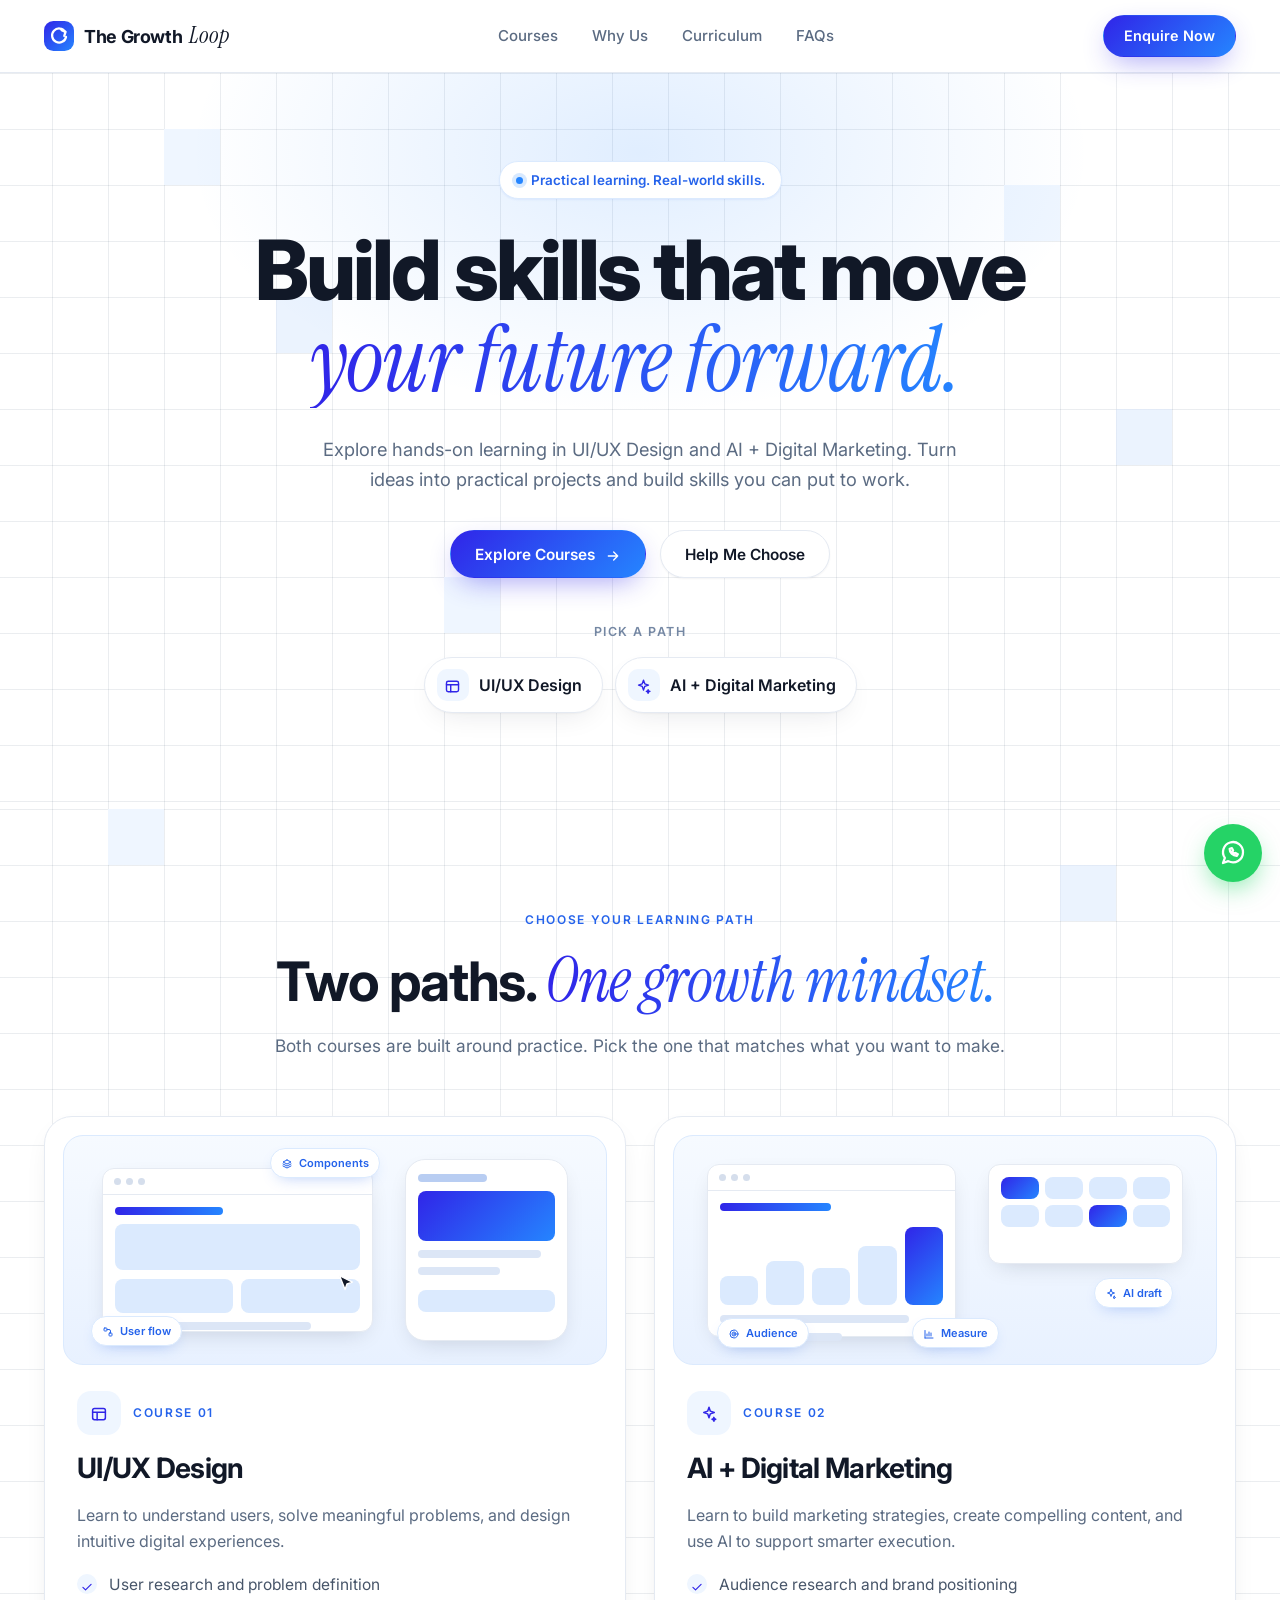
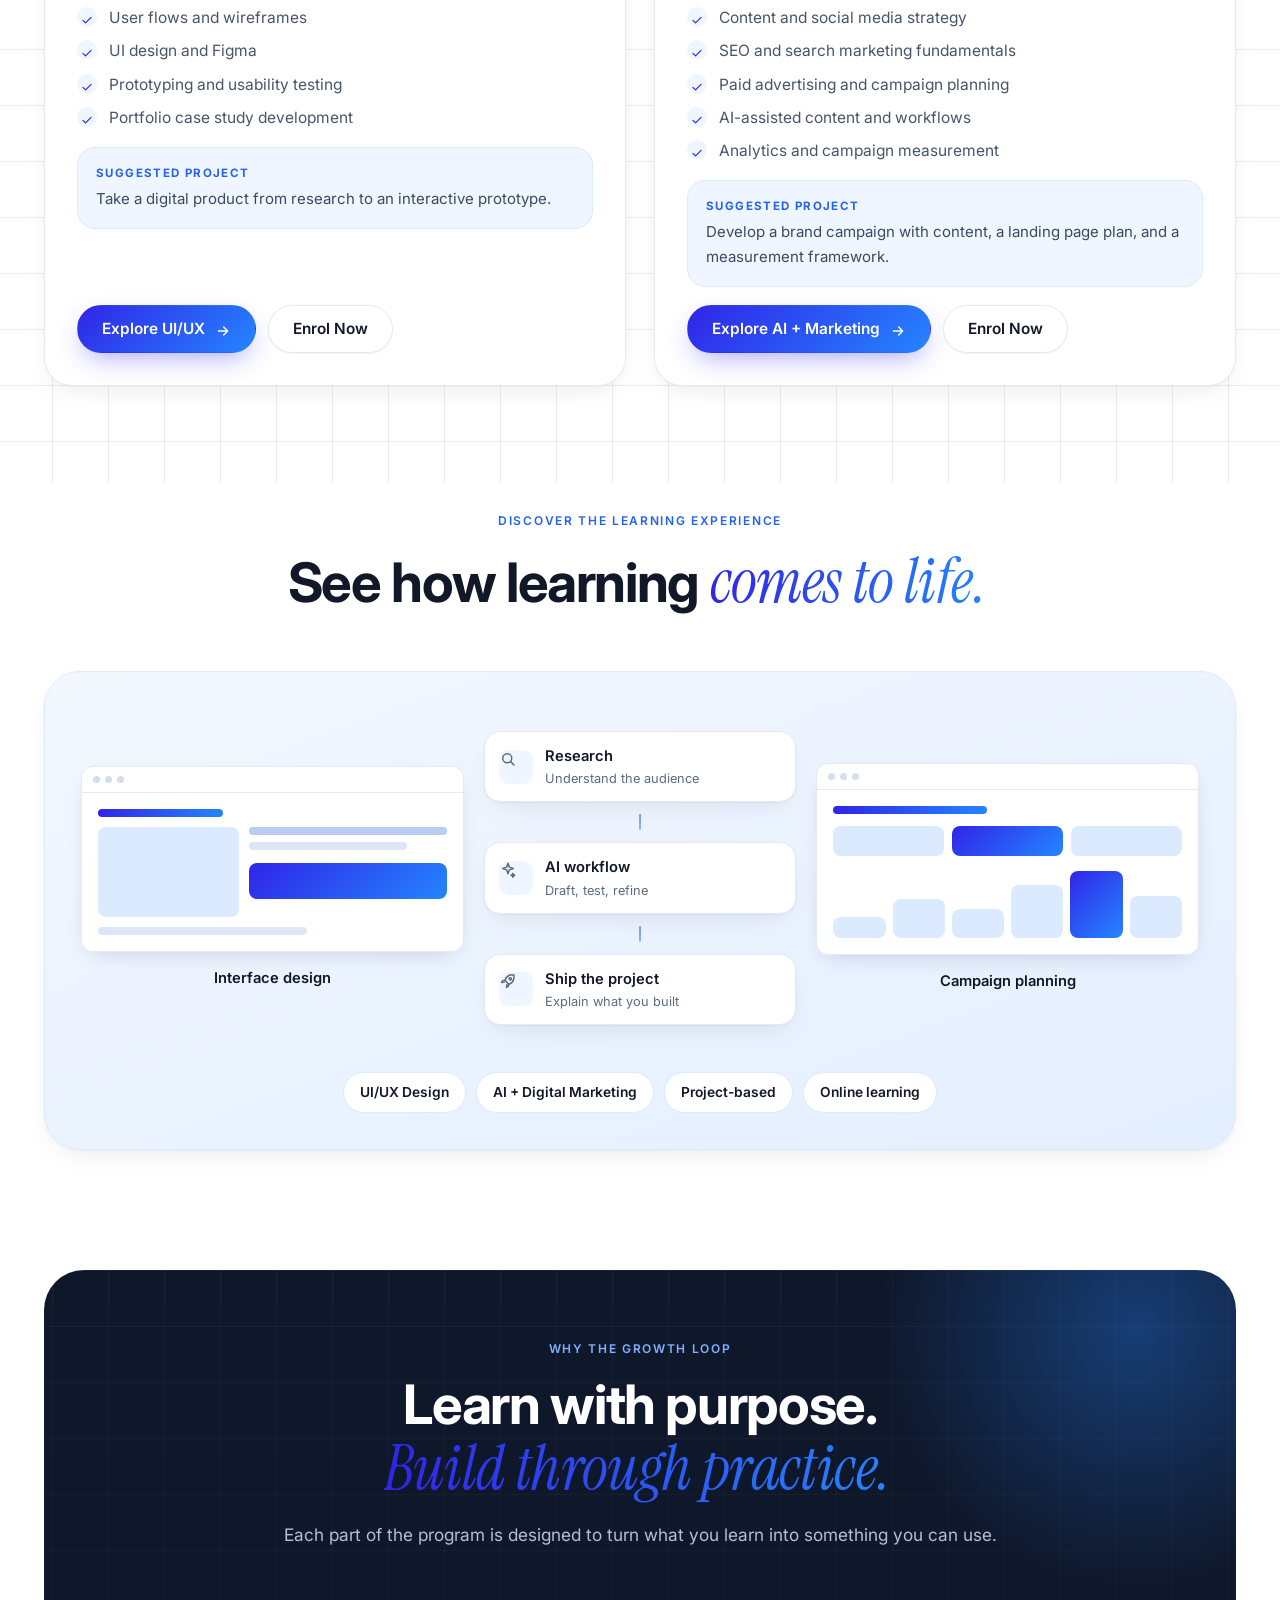
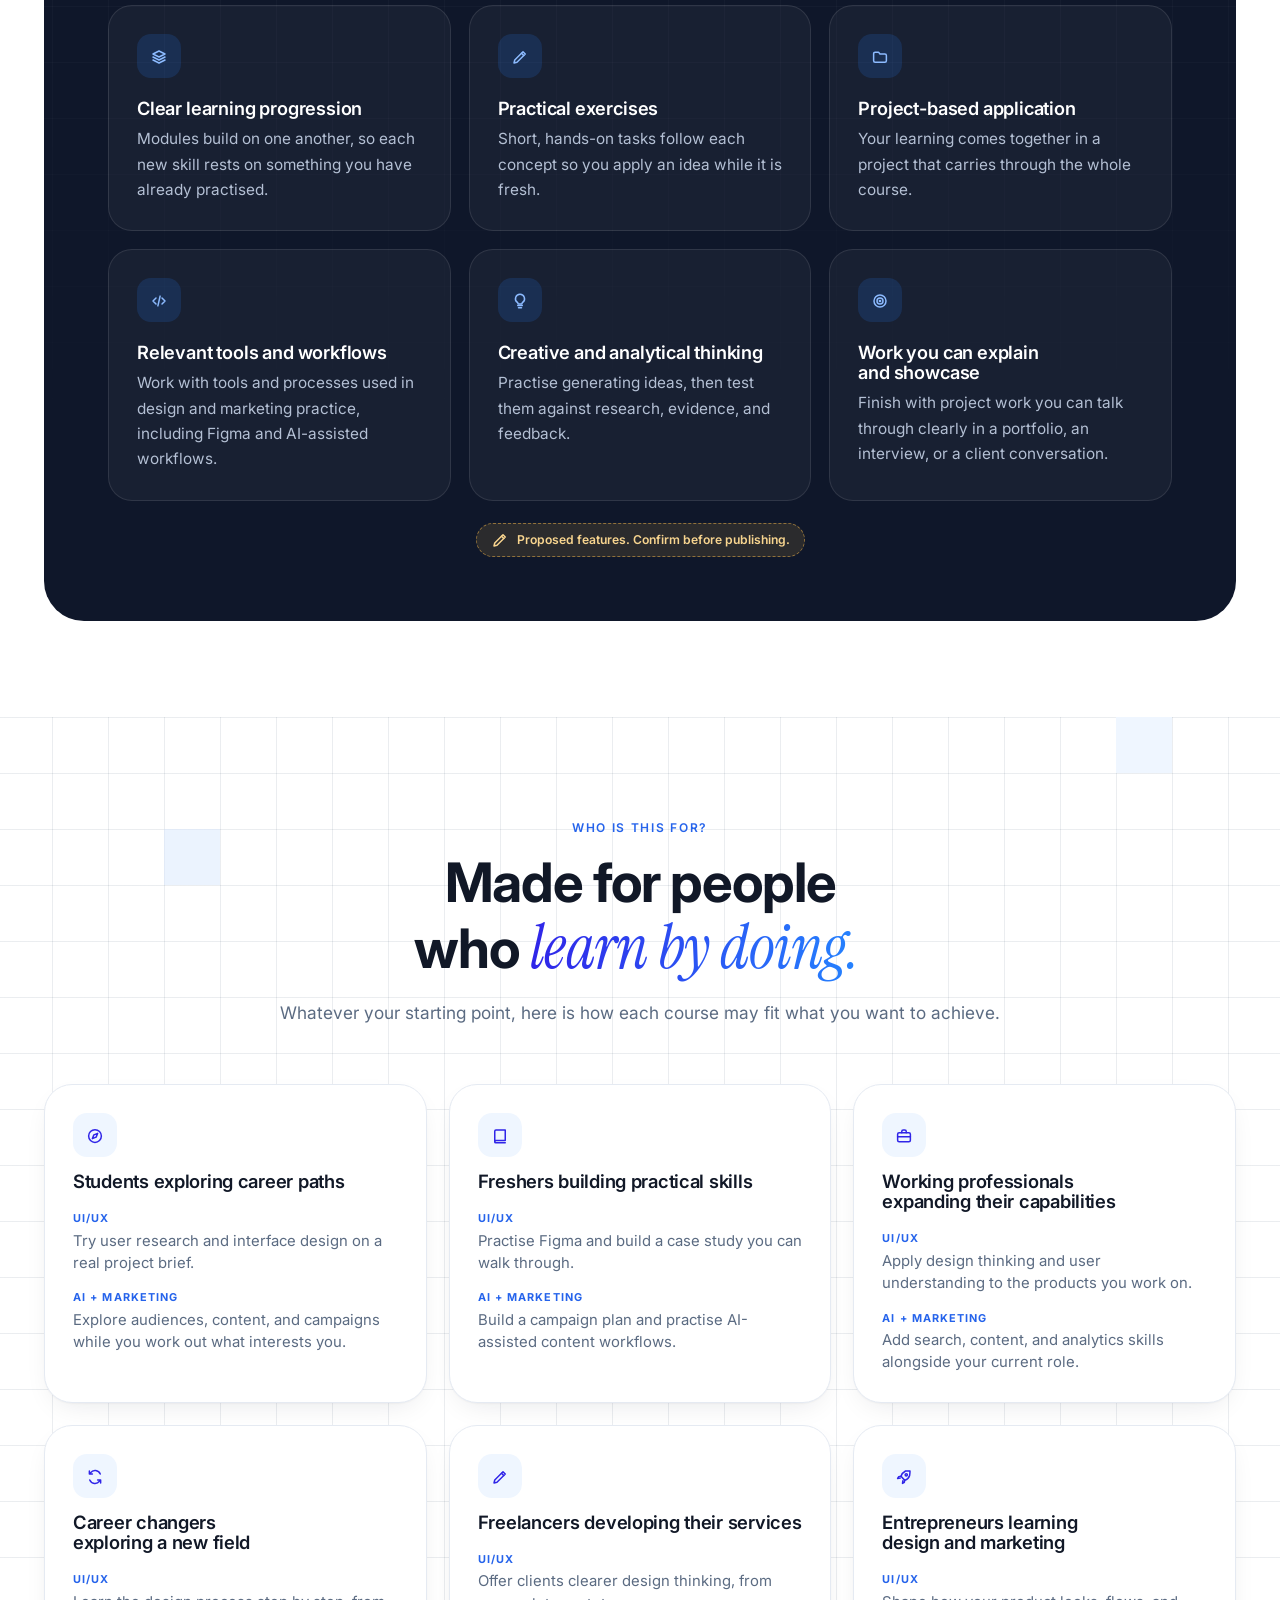
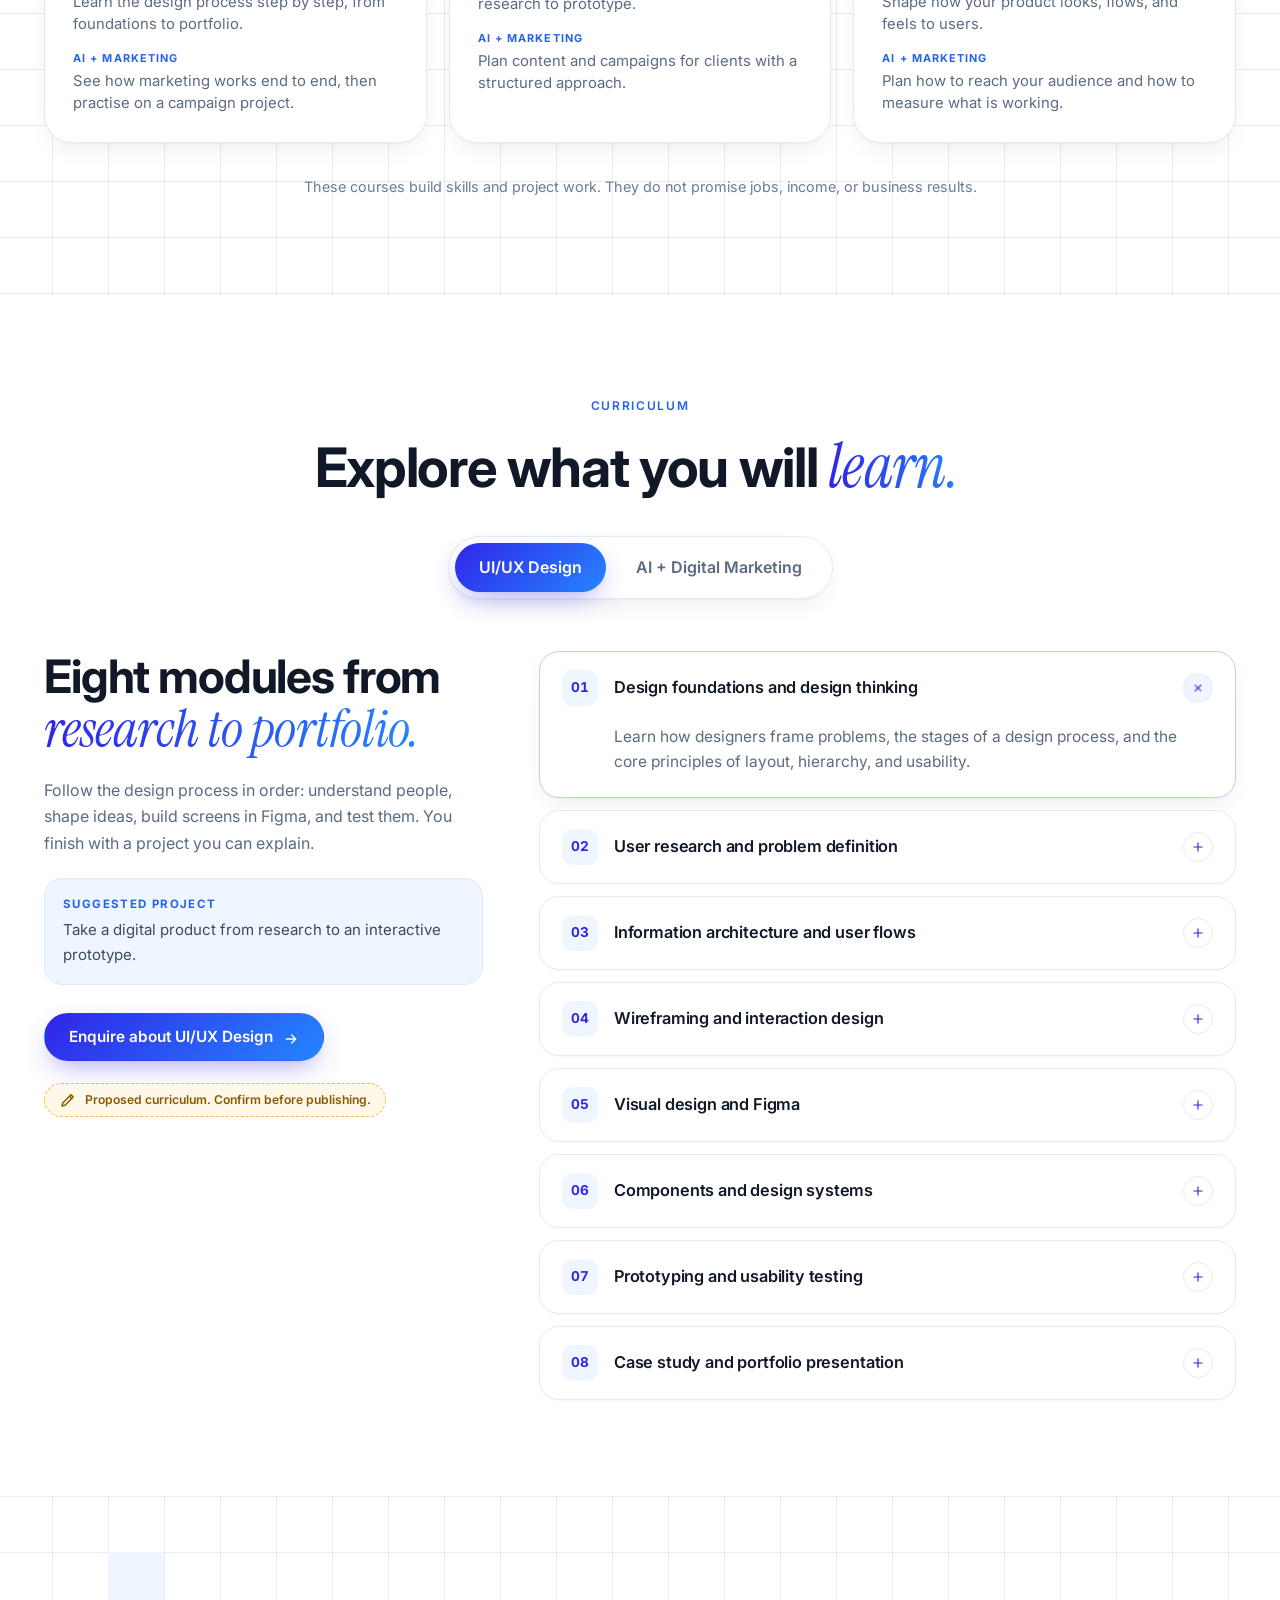
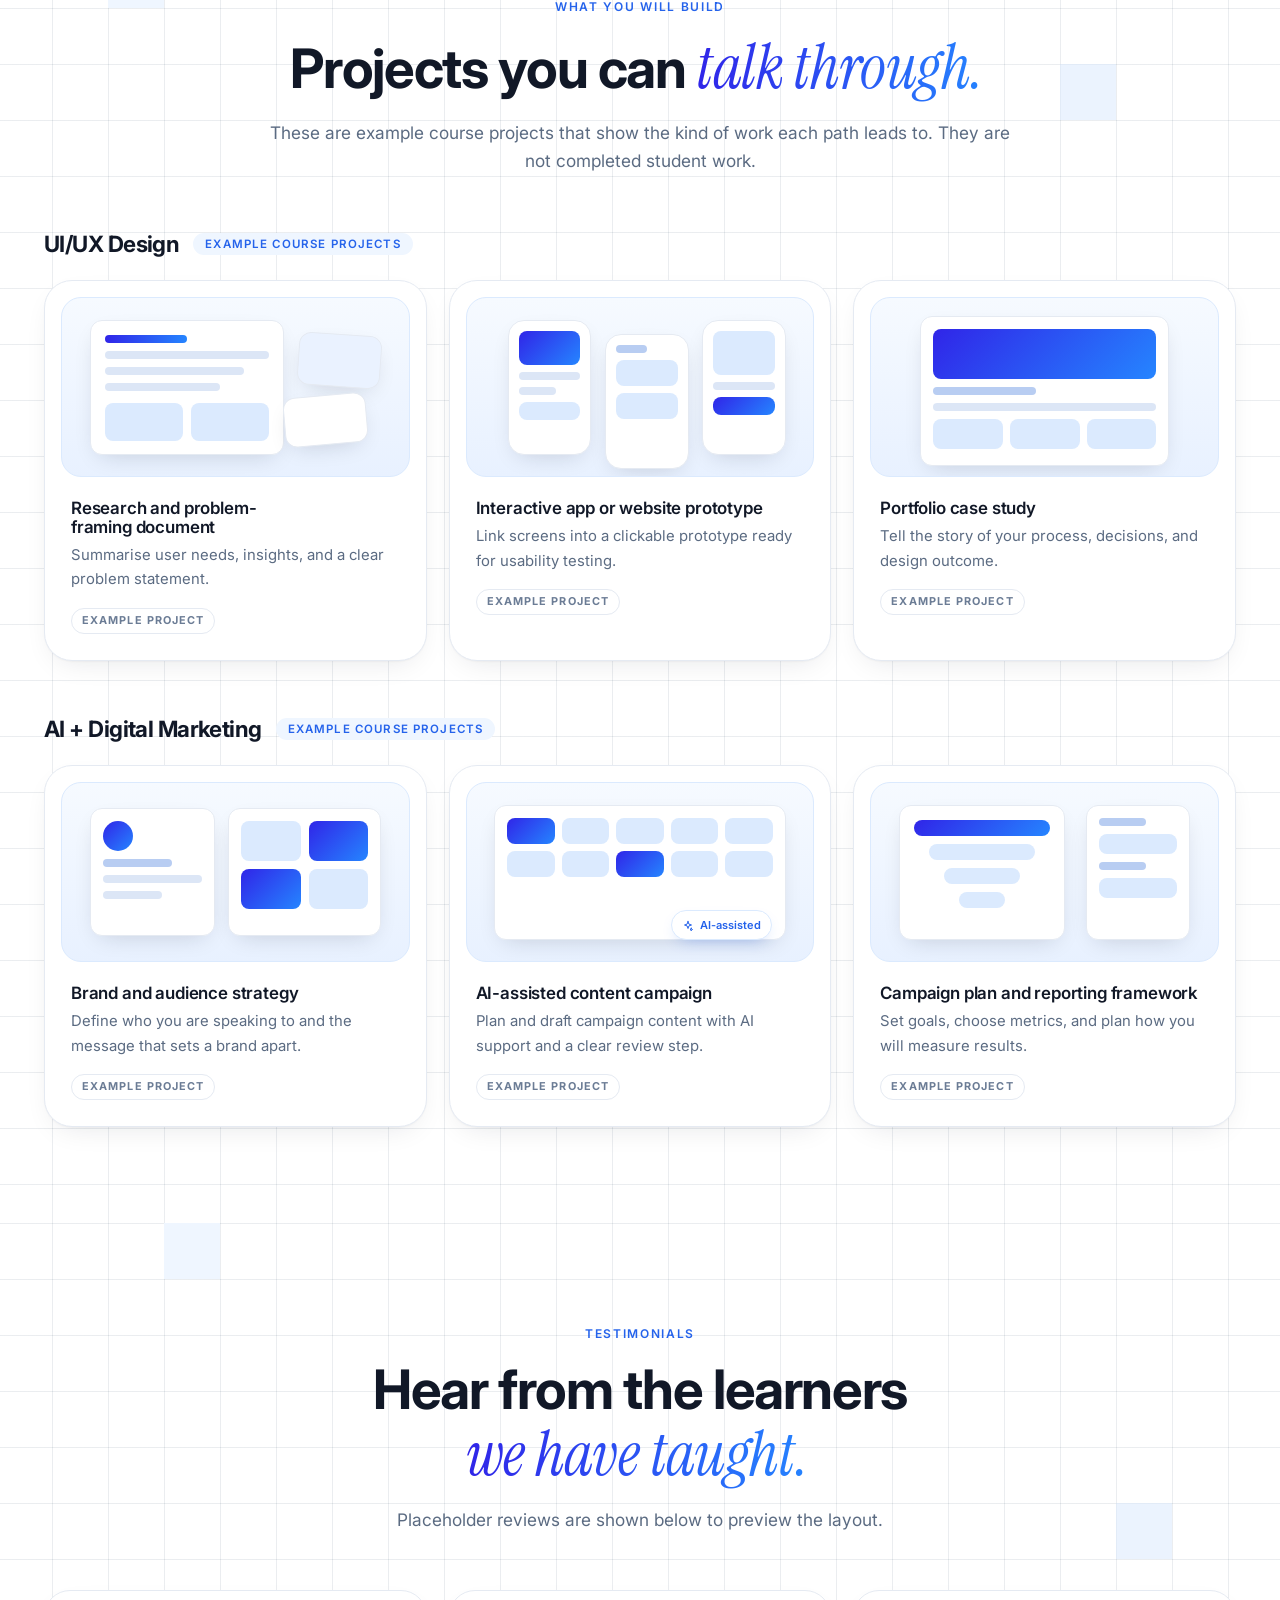
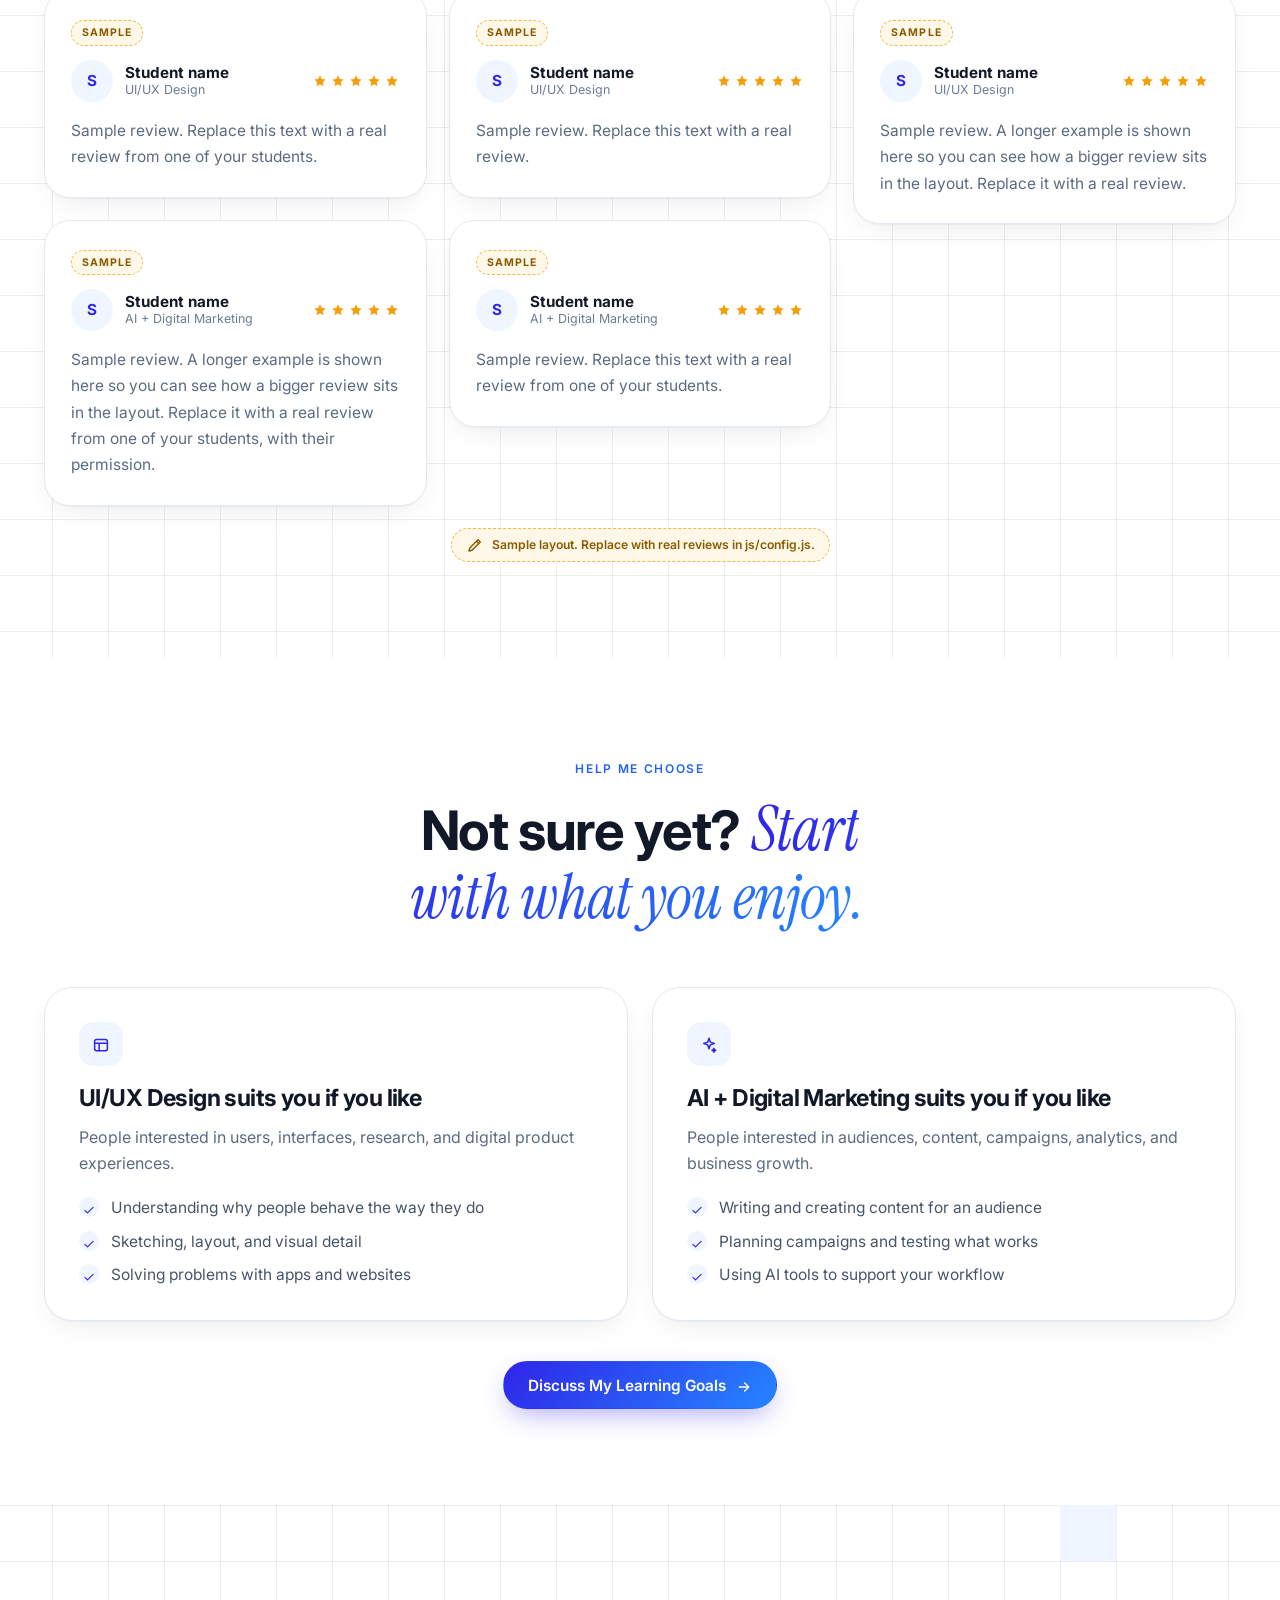
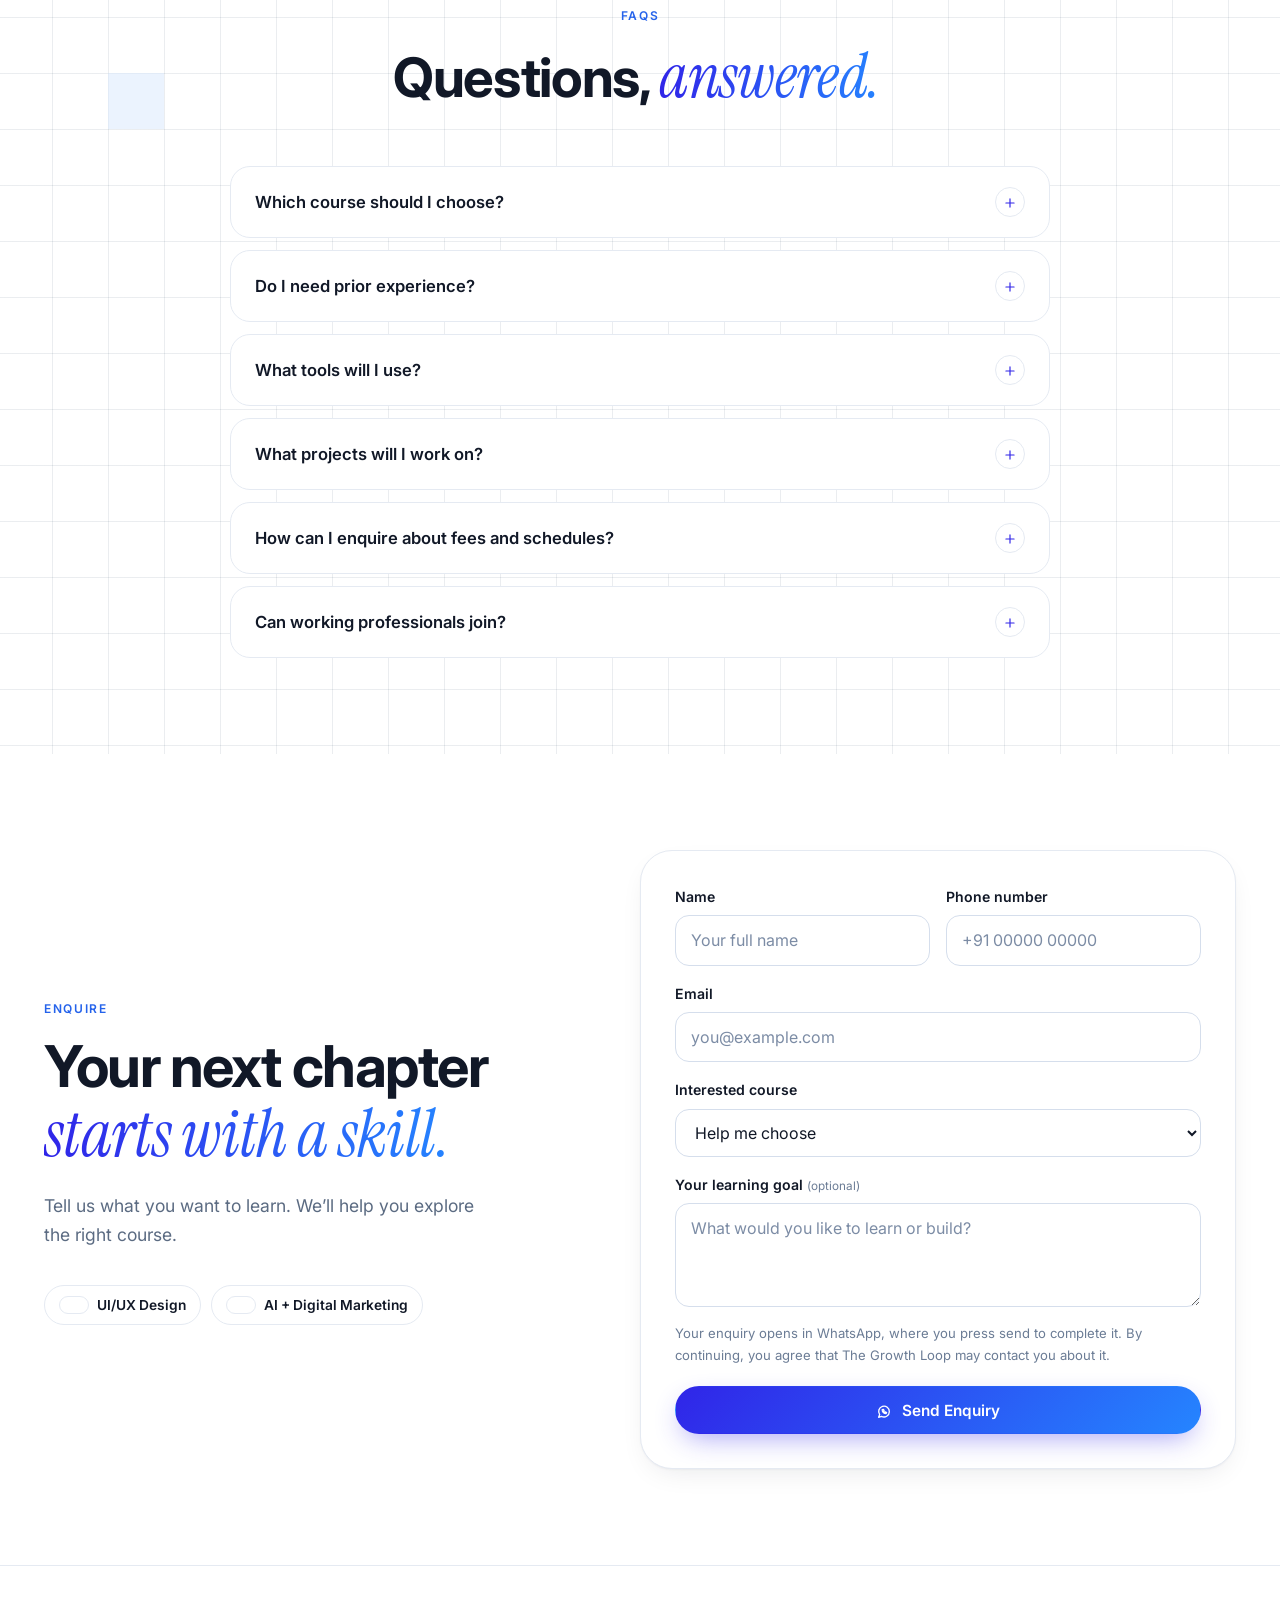
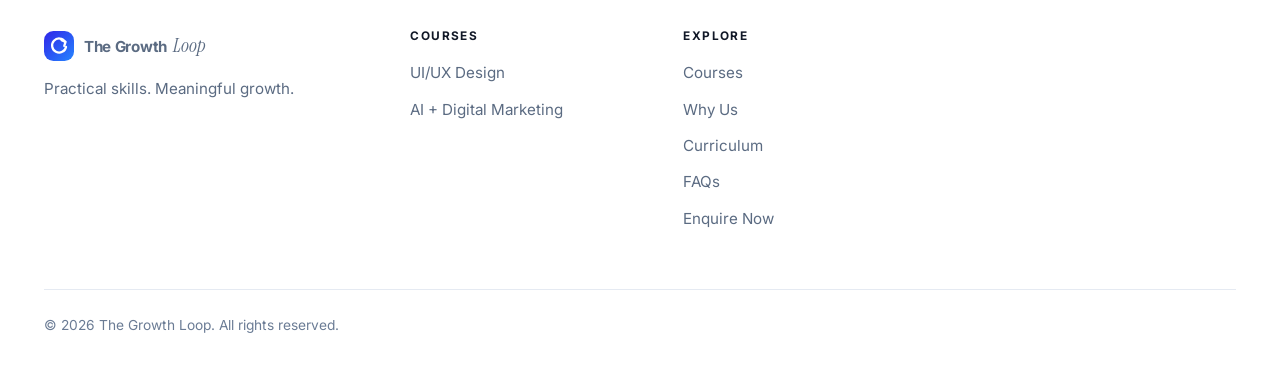
==== index.html @ f168646c "1st commit" ====
<!doctype html>
<html lang="en">
<head>
<meta charset="utf-8">
<meta name="viewport" content="width=device-width, initial-scale=1">
<title>The Growth Loop</title>
<meta name="description" content="Online courses in UI/UX Design and AI + Digital Marketing from The Growth Loop. Practical, project-based learning.">
<link rel="icon" href="data:image/svg+xml,%3Csvg xmlns='http://www.w3.org/2000/svg' viewBox='0 0 32 32'%3E%3Crect width='32' height='32' rx='10' fill='%232f35e8'/%3E%3Cpath d='M22.5 11.5A7.5 7.5 0 1 0 23.5 17' fill='none' stroke='white' stroke-width='2.4' stroke-linecap='round'/%3E%3C/svg%3E">
<link rel="preconnect" href="https://fonts.googleapis.com">
<link rel="preconnect" href="https://fonts.gstatic.com" crossorigin>
<link rel="stylesheet" href="https://fonts.googleapis.com/css2?family=Inter:wght@400;500;600;700;800&family=Instrument+Serif:ital@1&display=swap">
<link rel="stylesheet" href="css/styles.css">
</head>
<body>
<header class="hdr">
  <div class="wrap">
    <div class="in">
      <a class="mark" href="#top" data-go="top" aria-label="The Growth Loop, back to top">
        <svg viewBox="0 0 32 32" aria-hidden="true"><defs><linearGradient id="lg" x1="0" y1="0" x2="1" y2="1"><stop offset="0" stop-color="#3025E8"/><stop offset="1" stop-color="#2585FF"/></linearGradient></defs><rect width="32" height="32" rx="10" fill="url(#lg)"/><path d="M22.5 11.5A7.5 7.5 0 1 0 23.5 17" fill="none" stroke="#fff" stroke-width="2.4" stroke-linecap="round"/><path d="M18.8 9.8l4.2 1.8-1.4 4.2" fill="none" stroke="#fff" stroke-width="2.4" stroke-linecap="round" stroke-linejoin="round"/></svg>
        <span>The Growth <em>Loop</em></span>
      </a>
      <nav class="nav" aria-label="Primary">
        <a href="#courses" data-go="courses">Courses</a>
        <a href="#why" data-go="why">Why Us</a>
        <a href="#curriculum" data-go="curriculum">Curriculum</a>
        <a href="#faqs" data-go="faqs">FAQs</a>
      </nav>
      <div class="cta">
        <a class="btn btn-p btn-sm" href="#enquire" data-enquire="">Enquire Now</a>
        <button class="menu-btn" id="menuBtn" type="button" aria-expanded="false" aria-controls="mobileMenu" aria-label="Open menu"><span class="ic" data-i="menu"></span></button>
      </div>
    </div>
  </div>
  <div class="mobile" id="mobileMenu">
    <div class="wrap">
      <a class="l" href="#courses" data-go="courses">Courses</a>
      <a class="l" href="#why" data-go="why">Why Us</a>
      <a class="l" href="#curriculum" data-go="curriculum">Curriculum</a>
      <a class="l" href="#faqs" data-go="faqs">FAQs</a>
      <a class="btn btn-p" href="#enquire" data-enquire="">Enquire Now</a>
    </div>
  </div>
</header>

<main id="top">

<!-- 2. HERO -->
<section class="hero grid" aria-labelledby="h-hero">
  <span class="sq" style="--x:-8;--y:1"></span>
  <span class="sq s2" style="--x:-6;--y:4"></span>
  <span class="sq" style="--x:7;--y:2"></span>
  <span class="sq s2" style="--x:9;--y:6"></span>
  <span class="sq" style="--x:-3;--y:9"></span>
  <div class="wrap">
    <span class="badge"><i></i>Practical learning. Real-world skills.</span>
    <h1 id="h-hero">Build skills that move<br><span class="serif">your future forward.</span></h1>
    <p class="lead">Explore hands-on learning in UI/UX Design and AI + Digital Marketing. Turn ideas into practical projects and build skills you can put to work.</p>
    <div class="acts">
      <a class="btn btn-p" href="#courses" data-go="courses">Explore Courses <span class="ic" data-i="arrow"></span></a>
      <a class="btn btn-s" href="#choose" data-go="choose">Help Me Choose</a>
    </div>
    <div class="pick">
      <small>Pick a path</small>
      <div class="pills">
        <a class="pill" href="#curriculum" data-tab="uiux"><span class="icon"><span class="ic" data-i="layout"></span></span>UI/UX Design</a>
        <a class="pill" href="#curriculum" data-tab="aimk"><span class="icon"><span class="ic" data-i="spark"></span></span>AI + Digital Marketing</a>
      </div>
    </div>
  </div>
</section>

<!-- 3. PATHS -->
<section id="courses" class="sec grid" aria-labelledby="h-paths">
  <span class="sq" style="--x:-9;--y:0"></span>
  <span class="sq s2" style="--x:8;--y:1"></span>
  <div class="wrap">
    <div class="head">
      <span class="eyebrow">Choose your learning path</span>
      <h2 id="h-paths">Two paths. <span class="serif">One growth mindset.</span></h2>
      <p>Both courses are built around practice. Pick the one that matches what you want to make.</p>
    </div>
    <div class="paths">
      <article class="card path">
        <div class="mock" role="img" aria-label="Illustration of a wireframe, a design component and a prototype flow">
          <div class="win" style="left:7%;top:14%;width:50%;height:72%">
            <div class="tb"><i></i><i></i><i></i></div>
            <div style="padding:12px;display:grid;gap:9px">
              <div class="b g" style="width:44%"></div>
              <div class="blk" style="height:46px"></div>
              <div style="display:grid;grid-template-columns:1fr 1fr;gap:8px"><div class="blk" style="height:34px"></div><div class="blk" style="height:34px"></div></div>
              <div class="b" style="width:80%"></div>
            </div>
          </div>
          <div class="win" style="right:7%;top:10%;width:30%;height:80%;border-radius:20px">
            <div style="padding:14px 12px;display:grid;gap:9px">
              <div class="b d" style="width:50%"></div>
              <div class="blk g" style="height:50px"></div>
              <div class="b" style="width:90%"></div><div class="b" style="width:60%"></div>
              <div class="blk" style="height:22px;margin-top:6px"></div>
            </div>
          </div>
          <span class="chip" style="left:5%;bottom:8%"><span class="ic" data-i="flow"></span>User flow</span>
          <span class="chip" style="left:38%;top:5%"><span class="ic" data-i="layers"></span>Components</span>
          <span class="cursor" style="left:50%;top:60%"><svg viewBox="0 0 24 24"><path d="M5 3l14 7-6 2-2 6z"/></svg></span>
        </div>
        <div class="body">
          <div class="tag"><span class="icon"><span class="ic" data-i="layout"></span></span><span class="eyebrow" style="margin:0">Course 01</span></div>
          <h3>UI/UX Design</h3>
          <p>Learn to understand users, solve meaningful problems, and design intuitive digital experiences.</p>
          <ul class="ticks">
            <li><span class="ic" data-i="check"></span>User research and problem definition</li>
            <li><span class="ic" data-i="check"></span>User flows and wireframes</li>
            <li><span class="ic" data-i="check"></span>UI design and Figma</li>
            <li><span class="ic" data-i="check"></span>Prototyping and usability testing</li>
            <li><span class="ic" data-i="check"></span>Portfolio case study development</li>
          </ul>
          <div class="proj"><b>Suggested project</b>Take a digital product from research to an interactive prototype.</div>
          <div class="cta-row"><a class="btn btn-p" href="#curriculum" data-tab="uiux">Explore UI/UX <span class="ic" data-i="arrow"></span></a><a class="btn btn-s" href="checkout.html?course=uiux">Enrol Now</a></div>
        </div>
      </article>

      <article class="card path">
        <div class="mock" role="img" aria-label="Illustration of a content calendar, a performance chart and an AI assistant">
          <div class="win" style="left:6%;top:12%;width:46%;height:76%">
            <div class="tb"><i></i><i></i><i></i></div>
            <div style="padding:12px;display:grid;gap:10px">
              <div class="b g" style="width:50%"></div>
              <div style="display:flex;align-items:flex-end;gap:8px;height:84px">
                <div class="blk" style="flex:1;height:34%"></div><div class="blk" style="flex:1;height:52%"></div><div class="blk" style="flex:1;height:44%"></div><div class="blk" style="flex:1;height:70%"></div><div class="blk g" style="flex:1;height:92%"></div>
              </div>
              <div class="b" style="width:85%"></div><div class="b" style="width:55%"></div>
            </div>
          </div>
          <div class="win" style="right:6%;top:12%;width:36%;height:44%;padding:12px;display:grid;grid-template-columns:repeat(4,1fr);gap:6px;align-content:start">
            <div class="blk g" style="height:22px"></div><div class="blk" style="height:22px"></div><div class="blk" style="height:22px"></div><div class="blk" style="height:22px"></div>
            <div class="blk" style="height:22px"></div><div class="blk" style="height:22px"></div><div class="blk g" style="height:22px"></div><div class="blk" style="height:22px"></div>
          </div>
          <span class="chip" style="right:8%;top:62%"><span class="ic" data-i="spark"></span>AI draft</span>
          <span class="chip" style="left:8%;bottom:7%"><span class="ic" data-i="target"></span>Audience</span>
          <span class="chip" style="left:44%;bottom:7%"><span class="ic" data-i="chart"></span>Measure</span>
        </div>
        <div class="body">
          <div class="tag"><span class="icon"><span class="ic" data-i="spark"></span></span><span class="eyebrow" style="margin:0">Course 02</span></div>
          <h3>AI + Digital Marketing</h3>
          <p>Learn to build marketing strategies, create compelling content, and use AI to support smarter execution.</p>
          <ul class="ticks">
            <li><span class="ic" data-i="check"></span>Audience research and brand positioning</li>
            <li><span class="ic" data-i="check"></span>Content and social media strategy</li>
            <li><span class="ic" data-i="check"></span>SEO and search marketing fundamentals</li>
            <li><span class="ic" data-i="check"></span>Paid advertising and campaign planning</li>
            <li><span class="ic" data-i="check"></span>AI-assisted content and workflows</li>
            <li><span class="ic" data-i="check"></span>Analytics and campaign measurement</li>
          </ul>
          <div class="proj"><b>Suggested project</b>Develop a brand campaign with content, a landing page plan, and a measurement framework.</div>
          <div class="cta-row"><a class="btn btn-p" href="#curriculum" data-tab="aimk">Explore AI + Marketing <span class="ic" data-i="arrow"></span></a><a class="btn btn-s" href="checkout.html?course=aimk">Enrol Now</a></div>
        </div>
      </article>
    </div>
  </div>
</section>

<!-- 4. MEDIA -->
<section class="sec" aria-labelledby="h-media" style="padding-top:24px">
  <div class="wrap">
    <div class="head">
      <span class="eyebrow">Discover the learning experience</span>
      <h2 id="h-media">See how learning <span class="serif">comes to life.</span></h2>
    </div>
    <div class="media">
      <div class="stage" id="stage">
        <div class="col">
          <div class="win" style="position:relative">
            <div class="tb"><i></i><i></i><i></i></div>
            <div style="padding:16px;display:grid;gap:10px">
              <div class="b g" style="width:36%"></div>
              <div style="display:grid;grid-template-columns:1fr 1.4fr;gap:10px"><div class="blk" style="height:90px"></div><div class="stack"><div class="b d"></div><div class="b" style="width:80%"></div><div class="blk g" style="height:36px;margin-top:6px"></div></div></div>
              <div class="b" style="width:60%"></div>
            </div>
          </div>
          <p style="margin-top:14px;font-weight:600;color:var(--ink);font-size:.92rem;text-align:center">Interface design</p>
        </div>
        <div class="col mid">
          <div class="flow">
            <div class="node"><span class="icon"><span class="ic" data-i="search"></span></span><div>Research<span>Understand the audience</span></div></div>
            <div class="link"></div>
            <div class="node"><span class="icon"><span class="ic" data-i="spark"></span></span><div>AI workflow<span>Draft, test, refine</span></div></div>
            <div class="link"></div>
            <div class="node"><span class="icon"><span class="ic" data-i="rocket"></span></span><div>Ship the project<span>Explain what you built</span></div></div>
          </div>
        </div>
        <div class="col">
          <div class="win" style="position:relative">
            <div class="tb"><i></i><i></i><i></i></div>
            <div style="padding:16px;display:grid;gap:12px">
              <div class="b g" style="width:44%"></div>
              <div style="display:grid;grid-template-columns:repeat(3,1fr);gap:8px"><div class="blk" style="height:30px"></div><div class="blk g" style="height:30px"></div><div class="blk" style="height:30px"></div></div>
              <div style="display:flex;align-items:flex-end;gap:7px;height:70px"><div class="blk" style="flex:1;height:30%"></div><div class="blk" style="flex:1;height:55%"></div><div class="blk" style="flex:1;height:42%"></div><div class="blk" style="flex:1;height:75%"></div><div class="blk g" style="flex:1;height:95%"></div><div class="blk" style="flex:1;height:60%"></div></div>
            </div>
          </div>
          <p style="margin-top:14px;font-weight:600;color:var(--ink);font-size:.92rem;text-align:center">Campaign planning</p>
        </div>
      </div>
      <div class="mstats" aria-label="Program overview"><span>UI/UX Design</span><span>AI + Digital Marketing</span><span>Project-based</span><span>Online learning</span></div>
    </div>
  </div>
</section>

<!-- 5. WHY (proposed features: owner to confirm before publishing) -->
<section id="why" class="sec" aria-labelledby="h-why" style="padding-top:24px">
  <div class="wrap">
    <div class="panel">
      <div class="head">
        <span class="eyebrow">Why The Growth Loop</span>
        <h2 id="h-why">Learn with purpose.<br><span class="serif">Build through practice.</span></h2>
        <p>Each part of the program is designed to turn what you learn into something you can use.</p>
      </div>
      <div class="feats" id="feats"></div>
      <div style="text-align:center"><span class="note draft-note"><span class="ic" data-i="edit"></span>Proposed features. Confirm before publishing.</span></div>
    </div>
  </div>
</section>

<!-- 6. AUDIENCE -->
<section class="sec grid" aria-labelledby="h-aud">
  <span class="sq" style="--x:9;--y:0"></span>
  <span class="sq s2" style="--x:-8;--y:2"></span>
  <div class="wrap">
    <div class="head">
      <span class="eyebrow">Who is this for?</span>
      <h2 id="h-aud">Made for people who <span class="serif">learn by doing.</span></h2>
      <p>Whatever your starting point, here is how each course may fit what you want to achieve.</p>
    </div>
    <div class="aud" id="aud"></div>
    <p class="fine">These courses build skills and project work. They do not promise jobs, income, or business results.</p>
  </div>
</section>

<!-- 7. CURRICULUM (proposed content; edit CONFIG.courses below) -->
<section id="curriculum" class="sec" aria-labelledby="h-cur">
  <div class="wrap">
    <div class="head" style="margin-bottom:36px">
      <span class="eyebrow">Curriculum</span>
      <h2 id="h-cur">Explore what you will <span class="serif">learn.</span></h2>
    </div>
    <div class="tabs" role="tablist" aria-label="Choose a course curriculum">
      <button class="tab" role="tab" id="tab-uiux" aria-controls="pn-uiux" aria-selected="true" data-key="uiux" type="button">UI/UX Design</button>
      <button class="tab" role="tab" id="tab-aimk" aria-controls="pn-aimk" aria-selected="false" tabindex="-1" data-key="aimk" type="button">AI + Digital Marketing</button>
    </div>
    <div id="curPanels"></div>
  </div>
</section>

<!-- 8. BUILDS -->
<section class="sec grid" aria-labelledby="h-build">
  <span class="sq" style="--x:-9;--y:1"></span>
  <span class="sq s2" style="--x:8;--y:3"></span>
  <div class="wrap">
    <div class="head">
      <span class="eyebrow">What you will build</span>
      <h2 id="h-build">Projects you can <span class="serif">talk through.</span></h2>
      <p>These are example course projects that show the kind of work each path leads to. They are not completed student work.</p>
    </div>

    <div class="bgroup">
      <h3>UI/UX Design <span>Example course projects</span></h3>
      <div class="builds">
        <article class="card build">
          <div class="mock sm" role="img" aria-label="Example research document with notes">
            <div class="win" style="left:8%;top:12%;width:56%;height:76%;padding:14px;display:grid;gap:8px;align-content:start">
              <div class="b g" style="width:50%"></div><div class="b"></div><div class="b" style="width:85%"></div><div class="b" style="width:70%"></div>
              <div style="display:grid;grid-template-columns:1fr 1fr;gap:8px;margin-top:4px"><div class="blk" style="height:38px"></div><div class="blk" style="height:38px"></div></div>
            </div>
            <div class="win" style="right:8%;top:20%;width:24%;height:30%;background:#EAF2FF;transform:rotate(4deg)"></div>
            <div class="win" style="right:12%;top:54%;width:24%;height:28%;background:#fff;transform:rotate(-5deg)"></div>
          </div>
          <h4>Research and problem-framing document</h4>
          <p>Summarise user needs, insights, and a clear problem statement.</p>
          <span class="ex">Example project</span>
        </article>
        <article class="card build">
          <div class="mock sm" role="img" aria-label="Example prototype screens connected by a flow">
            <div class="win" style="left:12%;top:12%;width:24%;height:76%;border-radius:16px;padding:10px;display:grid;gap:7px;align-content:start"><div class="blk g" style="height:34px"></div><div class="b"></div><div class="b" style="width:60%"></div><div class="blk" style="height:18px"></div></div>
            <div class="win" style="left:40%;top:20%;width:24%;height:76%;border-radius:16px;padding:10px;display:grid;gap:7px;align-content:start"><div class="b d" style="width:50%"></div><div class="blk" style="height:26px"></div><div class="blk" style="height:26px"></div></div>
            <div class="win" style="left:68%;top:12%;width:24%;height:76%;border-radius:16px;padding:10px;display:grid;gap:7px;align-content:start"><div class="blk" style="height:44px"></div><div class="b"></div><div class="blk g" style="height:18px"></div></div>
          </div>
          <h4>Interactive app or website prototype</h4>
          <p>Link screens into a clickable prototype ready for usability testing.</p>
          <span class="ex">Example project</span>
        </article>
        <article class="card build">
          <div class="mock sm" role="img" aria-label="Example portfolio case study page">
            <div class="win" style="left:14%;top:10%;width:72%;height:84%;padding:12px;display:grid;gap:8px;align-content:start">
              <div class="blk g" style="height:50px"></div><div class="b d" style="width:46%"></div><div class="b"></div>
              <div style="display:grid;grid-template-columns:repeat(3,1fr);gap:7px"><div class="blk" style="height:30px"></div><div class="blk" style="height:30px"></div><div class="blk" style="height:30px"></div></div>
            </div>
          </div>
          <h4>Portfolio case study</h4>
          <p>Tell the story of your process, decisions, and design outcome.</p>
          <span class="ex">Example project</span>
        </article>
      </div>
    </div>

    <div class="bgroup">
      <h3>AI + Digital Marketing <span>Example course projects</span></h3>
      <div class="builds">
        <article class="card build">
          <div class="mock sm" role="img" aria-label="Example audience and positioning strategy">
            <div class="win" style="left:8%;top:14%;width:36%;height:72%;padding:12px;display:grid;gap:8px;align-content:start"><div class="blk g" style="height:30px;width:30px;border-radius:50%"></div><div class="b d" style="width:70%"></div><div class="b"></div><div class="b" style="width:60%"></div></div>
            <div class="win" style="right:8%;top:14%;width:44%;height:72%;padding:12px;display:grid;grid-template-columns:1fr 1fr;gap:8px;align-content:start"><div class="blk" style="height:40px"></div><div class="blk g" style="height:40px"></div><div class="blk g" style="height:40px"></div><div class="blk" style="height:40px"></div></div>
          </div>
          <h4>Brand and audience strategy</h4>
          <p>Define who you are speaking to and the message that sets a brand apart.</p>
          <span class="ex">Example project</span>
        </article>
        <article class="card build">
          <div class="mock sm" role="img" aria-label="Example content calendar with an AI draft">
            <div class="win" style="left:8%;top:12%;width:84%;height:76%;padding:12px;display:grid;grid-template-columns:repeat(5,1fr);gap:7px;align-content:start">
              <div class="blk g" style="height:26px"></div><div class="blk" style="height:26px"></div><div class="blk" style="height:26px"></div><div class="blk" style="height:26px"></div><div class="blk" style="height:26px"></div>
              <div class="blk" style="height:26px"></div><div class="blk" style="height:26px"></div><div class="blk g" style="height:26px"></div><div class="blk" style="height:26px"></div><div class="blk" style="height:26px"></div>
            </div>
            <span class="chip" style="right:12%;bottom:12%"><span class="ic" data-i="spark"></span>AI-assisted</span>
          </div>
          <h4>AI-assisted content campaign</h4>
          <p>Plan and draft campaign content with AI support and a clear review step.</p>
          <span class="ex">Example project</span>
        </article>
        <article class="card build">
          <div class="mock sm" role="img" aria-label="Example campaign plan with a measurement funnel">
            <div class="win" style="left:8%;top:12%;width:48%;height:76%;padding:14px;display:grid;gap:8px;align-content:start;justify-items:center"><div class="blk g" style="height:16px;width:100%"></div><div class="blk" style="height:16px;width:78%"></div><div class="blk" style="height:16px;width:56%"></div><div class="blk" style="height:16px;width:34%"></div></div>
            <div class="win" style="right:8%;top:12%;width:30%;height:76%;padding:12px;display:grid;gap:8px;align-content:start"><div class="b d" style="width:60%"></div><div class="blk" style="height:20px"></div><div class="b d" style="width:60%"></div><div class="blk" style="height:20px"></div></div>
          </div>
          <h4>Campaign plan and reporting framework</h4>
          <p>Set goals, choose metrics, and plan how you will measure results.</p>
          <span class="ex">Example project</span>
        </article>
      </div>
    </div>
  </div>
</section>

<!-- TESTIMONIALS: edit CONFIG.testimonials in js/config.js. Hidden automatically when the list is empty. -->
<section id="reviews" class="sec grid" aria-labelledby="h-rev" hidden>
  <span class="sq" style="--x:-8;--y:0"></span>
  <span class="sq s2" style="--x:9;--y:5"></span>
  <div class="wrap">
    <div class="head">
      <span class="eyebrow">Testimonials</span>
      <h2 id="h-rev">Hear from the learners <span class="serif">we have taught.</span></h2>
      <p id="revSub">Reviews from students of The Growth Loop.</p>
    </div>
    <div class="reviews" id="reviewList"></div>
    <div style="text-align:center" id="revNote" hidden><span class="note"><span class="ic" data-i="edit"></span>Sample layout. Replace with real reviews in js/config.js.</span></div>
  </div>
</section>

<!-- 9. CHOOSE -->
<section id="choose" class="sec" aria-labelledby="h-choose">
  <div class="wrap">
    <div class="head">
      <span class="eyebrow">Help me choose</span>
      <h2 id="h-choose">Not sure yet? <span class="serif">Start with what you enjoy.</span></h2>
    </div>
    <div class="choose">
      <article class="card">
        <span class="icon"><span class="ic" data-i="layout"></span></span>
        <h3>UI/UX Design suits you if you like</h3>
        <p>People interested in users, interfaces, research, and digital product experiences.</p>
        <ul class="ticks">
          <li><span class="ic" data-i="check"></span>Understanding why people behave the way they do</li>
          <li><span class="ic" data-i="check"></span>Sketching, layout, and visual detail</li>
          <li><span class="ic" data-i="check"></span>Solving problems with apps and websites</li>
        </ul>
      </article>
      <article class="card">
        <span class="icon"><span class="ic" data-i="spark"></span></span>
        <h3>AI + Digital Marketing suits you if you like</h3>
        <p>People interested in audiences, content, campaigns, analytics, and business growth.</p>
        <ul class="ticks">
          <li><span class="ic" data-i="check"></span>Writing and creating content for an audience</li>
          <li><span class="ic" data-i="check"></span>Planning campaigns and testing what works</li>
          <li><span class="ic" data-i="check"></span>Using AI tools to support your workflow</li>
        </ul>
      </article>
    </div>
    <div class="center"><a class="btn btn-p" href="#enquire" data-enquire="Help me choose">Discuss My Learning Goals <span class="ic" data-i="arrow"></span></a></div>
  </div>
</section>

<!-- 10. FAQ -->
<section id="faqs" class="sec grid" aria-labelledby="h-faq">
  <span class="sq" style="--x:8;--y:0"></span>
  <span class="sq s2" style="--x:-9;--y:3"></span>
  <div class="wrap">
    <div class="head">
      <span class="eyebrow">FAQs</span>
      <h2 id="h-faq">Questions, <span class="serif">answered.</span></h2>
    </div>
    <div class="faqs" id="faqList"></div>
  </div>
</section>

<!-- 11. ENQUIRY -->
<section id="enquire" class="sec" aria-labelledby="h-enq">
  <div class="wrap">
    <div class="enq">
      <div class="copy">
        <span class="eyebrow">Enquire</span>
        <h2 id="h-enq">Your next chapter<br><span class="serif">starts with a skill.</span></h2>
        <p>Tell us what you want to learn. We’ll help you explore the right course.</p>
        <div class="loop-art"><span><span class="ic" data-i="layout"></span>UI/UX Design</span><span><span class="ic" data-i="spark"></span>AI + Digital Marketing</span></div>
      </div>
      <form class="card form" id="enqForm" novalidate>
        <div class="row">
          <div class="f"><label for="f-name">Name</label><input id="f-name" name="name" type="text" autocomplete="name" required placeholder="Your full name"></div>
          <div class="f"><label for="f-phone">Phone number</label><input id="f-phone" name="phone" type="tel" autocomplete="tel" required placeholder="+91 00000 00000"></div>
        </div>
        <div class="f"><label for="f-email">Email</label><input id="f-email" name="email" type="email" autocomplete="email" required placeholder="you@example.com"></div>
        <div class="f"><label for="f-course">Interested course</label>
          <select id="f-course" name="course" required>
            <option>UI/UX Design</option>
            <option>AI + Digital Marketing</option>
            <option selected>Help me choose</option>
          </select>
        </div>
        <div class="f"><label for="f-goal">Your learning goal <small>(optional)</small></label><textarea id="f-goal" name="goal" placeholder="What would you like to learn or build?"></textarea></div>
        <p class="consent" id="consent">Your enquiry opens in WhatsApp, where you press send to complete it. By continuing, you agree that The Growth Loop may contact you about it. <span id="privacySlot"></span></p>
        <button class="btn btn-p" type="submit" id="sendBtn"><span class="ic" data-i="wa"></span>Send Enquiry</button>
        <div class="status" id="status" role="status" aria-live="polite"></div>
      </form>
    </div>
  </div>
</section>
</main>

<!-- 12. FOOTER -->
<footer class="ftr">
  <div class="wrap">
    <div class="fg">
      <div>
        <a class="mark" href="#top" data-go="top"><svg viewBox="0 0 32 32" aria-hidden="true"><rect width="32" height="32" rx="10" fill="url(#lg)"/><path d="M22.5 11.5A7.5 7.5 0 1 0 23.5 17" fill="none" stroke="#fff" stroke-width="2.4" stroke-linecap="round"/><path d="M18.8 9.8l4.2 1.8-1.4 4.2" fill="none" stroke="#fff" stroke-width="2.4" stroke-linecap="round" stroke-linejoin="round"/></svg><span>The Growth <em>Loop</em></span></a>
        <p>Practical skills. Meaningful growth.</p>
      </div>
      <div>
        <h4>Courses</h4>
        <ul>
          <li><a href="#curriculum" data-tab="uiux">UI/UX Design</a></li>
          <li><a href="#curriculum" data-tab="aimk">AI + Digital Marketing</a></li>
        </ul>
      </div>
      <div>
        <h4>Explore</h4>
        <ul>
          <li><a href="#courses" data-go="courses">Courses</a></li>
          <li><a href="#why" data-go="why">Why Us</a></li>
          <li><a href="#curriculum" data-go="curriculum">Curriculum</a></li>
          <li><a href="#faqs" data-go="faqs">FAQs</a></li>
          <li><a href="#enquire" data-enquire="">Enquire Now</a></li>
        </ul>
      </div>
      <div id="contactCol" hidden>
        <h4>Get in touch</h4>
        <ul id="contactList"></ul>
      </div>
    </div>
    <div class="legal">
      <span id="copy"></span>
      <nav id="legalNav" aria-label="Legal" hidden></nav>
    </div>
  </div>
</footer>

<!-- Sticky enquiry bar -->
<div class="sbar" id="stickyBar" hidden>
  <div class="sbar-in">
    <div class="sbar-items" id="barItems"></div>
    <button class="btn btn-w" type="button" data-open-lead>Enquire Now</button>
  </div>
</div>

<!-- Floating WhatsApp button -->
<a class="fab" id="waFab" href="#" target="_blank" rel="noopener" aria-label="Chat with us on WhatsApp"><span class="ic" data-i="wa"></span></a>

<!-- Enquiry popup -->
<div class="modal" id="leadModal" hidden>
  <div class="modal-back" data-close></div>
  <div class="modal-card" role="dialog" aria-modal="true" aria-labelledby="lm-title" tabindex="-1">
    <button class="modal-x" type="button" data-close aria-label="Close"><span class="ic" data-i="close"></span></button>
    <form id="leadForm" novalidate>
      <div class="lstep" data-step="1">
        <span class="stepchip">Step 1 of 2</span>
        <div class="prog" aria-hidden="true"><i class="on"></i><i></i></div>
        <h2 id="lm-title">Start Your Learning Journey</h2>
        <p class="sub">Tell us a little about yourself so we can guide you better.</p>
        <div class="f"><label for="l-name">Your Name</label><input id="l-name" name="name" type="text" autocomplete="name" placeholder="Enter your name"><p class="ferr" id="e-name" hidden></p></div>
        <div class="f"><label for="l-email">Email Address</label><input id="l-email" name="email" type="email" autocomplete="email" placeholder="Enter email address"><p class="ferr" id="e-email" hidden></p></div>
        <div class="f"><label for="l-phone">WhatsApp Number</label><input id="l-phone" name="phone" type="tel" autocomplete="tel" inputmode="tel" placeholder="Enter WhatsApp number"><p class="ferr" id="e-phone" hidden></p></div>
        <button class="btn btn-p wide" type="button" id="toStep2">Continue <span class="ic" data-i="arrow"></span></button>
      </div>
      <div class="lstep" data-step="2" hidden>
        <span class="stepchip">Step 2 of 2</span>
        <div class="prog" aria-hidden="true"><i class="on"></i><i class="on"></i></div>
        <h2>Tell Us Where You’re Starting From</h2>
        <p class="sub">A few quick details will help us understand your background and guide you in the right direction.</p>
        <div class="f"><label for="l-course">Interested course</label>
          <select id="l-course" name="course"><option>UI/UX Design</option><option>AI + Digital Marketing</option><option>Help me choose</option></select></div>
        <div class="f"><label for="l-role">Current Role</label>
          <select id="l-role" name="role"><option>Student</option><option>Fresher</option><option>Working professional</option><option>Career changer</option><option>Freelancer</option><option>Entrepreneur</option></select></div>
        <div class="f"><label for="l-exp">Experience</label>
          <select id="l-exp" name="experience"><option value="">Select your experience level</option><option>Beginner</option><option>Some experience</option><option>Experienced</option></select><p class="ferr" id="e-exp" hidden></p></div>
        <div class="f"><label for="l-time">What’s the best time to reach you?</label>
          <select id="l-time" name="time"><option>9 AM–12 PM</option><option>12 PM–3 PM</option><option>3 PM–6 PM</option><option>6 PM–9 PM</option></select></div>
        <div class="lrow">
          <button class="btn btn-s back" type="button" id="toStep1" aria-label="Back to step 1"><span class="ic" data-i="back"></span></button>
          <button class="btn btn-p grow" type="submit" id="leadSubmit"><span class="ic" data-i="wa"></span>Get the Brochure</button>
        </div>
        <p class="consent" style="margin-top:14px">By continuing, you agree that The Growth Loop may contact you about this enquiry.</p>
      </div>
      <div class="lstep done" data-step="3" hidden>
        <div class="okmark"><span class="ic" data-i="check"></span></div>
        <h2 id="doneTitle">Thank you</h2>
        <p class="sub" id="doneSub"></p>
        <div class="offer" id="offerBox" hidden></div>
        <a class="btn wa-btn wide" id="waBtn" href="#" target="_blank" rel="noopener"><span class="ic" data-i="wa"></span>Get the Brochure on WhatsApp <span class="ic" data-i="arrow"></span></a>
        <a class="btn btn-s wide" id="brochureLink" href="#" target="_blank" rel="noopener" hidden>Open the brochure</a>
        <p class="fine" id="doneNote" style="margin-top:16px"></p>
      </div>
    </form>
  </div>
</div>

<script src="js/config.js"></script>
<script src="js/main.js"></script>
</body>
</html>
---- css/styles.css ----
/* Layout: centered single column on a faint square grid; pale-blue filled squares sit on grid cells; one dark navy panel for contrast. Deliberately a single light look. */
:root{
  --bg:#FFFFFF;
  --ink:#111827;
  --body:#5B6B82;
  --b1:#3025E8;
  --b2:#2585FF;
  --blue:#2563EB;
  --pale:#EFF6FF;
  --pale2:#DBEAFE;
  --line:#E5EAF2;
  --navy:#0F172A;
  --navy2:#18233B;
  --on-navy:#B4C0D4;
  --grid:rgba(100,116,139,.13);
  --g:56px;
  --sans:"Inter",system-ui,-apple-system,"Segoe UI",Roboto,Arial,sans-serif;
  --serif:"Instrument Serif","Times New Roman",Georgia,serif;
  --shadow:0 1px 2px rgba(15,23,42,.04),0 10px 30px -12px rgba(15,23,42,.12);
  --glow:0 10px 28px -8px rgba(48,37,232,.45);
  color-scheme:light;
}
*{box-sizing:border-box}
html{scroll-behavior:smooth}
body{background:var(--bg);color:var(--body);font-family:var(--sans);font-size:16px;line-height:1.65;-webkit-font-smoothing:antialiased;overflow-x:hidden}
body::before{content:"";position:fixed;inset:0 0 auto;height:env(safe-area-inset-top,0px);z-index:30;background:var(--bg)}
h1,h2,h3,h4{color:var(--ink);margin:0;line-height:1.1;letter-spacing:-.025em;text-wrap:balance}
p{margin:0}
a{color:inherit}
ul{list-style:none;margin:0;padding:0}
button,input,select,textarea{font:inherit;color:inherit}
:focus-visible{outline:2px solid var(--b2);outline-offset:3px;border-radius:8px}
.wrap{width:100%;max-width:1224px;margin:0 auto;padding-left:max(16px,env(safe-area-inset-left,0px));padding-right:max(16px,env(safe-area-inset-right,0px))}
section{scroll-margin-top:84px}
.sec{padding-block:96px}
.grid{background-image:linear-gradient(to right,var(--grid) 1px,transparent 1px),linear-gradient(to bottom,var(--grid) 1px,transparent 1px);background-size:var(--g) var(--g);background-position:50% 0;position:relative;overflow:hidden}
.sq{position:absolute;width:var(--g);height:var(--g);left:calc(50% - var(--g)/2 + var(--x)*var(--g));top:calc(var(--y)*var(--g));background:var(--pale);pointer-events:none}
.sq.s2{background:var(--pale2);opacity:.55}
.grid>.wrap{position:relative;z-index:1}
.serif{font-family:var(--serif);font-style:italic;font-weight:400;letter-spacing:-.01em;background:linear-gradient(90deg,var(--b1),var(--b2));-webkit-background-clip:text;background-clip:text;color:transparent;padding-right:.1em}
.eyebrow{display:inline-block;font-size:12px;font-weight:600;letter-spacing:.14em;text-transform:uppercase;color:var(--blue);margin-bottom:16px}
.head{max-width:760px;margin:0 auto 56px;text-align:center}
.head h2{font-size:clamp(2rem,4.4vw,3.4rem);font-weight:700}
.head h2 .serif{font-size:1.14em;font-weight:400}
.head p{margin-top:18px;font-size:1.08rem}
.icon{display:inline-grid;place-items:center;width:44px;height:44px;border-radius:14px;background:var(--pale);color:var(--b1);flex:none}
.icon svg{width:22px;height:22px;fill:none;stroke:currentColor;stroke-width:1.7;stroke-linecap:round;stroke-linejoin:round}
.ic{display:inline-block;width:18px;height:18px;vertical-align:-3px;flex:none}
.ic svg{width:100%;height:100%;fill:none;stroke:currentColor;stroke-width:2;stroke-linecap:round;stroke-linejoin:round}

/* buttons */
.btn{display:inline-flex;align-items:center;justify-content:center;gap:10px;min-height:48px;padding:0 24px;border-radius:999px;border:1px solid transparent;font-weight:600;font-size:.96rem;text-decoration:none;cursor:pointer;transition:transform .2s,box-shadow .2s,background .2s,border-color .2s;white-space:nowrap}
.btn-p{background:linear-gradient(135deg,var(--b1),var(--b2));color:#fff;box-shadow:var(--glow)}
.btn-p:hover{transform:translateY(-2px);box-shadow:0 14px 32px -8px rgba(48,37,232,.55)}
.btn-s{background:#fff;color:var(--ink);border-color:var(--line);box-shadow:0 1px 2px rgba(15,23,42,.05)}
.btn-s:hover{border-color:#C7D4EA;transform:translateY(-2px);box-shadow:var(--shadow)}
.btn-sm{min-height:42px;padding:0 20px;font-size:.9rem}
.btn-w{background:#fff;color:var(--navy)}
.btn .ic{width:16px;height:16px}

/* header */
.hdr{position:sticky;top:env(safe-area-inset-top,0px);z-index:20;background:rgba(255,255,255,.88);backdrop-filter:blur(12px);-webkit-backdrop-filter:blur(12px);border-bottom:1px solid var(--line)}
.hdr .in{display:flex;align-items:center;justify-content:space-between;height:72px;gap:16px}
.mark{display:flex;align-items:center;gap:10px;text-decoration:none;color:var(--ink);font-weight:700;font-size:1.12rem;letter-spacing:-.02em}
.mark svg{width:30px;height:30px;flex:none}
.mark em{font-family:var(--serif);font-weight:400;font-size:1.28em;letter-spacing:0;padding-left:.12em}
.nav{display:flex;gap:6px}
.nav a{padding:8px 14px;border-radius:999px;text-decoration:none;font-weight:500;font-size:.94rem;color:var(--body);transition:background .2s,color .2s}
.nav a:hover{background:var(--pale);color:var(--ink)}
.hdr .cta{display:flex;align-items:center;gap:10px}
.menu-btn{display:none;width:44px;height:44px;border-radius:12px;border:1px solid var(--line);background:#fff;cursor:pointer;place-items:center;color:var(--ink)}
.menu-btn .ic{width:20px;height:20px}
.mobile{display:none;border-top:1px solid var(--line);background:#fff;padding-block:12px 18px}
.mobile a.l{display:block;padding:13px 4px;font-weight:500;color:var(--ink);text-decoration:none;border-bottom:1px solid var(--line)}
.mobile .btn{margin-top:16px;width:100%}

/* hero */
.hero{padding-block:88px 96px;text-align:center}
.hero::after{content:"";position:absolute;left:50%;top:-180px;width:900px;height:520px;transform:translateX(-50%);background:radial-gradient(closest-side,rgba(37,133,255,.14),transparent);pointer-events:none}
.badge{display:inline-flex;align-items:center;gap:8px;padding:7px 16px;border-radius:999px;background:#fff;border:1px solid var(--pale2);color:var(--blue);font-weight:600;font-size:.84rem;box-shadow:0 1px 2px rgba(37,99,235,.08)}
.badge i{width:7px;height:7px;border-radius:50%;background:var(--b2);box-shadow:0 0 0 4px rgba(37,133,255,.18)}
.hero h1{margin:28px auto 0;max-width:900px;font-size:clamp(2.6rem,7vw,5.2rem);font-weight:800;letter-spacing:-.035em;line-height:1.04}
.hero h1 .serif{display:inline-block;font-size:1.08em;font-weight:400;letter-spacing:-.01em;line-height:1.05}
.hero .lead{max-width:640px;margin:26px auto 0;font-size:1.14rem}
.hero .acts{display:flex;gap:14px;justify-content:center;flex-wrap:wrap;margin-top:36px}
.pick{margin-top:44px;display:flex;flex-direction:column;align-items:center;gap:14px}
.pick small{font-size:.78rem;font-weight:600;letter-spacing:.12em;text-transform:uppercase;color:#7487A3}
.pills{display:flex;gap:12px;flex-wrap:wrap;justify-content:center}
.pill{display:inline-flex;align-items:center;gap:10px;padding:11px 20px 11px 12px;border-radius:999px;background:#fff;border:1px solid var(--line);font-weight:600;color:var(--ink);text-decoration:none;box-shadow:var(--shadow);cursor:pointer;transition:transform .2s,border-color .2s}
.pill:hover{transform:translateY(-2px);border-color:#B9CCEB}
.pill .icon{width:32px;height:32px;border-radius:10px}
.pill .icon svg{width:17px;height:17px}

/* path cards */
.paths{display:grid;grid-template-columns:1fr 1fr;gap:28px}
.card{background:#fff;border:1px solid var(--line);border-radius:28px;box-shadow:var(--shadow);transition:transform .25s,box-shadow .25s}
.card:hover{transform:translateY(-4px);box-shadow:0 2px 4px rgba(15,23,42,.05),0 24px 50px -18px rgba(37,99,235,.25)}
.path{padding:18px 18px 32px;display:flex;flex-direction:column;min-width:0}
.path .body{padding:26px 14px 0;display:flex;flex-direction:column;gap:18px;flex:1}
.path h3{font-size:1.75rem;font-weight:700}
.path .tag{display:flex;align-items:center;gap:12px}
.ticks{display:grid;gap:10px}
.ticks li{display:flex;gap:12px;align-items:flex-start;color:#475569;font-size:.97rem;line-height:1.5}
.ticks .ic{width:20px;height:20px;padding:3px;border-radius:50%;background:var(--pale);color:var(--b1);margin-top:1px}
.proj{border-radius:18px;background:var(--pale);border:1px solid var(--pale2);padding:16px 18px;font-size:.94rem;color:#3B4A63}
.proj b{display:block;font-size:.72rem;letter-spacing:.12em;text-transform:uppercase;color:var(--blue);margin-bottom:4px}
.path .btn{align-self:flex-start;margin-top:auto}

/* mock compositions */
.mock{position:relative;border-radius:20px;background:linear-gradient(180deg,#F6FAFF,#E8F1FF);border:1px solid var(--pale2);overflow:hidden;height:230px}
.mock.sm{height:180px}
.win{position:absolute;background:#fff;border:1px solid var(--line);border-radius:12px;box-shadow:0 8px 24px -10px rgba(15,23,42,.2)}
.win .tb{display:flex;gap:5px;padding:9px 11px;border-bottom:1px solid var(--line)}
.win .tb i{width:7px;height:7px;border-radius:50%;background:#D5DEEC}
.b{height:8px;border-radius:4px;background:#DCE6F6}
.b.d{background:#B8CDF2}
.b.g{background:linear-gradient(90deg,var(--b1),var(--b2))}
.blk{border-radius:8px;background:var(--pale2)}
.blk.g{background:linear-gradient(135deg,var(--b1),var(--b2))}
.chip{position:absolute;display:inline-flex;align-items:center;gap:6px;padding:5px 10px;border-radius:999px;background:#fff;border:1px solid var(--pale2);font-size:11px;font-weight:600;color:var(--blue);box-shadow:0 6px 16px -8px rgba(37,99,235,.4)}
.chip .ic{width:12px;height:12px}
.cursor{position:absolute;width:22px;height:22px;color:var(--ink)}
.cursor svg{width:100%;height:100%;fill:var(--ink);stroke:#fff;stroke-width:1.5;stroke-linejoin:round}
.stack{display:flex;flex-direction:column;gap:7px}

/* media panel */
.media{border-radius:36px;background:linear-gradient(160deg,#F3F8FF,#E3EEFF);border:1px solid var(--pale2);box-shadow:var(--shadow);padding:clamp(18px,3vw,36px);position:relative;overflow:hidden}
.stage{position:relative;display:grid;grid-template-columns:1.1fr .9fr 1.1fr;gap:20px;align-items:center;min-height:340px}
.stage .col{min-width:0}
.play{position:absolute;inset:0;margin:auto;width:84px;height:84px;border-radius:50%;border:0;background:linear-gradient(135deg,var(--b1),var(--b2));color:#fff;display:grid;place-items:center;cursor:pointer;box-shadow:0 0 0 12px rgba(255,255,255,.55),var(--glow);z-index:3}
.play .ic{width:28px;height:28px;fill:#fff;stroke:#fff}
.flow{display:flex;flex-direction:column;gap:12px;align-items:stretch}
.node{display:flex;align-items:center;gap:12px;background:#fff;border:1px solid var(--line);border-radius:16px;padding:12px 14px;box-shadow:var(--shadow);font-weight:600;color:var(--ink);font-size:.92rem}
.node .icon{width:34px;height:34px;border-radius:10px}
.node .icon svg{width:18px;height:18px}
.node span{display:block;font-weight:400;font-size:.8rem;color:var(--body)}
.link{align-self:center;width:2px;height:16px;background:linear-gradient(var(--b1),var(--b2));border-radius:2px;opacity:.5}
.mstats{display:flex;gap:10px;flex-wrap:wrap;margin-top:24px;justify-content:center}
.mstats span{padding:8px 16px;border-radius:999px;background:#fff;border:1px solid var(--pale2);font-size:.86rem;font-weight:600;color:var(--ink)}
video{width:100%;border-radius:20px;display:block}

/* why */
.panel{background:var(--navy);border-radius:40px;padding:clamp(28px,5vw,72px);position:relative;overflow:hidden}
.panel::before{content:"";position:absolute;inset:0;background-image:linear-gradient(to right,rgba(255,255,255,.045) 1px,transparent 1px),linear-gradient(to bottom,rgba(255,255,255,.045) 1px,transparent 1px);background-size:var(--g) var(--g);background-position:50% 0;mask-image:linear-gradient(#000,transparent 85%);-webkit-mask-image:linear-gradient(#000,transparent 85%)}
.panel::after{content:"";position:absolute;right:-160px;top:-200px;width:520px;height:520px;background:radial-gradient(closest-side,rgba(37,133,255,.35),transparent)}
.panel>*{position:relative;z-index:1}
.panel .head h2{color:#fff}
.panel .head .eyebrow{color:#7FB2FF}
.panel .head p{color:var(--on-navy)}
.feats{display:grid;grid-template-columns:repeat(3,1fr);gap:18px}
.feat{background:rgba(255,255,255,.04);border:1px solid rgba(255,255,255,.1);border-radius:24px;padding:28px;transition:background .25s,border-color .25s,transform .25s;min-width:0}
.feat:hover{background:rgba(255,255,255,.07);border-color:rgba(127,178,255,.4);transform:translateY(-3px)}
.feat .icon{background:rgba(37,133,255,.16);color:#8DBBFF}
.feat h3{color:#fff;font-size:1.14rem;font-weight:600;margin:20px 0 8px;letter-spacing:-.01em}
.feat p{color:var(--on-navy);font-size:.96rem}
.note{display:inline-flex;gap:8px;align-items:center;margin-top:22px;padding:6px 14px;border-radius:999px;font-size:.76rem;font-weight:600;border:1px dashed #F5B84A;background:#FFF8E8;color:#8A5A00}
.panel .note{background:rgba(245,184,74,.12);color:#F8D58F;border-color:rgba(245,184,74,.5)}

/* audience */
.aud{display:grid;grid-template-columns:repeat(3,1fr);gap:22px}
.aud .card{padding:28px;display:flex;flex-direction:column;gap:14px;min-width:0}
.aud h3{font-size:1.15rem;font-weight:600;letter-spacing:-.015em}
.aud dl{margin:0;display:grid;gap:10px;font-size:.93rem}
.aud dt{display:inline-block;font-size:.68rem;font-weight:700;letter-spacing:.1em;text-transform:uppercase;color:var(--blue);margin-bottom:1px}
.aud dd{margin:0;line-height:1.5}
.fine{margin-top:32px;text-align:center;font-size:.9rem;color:#6B7C95}

/* curriculum */
.tabs{display:flex;gap:6px;padding:6px;border-radius:999px;background:#fff;border:1px solid var(--line);box-shadow:var(--shadow);width:max-content;max-width:100%;margin:0 auto 52px}
.tab{border:0;background:transparent;border-radius:999px;padding:11px 24px;font-weight:600;color:var(--body);cursor:pointer;transition:background .2s,color .2s;min-height:44px}
.tab:hover{color:var(--ink)}
.tab[aria-selected="true"]{background:linear-gradient(135deg,var(--b1),var(--b2));color:#fff;box-shadow:var(--glow)}
.cur{display:grid;grid-template-columns:.85fr 1.35fr;gap:56px;align-items:start}
.cur .intro{position:sticky;top:110px}
.cur .intro h2{font-size:clamp(1.9rem,3.6vw,2.9rem);font-weight:700}
.cur .intro h2 .serif{font-size:1.14em}
.cur .intro p{margin-top:18px}
.cur .intro .btn{margin-top:28px}
.mods{display:grid;gap:12px}
.mod{background:#fff;border:1px solid var(--line);border-radius:20px;box-shadow:0 1px 2px rgba(15,23,42,.03);transition:border-color .2s,box-shadow .2s}
.mod:hover{border-color:#C9D8F0}
.mod.open{border-color:#BBD0F5;box-shadow:var(--shadow)}
.mod h3{font-size:inherit;letter-spacing:0}
.mod button{width:100%;display:flex;align-items:center;gap:16px;text-align:left;background:none;border:0;padding:18px 22px;cursor:pointer;border-radius:20px;min-height:44px}
.mod .n{flex:none;width:36px;height:36px;border-radius:11px;background:var(--pale);color:var(--b1);display:grid;place-items:center;font-weight:700;font-size:.85rem;font-variant-numeric:tabular-nums}
.mod .t{flex:1;font-weight:600;color:var(--ink);font-size:1.02rem;letter-spacing:-.01em;min-width:0}
.mod .pm{flex:none;width:30px;height:30px;border-radius:50%;border:1px solid var(--line);display:grid;place-items:center;color:var(--b1);transition:transform .25s,background .25s}
.mod .pm .ic{width:14px;height:14px}
.mod.open .pm{transform:rotate(45deg);background:var(--pale)}
.mod .panel-in{padding:0 22px 22px 74px;font-size:.97rem}

/* builds */
.bgroup+.bgroup{margin-top:56px}
.bgroup>h3{display:flex;align-items:center;gap:14px;font-size:1.4rem;font-weight:700;margin-bottom:24px;flex-wrap:wrap}
.bgroup>h3 span{font-size:.72rem;font-weight:600;letter-spacing:.1em;text-transform:uppercase;color:var(--blue);background:var(--pale);padding:5px 12px;border-radius:999px}
.builds{display:grid;grid-template-columns:repeat(3,1fr);gap:22px}
.build{padding:16px 16px 26px;min-width:0}
.build h4{font-size:1.06rem;font-weight:600;letter-spacing:-.01em;margin:22px 10px 6px}
.build p{margin:0 10px;font-size:.93rem}
.ex{margin:16px 10px 0;display:inline-block;font-size:.68rem;font-weight:700;letter-spacing:.1em;text-transform:uppercase;color:#6B7C95;border:1px solid var(--line);border-radius:999px;padding:3px 10px}

/* choose */
.choose{display:grid;grid-template-columns:1fr 1fr;gap:24px}
.choose .card{padding:34px;min-width:0}
.choose h3{font-size:1.45rem;font-weight:700;margin:20px 0 12px}
.choose .ticks{margin-top:20px}
.center{text-align:center;margin-top:40px}

/* faq */
.faqs{max-width:820px;margin:0 auto;display:grid;gap:12px}
.faq{background:#fff;border:1px solid var(--line);border-radius:20px;transition:border-color .2s,box-shadow .2s}
.faq.open{border-color:#BBD0F5;box-shadow:var(--shadow)}
.faq h3{font-size:inherit;letter-spacing:0}
.faq button{width:100%;display:flex;align-items:center;justify-content:space-between;gap:16px;text-align:left;background:none;border:0;padding:20px 24px;cursor:pointer;font-weight:600;font-size:1.04rem;color:var(--ink);border-radius:20px;min-height:44px}
.faq .pm{flex:none;width:30px;height:30px;border-radius:50%;border:1px solid var(--line);display:grid;place-items:center;color:var(--b1);transition:transform .25s,background .25s}
.faq .pm .ic{width:14px;height:14px}
.faq.open .pm{transform:rotate(45deg);background:var(--pale)}
.faq .ans{padding:0 24px 22px;font-size:.99rem}
.faq .ans a{color:var(--blue);font-weight:600}

/* enquiry */
.enq{display:grid;grid-template-columns:.95fr 1.05fr;gap:56px;align-items:center}
.enq h2{font-size:clamp(2.1rem,4.6vw,3.6rem);font-weight:700}
.enq h2 .serif{font-size:1.14em}
.enq .copy p{margin-top:20px;font-size:1.1rem;max-width:460px}
.loop-art{margin-top:36px;display:flex;gap:10px;flex-wrap:wrap}
.loop-art span{display:inline-flex;align-items:center;gap:8px;padding:8px 14px;border-radius:999px;background:#fff;border:1px solid var(--line);font-weight:600;font-size:.86rem;color:var(--ink)}
.form{padding:34px;border-radius:32px;min-width:0}
.demo{display:flex;gap:10px;align-items:flex-start;padding:12px 14px;border-radius:14px;background:#FFF8E8;border:1px solid #F3D9A2;color:#7A5200;font-size:.86rem;margin-bottom:22px}
.demo .ic{margin-top:2px}
.row{display:grid;grid-template-columns:1fr 1fr;gap:16px}
.f{display:flex;flex-direction:column;gap:7px;margin-bottom:16px;min-width:0}
.f label{font-weight:600;font-size:.88rem;color:var(--ink)}
.f label small{font-weight:400;color:#6B7C95}
.f input,.f select,.f textarea{width:100%;min-height:48px;border-radius:14px;border:1px solid #D5DEEC;background:#fff;padding:11px 15px;color:var(--ink);transition:border-color .2s,box-shadow .2s}
.f textarea{min-height:104px;resize:vertical}
.f input::placeholder,.f textarea::placeholder{color:#7C8CA5}
.f input:focus,.f select:focus,.f textarea:focus{outline:none;border-color:var(--b2);box-shadow:0 0 0 4px rgba(37,133,255,.16)}
.consent{font-size:.82rem;color:#6B7C95;margin:2px 0 20px}
.consent a{color:var(--blue);font-weight:600}
.form .btn{width:100%}
.status{margin-top:16px;padding:12px 14px;border-radius:14px;font-size:.9rem;display:none}
.status.show{display:block}
.status.info{background:#FFF8E8;border:1px solid #F3D9A2;color:#7A5200}
.status.err{background:#FEF2F2;border:1px solid #FBCACA;color:#9B1C1C}
.status.ok{background:#ECFDF3;border:1px solid #B7EBC9;color:#146C3A}

/* footer */
.ftr{border-top:1px solid var(--line);padding-block:64px 36px;background:#fff}
.fg{display:grid;grid-template-columns:1.4fr 1fr 1fr 1.2fr;gap:40px}
.fg>div{min-width:0}
.fg h4{font-size:.74rem;letter-spacing:.12em;text-transform:uppercase;color:var(--ink);margin-bottom:16px;font-weight:700}
.fg li{margin-bottom:10px}
.fg a{text-decoration:none;color:var(--body);font-size:.95rem;transition:color .2s}
.fg a:hover{color:var(--blue)}
.fg p{font-size:.95rem;margin-top:14px;max-width:290px}
.ci{display:flex;gap:10px;align-items:flex-start;overflow-wrap:anywhere;font-size:.95rem}
.ci .ic{margin-top:4px;color:var(--b1)}
.legal{margin-top:48px;padding-top:24px;border-top:1px solid var(--line);display:flex;justify-content:space-between;gap:16px;flex-wrap:wrap;font-size:.86rem;color:#6B7C95}
.legal nav{display:flex;gap:20px}

.rv{opacity:.55;transform:translateY(16px);transition:opacity .7s ease,transform .7s ease}
.rv.in{opacity:1;transform:none}

@media (max-width:1020px){
  .nav,.hdr .cta .btn{display:none}
  .menu-btn{display:grid}
  .mobile.open{display:block}
  .paths,.choose,.enq{grid-template-columns:1fr}
  .feats,.aud,.builds{grid-template-columns:1fr 1fr}
  .cur{grid-template-columns:1fr;gap:32px}
  .cur .intro{position:static}
  .fg{grid-template-columns:1fr 1fr}
  .stage{grid-template-columns:1fr}
  .stage .col.mid{order:-1}
}
@media (max-width:640px){
  :root{--g:40px}
  .sec{padding-block:64px}
  .hero{padding-block:56px 64px}
  .head{margin-bottom:36px}
  .feats,.aud,.builds,.row,.fg{grid-template-columns:1fr}
  .path .body{padding-inline:6px}
  .panel{border-radius:28px}
  .form,.choose .card{padding:24px}
  .tabs{width:100%}
  .tab{flex:1;padding:11px 10px;font-size:.88rem}
  .mod button{padding:16px}
  .mod .panel-in{padding:0 16px 18px 16px}
  .faq button{padding:18px}
  .faq .ans{padding:0 18px 20px}
  .hero .acts .btn{width:100%}
  .pill{width:100%;justify-content:flex-start}
}
@media (prefers-reduced-motion:reduce){
  html{scroll-behavior:auto}
  *,*::before,*::after{transition:none!important;animation:none!important}
  .rv{opacity:1;transform:none}
}

/* ===== base reset (standalone site) ===== */
html{-webkit-text-size-adjust:100%}
body{margin:0}
[hidden]{display:none!important}
img,svg{max-width:100%}
.cta-row{display:flex;gap:12px;flex-wrap:wrap;margin-top:auto}
.path .cta-row .btn{align-self:auto;margin-top:0}
.wide{width:100%}

/* ===== testimonials ===== */
.reviews{column-count:3;column-gap:22px}
.rcard{break-inside:avoid;margin:0 0 22px;padding:26px;border-radius:26px;position:relative}
.rtop{display:flex;align-items:center;justify-content:space-between;gap:12px;margin-bottom:16px}
.who{display:flex;align-items:center;gap:12px;min-width:0}
.av{flex:none;width:42px;height:42px;border-radius:50%;background:var(--pale);color:var(--b1);display:grid;place-items:center;font-weight:700;font-size:.95rem}
.who b{display:block;color:var(--ink);font-size:.95rem;line-height:1.25;overflow-wrap:anywhere}
.who small{display:block;font-size:.78rem;color:#6B7C95;line-height:1.3}
.stars{display:flex;gap:2px;color:#F59E0B;flex:none}
.stars svg{width:16px;height:16px;fill:currentColor}
.rcard p{font-size:.97rem;line-height:1.7}
.stag{display:inline-block;margin-bottom:14px;font-size:.66rem;font-weight:700;letter-spacing:.1em;text-transform:uppercase;padding:3px 10px;border-radius:999px;background:#FFF8E8;border:1px dashed #F5B84A;color:#8A5A00}
.rcard.vid{padding:0;overflow:hidden;background:linear-gradient(165deg,#1E293B,#0F172A);min-height:380px;display:flex;flex-direction:column;justify-content:flex-end;border:0}
.rcard.vid .vplay{position:absolute;inset:0;margin:auto;width:64px;height:64px;border-radius:50%;border:0;background:rgba(255,255,255,.92);color:var(--b1);display:grid;place-items:center;cursor:pointer;box-shadow:0 0 0 10px rgba(255,255,255,.18)}
.rcard.vid .vplay svg{width:26px;height:26px;fill:currentColor;stroke:currentColor}
.rcard.vid .vbox{position:relative;margin:14px;padding:16px 18px;border-radius:20px;background:#F6F8FC}
.rcard.vid video{position:absolute;inset:0;width:100%;height:100%;object-fit:cover;border-radius:0;background:#000}

/* ===== sticky bar ===== */
.sbar{position:fixed;left:0;right:0;bottom:0;z-index:25;padding:0 max(16px,env(safe-area-inset-left,0px)) calc(14px + env(safe-area-inset-bottom,0px)) max(16px,env(safe-area-inset-right,0px));pointer-events:none}
.sbar-in{pointer-events:auto;max-width:1224px;margin:0 auto;display:flex;align-items:center;justify-content:space-between;gap:20px;padding:12px 14px 12px 34px;border-radius:999px;background:linear-gradient(180deg,#050B1A,#0B1B3F);box-shadow:0 18px 40px -12px rgba(5,11,26,.55);border:1px solid rgba(255,255,255,.08)}
.sbar-items{display:flex;gap:clamp(20px,5vw,72px);min-width:0;flex:1}
.sbar-items div{min-width:0}
.sbar-items small{display:block;font-size:.78rem;color:#9FB0CC;line-height:1.3}
.sbar-items b{display:block;color:#fff;font-size:.98rem;font-weight:600;line-height:1.35;overflow-wrap:anywhere}
.sbar .btn{min-height:50px}
body.has-bar{padding-bottom:96px}

/* ===== floating whatsapp ===== */
.fab{position:fixed;right:max(18px,env(safe-area-inset-right,0px));bottom:calc(18px + env(safe-area-inset-bottom,0px));z-index:26;width:58px;height:58px;border-radius:50%;background:#25D366;color:#fff;display:grid;place-items:center;box-shadow:0 10px 26px -6px rgba(37,211,102,.6);text-decoration:none;transition:transform .2s,bottom .25s}
.fab:hover{transform:scale(1.07)}
.fab .ic{width:30px;height:30px}
.fab .ic svg{stroke-width:1.8}
body.has-bar .fab{bottom:calc(104px + env(safe-area-inset-bottom,0px))}
.wa-btn{background:#ECFDF3;color:#0B6B3A;border:1.5px solid #7FE0A8;font-weight:700}
.wa-btn:hover{background:#DDF8E8;transform:translateY(-2px)}
.btn[disabled]{opacity:.6;cursor:not-allowed;transform:none!important}

/* ===== modal ===== */
.modal{position:fixed;inset:0;z-index:100;display:grid;place-items:center;padding:16px}
.modal-back{position:absolute;inset:0;background:rgba(15,23,42,.55);backdrop-filter:blur(6px);-webkit-backdrop-filter:blur(6px)}
.modal-card{position:relative;width:100%;max-width:460px;max-height:calc(100dvh - 32px);overflow-y:auto;background:#fff;border-radius:32px;padding:36px;box-shadow:0 40px 80px -20px rgba(15,23,42,.5);outline:none;animation:pop .28s ease}
@keyframes pop{from{opacity:0;transform:translateY(14px) scale(.98)}to{opacity:1;transform:none}}
.modal-x{position:absolute;top:18px;right:18px;width:44px;height:44px;border-radius:50%;border:0;background:#F1F4F9;color:#475569;display:grid;place-items:center;cursor:pointer}
.modal-x:hover{background:#E6EBF3}
.modal-x .ic{width:20px;height:20px}
.stepchip{display:inline-block;padding:7px 16px;border-radius:999px;background:#F3F4F6;border:1px solid #E5E7EB;font-size:.86rem;color:#475569;margin-bottom:18px}
.prog{display:flex;gap:8px;margin-bottom:26px}
.prog i{flex:1;height:4px;border-radius:4px;background:#E7EAF1}
.prog i.on{background:linear-gradient(90deg,#3B82F6,#6366F1)}
.lstep h2{font-size:1.65rem;font-weight:700;letter-spacing:-.02em;line-height:1.2}
.lstep .sub{margin:10px 0 24px;color:#52627A}
.lstep .f input,.lstep .f select{border-radius:999px;padding-inline:22px;min-height:54px}
.lstep .f select{appearance:none;-webkit-appearance:none;background:#fff url("data:image/svg+xml,%3Csvg xmlns='http://www.w3.org/2000/svg' width='16' height='16' viewBox='0 0 24 24' fill='none' stroke='%2364748B' stroke-width='2.2' stroke-linecap='round' stroke-linejoin='round'%3E%3Cpath d='M6 9l6 6 6-6'/%3E%3C/svg%3E") no-repeat right 20px center}
.f input.bad,.f select.bad{border-color:#DC2626}
.ferr{color:#B91C1C;font-size:.82rem;margin:0}
.lrow{display:flex;gap:12px;margin-top:8px}
.lrow .back{flex:none;width:56px;padding:0}
.lrow .grow{flex:1}
.lstep .btn.wide{min-height:56px}
.done{text-align:center}
.done h2{margin-top:6px}
.okmark{width:84px;height:84px;margin:0 auto 18px;border-radius:50%;background:#DCFCE7;color:#16A34A;display:grid;place-items:center}
.okmark .ic{width:38px;height:38px}
.okmark .ic svg{stroke-width:2.4}
.done .btn{margin-top:12px}
.offer{border:1px solid var(--line);border-radius:22px;padding:24px 20px;margin:0 0 20px}
.offer small.k{display:block;font-size:.74rem;font-weight:700;letter-spacing:.12em;text-transform:uppercase;color:#64748B}
.offer .fee{display:flex;justify-content:center;align-items:baseline;gap:14px;margin:10px 0 6px;flex-wrap:wrap}
.offer .fee s{color:#94A3B8;font-size:1.2rem}
.offer .fee b{font-size:2.6rem;color:var(--ink);letter-spacing:-.03em;font-variant-numeric:tabular-nums;line-height:1.1}
.save{display:inline-block;padding:4px 14px;border-radius:999px;background:#ECFDF3;border:1px solid #B7EBC9;color:#15803D;font-weight:700;font-size:.9rem}
.cd{display:flex;justify-content:center;align-items:flex-start;gap:8px;margin:14px 0 0}
.cd .u{text-align:center}
.cd .dg{display:inline-flex;gap:4px}
.cd .dg i{font-style:normal;width:34px;height:46px;border-radius:8px;background:linear-gradient(180deg,#1E293B,#0F172A);color:#fff;font-weight:700;font-size:1.5rem;display:grid;place-items:center;font-variant-numeric:tabular-nums;box-shadow:0 6px 12px -6px rgba(15,23,42,.6)}
.cd .u small{display:block;margin-top:6px;font-size:.62rem;letter-spacing:.12em;color:#94A3B8;font-weight:600}
.cd .sep{font-weight:700;color:#334155;padding-top:10px}
.offer .two{display:grid;grid-template-columns:1fr 1fr;gap:12px;border-top:1px solid var(--line);margin-top:20px;padding-top:16px}
.offer .two div+div{border-left:1px solid var(--line)}
.offer .two span{display:block;font-size:.88rem;color:#64748B}
.offer .two b{color:var(--ink)}
body.modal-open{overflow:hidden}

/* ===== checkout page ===== */
.co{padding-block:28px 72px;background:#fff}
.co-head{display:flex;align-items:center;gap:16px;margin-bottom:28px}
.co-back{flex:none;width:54px;height:54px;border-radius:16px;border:1px solid var(--line);background:#fff;display:grid;place-items:center;color:var(--ink);box-shadow:var(--shadow)}
.co-head h1{font-size:1.9rem;font-weight:700}
.co-head p{font-size:.95rem;color:#6B7C95}
.co-grid{display:grid;grid-template-columns:1.5fr 1fr;gap:28px;align-items:start}
.co-grid>div{display:grid;gap:22px;min-width:0}
.co-card{background:#fff;border:1px solid var(--line);border-radius:24px;box-shadow:var(--shadow);padding:30px}
.prod{display:flex;gap:24px;align-items:center;padding:30px}
.thumb{flex:none;width:252px;height:142px;border-radius:16px;position:relative;overflow:hidden;background:linear-gradient(135deg,#0F172A,#1E2A78 55%,#2585FF);color:#fff;display:flex;flex-direction:column;justify-content:flex-end;padding:16px}
.thumb::before{content:"";position:absolute;inset:0;background-image:linear-gradient(to right,rgba(255,255,255,.08) 1px,transparent 1px),linear-gradient(to bottom,rgba(255,255,255,.08) 1px,transparent 1px);background-size:24px 24px}
.thumb b{position:relative;font-size:1.5rem;letter-spacing:-.03em;line-height:1.1}
.thumb em{position:relative;font-family:var(--serif);font-size:1.25rem;opacity:.9}
.prod h2{font-size:1.4rem;font-weight:700;line-height:1.25}
.prod p{margin-top:6px}
.prod label{display:block;font-size:.78rem;font-weight:600;color:var(--ink);margin:14px 0 6px}
.prod select{min-height:44px;border-radius:12px;border:1px solid #D5DEEC;background:#fff;padding:8px 14px;max-width:100%}
.acct{display:flex;align-items:center;gap:16px;padding:20px 24px;border-radius:22px;background:#F4F8FE;border:1px solid var(--pale2)}
.acct .icon{border-radius:50%;width:56px;height:56px}
.acct b{display:block;color:var(--ink);font-weight:500}
.acct small{font-size:.92rem}
.acct a{margin-left:auto;font-weight:600;color:#1E5FD1;text-decoration:none;white-space:nowrap}
.co-card h3{font-size:1.4rem;font-weight:700;letter-spacing:-.015em;margin-bottom:22px}
.opt{display:block;border:2px solid var(--b2);background:#F4F8FE;border-radius:20px;padding:24px 26px}
.opt .r{display:flex;align-items:center;gap:14px}
.opt .dot{flex:none;width:26px;height:26px;border-radius:50%;border:2px solid var(--b2);display:grid;place-items:center}
.opt .dot::after{content:"";width:12px;height:12px;border-radius:50%;background:var(--b2)}
.opt .r b{font-size:1.1rem;color:var(--ink);font-weight:600}
.opt .amt{margin-left:auto;font-size:1.6rem;font-weight:700;color:var(--ink);letter-spacing:-.02em;font-variant-numeric:tabular-nums}
.opt p{margin:8px 0 0 40px;font-size:.97rem}
.sum-h{width:100%;display:flex;justify-content:space-between;align-items:center;background:none;border:0;padding:0;cursor:pointer;font-size:1.4rem;font-weight:700;color:var(--ink);letter-spacing:-.015em;min-height:44px}
.sum-h .ic{width:20px;height:20px;transition:transform .2s}
.sum-h[aria-expanded="false"] .ic{transform:rotate(180deg)}
.rows{margin-top:14px;display:grid;gap:18px}
.rows div{display:flex;justify-content:space-between;gap:12px;color:#52627A}
.rows b{color:var(--ink);font-weight:500;font-variant-numeric:tabular-nums}
.contact{margin-top:26px;border:1px solid var(--line);border-radius:18px;padding:22px}
.contact h4{font-size:1rem;font-weight:600;margin-bottom:14px}
.contact .f{margin-bottom:12px}
.contact .f input,.contact .f select{min-height:50px;border-radius:12px;padding:10px 16px}
.contact .row{gap:12px}
.contact .f.last{margin-bottom:0}
.total{display:flex;justify-content:space-between;align-items:center;border-top:1px solid var(--line);margin-top:28px;padding-top:26px}
.total span{font-size:1.2rem;font-weight:700;color:var(--ink)}
.total b{font-size:2rem;color:var(--ink);font-weight:700;letter-spacing:-.03em;font-variant-numeric:tabular-nums}
.coupon{margin-top:22px;border:1.5px dashed #C9D8F0;background:#F6FAFF;border-radius:18px;padding:22px}
.coupon h4{font-size:1.05rem;font-weight:600;margin-bottom:12px}
.cp-row{display:flex;gap:10px}
.cp-row .box{position:relative;flex:1;min-width:0}
.cp-row .box .ic{position:absolute;left:14px;top:50%;transform:translateY(-50%);color:#64748B}
.cp-row input{width:100%;min-height:54px;border-radius:12px;border:1px solid #D5DEEC;padding:0 14px 0 44px;text-transform:uppercase;background:#fff}
.cp-row .btn{border-radius:12px;min-height:54px;padding:0 24px}
.cp-msg{font-size:.85rem;margin-top:10px}
.cp-msg.ok{color:#15803D}.cp-msg.bad{color:#B91C1C}
.pay-btn{width:100%;margin-top:22px;min-height:58px;border-radius:14px;font-size:1.05rem}
.secure{text-align:center;margin-top:18px;font-size:.84rem;color:#6B7C95}
.secure b{display:block;color:var(--ink);font-weight:500;font-size:.98rem;margin-bottom:4px}
.paid{display:none;text-align:center;padding:36px 24px}
.paid.show{display:block}
.paid .okmark{margin-bottom:14px}
.paid h3{margin-bottom:8px}
.dbanner{margin-bottom:22px}
.dbanner.demo{margin-bottom:22px}

@media (max-width:1020px){
  .reviews{column-count:2}
  .co-grid{grid-template-columns:1fr}
}
@media (max-width:640px){
  .reviews{column-count:1}
  .modal-card{padding:28px 22px;border-radius:26px}
  .sbar-in{padding:10px 10px 10px 20px;border-radius:28px;gap:12px}
  .sbar-items div:nth-child(n+2){display:none}
  .sbar .btn{padding:0 18px;min-height:46px}
  .prod{flex-direction:column;align-items:flex-start;padding:22px}
  .thumb{width:100%}
  .co-card{padding:22px}
  .opt{padding:20px}
  .opt .amt{font-size:1.3rem}
  .opt p{margin-left:0}
  .acct{flex-wrap:wrap}
  .acct a{margin-left:0}
  .cp-row{flex-wrap:wrap}
  .cp-row .box{flex:1 1 100%}
  .cp-row .btn{width:100%}
  .offer .fee b{font-size:2.2rem}
  .fab{width:54px;height:54px}
}
.sr{position:absolute;width:1px;height:1px;overflow:hidden;clip:rect(0 0 0 0);white-space:nowrap}
.demo{display:flex;gap:10px;align-items:flex-start;padding:12px 14px;border-radius:14px;background:#FFF8E8;border:1px solid #F3D9A2;color:#7A5200;font-size:.86rem}
.demo .ic{margin-top:2px}
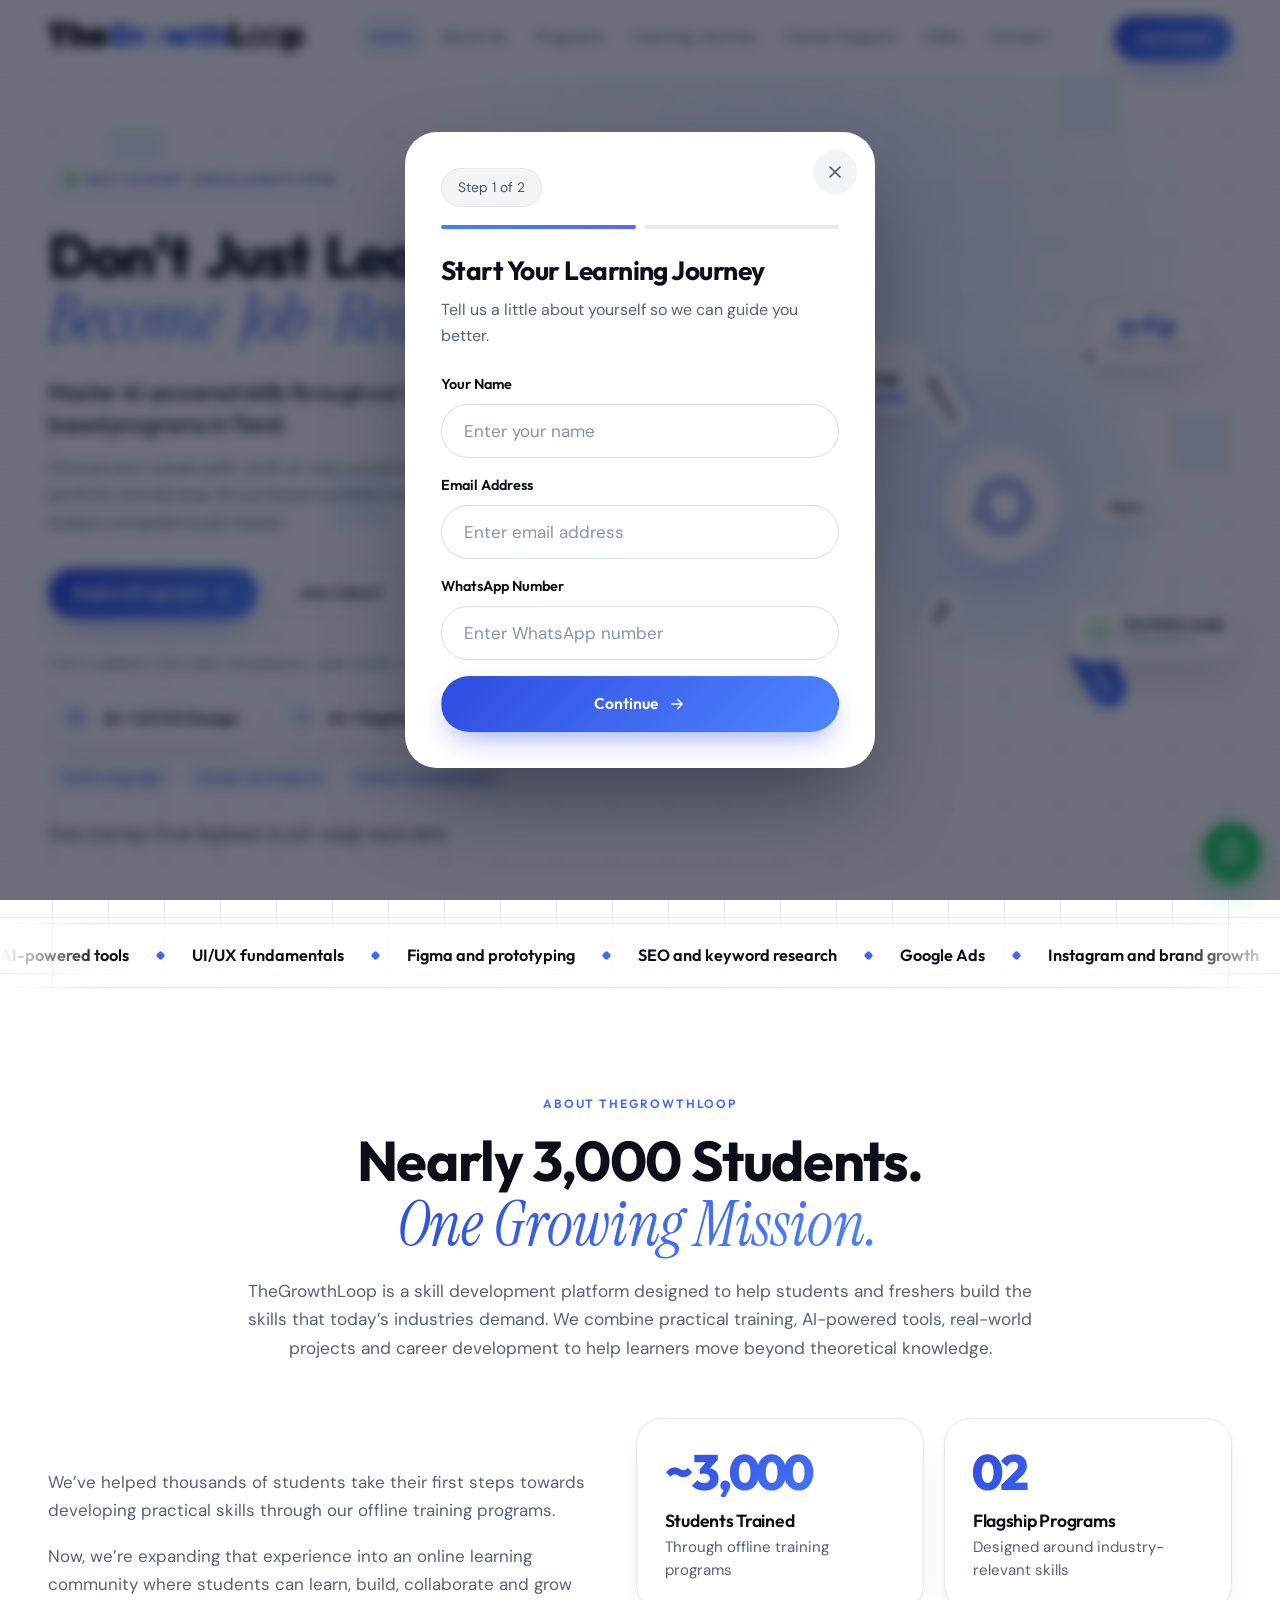
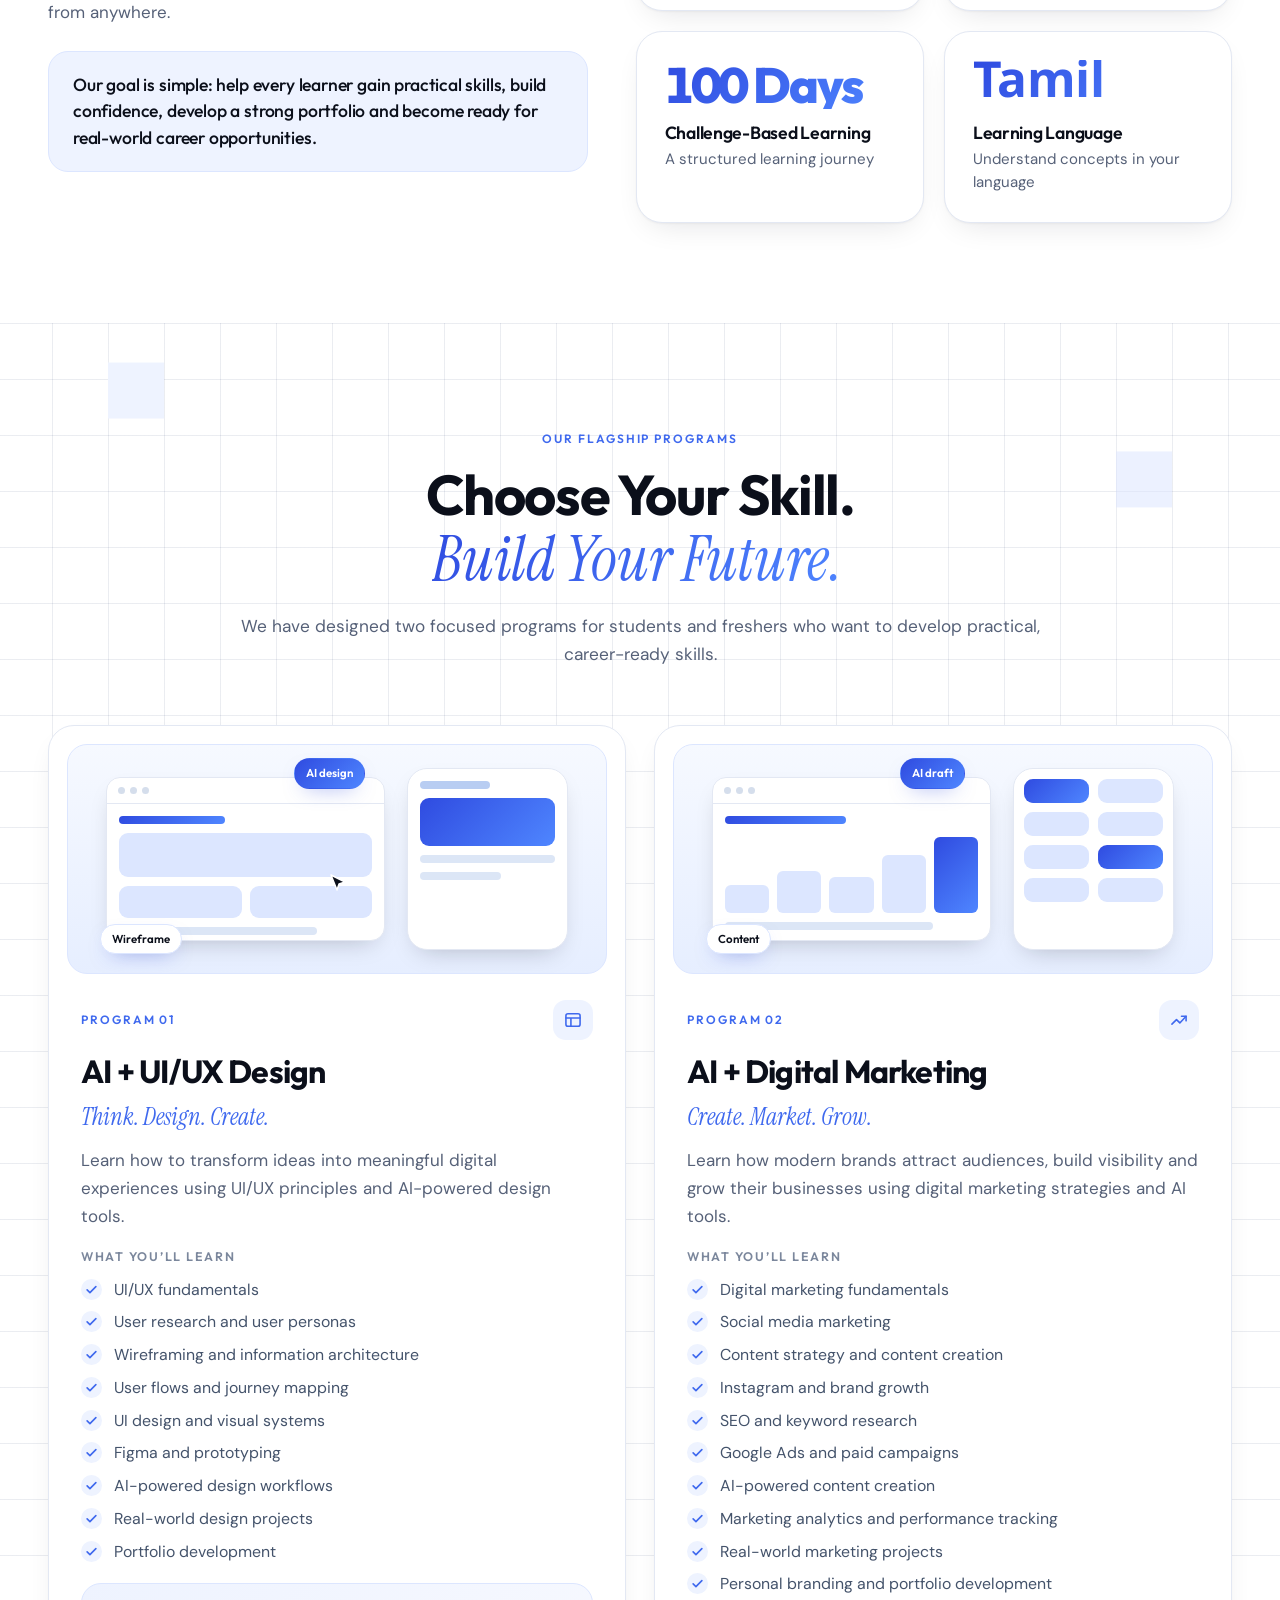
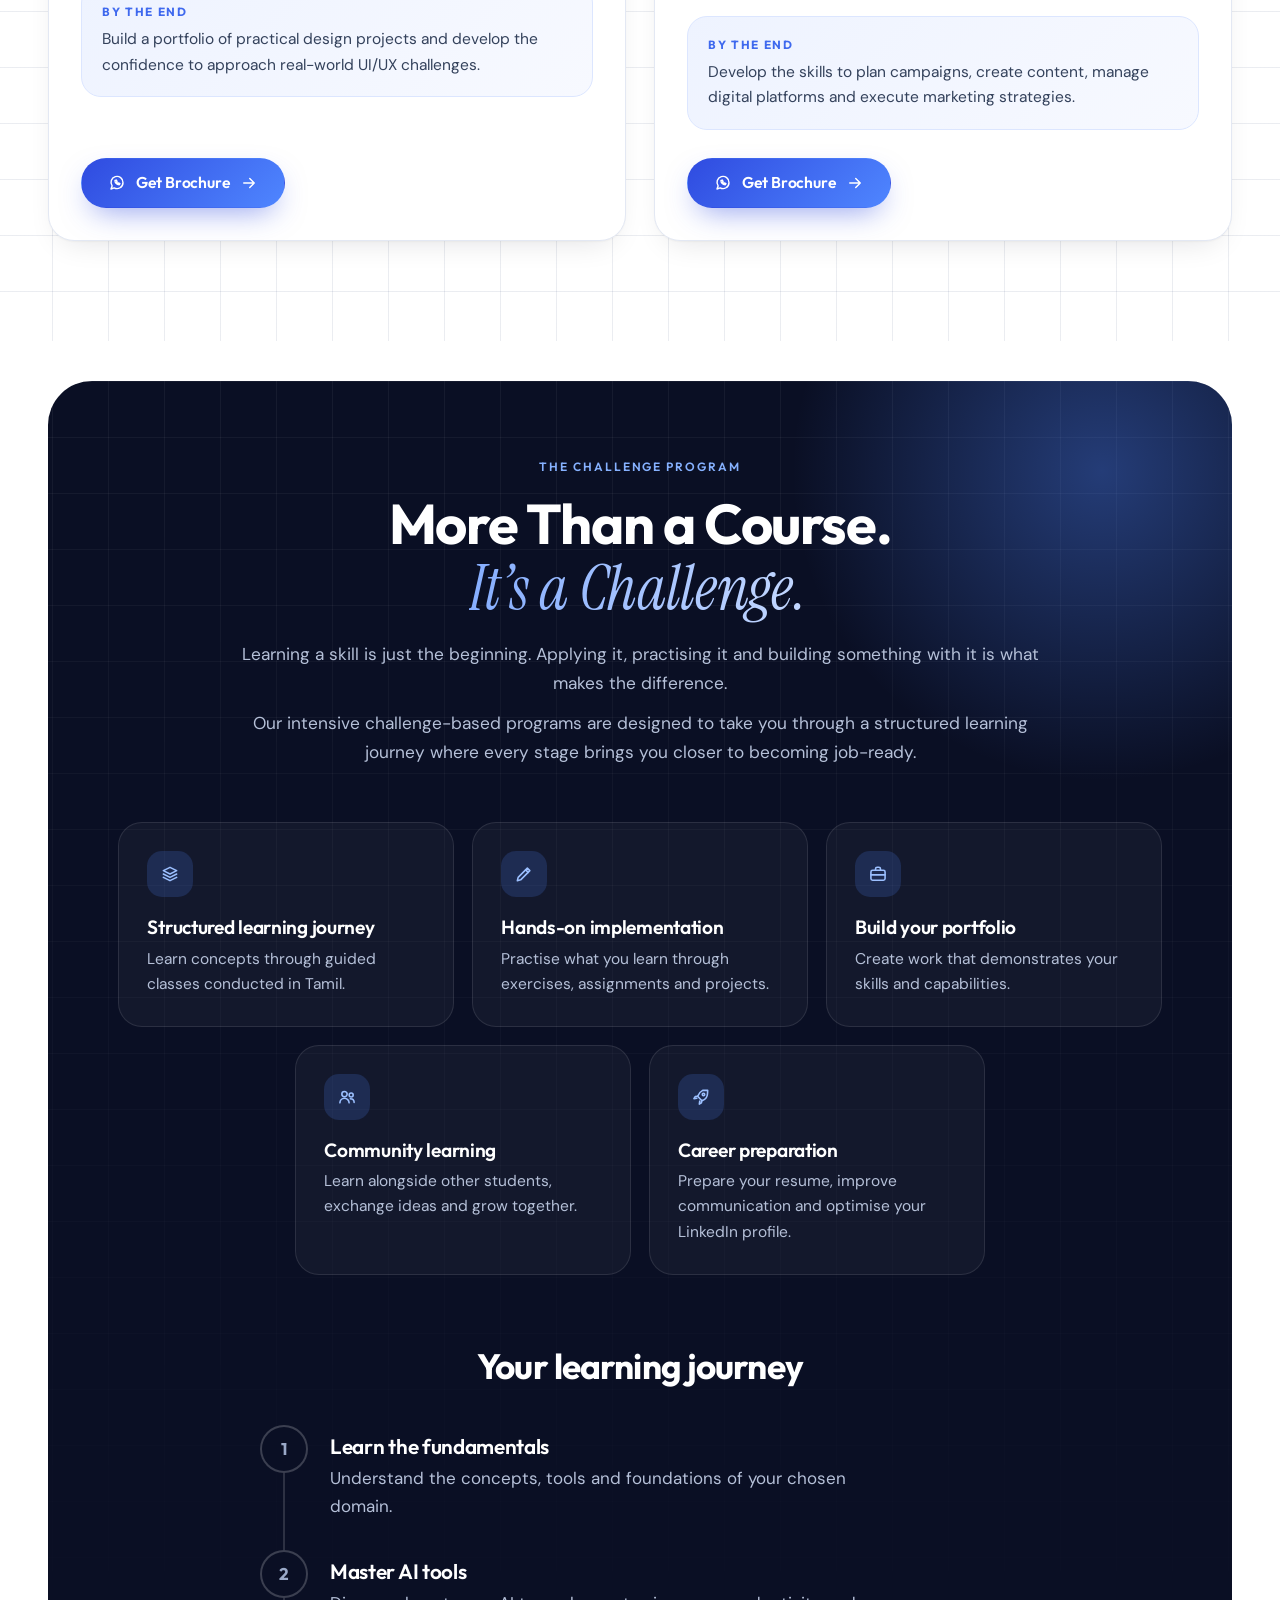
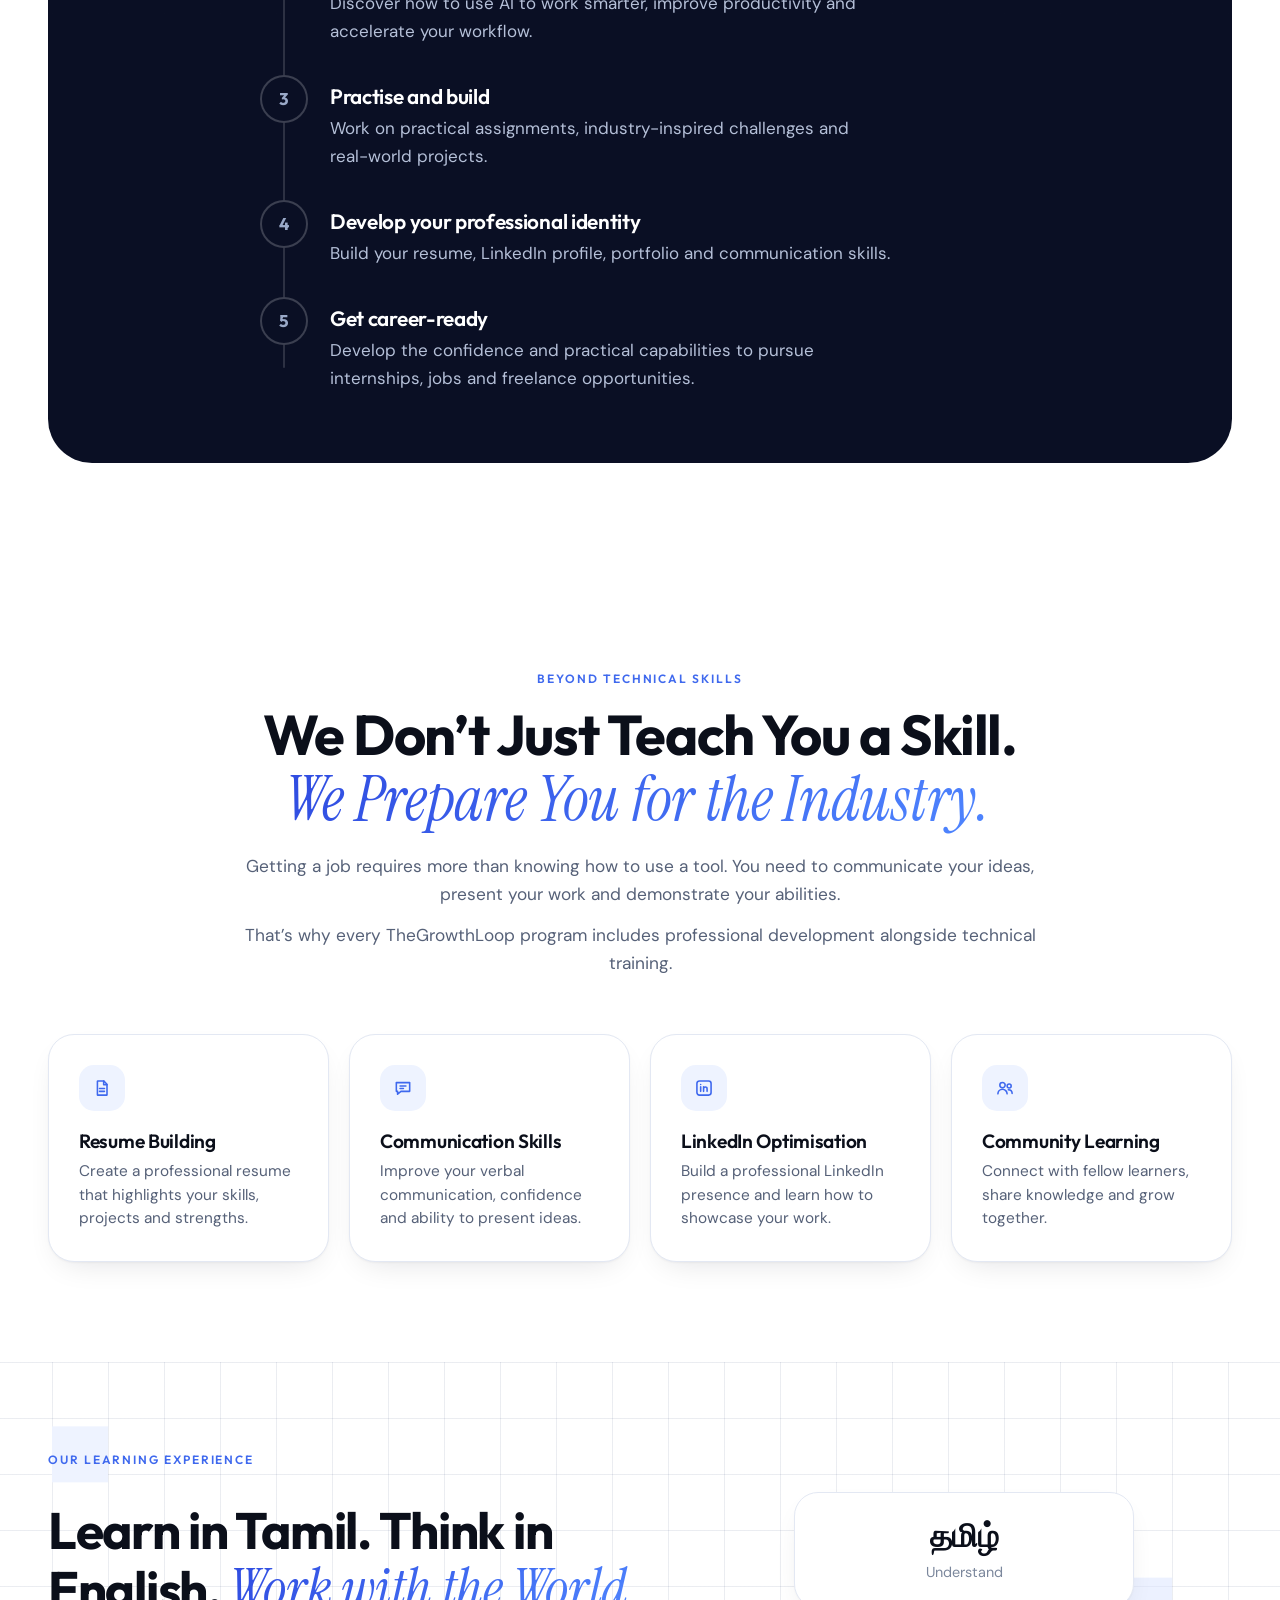
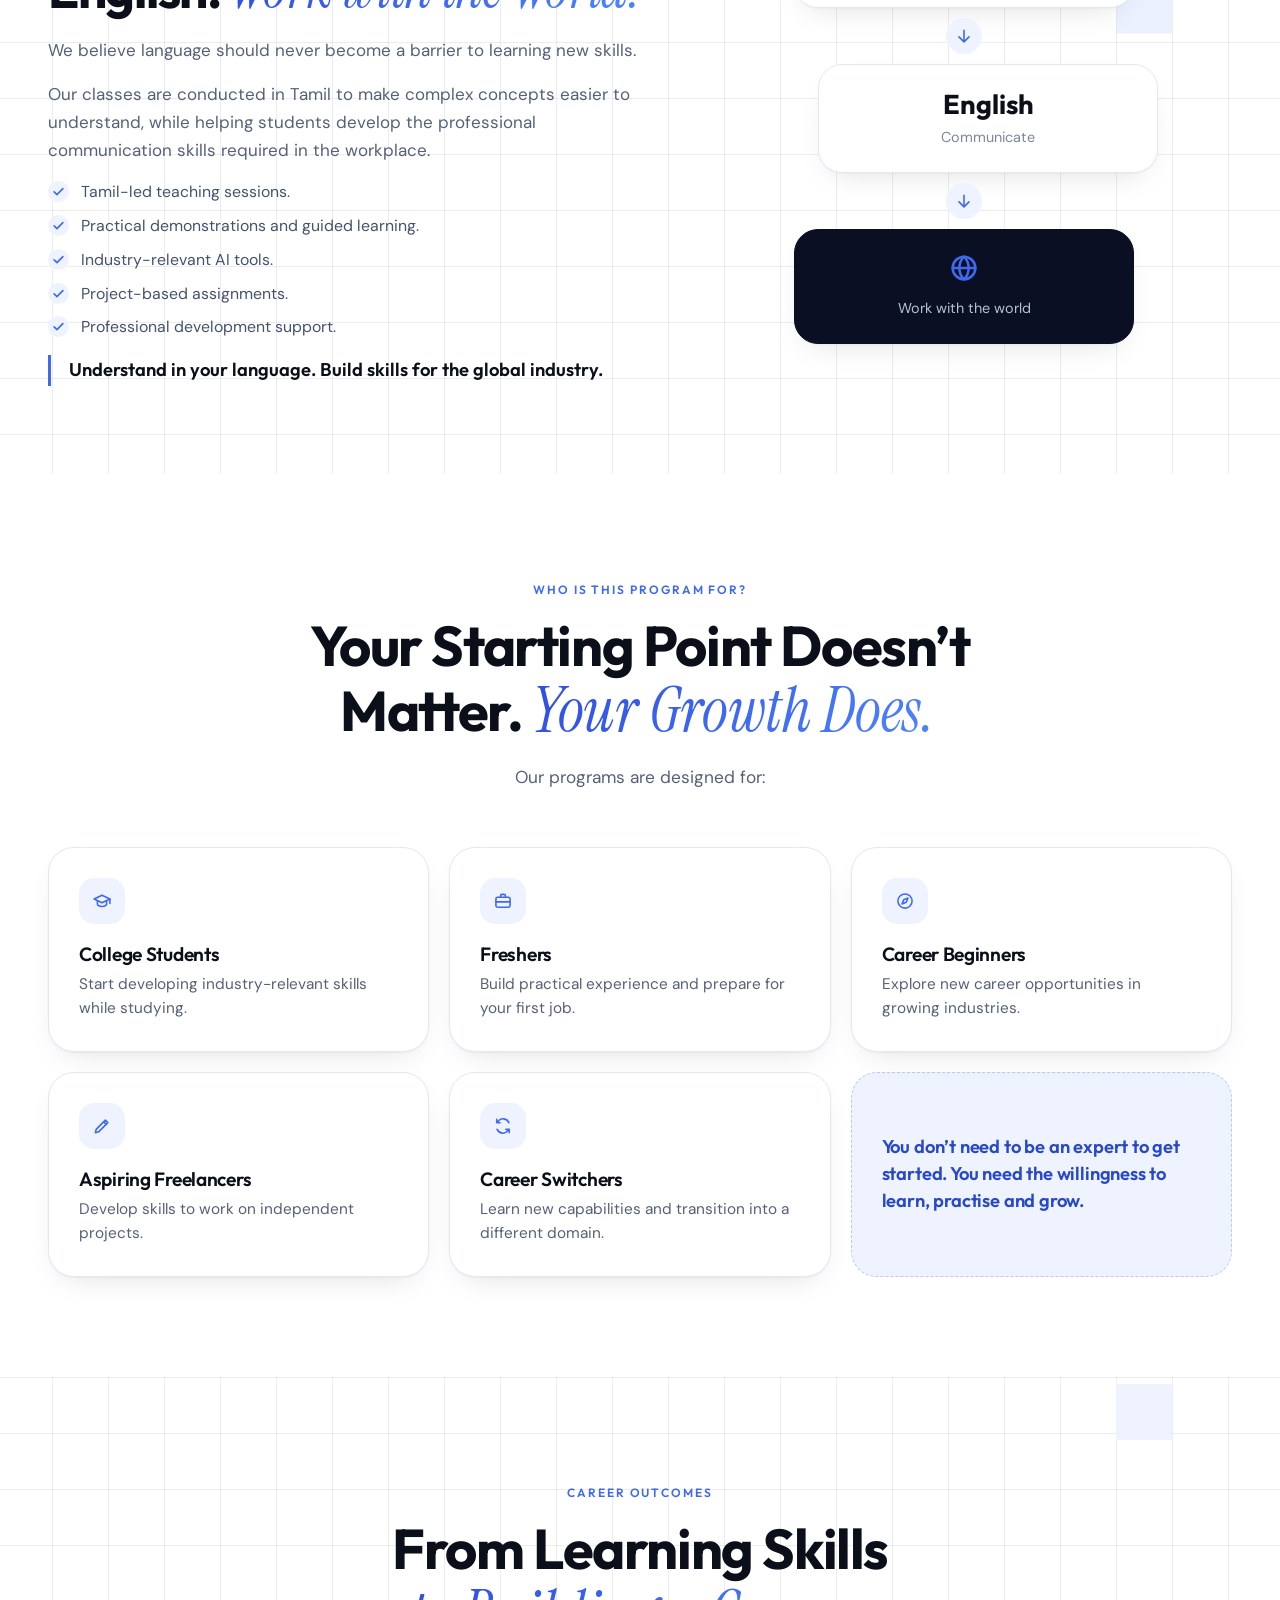
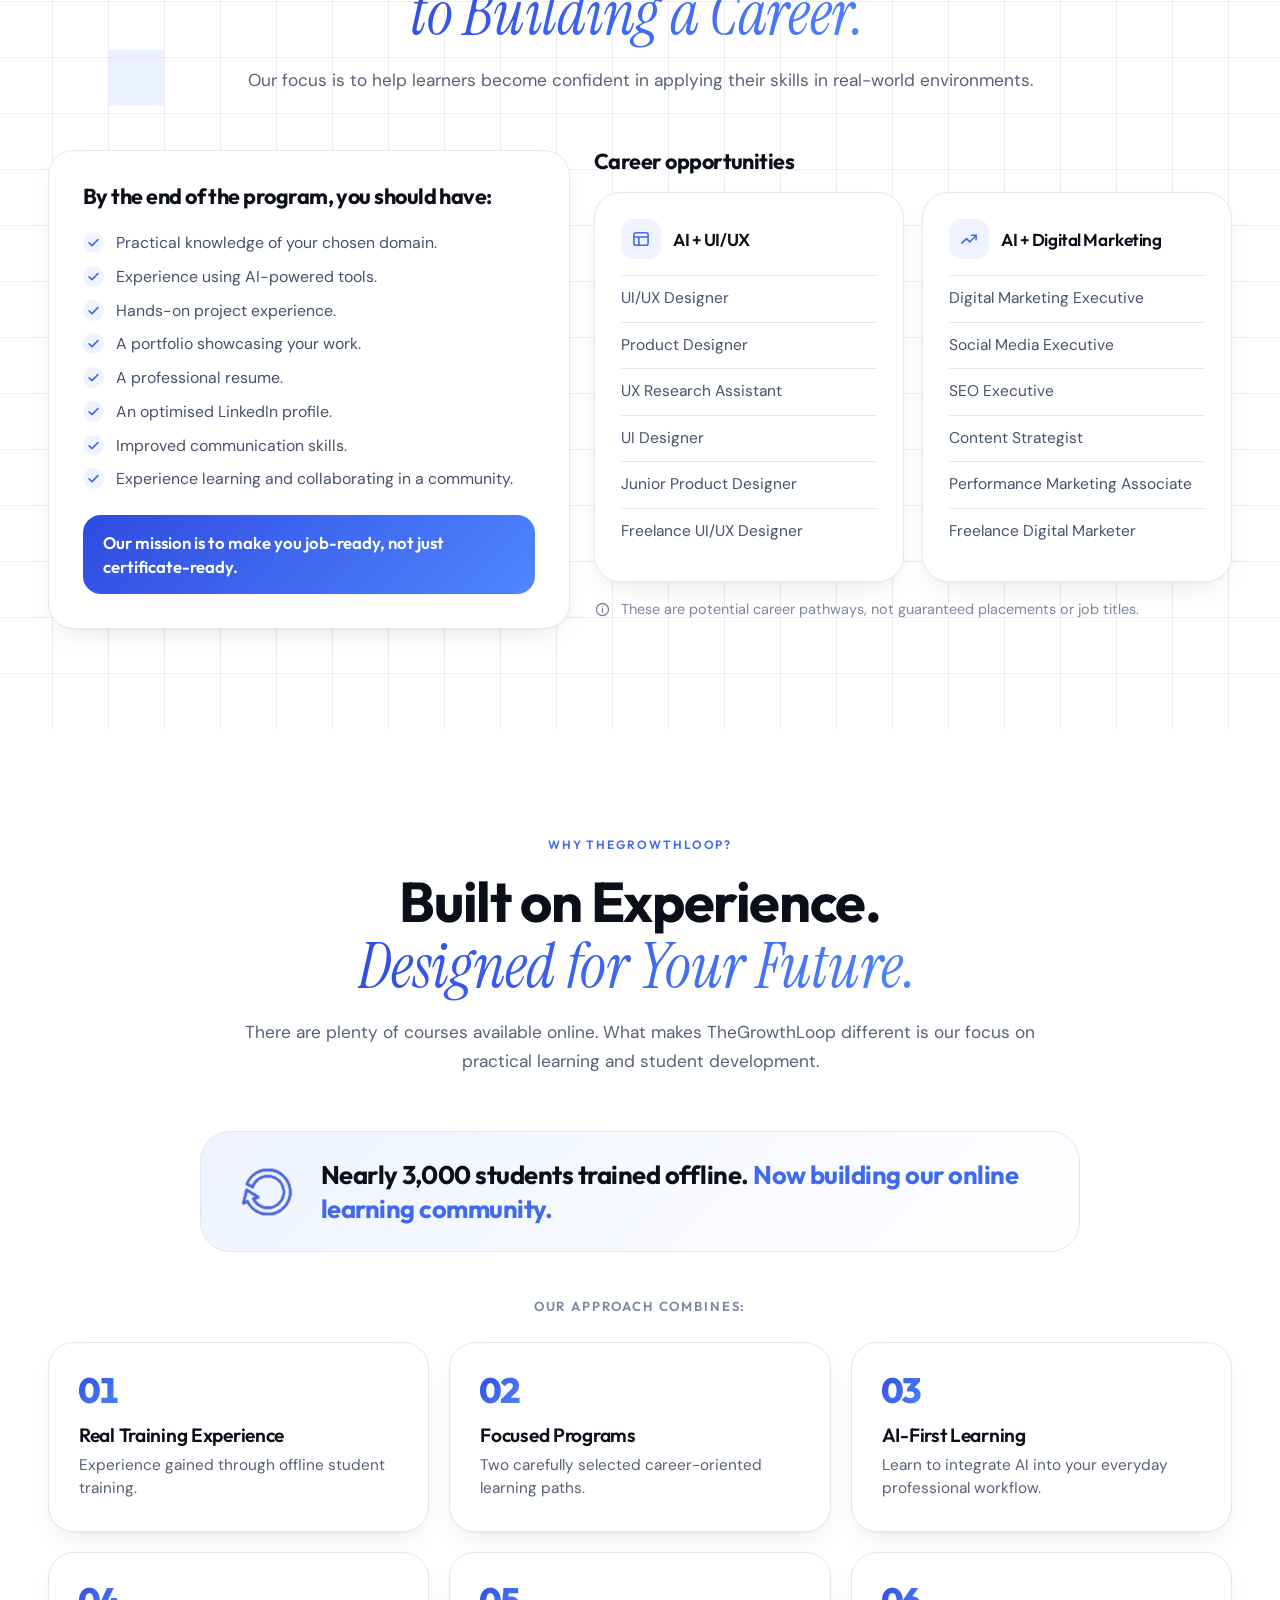
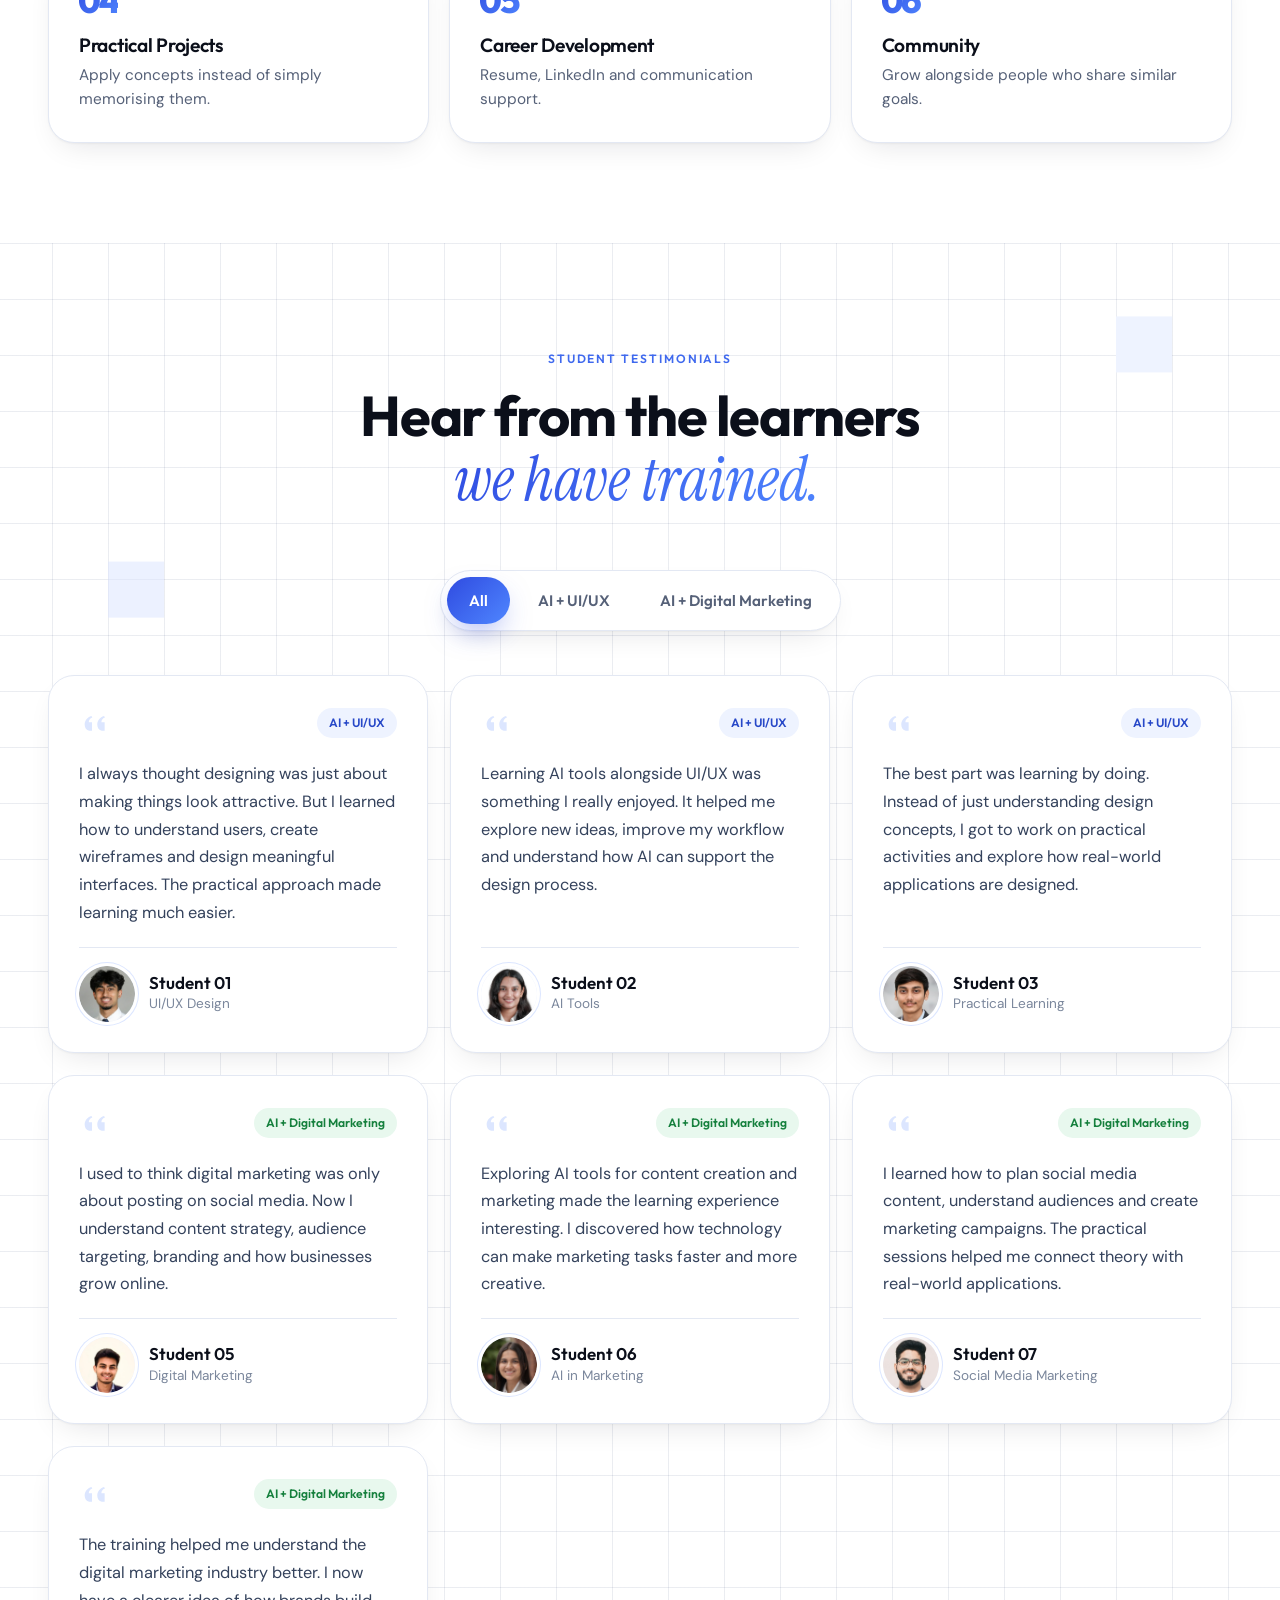
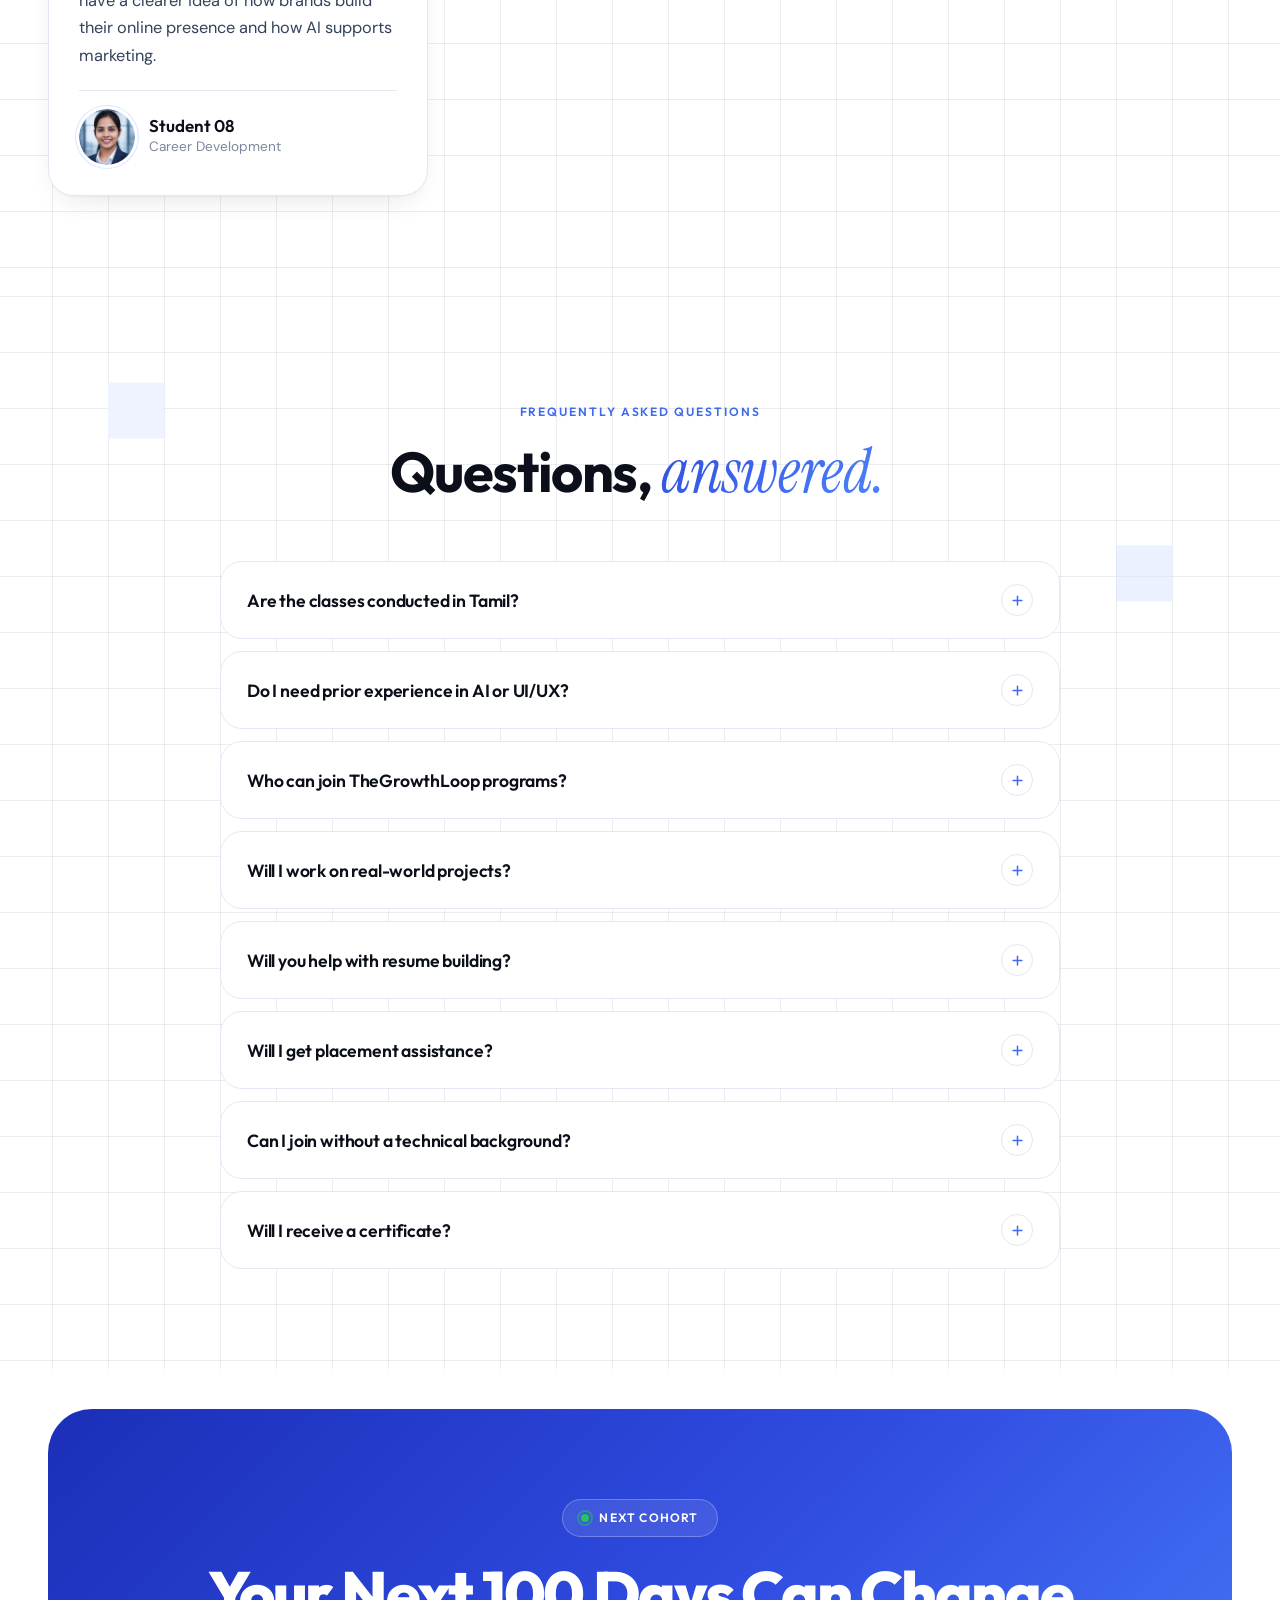
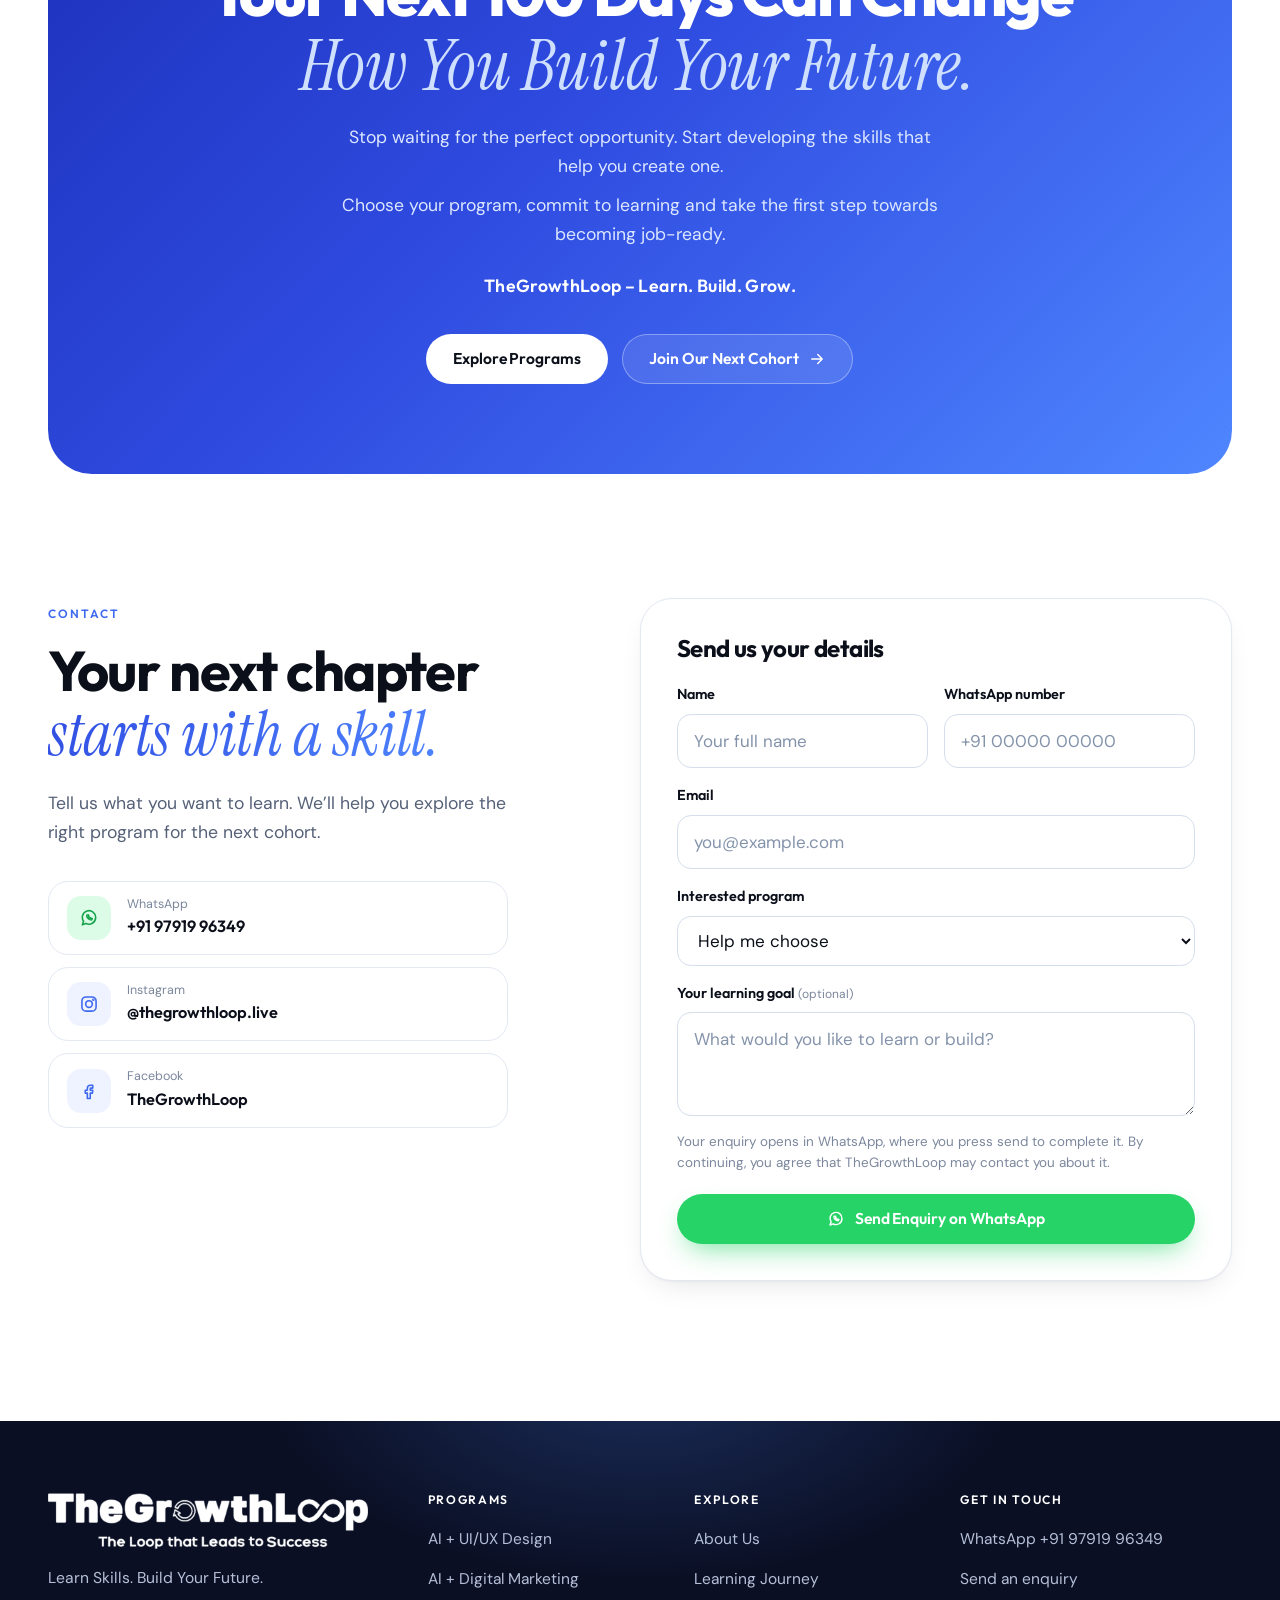
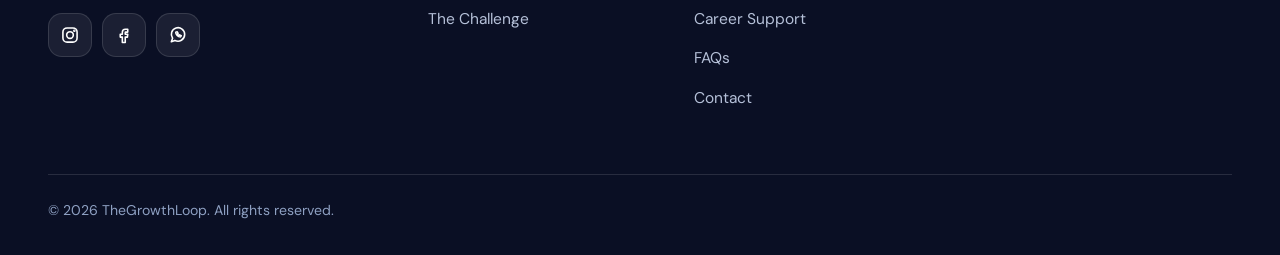
==== commit 96306438: "1st commit" ====
--- a/index.html
+++ b/index.html
@@ -3,429 +3,528 @@
 <head>
 <meta charset="utf-8">
 <meta name="viewport" content="width=device-width, initial-scale=1">
-<title>The Growth Loop</title>
-<meta name="description" content="Online courses in UI/UX Design and AI + Digital Marketing from The Growth Loop. Practical, project-based learning.">
-<link rel="icon" href="data:image/svg+xml,%3Csvg xmlns='http://www.w3.org/2000/svg' viewBox='0 0 32 32'%3E%3Crect width='32' height='32' rx='10' fill='%232f35e8'/%3E%3Cpath d='M22.5 11.5A7.5 7.5 0 1 0 23.5 17' fill='none' stroke='white' stroke-width='2.4' stroke-linecap='round'/%3E%3C/svg%3E">
+<title>TheGrowthLoop | AI + UI/UX Design and AI + Digital Marketing Programs in Tamil</title>
+<meta name="description" content="Learn skills, build projects and become job-ready. Intensive 100-day challenge programs in AI + UI/UX Design and AI + Digital Marketing, taught in Tamil. Next cohort enrolments open.">
+<meta name="theme-color" content="#3F69EE">
+<link rel="canonical" href="https://thegrowthloop.live/">
+<link rel="icon" type="image/png" href="assets/favicon-64.png">
+<link rel="apple-touch-icon" href="assets/favicon.png">
+<meta property="og:type" content="website">
+<meta property="og:site_name" content="TheGrowthLoop">
+<meta property="og:title" content="TheGrowthLoop | Learn Skills. Build Projects. Become Job-Ready.">
+<meta property="og:description" content="Intensive 100-day challenge programs in AI + UI/UX Design and AI + Digital Marketing, taught in Tamil. Next cohort enrolments open.">
+<meta property="og:url" content="https://thegrowthloop.live/">
+<meta property="og:image" content="https://thegrowthloop.live/assets/og-image.png">
+<meta name="twitter:card" content="summary_large_image">
 <link rel="preconnect" href="https://fonts.googleapis.com">
 <link rel="preconnect" href="https://fonts.gstatic.com" crossorigin>
-<link rel="stylesheet" href="https://fonts.googleapis.com/css2?family=Inter:wght@400;500;600;700;800&family=Instrument+Serif:ital@1&display=swap">
+<link rel="stylesheet" href="https://fonts.googleapis.com/css2?family=DM+Sans:ital,opsz,wght@0,9..40,400;0,9..40,500;0,9..40,600;1,9..40,400&family=Instrument+Serif:ital@1&family=Noto+Sans+Tamil:wght@500;700&family=Outfit:wght@500;600;700;800&display=swap">
 <link rel="stylesheet" href="css/styles.css">
+<script>document.documentElement.classList.add('js')</script>
+<script type="application/ld+json">
+{"@context":"https://schema.org","@type":"EducationalOrganization","name":"TheGrowthLoop","url":"https://thegrowthloop.live/","logo":"https://thegrowthloop.live/assets/logo.png","description":"A practical, career-focused learning platform offering AI + UI/UX Design and AI + Digital Marketing programs in Tamil.","telephone":"+919791996349","sameAs":["https://www.instagram.com/thegrowthloop.live/","https://www.facebook.com/profile.php?id=61584233935803"]}
+</script>
+<script type="application/ld+json">
+{"@context":"https://schema.org","@type":"FAQPage","mainEntity":[
+{"@type":"Question","name":"Are the classes conducted in Tamil?","acceptedAnswer":{"@type":"Answer","text":"Yes. Our teaching sessions are conducted in Tamil to help students understand concepts comfortably."}},
+{"@type":"Question","name":"Do I need prior experience in AI or UI/UX?","acceptedAnswer":{"@type":"Answer","text":"No. The programs are designed to introduce the fundamentals and gradually build practical skills."}},
+{"@type":"Question","name":"Who can join TheGrowthLoop programs?","acceptedAnswer":{"@type":"Answer","text":"College students, freshers, beginners, aspiring freelancers and anyone interested in developing skills in these domains."}},
+{"@type":"Question","name":"Will I work on real-world projects?","acceptedAnswer":{"@type":"Answer","text":"Yes. Both programs focus on practical exercises, assignments and projects that help you demonstrate your learning."}},
+{"@type":"Question","name":"Will you help with resume building?","acceptedAnswer":{"@type":"Answer","text":"Yes. Resume building, LinkedIn optimisation and communication development are part of the professional development component."}},
+{"@type":"Question","name":"Will I get placement assistance?","acceptedAnswer":{"@type":"Answer","text":"The program focuses on job readiness and career preparation. The exact placement or interview support included in the next cohort is shared when you enquire."}},
+{"@type":"Question","name":"Can I join without a technical background?","acceptedAnswer":{"@type":"Answer","text":"Yes. You can start as a beginner and develop your skills progressively."}},
+{"@type":"Question","name":"Will I receive a certificate?","acceptedAnswer":{"@type":"Answer","text":"Certificate details for the next cohort are being finalised. Ask us when you enquire and we will share the latest information."}}
+]}
+</script>
 </head>
 <body>
-<header class="hdr">
-  <div class="wrap">
-    <div class="in">
-      <a class="mark" href="#top" data-go="top" aria-label="The Growth Loop, back to top">
-        <svg viewBox="0 0 32 32" aria-hidden="true"><defs><linearGradient id="lg" x1="0" y1="0" x2="1" y2="1"><stop offset="0" stop-color="#3025E8"/><stop offset="1" stop-color="#2585FF"/></linearGradient></defs><rect width="32" height="32" rx="10" fill="url(#lg)"/><path d="M22.5 11.5A7.5 7.5 0 1 0 23.5 17" fill="none" stroke="#fff" stroke-width="2.4" stroke-linecap="round"/><path d="M18.8 9.8l4.2 1.8-1.4 4.2" fill="none" stroke="#fff" stroke-width="2.4" stroke-linecap="round" stroke-linejoin="round"/></svg>
-        <span>The Growth <em>Loop</em></span>
-      </a>
-      <nav class="nav" aria-label="Primary">
-        <a href="#courses" data-go="courses">Courses</a>
-        <a href="#why" data-go="why">Why Us</a>
-        <a href="#curriculum" data-go="curriculum">Curriculum</a>
-        <a href="#faqs" data-go="faqs">FAQs</a>
-      </nav>
-      <div class="cta">
-        <a class="btn btn-p btn-sm" href="#enquire" data-enquire="">Enquire Now</a>
-        <button class="menu-btn" id="menuBtn" type="button" aria-expanded="false" aria-controls="mobileMenu" aria-label="Open menu"><span class="ic" data-i="menu"></span></button>
-      </div>
-    </div>
-  </div>
-  <div class="mobile" id="mobileMenu">
+
+<!-- Icon sprite -->
+<svg width="0" height="0" style="position:absolute" aria-hidden="true" focusable="false">
+  <defs>
+    <symbol id="i-arrow" viewBox="0 0 24 24"><path d="M5 12h14M13 6l6 6-6 6"/></symbol>
+    <symbol id="i-check" viewBox="0 0 24 24"><path d="M5 12.5l4.5 4.5L19 7.5"/></symbol>
+    <symbol id="i-plus" viewBox="0 0 24 24"><path d="M12 5v14M5 12h14"/></symbol>
+    <symbol id="i-menu" viewBox="0 0 24 24"><path d="M4 7h16M4 12h16M4 17h16"/></symbol>
+    <symbol id="i-close" viewBox="0 0 24 24"><path d="M6 6l12 12M18 6L6 18"/></symbol>
+    <symbol id="i-back" viewBox="0 0 24 24"><path d="M19 12H5M11 6l-6 6 6 6"/></symbol>
+    <symbol id="i-layout" viewBox="0 0 24 24"><rect x="3.5" y="4.5" width="17" height="15" rx="2.5"/><path d="M3.5 9.5h17M9.5 9.5v10"/></symbol>
+    <symbol id="i-trend" viewBox="0 0 24 24"><path d="M3.5 17l5.5-5.5 4 4 7.5-8"/><path d="M15 7.5h5.5V13"/></symbol>
+    <symbol id="i-spark" viewBox="0 0 24 24"><path d="M12 3l1.8 5.2L19 10l-5.2 1.8L12 17l-1.8-5.2L5 10l5.2-1.8L12 3z"/><path d="M18.5 16.5l.7 1.8 1.8.7-1.8.7-.7 1.8-.7-1.8-1.8-.7 1.8-.7.7-1.8z"/></symbol>
+    <symbol id="i-users" viewBox="0 0 24 24"><circle cx="9" cy="8.5" r="3.2"/><path d="M3.5 19a5.5 5.5 0 0111 0"/><circle cx="17" cy="9.5" r="2.4"/><path d="M16 14.2a4.6 4.6 0 014.6 4.3"/></symbol>
+    <symbol id="i-file" viewBox="0 0 24 24"><path d="M7 3.5h7l4 4V20a.5.5 0 01-.5.5h-10.5a.5.5 0 01-.5-.5V4a.5.5 0 01.5-.5z"/><path d="M14 3.5V8h4M9 12.5h6M9 16h6"/></symbol>
+    <symbol id="i-chat" viewBox="0 0 24 24"><path d="M4 5.5h16v10.5H9.5L5.5 19.5V16H4V5.5z"/><path d="M8.5 9.5h7M8.5 12.5h4"/></symbol>
+    <symbol id="i-in" viewBox="0 0 24 24"><rect x="3.5" y="3.5" width="17" height="17" rx="3"/><path d="M8 10.5V16M8 7.8v.01M11.5 16v-3.2a2.1 2.1 0 014.2 0V16M11.5 10.5V16"/></symbol>
+    <symbol id="i-globe" viewBox="0 0 24 24"><circle cx="12" cy="12" r="8.5"/><path d="M3.5 12h17M12 3.5c2.5 2.5 3.5 5.5 3.5 8.5s-1 6-3.5 8.5c-2.5-2.5-3.5-5.5-3.5-8.5s1-6 3.5-8.5z"/></symbol>
+    <symbol id="i-layers" viewBox="0 0 24 24"><path d="M12 4l8 4-8 4-8-4 8-4z"/><path d="M4 12l8 4 8-4"/><path d="M4 16l8 4 8-4"/></symbol>
+    <symbol id="i-pen" viewBox="0 0 24 24"><path d="M4 20l4-1 11-11-3-3L5 16l-1 4z"/><path d="M14 7l3 3"/></symbol>
+    <symbol id="i-target" viewBox="0 0 24 24"><circle cx="12" cy="12" r="8"/><circle cx="12" cy="12" r="4"/><circle cx="12" cy="12" r=".8"/></symbol>
+    <symbol id="i-rocket" viewBox="0 0 24 24"><path d="M14 4c3 0 6 0 6 0s0 3-.5 6c-.8 3-3.5 5.5-6.5 6.5L8 11c1-3 3.5-5.7 6-7z"/><circle cx="15" cy="9" r="1.5"/><path d="M8 11l-3 .5L3.5 14l3.5-.5M13 16l-.5 3L10 20.5l.5-3.5"/></symbol>
+    <symbol id="i-book" viewBox="0 0 24 24"><path d="M5 5.5A1.5 1.5 0 016.5 4H19v14H6.5A1.5 1.5 0 005 19.5V5.5z"/><path d="M5 19.5A1.5 1.5 0 006.5 21H19"/></symbol>
+    <symbol id="i-compass" viewBox="0 0 24 24"><circle cx="12" cy="12" r="8.5"/><path d="M15.5 8.5l-2 5-5 2 2-5 5-2z"/></symbol>
+    <symbol id="i-briefcase" viewBox="0 0 24 24"><rect x="3.5" y="7.5" width="17" height="12" rx="2"/><path d="M9 7.5V6a2 2 0 012-2h2a2 2 0 012 2v1.5M3.5 13h17"/></symbol>
+    <symbol id="i-refresh" viewBox="0 0 24 24"><path d="M19 8a7.5 7.5 0 00-13-1.5L4.5 8M4.5 4v4h4M5 16a7.5 7.5 0 0013 1.5l1.5-1.5M19.5 20v-4h-4"/></symbol>
+    <symbol id="i-student" viewBox="0 0 24 24"><path d="M2.5 9.5L12 5l9.5 4.5L12 14 2.5 9.5z"/><path d="M6.5 11.8V16c0 1.2 2.5 2.5 5.5 2.5s5.5-1.3 5.5-2.5v-4.2M21.5 9.5V15"/></symbol>
+    <symbol id="i-lock" viewBox="0 0 24 24"><rect x="5" y="10.5" width="14" height="9.5" rx="2"/><path d="M8.5 10.5V8a3.5 3.5 0 017 0v2.5"/></symbol>
+    <symbol id="i-tag" viewBox="0 0 24 24"><path d="M3.5 12.2V5.5a2 2 0 012-2h6.7l8.3 8.3a2 2 0 010 2.8l-6.4 6.4a2 2 0 01-2.8 0L3.5 12.2z"/><circle cx="8.5" cy="8.5" r="1.2"/></symbol>
+    <symbol id="i-user" viewBox="0 0 24 24"><circle cx="12" cy="8.5" r="3.5"/><path d="M5 20a7 7 0 0114 0"/></symbol>
+    <symbol id="i-chev" viewBox="0 0 24 24"><path d="M6 15l6-6 6 6"/></symbol>
+    <symbol id="i-info" viewBox="0 0 24 24"><circle cx="12" cy="12" r="8.5"/><path d="M12 11v5M12 8v.01"/></symbol>
+    <symbol id="i-mail" viewBox="0 0 24 24"><rect x="3.5" y="5.5" width="17" height="13" rx="2"/><path d="M4 7l8 6 8-6"/></symbol>
+    <symbol id="i-ig" viewBox="0 0 24 24"><rect x="3.5" y="3.5" width="17" height="17" rx="5"/><circle cx="12" cy="12" r="4"/><circle cx="17.2" cy="6.8" r=".6"/></symbol>
+    <symbol id="i-fb" viewBox="0 0 24 24"><path d="M14 8.5h2.5V5h-2.8C11.2 5 10 6.6 10 8.8V11H7.5v3.5H10V21h3.5v-6.5h2.6l.4-3.5h-3V9.2c0-.5.3-.7.5-.7z"/></symbol>
+    <symbol id="i-wa" viewBox="0 0 24 24"><path d="M20 11.5a8 8 0 01-11.8 7L4 20l1.5-4.1A8 8 0 1120 11.5z"/><path d="M9.3 8.6c0 3.2 2.5 5.7 5.7 5.7l.9-1.4-1.9-1-.7.7c-.8-.3-1.6-1.1-1.9-1.9l.7-.7-1-1.9-1.8.5z"/></symbol>
+    <symbol id="i-play" viewBox="0 0 24 24"><path d="M8 5.5v13l11-6.5-11-6.5z"/></symbol>
+  </defs>
+</svg>
+
+<div class="progress" id="progress" aria-hidden="true"></div>
+<a class="skip" href="#home">Skip to content</a>
+
+<!-- HEADER -->
+<header class="hdr" id="hdr">
+  <div class="wrap hdr-in">
+    <a class="brand" href="#home" aria-label="TheGrowthLoop, home"><img src="assets/logo.png" alt="TheGrowthLoop" width="900" height="106"></a>
+    <nav class="nav" aria-label="Primary">
+      <a href="#home">Home</a>
+      <a href="#about">About Us</a>
+      <a href="#programs">Programs</a>
+      <a href="#journey">Learning Journey</a>
+      <a href="#career">Career Support</a>
+      <a href="#faqs">FAQs</a>
+      <a href="#contact">Contact</a>
+    </nav>
+    <div class="hdr-cta">
+      <button class="btn btn-p btn-sm" type="button" data-open-lead>Join Cohort</button>
+      <button class="menu-btn" id="menuBtn" type="button" aria-expanded="false" aria-controls="mobileMenu" aria-label="Open menu"><svg class="ic"><use href="#i-menu"/></svg></button>
+    </div>
+  </div>
+  <div class="mobile" id="mobileMenu" hidden>
     <div class="wrap">
-      <a class="l" href="#courses" data-go="courses">Courses</a>
-      <a class="l" href="#why" data-go="why">Why Us</a>
-      <a class="l" href="#curriculum" data-go="curriculum">Curriculum</a>
-      <a class="l" href="#faqs" data-go="faqs">FAQs</a>
-      <a class="btn btn-p" href="#enquire" data-enquire="">Enquire Now</a>
+      <a href="#home">Home</a><a href="#about">About Us</a><a href="#programs">Programs</a><a href="#journey">Learning Journey</a><a href="#career">Career Support</a><a href="#faqs">FAQs</a><a href="#contact">Contact</a>
+      <button class="btn btn-p" type="button" data-open-lead>Join Cohort</button>
     </div>
   </div>
 </header>
 
-<main id="top">
-
-<!-- 2. HERO -->
-<section class="hero grid" aria-labelledby="h-hero">
-  <span class="sq" style="--x:-8;--y:1"></span>
-  <span class="sq s2" style="--x:-6;--y:4"></span>
-  <span class="sq" style="--x:7;--y:2"></span>
-  <span class="sq s2" style="--x:9;--y:6"></span>
-  <span class="sq" style="--x:-3;--y:9"></span>
-  <div class="wrap">
-    <span class="badge"><i></i>Practical learning. Real-world skills.</span>
-    <h1 id="h-hero">Build skills that move<br><span class="serif">your future forward.</span></h1>
-    <p class="lead">Explore hands-on learning in UI/UX Design and AI + Digital Marketing. Turn ideas into practical projects and build skills you can put to work.</p>
-    <div class="acts">
-      <a class="btn btn-p" href="#courses" data-go="courses">Explore Courses <span class="ic" data-i="arrow"></span></a>
-      <a class="btn btn-s" href="#choose" data-go="choose">Help Me Choose</a>
-    </div>
-    <div class="pick">
-      <small>Pick a path</small>
-      <div class="pills">
-        <a class="pill" href="#curriculum" data-tab="uiux"><span class="icon"><span class="ic" data-i="layout"></span></span>UI/UX Design</a>
-        <a class="pill" href="#curriculum" data-tab="aimk"><span class="icon"><span class="ic" data-i="spark"></span></span>AI + Digital Marketing</a>
-      </div>
-    </div>
-  </div>
-</section>
-
-<!-- 3. PATHS -->
-<section id="courses" class="sec grid" aria-labelledby="h-paths">
-  <span class="sq" style="--x:-9;--y:0"></span>
-  <span class="sq s2" style="--x:8;--y:1"></span>
-  <div class="wrap">
-    <div class="head">
-      <span class="eyebrow">Choose your learning path</span>
-      <h2 id="h-paths">Two paths. <span class="serif">One growth mindset.</span></h2>
-      <p>Both courses are built around practice. Pick the one that matches what you want to make.</p>
-    </div>
-    <div class="paths">
-      <article class="card path">
-        <div class="mock" role="img" aria-label="Illustration of a wireframe, a design component and a prototype flow">
-          <div class="win" style="left:7%;top:14%;width:50%;height:72%">
-            <div class="tb"><i></i><i></i><i></i></div>
-            <div style="padding:12px;display:grid;gap:9px">
-              <div class="b g" style="width:44%"></div>
-              <div class="blk" style="height:46px"></div>
-              <div style="display:grid;grid-template-columns:1fr 1fr;gap:8px"><div class="blk" style="height:34px"></div><div class="blk" style="height:34px"></div></div>
-              <div class="b" style="width:80%"></div>
-            </div>
-          </div>
-          <div class="win" style="right:7%;top:10%;width:30%;height:80%;border-radius:20px">
-            <div style="padding:14px 12px;display:grid;gap:9px">
-              <div class="b d" style="width:50%"></div>
-              <div class="blk g" style="height:50px"></div>
-              <div class="b" style="width:90%"></div><div class="b" style="width:60%"></div>
-              <div class="blk" style="height:22px;margin-top:6px"></div>
-            </div>
-          </div>
-          <span class="chip" style="left:5%;bottom:8%"><span class="ic" data-i="flow"></span>User flow</span>
-          <span class="chip" style="left:38%;top:5%"><span class="ic" data-i="layers"></span>Components</span>
-          <span class="cursor" style="left:50%;top:60%"><svg viewBox="0 0 24 24"><path d="M5 3l14 7-6 2-2 6z"/></svg></span>
-        </div>
-        <div class="body">
-          <div class="tag"><span class="icon"><span class="ic" data-i="layout"></span></span><span class="eyebrow" style="margin:0">Course 01</span></div>
-          <h3>UI/UX Design</h3>
-          <p>Learn to understand users, solve meaningful problems, and design intuitive digital experiences.</p>
-          <ul class="ticks">
-            <li><span class="ic" data-i="check"></span>User research and problem definition</li>
-            <li><span class="ic" data-i="check"></span>User flows and wireframes</li>
-            <li><span class="ic" data-i="check"></span>UI design and Figma</li>
-            <li><span class="ic" data-i="check"></span>Prototyping and usability testing</li>
-            <li><span class="ic" data-i="check"></span>Portfolio case study development</li>
+<main>
+
+<!-- 1. HERO -->
+<section class="hero gridbg" id="home" aria-labelledby="h-hero">
+  <span class="sq" data-px="0.3" style="--x:-9;--y:1"></span>
+  <span class="sq s2" data-px="-0.2" style="--x:-5;--y:7"></span>
+  <span class="sq" data-px="0.4" style="--x:8;--y:0"></span>
+  <span class="sq s2" data-px="-0.3" style="--x:10;--y:6"></span>
+  <div class="wrap hero-grid">
+    <div class="hero-copy">
+      <span class="badge"><i></i>Next Cohort · Enrollments Open</span>
+      <h1 id="h-hero">
+        <span class="line"><span class="hw" style="--i:0">Don’t</span> <span class="hw" style="--i:1">Just</span> <span class="hw" style="--i:2">Learn.</span></span>
+        <span class="line serif-line"><span class="hw" style="--i:3">Become</span> <span class="hw" style="--i:4">Job-Ready.</span></span>
+      </h1>
+      <p class="lead">Master AI-powered skills through our intensive challenge-based programs in Tamil.</p>
+      <p class="sub">Choose your career path, work on real-world projects, build your portfolio and develop the professional skills needed to stand out in today’s competitive job market.</p>
+      <div class="acts">
+        <a class="btn btn-p mag" href="#programs">Explore Programs <svg class="ic"><use href="#i-arrow"/></svg></a>
+        <button class="btn btn-s mag" type="button" data-open-lead>Join Cohort</button>
+      </div>
+      <div class="two-lines">
+        <p class="tl">Two career-focused programs. One goal: Your growth.</p>
+        <div class="pills">
+          <a class="pill" href="#programs"><span class="pi"><svg class="ic"><use href="#i-layout"/></svg></span>AI + UI/UX Design</a>
+          <a class="pill" href="#programs"><span class="pi"><svg class="ic"><use href="#i-trend"/></svg></span>AI + Digital Marketing</a>
+        </div>
+        <ul class="tags" aria-label="Highlights">
+          <li>Tamil Language</li><li>Hands-on Projects</li><li>Career Development</li>
+        </ul>
+      </div>
+      <p class="journey-line">Your journey from beginner to job-ready starts here.</p>
+    </div>
+
+    <div class="hero-vis" aria-hidden="true">
+      <div class="orbit">
+        <div class="o-glow"></div>
+        <div class="o-ring o-r1"></div>
+        <div class="o-ring o-r2"></div>
+        <div class="o-ring o-r3"></div>
+        <div class="o-core"><img src="assets/icon-loop.png" alt="" width="256" height="256"></div>
+
+        <div class="spin s1">
+          <div class="slot" style="--a:0deg"><div class="un"><span class="oc">Figma</span></div></div>
+          <div class="slot" style="--a:120deg"><div class="un"><span class="oc">SEO</span></div></div>
+          <div class="slot" style="--a:240deg"><div class="un"><span class="oc">Portfolio</span></div></div>
+        </div>
+        <div class="spin s2">
+          <div class="slot" style="--a:60deg"><div class="un"><span class="oc blue">AI Tools</span></div></div>
+          <div class="slot" style="--a:180deg"><div class="un"><span class="oc">Google Ads</span></div></div>
+          <div class="slot" style="--a:300deg"><div class="un"><span class="oc">Resume</span></div></div>
+        </div>
+
+        <div class="fcard fc1">
+          <small>Next cohort</small>
+          <b>100-day challenge</b>
+          <div class="bar"><i></i></div>
+        </div>
+        <div class="fcard fc2">
+          <span class="ok"><svg class="ic"><use href="#i-check"/></svg></span>
+          <div><b>Portfolio ready</b><small>Real projects</small></div>
+        </div>
+        <div class="fcard fc3">
+          <span class="ta">தமிழ்</span>
+          <small>Taught in Tamil</small>
+        </div>
+      </div>
+    </div>
+  </div>
+
+  <div class="marquee" aria-hidden="true">
+    <div class="mq-track">
+      <span>AI-powered tools</span><i></i><span>UI/UX fundamentals</span><i></i><span>Figma and prototyping</span><i></i><span>SEO and keyword research</span><i></i><span>Google Ads</span><i></i><span>Instagram and brand growth</span><i></i><span>Portfolio development</span><i></i><span>Resume building</span><i></i><span>LinkedIn optimisation</span><i></i><span>Communication skills</span><i></i>
+      <span>AI-powered tools</span><i></i><span>UI/UX fundamentals</span><i></i><span>Figma and prototyping</span><i></i><span>SEO and keyword research</span><i></i><span>Google Ads</span><i></i><span>Instagram and brand growth</span><i></i><span>Portfolio development</span><i></i><span>Resume building</span><i></i><span>LinkedIn optimisation</span><i></i><span>Communication skills</span><i></i>
+    </div>
+  </div>
+</section>
+
+<!-- 2. OUR JOURNEY / ABOUT -->
+<section class="sec" id="about" aria-labelledby="h-about">
+  <div class="wrap">
+    <div class="head rv">
+      <span class="eyebrow">About TheGrowthLoop</span>
+      <h2 id="h-about">Nearly 3,000 Students. <span class="serif">One Growing Mission.</span></h2>
+      <p>TheGrowthLoop is a skill development platform designed to help students and freshers build the skills that today’s industries demand. We combine practical training, AI-powered tools, real-world projects and career development to help learners move beyond theoretical knowledge.</p>
+    </div>
+    <div class="about-grid">
+      <div class="about-copy rv">
+        <p>We’ve helped thousands of students take their first steps towards developing practical skills through our offline training programs.</p>
+        <p>Now, we’re expanding that experience into an online learning community where students can learn, build, collaborate and grow from anywhere.</p>
+        <blockquote>Our goal is simple: help every learner gain practical skills, build confidence, develop a strong portfolio and become ready for real-world career opportunities.</blockquote>
+      </div>
+      <div class="stats">
+        <article class="card stat rv spot" style="--d:.05s"><b class="num"><span data-count="3000" data-prefix="~">~3,000</span></b><h3>Students Trained</h3><p>Through offline training programs</p></article>
+        <article class="card stat rv spot" style="--d:.12s"><b class="num"><span data-count="2" data-pad="2">02</span></b><h3>Flagship Programs</h3><p>Designed around industry-relevant skills</p></article>
+        <article class="card stat rv spot" style="--d:.19s"><b class="num"><span data-count="100" data-suffix=" Days">100 Days</span></b><h3>Challenge-Based Learning</h3><p>A structured learning journey</p></article>
+        <article class="card stat rv spot" style="--d:.26s"><b class="num tamil">Tamil</b><h3>Learning Language</h3><p>Understand concepts in your language</p></article>
+      </div>
+    </div>
+  </div>
+</section>
+
+<!-- 3. PROGRAMS -->
+<section class="sec gridbg" id="programs" aria-labelledby="h-prog">
+  <span class="sq" data-px="0.25" style="--x:-9;--y:0"></span>
+  <span class="sq s2" data-px="-0.25" style="--x:9;--y:3"></span>
+  <div class="wrap">
+    <div class="head rv">
+      <span class="eyebrow">Our flagship programs</span>
+      <h2 id="h-prog">Choose Your Skill. <span class="serif">Build Your Future.</span></h2>
+      <p>We have designed two focused programs for students and freshers who want to develop practical, career-ready skills.</p>
+    </div>
+    <div class="progs">
+      <article class="card prog rv spot">
+        <div class="mock" role="img" aria-label="Animated illustration of a wireframe becoming a finished interface">
+          <div class="win w1"><div class="tb"><i></i><i></i><i></i></div><div class="wb"><div class="b g" style="width:42%"></div><div class="blk" style="height:44px"></div><div class="two"><div class="blk"></div><div class="blk"></div></div><div class="b" style="width:78%"></div></div></div>
+          <div class="win w2"><div class="wb"><div class="b d" style="width:52%"></div><div class="blk g" style="height:48px"></div><div class="b"></div><div class="b" style="width:60%"></div></div></div>
+          <span class="oc c1">Wireframe</span><span class="oc c2 blue">AI design</span>
+          <svg class="cur" viewBox="0 0 24 24"><path d="M5 3l14 7-6 2-2 6z"/></svg>
+        </div>
+        <div class="pbody">
+          <div class="ptop"><span class="eyebrow">Program 01</span><span class="ico"><svg class="ic"><use href="#i-layout"/></svg></span></div>
+          <h3>AI + UI/UX Design</h3>
+          <p class="ptag">Think. Design. Create.</p>
+          <p>Learn how to transform ideas into meaningful digital experiences using UI/UX principles and AI-powered design tools.</p>
+          <h4>What you’ll learn</h4>
+          <ul class="ticks cols">
+            <li><svg class="ic"><use href="#i-check"/></svg>UI/UX fundamentals</li>
+            <li><svg class="ic"><use href="#i-check"/></svg>User research and user personas</li>
+            <li><svg class="ic"><use href="#i-check"/></svg>Wireframing and information architecture</li>
+            <li><svg class="ic"><use href="#i-check"/></svg>User flows and journey mapping</li>
+            <li><svg class="ic"><use href="#i-check"/></svg>UI design and visual systems</li>
+            <li><svg class="ic"><use href="#i-check"/></svg>Figma and prototyping</li>
+            <li><svg class="ic"><use href="#i-check"/></svg>AI-powered design workflows</li>
+            <li><svg class="ic"><use href="#i-check"/></svg>Real-world design projects</li>
+            <li><svg class="ic"><use href="#i-check"/></svg>Portfolio development</li>
           </ul>
-          <div class="proj"><b>Suggested project</b>Take a digital product from research to an interactive prototype.</div>
-          <div class="cta-row"><a class="btn btn-p" href="#curriculum" data-tab="uiux">Explore UI/UX <span class="ic" data-i="arrow"></span></a><a class="btn btn-s" href="checkout.html?course=uiux">Enrol Now</a></div>
+          <div class="by"><b>By the end</b>Build a portfolio of practical design projects and develop the confidence to approach real-world UI/UX challenges.</div>
+          <div class="cta-row"><a class="btn btn-p" data-brochure="AI + UI/UX Design" href="https://wa.me/919791996349?text=Hi%20TheGrowthLoop%2C%20I%27d%20like%20to%20get%20the%20brochure%20for%20the%20AI%20%2B%20UI/UX%20Design%20program%20%28next%20cohort%29." target="_blank" rel="noopener"><svg class="ic"><use href="#i-wa"/></svg>Get Brochure <svg class="ic"><use href="#i-arrow"/></svg></a></div>
         </div>
       </article>
 
-      <article class="card path">
-        <div class="mock" role="img" aria-label="Illustration of a content calendar, a performance chart and an AI assistant">
-          <div class="win" style="left:6%;top:12%;width:46%;height:76%">
-            <div class="tb"><i></i><i></i><i></i></div>
-            <div style="padding:12px;display:grid;gap:10px">
-              <div class="b g" style="width:50%"></div>
-              <div style="display:flex;align-items:flex-end;gap:8px;height:84px">
-                <div class="blk" style="flex:1;height:34%"></div><div class="blk" style="flex:1;height:52%"></div><div class="blk" style="flex:1;height:44%"></div><div class="blk" style="flex:1;height:70%"></div><div class="blk g" style="flex:1;height:92%"></div>
-              </div>
-              <div class="b" style="width:85%"></div><div class="b" style="width:55%"></div>
-            </div>
-          </div>
-          <div class="win" style="right:6%;top:12%;width:36%;height:44%;padding:12px;display:grid;grid-template-columns:repeat(4,1fr);gap:6px;align-content:start">
-            <div class="blk g" style="height:22px"></div><div class="blk" style="height:22px"></div><div class="blk" style="height:22px"></div><div class="blk" style="height:22px"></div>
-            <div class="blk" style="height:22px"></div><div class="blk" style="height:22px"></div><div class="blk g" style="height:22px"></div><div class="blk" style="height:22px"></div>
-          </div>
-          <span class="chip" style="right:8%;top:62%"><span class="ic" data-i="spark"></span>AI draft</span>
-          <span class="chip" style="left:8%;bottom:7%"><span class="ic" data-i="target"></span>Audience</span>
-          <span class="chip" style="left:44%;bottom:7%"><span class="ic" data-i="chart"></span>Measure</span>
-        </div>
-        <div class="body">
-          <div class="tag"><span class="icon"><span class="ic" data-i="spark"></span></span><span class="eyebrow" style="margin:0">Course 02</span></div>
+      <article class="card prog rv spot" style="--d:.1s">
+        <div class="mock" role="img" aria-label="Animated illustration of a campaign growing across content, search and ads">
+          <div class="win w1"><div class="tb"><i></i><i></i><i></i></div><div class="wb"><div class="b g" style="width:48%"></div><div class="bars"><i style="--h:34%"></i><i style="--h:52%"></i><i style="--h:44%"></i><i style="--h:72%"></i><i class="g" style="--h:94%"></i></div><div class="b" style="width:82%"></div></div></div>
+          <div class="win w2 cal"><div class="wb"><div class="blk g"></div><div class="blk"></div><div class="blk"></div><div class="blk"></div><div class="blk"></div><div class="blk g"></div><div class="blk"></div><div class="blk"></div></div></div>
+          <span class="oc c1">Content</span><span class="oc c2 blue">AI draft</span>
+        </div>
+        <div class="pbody">
+          <div class="ptop"><span class="eyebrow">Program 02</span><span class="ico"><svg class="ic"><use href="#i-trend"/></svg></span></div>
           <h3>AI + Digital Marketing</h3>
-          <p>Learn to build marketing strategies, create compelling content, and use AI to support smarter execution.</p>
-          <ul class="ticks">
-            <li><span class="ic" data-i="check"></span>Audience research and brand positioning</li>
-            <li><span class="ic" data-i="check"></span>Content and social media strategy</li>
-            <li><span class="ic" data-i="check"></span>SEO and search marketing fundamentals</li>
-            <li><span class="ic" data-i="check"></span>Paid advertising and campaign planning</li>
-            <li><span class="ic" data-i="check"></span>AI-assisted content and workflows</li>
-            <li><span class="ic" data-i="check"></span>Analytics and campaign measurement</li>
+          <p class="ptag">Create. Market. Grow.</p>
+          <p>Learn how modern brands attract audiences, build visibility and grow their businesses using digital marketing strategies and AI tools.</p>
+          <h4>What you’ll learn</h4>
+          <ul class="ticks cols">
+            <li><svg class="ic"><use href="#i-check"/></svg>Digital marketing fundamentals</li>
+            <li><svg class="ic"><use href="#i-check"/></svg>Social media marketing</li>
+            <li><svg class="ic"><use href="#i-check"/></svg>Content strategy and content creation</li>
+            <li><svg class="ic"><use href="#i-check"/></svg>Instagram and brand growth</li>
+            <li><svg class="ic"><use href="#i-check"/></svg>SEO and keyword research</li>
+            <li><svg class="ic"><use href="#i-check"/></svg>Google Ads and paid campaigns</li>
+            <li><svg class="ic"><use href="#i-check"/></svg>AI-powered content creation</li>
+            <li><svg class="ic"><use href="#i-check"/></svg>Marketing analytics and performance tracking</li>
+            <li><svg class="ic"><use href="#i-check"/></svg>Real-world marketing projects</li>
+            <li><svg class="ic"><use href="#i-check"/></svg>Personal branding and portfolio development</li>
           </ul>
-          <div class="proj"><b>Suggested project</b>Develop a brand campaign with content, a landing page plan, and a measurement framework.</div>
-          <div class="cta-row"><a class="btn btn-p" href="#curriculum" data-tab="aimk">Explore AI + Marketing <span class="ic" data-i="arrow"></span></a><a class="btn btn-s" href="checkout.html?course=aimk">Enrol Now</a></div>
+          <div class="by"><b>By the end</b>Develop the skills to plan campaigns, create content, manage digital platforms and execute marketing strategies.</div>
+          <div class="cta-row"><a class="btn btn-p" data-brochure="AI + Digital Marketing" href="https://wa.me/919791996349?text=Hi%20TheGrowthLoop%2C%20I%27d%20like%20to%20get%20the%20brochure%20for%20the%20AI%20%2B%20Digital%20Marketing%20program%20%28next%20cohort%29." target="_blank" rel="noopener"><svg class="ic"><use href="#i-wa"/></svg>Get Brochure <svg class="ic"><use href="#i-arrow"/></svg></a></div>
         </div>
       </article>
     </div>
   </div>
 </section>
 
-<!-- 4. MEDIA -->
-<section class="sec" aria-labelledby="h-media" style="padding-top:24px">
-  <div class="wrap">
-    <div class="head">
-      <span class="eyebrow">Discover the learning experience</span>
-      <h2 id="h-media">See how learning <span class="serif">comes to life.</span></h2>
-    </div>
-    <div class="media">
-      <div class="stage" id="stage">
-        <div class="col">
-          <div class="win" style="position:relative">
-            <div class="tb"><i></i><i></i><i></i></div>
-            <div style="padding:16px;display:grid;gap:10px">
-              <div class="b g" style="width:36%"></div>
-              <div style="display:grid;grid-template-columns:1fr 1.4fr;gap:10px"><div class="blk" style="height:90px"></div><div class="stack"><div class="b d"></div><div class="b" style="width:80%"></div><div class="blk g" style="height:36px;margin-top:6px"></div></div></div>
-              <div class="b" style="width:60%"></div>
-            </div>
-          </div>
-          <p style="margin-top:14px;font-weight:600;color:var(--ink);font-size:.92rem;text-align:center">Interface design</p>
-        </div>
-        <div class="col mid">
-          <div class="flow">
-            <div class="node"><span class="icon"><span class="ic" data-i="search"></span></span><div>Research<span>Understand the audience</span></div></div>
-            <div class="link"></div>
-            <div class="node"><span class="icon"><span class="ic" data-i="spark"></span></span><div>AI workflow<span>Draft, test, refine</span></div></div>
-            <div class="link"></div>
-            <div class="node"><span class="icon"><span class="ic" data-i="rocket"></span></span><div>Ship the project<span>Explain what you built</span></div></div>
-          </div>
-        </div>
-        <div class="col">
-          <div class="win" style="position:relative">
-            <div class="tb"><i></i><i></i><i></i></div>
-            <div style="padding:16px;display:grid;gap:12px">
-              <div class="b g" style="width:44%"></div>
-              <div style="display:grid;grid-template-columns:repeat(3,1fr);gap:8px"><div class="blk" style="height:30px"></div><div class="blk g" style="height:30px"></div><div class="blk" style="height:30px"></div></div>
-              <div style="display:flex;align-items:flex-end;gap:7px;height:70px"><div class="blk" style="flex:1;height:30%"></div><div class="blk" style="flex:1;height:55%"></div><div class="blk" style="flex:1;height:42%"></div><div class="blk" style="flex:1;height:75%"></div><div class="blk g" style="flex:1;height:95%"></div><div class="blk" style="flex:1;height:60%"></div></div>
-            </div>
-          </div>
-          <p style="margin-top:14px;font-weight:600;color:var(--ink);font-size:.92rem;text-align:center">Campaign planning</p>
-        </div>
-      </div>
-      <div class="mstats" aria-label="Program overview"><span>UI/UX Design</span><span>AI + Digital Marketing</span><span>Project-based</span><span>Online learning</span></div>
-    </div>
-  </div>
-</section>
-
-<!-- 5. WHY (proposed features: owner to confirm before publishing) -->
-<section id="why" class="sec" aria-labelledby="h-why" style="padding-top:24px">
+<!-- 4. THE CHALLENGE + JOURNEY -->
+<section class="sec" id="journey" aria-labelledby="h-chal" style="padding-top:40px">
   <div class="wrap">
     <div class="panel">
-      <div class="head">
-        <span class="eyebrow">Why The Growth Loop</span>
-        <h2 id="h-why">Learn with purpose.<br><span class="serif">Build through practice.</span></h2>
-        <p>Each part of the program is designed to turn what you learn into something you can use.</p>
-      </div>
-      <div class="feats" id="feats"></div>
-      <div style="text-align:center"><span class="note draft-note"><span class="ic" data-i="edit"></span>Proposed features. Confirm before publishing.</span></div>
-    </div>
-  </div>
-</section>
-
-<!-- 6. AUDIENCE -->
-<section class="sec grid" aria-labelledby="h-aud">
-  <span class="sq" style="--x:9;--y:0"></span>
-  <span class="sq s2" style="--x:-8;--y:2"></span>
-  <div class="wrap">
-    <div class="head">
-      <span class="eyebrow">Who is this for?</span>
-      <h2 id="h-aud">Made for people who <span class="serif">learn by doing.</span></h2>
-      <p>Whatever your starting point, here is how each course may fit what you want to achieve.</p>
-    </div>
-    <div class="aud" id="aud"></div>
-    <p class="fine">These courses build skills and project work. They do not promise jobs, income, or business results.</p>
-  </div>
-</section>
-
-<!-- 7. CURRICULUM (proposed content; edit CONFIG.courses below) -->
-<section id="curriculum" class="sec" aria-labelledby="h-cur">
-  <div class="wrap">
-    <div class="head" style="margin-bottom:36px">
-      <span class="eyebrow">Curriculum</span>
-      <h2 id="h-cur">Explore what you will <span class="serif">learn.</span></h2>
-    </div>
-    <div class="tabs" role="tablist" aria-label="Choose a course curriculum">
-      <button class="tab" role="tab" id="tab-uiux" aria-controls="pn-uiux" aria-selected="true" data-key="uiux" type="button">UI/UX Design</button>
-      <button class="tab" role="tab" id="tab-aimk" aria-controls="pn-aimk" aria-selected="false" tabindex="-1" data-key="aimk" type="button">AI + Digital Marketing</button>
-    </div>
-    <div id="curPanels"></div>
-  </div>
-</section>
-
-<!-- 8. BUILDS -->
-<section class="sec grid" aria-labelledby="h-build">
-  <span class="sq" style="--x:-9;--y:1"></span>
-  <span class="sq s2" style="--x:8;--y:3"></span>
-  <div class="wrap">
-    <div class="head">
-      <span class="eyebrow">What you will build</span>
-      <h2 id="h-build">Projects you can <span class="serif">talk through.</span></h2>
-      <p>These are example course projects that show the kind of work each path leads to. They are not completed student work.</p>
-    </div>
-
-    <div class="bgroup">
-      <h3>UI/UX Design <span>Example course projects</span></h3>
-      <div class="builds">
-        <article class="card build">
-          <div class="mock sm" role="img" aria-label="Example research document with notes">
-            <div class="win" style="left:8%;top:12%;width:56%;height:76%;padding:14px;display:grid;gap:8px;align-content:start">
-              <div class="b g" style="width:50%"></div><div class="b"></div><div class="b" style="width:85%"></div><div class="b" style="width:70%"></div>
-              <div style="display:grid;grid-template-columns:1fr 1fr;gap:8px;margin-top:4px"><div class="blk" style="height:38px"></div><div class="blk" style="height:38px"></div></div>
-            </div>
-            <div class="win" style="right:8%;top:20%;width:24%;height:30%;background:#EAF2FF;transform:rotate(4deg)"></div>
-            <div class="win" style="right:12%;top:54%;width:24%;height:28%;background:#fff;transform:rotate(-5deg)"></div>
-          </div>
-          <h4>Research and problem-framing document</h4>
-          <p>Summarise user needs, insights, and a clear problem statement.</p>
-          <span class="ex">Example project</span>
-        </article>
-        <article class="card build">
-          <div class="mock sm" role="img" aria-label="Example prototype screens connected by a flow">
-            <div class="win" style="left:12%;top:12%;width:24%;height:76%;border-radius:16px;padding:10px;display:grid;gap:7px;align-content:start"><div class="blk g" style="height:34px"></div><div class="b"></div><div class="b" style="width:60%"></div><div class="blk" style="height:18px"></div></div>
-            <div class="win" style="left:40%;top:20%;width:24%;height:76%;border-radius:16px;padding:10px;display:grid;gap:7px;align-content:start"><div class="b d" style="width:50%"></div><div class="blk" style="height:26px"></div><div class="blk" style="height:26px"></div></div>
-            <div class="win" style="left:68%;top:12%;width:24%;height:76%;border-radius:16px;padding:10px;display:grid;gap:7px;align-content:start"><div class="blk" style="height:44px"></div><div class="b"></div><div class="blk g" style="height:18px"></div></div>
-          </div>
-          <h4>Interactive app or website prototype</h4>
-          <p>Link screens into a clickable prototype ready for usability testing.</p>
-          <span class="ex">Example project</span>
-        </article>
-        <article class="card build">
-          <div class="mock sm" role="img" aria-label="Example portfolio case study page">
-            <div class="win" style="left:14%;top:10%;width:72%;height:84%;padding:12px;display:grid;gap:8px;align-content:start">
-              <div class="blk g" style="height:50px"></div><div class="b d" style="width:46%"></div><div class="b"></div>
-              <div style="display:grid;grid-template-columns:repeat(3,1fr);gap:7px"><div class="blk" style="height:30px"></div><div class="blk" style="height:30px"></div><div class="blk" style="height:30px"></div></div>
-            </div>
-          </div>
-          <h4>Portfolio case study</h4>
-          <p>Tell the story of your process, decisions, and design outcome.</p>
-          <span class="ex">Example project</span>
-        </article>
-      </div>
-    </div>
-
-    <div class="bgroup">
-      <h3>AI + Digital Marketing <span>Example course projects</span></h3>
-      <div class="builds">
-        <article class="card build">
-          <div class="mock sm" role="img" aria-label="Example audience and positioning strategy">
-            <div class="win" style="left:8%;top:14%;width:36%;height:72%;padding:12px;display:grid;gap:8px;align-content:start"><div class="blk g" style="height:30px;width:30px;border-radius:50%"></div><div class="b d" style="width:70%"></div><div class="b"></div><div class="b" style="width:60%"></div></div>
-            <div class="win" style="right:8%;top:14%;width:44%;height:72%;padding:12px;display:grid;grid-template-columns:1fr 1fr;gap:8px;align-content:start"><div class="blk" style="height:40px"></div><div class="blk g" style="height:40px"></div><div class="blk g" style="height:40px"></div><div class="blk" style="height:40px"></div></div>
-          </div>
-          <h4>Brand and audience strategy</h4>
-          <p>Define who you are speaking to and the message that sets a brand apart.</p>
-          <span class="ex">Example project</span>
-        </article>
-        <article class="card build">
-          <div class="mock sm" role="img" aria-label="Example content calendar with an AI draft">
-            <div class="win" style="left:8%;top:12%;width:84%;height:76%;padding:12px;display:grid;grid-template-columns:repeat(5,1fr);gap:7px;align-content:start">
-              <div class="blk g" style="height:26px"></div><div class="blk" style="height:26px"></div><div class="blk" style="height:26px"></div><div class="blk" style="height:26px"></div><div class="blk" style="height:26px"></div>
-              <div class="blk" style="height:26px"></div><div class="blk" style="height:26px"></div><div class="blk g" style="height:26px"></div><div class="blk" style="height:26px"></div><div class="blk" style="height:26px"></div>
-            </div>
-            <span class="chip" style="right:12%;bottom:12%"><span class="ic" data-i="spark"></span>AI-assisted</span>
-          </div>
-          <h4>AI-assisted content campaign</h4>
-          <p>Plan and draft campaign content with AI support and a clear review step.</p>
-          <span class="ex">Example project</span>
-        </article>
-        <article class="card build">
-          <div class="mock sm" role="img" aria-label="Example campaign plan with a measurement funnel">
-            <div class="win" style="left:8%;top:12%;width:48%;height:76%;padding:14px;display:grid;gap:8px;align-content:start;justify-items:center"><div class="blk g" style="height:16px;width:100%"></div><div class="blk" style="height:16px;width:78%"></div><div class="blk" style="height:16px;width:56%"></div><div class="blk" style="height:16px;width:34%"></div></div>
-            <div class="win" style="right:8%;top:12%;width:30%;height:76%;padding:12px;display:grid;gap:8px;align-content:start"><div class="b d" style="width:60%"></div><div class="blk" style="height:20px"></div><div class="b d" style="width:60%"></div><div class="blk" style="height:20px"></div></div>
-          </div>
-          <h4>Campaign plan and reporting framework</h4>
-          <p>Set goals, choose metrics, and plan how you will measure results.</p>
-          <span class="ex">Example project</span>
-        </article>
-      </div>
-    </div>
-  </div>
-</section>
-
-<!-- TESTIMONIALS: edit CONFIG.testimonials in js/config.js. Hidden automatically when the list is empty. -->
-<section id="reviews" class="sec grid" aria-labelledby="h-rev" hidden>
-  <span class="sq" style="--x:-8;--y:0"></span>
-  <span class="sq s2" style="--x:9;--y:5"></span>
-  <div class="wrap">
-    <div class="head">
-      <span class="eyebrow">Testimonials</span>
-      <h2 id="h-rev">Hear from the learners <span class="serif">we have taught.</span></h2>
-      <p id="revSub">Reviews from students of The Growth Loop.</p>
+      <div class="head rv">
+        <span class="eyebrow">The challenge program</span>
+        <h2 id="h-chal">More Than a Course. <span class="serif">It’s a Challenge.</span></h2>
+        <p>Learning a skill is just the beginning. Applying it, practising it and building something with it is what makes the difference.</p>
+        <p style="margin-top:12px">Our intensive challenge-based programs are designed to take you through a structured learning journey where every stage brings you closer to becoming job-ready.</p>
+      </div>
+
+      <div class="feats">
+        <article class="feat rv spot"><span class="icon"><svg class="ic"><use href="#i-layers"/></svg></span><h3>Structured learning journey</h3><p>Learn concepts through guided classes conducted in Tamil.</p></article>
+        <article class="feat rv spot" style="--d:.07s"><span class="icon"><svg class="ic"><use href="#i-pen"/></svg></span><h3>Hands-on implementation</h3><p>Practise what you learn through exercises, assignments and projects.</p></article>
+        <article class="feat rv spot" style="--d:.14s"><span class="icon"><svg class="ic"><use href="#i-briefcase"/></svg></span><h3>Build your portfolio</h3><p>Create work that demonstrates your skills and capabilities.</p></article>
+        <article class="feat rv spot" style="--d:.21s"><span class="icon"><svg class="ic"><use href="#i-users"/></svg></span><h3>Community learning</h3><p>Learn alongside other students, exchange ideas and grow together.</p></article>
+        <article class="feat rv spot" style="--d:.28s"><span class="icon"><svg class="ic"><use href="#i-rocket"/></svg></span><h3>Career preparation</h3><p>Prepare your resume, improve communication and optimise your LinkedIn profile.</p></article>
+      </div>
+
+      <h3 class="tl-title rv">Your learning journey</h3>
+      <ol class="timeline" id="timeline">
+        <li class="step rv"><span class="dot"><b>1</b></span><div><h4>Learn the fundamentals</h4><p>Understand the concepts, tools and foundations of your chosen domain.</p></div></li>
+        <li class="step rv"><span class="dot"><b>2</b></span><div><h4>Master AI tools</h4><p>Discover how to use AI to work smarter, improve productivity and accelerate your workflow.</p></div></li>
+        <li class="step rv"><span class="dot"><b>3</b></span><div><h4>Practise and build</h4><p>Work on practical assignments, industry-inspired challenges and real-world projects.</p></div></li>
+        <li class="step rv"><span class="dot"><b>4</b></span><div><h4>Develop your professional identity</h4><p>Build your resume, LinkedIn profile, portfolio and communication skills.</p></div></li>
+        <li class="step rv"><span class="dot"><b>5</b></span><div><h4>Get career-ready</h4><p>Develop the confidence and practical capabilities to pursue internships, jobs and freelance opportunities.</p></div></li>
+      </ol>
+    </div>
+  </div>
+</section>
+
+<!-- 5. BEYOND TECHNICAL SKILLS -->
+<section class="sec" id="career" aria-labelledby="h-beyond">
+  <div class="wrap">
+    <div class="head rv">
+      <span class="eyebrow">Beyond technical skills</span>
+      <h2 id="h-beyond">We Don’t Just Teach You a Skill. <span class="serif">We Prepare You for the Industry.</span></h2>
+      <p>Getting a job requires more than knowing how to use a tool. You need to communicate your ideas, present your work and demonstrate your abilities.</p>
+      <p style="margin-top:12px">That’s why every TheGrowthLoop program includes professional development alongside technical training.</p>
+    </div>
+    <div class="quad">
+      <article class="card q rv spot"><span class="icon"><svg class="ic"><use href="#i-file"/></svg></span><h3>Resume Building</h3><p>Create a professional resume that highlights your skills, projects and strengths.</p></article>
+      <article class="card q rv spot" style="--d:.07s"><span class="icon"><svg class="ic"><use href="#i-chat"/></svg></span><h3>Communication Skills</h3><p>Improve your verbal communication, confidence and ability to present ideas.</p></article>
+      <article class="card q rv spot" style="--d:.14s"><span class="icon"><svg class="ic"><use href="#i-in"/></svg></span><h3>LinkedIn Optimisation</h3><p>Build a professional LinkedIn presence and learn how to showcase your work.</p></article>
+      <article class="card q rv spot" style="--d:.21s"><span class="icon"><svg class="ic"><use href="#i-users"/></svg></span><h3>Community Learning</h3><p>Connect with fellow learners, share knowledge and grow together.</p></article>
+    </div>
+  </div>
+</section>
+
+<!-- 6. TAMIL EXPERIENCE -->
+<section class="sec gridbg" aria-labelledby="h-tamil" style="padding-block:88px">
+  <span class="sq" data-px="0.3" style="--x:-10;--y:1"></span>
+  <span class="sq s2" data-px="-0.3" style="--x:9;--y:4"></span>
+  <div class="wrap tamil">
+    <div class="tamil-copy rv">
+      <span class="eyebrow">Our learning experience</span>
+      <h2 id="h-tamil">Learn in Tamil. Think in English. <span class="serif">Work with the World.</span></h2>
+      <p>We believe language should never become a barrier to learning new skills.</p>
+      <p>Our classes are conducted in Tamil to make complex concepts easier to understand, while helping students develop the professional communication skills required in the workplace.</p>
+      <ul class="ticks">
+        <li><svg class="ic"><use href="#i-check"/></svg>Tamil-led teaching sessions.</li>
+        <li><svg class="ic"><use href="#i-check"/></svg>Practical demonstrations and guided learning.</li>
+        <li><svg class="ic"><use href="#i-check"/></svg>Industry-relevant AI tools.</li>
+        <li><svg class="ic"><use href="#i-check"/></svg>Project-based assignments.</li>
+        <li><svg class="ic"><use href="#i-check"/></svg>Professional development support.</li>
+      </ul>
+      <p class="closer">Understand in your language. Build skills for the global industry.</p>
+    </div>
+    <div class="lang-vis rv" aria-hidden="true">
+      <div class="lv-card l1"><span class="ta">தமிழ்</span><small>Understand</small></div>
+      <div class="lv-arrow"><svg class="ic"><use href="#i-arrow"/></svg></div>
+      <div class="lv-card l2"><span>English</span><small>Communicate</small></div>
+      <div class="lv-arrow"><svg class="ic"><use href="#i-arrow"/></svg></div>
+      <div class="lv-card l3"><span><svg class="ic"><use href="#i-globe"/></svg></span><small>Work with the world</small></div>
+    </div>
+  </div>
+</section>
+
+<!-- 7. WHO IS THIS FOR -->
+<section class="sec" aria-labelledby="h-who">
+  <div class="wrap">
+    <div class="head rv">
+      <span class="eyebrow">Who is this program for?</span>
+      <h2 id="h-who">Your Starting Point Doesn’t Matter. <span class="serif">Your Growth Does.</span></h2>
+      <p>Our programs are designed for:</p>
+    </div>
+    <div class="who">
+      <article class="card w rv spot"><span class="icon"><svg class="ic"><use href="#i-student"/></svg></span><h3>College Students</h3><p>Start developing industry-relevant skills while studying.</p></article>
+      <article class="card w rv spot" style="--d:.06s"><span class="icon"><svg class="ic"><use href="#i-briefcase"/></svg></span><h3>Freshers</h3><p>Build practical experience and prepare for your first job.</p></article>
+      <article class="card w rv spot" style="--d:.12s"><span class="icon"><svg class="ic"><use href="#i-compass"/></svg></span><h3>Career Beginners</h3><p>Explore new career opportunities in growing industries.</p></article>
+      <article class="card w rv spot" style="--d:.18s"><span class="icon"><svg class="ic"><use href="#i-pen"/></svg></span><h3>Aspiring Freelancers</h3><p>Develop skills to work on independent projects.</p></article>
+      <article class="card w rv spot" style="--d:.24s"><span class="icon"><svg class="ic"><use href="#i-refresh"/></svg></span><h3>Career Switchers</h3><p>Learn new capabilities and transition into a different domain.</p></article>
+      <article class="card w rv ghost" style="--d:.3s"><p>You don’t need to be an expert to get started. You need the willingness to learn, practise and grow.</p></article>
+    </div>
+  </div>
+</section>
+
+<!-- 8. CAREER OUTCOMES -->
+<section class="sec gridbg" aria-labelledby="h-out">
+  <span class="sq" data-px="0.2" style="--x:9;--y:0"></span>
+  <span class="sq s2" data-px="-0.2" style="--x:-9;--y:5"></span>
+  <div class="wrap">
+    <div class="head rv">
+      <span class="eyebrow">Career outcomes</span>
+      <h2 id="h-out">From Learning Skills <span class="serif">to Building a Career.</span></h2>
+      <p>Our focus is to help learners become confident in applying their skills in real-world environments.</p>
+    </div>
+    <div class="outcomes">
+      <div class="card have rv">
+        <h3>By the end of the program, you should have:</h3>
+        <ul class="ticks">
+          <li><svg class="ic"><use href="#i-check"/></svg>Practical knowledge of your chosen domain.</li>
+          <li><svg class="ic"><use href="#i-check"/></svg>Experience using AI-powered tools.</li>
+          <li><svg class="ic"><use href="#i-check"/></svg>Hands-on project experience.</li>
+          <li><svg class="ic"><use href="#i-check"/></svg>A portfolio showcasing your work.</li>
+          <li><svg class="ic"><use href="#i-check"/></svg>A professional resume.</li>
+          <li><svg class="ic"><use href="#i-check"/></svg>An optimised LinkedIn profile.</li>
+          <li><svg class="ic"><use href="#i-check"/></svg>Improved communication skills.</li>
+          <li><svg class="ic"><use href="#i-check"/></svg>Experience learning and collaborating in a community.</li>
+        </ul>
+        <p class="mission">Our mission is to make you job-ready, not just certificate-ready.</p>
+      </div>
+      <div class="roles rv" style="--d:.1s">
+        <h3>Career opportunities</h3>
+        <div class="role-cols">
+          <div class="card role"><h4><span class="ico"><svg class="ic"><use href="#i-layout"/></svg></span>AI + UI/UX</h4>
+            <ul><li>UI/UX Designer</li><li>Product Designer</li><li>UX Research Assistant</li><li>UI Designer</li><li>Junior Product Designer</li><li>Freelance UI/UX Designer</li></ul></div>
+          <div class="card role"><h4><span class="ico"><svg class="ic"><use href="#i-trend"/></svg></span>AI + Digital Marketing</h4>
+            <ul><li>Digital Marketing Executive</li><li>Social Media Executive</li><li>SEO Executive</li><li>Content Strategist</li><li>Performance Marketing Associate</li><li>Freelance Digital Marketer</li></ul></div>
+        </div>
+        <p class="disc"><svg class="ic"><use href="#i-info"/></svg>These are potential career pathways, not guaranteed placements or job titles.</p>
+      </div>
+    </div>
+  </div>
+</section>
+
+<!-- 9. WHY -->
+<section class="sec" id="why" aria-labelledby="h-why">
+  <div class="wrap">
+    <div class="head rv">
+      <span class="eyebrow">Why TheGrowthLoop?</span>
+      <h2 id="h-why">Built on Experience. <span class="serif">Designed for Your Future.</span></h2>
+      <p>There are plenty of courses available online. What makes TheGrowthLoop different is our focus on practical learning and student development.</p>
+    </div>
+    <div class="trust rv">
+      <img src="assets/icon-loop.png" alt="" width="256" height="256">
+      <p>Nearly 3,000 students trained offline. <span>Now building our online learning community.</span></p>
+    </div>
+    <p class="approach rv">Our approach combines:</p>
+    <div class="why">
+      <article class="card y rv spot"><b>01</b><h3>Real Training Experience</h3><p>Experience gained through offline student training.</p></article>
+      <article class="card y rv spot" style="--d:.06s"><b>02</b><h3>Focused Programs</h3><p>Two carefully selected career-oriented learning paths.</p></article>
+      <article class="card y rv spot" style="--d:.12s"><b>03</b><h3>AI-First Learning</h3><p>Learn to integrate AI into your everyday professional workflow.</p></article>
+      <article class="card y rv spot" style="--d:.18s"><b>04</b><h3>Practical Projects</h3><p>Apply concepts instead of simply memorising them.</p></article>
+      <article class="card y rv spot" style="--d:.24s"><b>05</b><h3>Career Development</h3><p>Resume, LinkedIn and communication support.</p></article>
+      <article class="card y rv spot" style="--d:.3s"><b>06</b><h3>Community</h3><p>Grow alongside people who share similar goals.</p></article>
+    </div>
+  </div>
+</section>
+
+<!-- TESTIMONIALS: edit CONFIG.testimonials in js/config.js (photos live in assets/students/) -->
+<section class="sec gridbg" id="reviews" aria-labelledby="h-rev">
+  <span class="sq" data-px="0.25" style="--x:9;--y:1"></span>
+  <span class="sq s2" data-px="-0.25" style="--x:-9;--y:6"></span>
+  <div class="wrap">
+    <div class="head rv">
+      <span class="eyebrow">Student testimonials</span>
+      <h2 id="h-rev">Hear from the learners <span class="serif">we have trained.</span></h2>
+    </div>
+    <div class="rtabs rv" role="tablist" aria-label="Filter testimonials">
+      <button class="rtab on" type="button" role="tab" aria-selected="true" data-f="all">All</button>
+      <button class="rtab" type="button" role="tab" aria-selected="false" data-f="uiux">AI + UI/UX</button>
+      <button class="rtab" type="button" role="tab" aria-selected="false" data-f="aimk">AI + Digital Marketing</button>
     </div>
     <div class="reviews" id="reviewList"></div>
-    <div style="text-align:center" id="revNote" hidden><span class="note"><span class="ic" data-i="edit"></span>Sample layout. Replace with real reviews in js/config.js.</span></div>
-  </div>
-</section>
-
-<!-- 9. CHOOSE -->
-<section id="choose" class="sec" aria-labelledby="h-choose">
-  <div class="wrap">
-    <div class="head">
-      <span class="eyebrow">Help me choose</span>
-      <h2 id="h-choose">Not sure yet? <span class="serif">Start with what you enjoy.</span></h2>
-    </div>
-    <div class="choose">
-      <article class="card">
-        <span class="icon"><span class="ic" data-i="layout"></span></span>
-        <h3>UI/UX Design suits you if you like</h3>
-        <p>People interested in users, interfaces, research, and digital product experiences.</p>
-        <ul class="ticks">
-          <li><span class="ic" data-i="check"></span>Understanding why people behave the way they do</li>
-          <li><span class="ic" data-i="check"></span>Sketching, layout, and visual detail</li>
-          <li><span class="ic" data-i="check"></span>Solving problems with apps and websites</li>
+  </div>
+</section>
+
+<!-- 10. FAQ -->
+<section class="sec gridbg" id="faqs" aria-labelledby="h-faq">
+  <span class="sq" data-px="0.25" style="--x:-9;--y:1"></span>
+  <span class="sq s2" data-px="-0.25" style="--x:9;--y:5"></span>
+  <div class="wrap">
+    <div class="head rv">
+      <span class="eyebrow">Frequently asked questions</span>
+      <h2 id="h-faq">Questions, <span class="serif">answered.</span></h2>
+    </div>
+    <div class="faqs">
+      <div class="faq rv"><h3><button type="button" aria-expanded="false" aria-controls="fa0" id="fq0"><span>Are the classes conducted in Tamil?</span><span class="pm"><svg class="ic"><use href="#i-plus"/></svg></span></button></h3><div class="ans" id="fa0" role="region" aria-labelledby="fq0"><div><p>Yes. Our teaching sessions are conducted in Tamil to help students understand concepts comfortably.</p></div></div></div>
+      <div class="faq rv"><h3><button type="button" aria-expanded="false" aria-controls="fa1" id="fq1"><span>Do I need prior experience in AI or UI/UX?</span><span class="pm"><svg class="ic"><use href="#i-plus"/></svg></span></button></h3><div class="ans" id="fa1" role="region" aria-labelledby="fq1"><div><p>No. The programs are designed to introduce the fundamentals and gradually build practical skills.</p></div></div></div>
+      <div class="faq rv"><h3><button type="button" aria-expanded="false" aria-controls="fa2" id="fq2"><span>Who can join TheGrowthLoop programs?</span><span class="pm"><svg class="ic"><use href="#i-plus"/></svg></span></button></h3><div class="ans" id="fa2" role="region" aria-labelledby="fq2"><div><p>College students, freshers, beginners, aspiring freelancers and anyone interested in developing skills in these domains.</p></div></div></div>
+      <div class="faq rv"><h3><button type="button" aria-expanded="false" aria-controls="fa3" id="fq3"><span>Will I work on real-world projects?</span><span class="pm"><svg class="ic"><use href="#i-plus"/></svg></span></button></h3><div class="ans" id="fa3" role="region" aria-labelledby="fq3"><div><p>Yes. Both programs focus on practical exercises, assignments and projects that help you demonstrate your learning.</p></div></div></div>
+      <div class="faq rv"><h3><button type="button" aria-expanded="false" aria-controls="fa4" id="fq4"><span>Will you help with resume building?</span><span class="pm"><svg class="ic"><use href="#i-plus"/></svg></span></button></h3><div class="ans" id="fa4" role="region" aria-labelledby="fq4"><div><p>Yes. Resume building, LinkedIn optimisation and communication development are part of the professional development component.</p></div></div></div>
+      <div class="faq rv"><h3><button type="button" aria-expanded="false" aria-controls="fa5" id="fq5"><span>Will I get placement assistance?</span><span class="pm"><svg class="ic"><use href="#i-plus"/></svg></span></button></h3><div class="ans" id="fa5" role="region" aria-labelledby="fq5"><div><p>The program focuses on job readiness and career preparation. The exact placement or interview support included in the next cohort is shared when you enquire.</p></div></div></div>
+      <div class="faq rv"><h3><button type="button" aria-expanded="false" aria-controls="fa6" id="fq6"><span>Can I join without a technical background?</span><span class="pm"><svg class="ic"><use href="#i-plus"/></svg></span></button></h3><div class="ans" id="fa6" role="region" aria-labelledby="fq6"><div><p>Yes. You can start as a beginner and develop your skills progressively.</p></div></div></div>
+      <div class="faq rv"><h3><button type="button" aria-expanded="false" aria-controls="fa7" id="fq7"><span>Will I receive a certificate?</span><span class="pm"><svg class="ic"><use href="#i-plus"/></svg></span></button></h3><div class="ans" id="fa7" role="region" aria-labelledby="fq7"><div><p>Certificate details for the next cohort are being finalised. Ask us when you enquire and we will share the latest information.</p></div></div></div>
+    </div>
+  </div>
+</section>
+
+<!-- 11. FINAL CTA -->
+<section class="sec" aria-labelledby="h-final" style="padding-block:40px 24px">
+  <div class="wrap">
+    <div class="final rv">
+      <div class="final-bg" aria-hidden="true"></div>
+      <span class="badge dark"><i></i>Next Cohort</span>
+      <h2 id="h-final">Your Next 100 Days Can Change <span class="serif">How You Build Your Future.</span></h2>
+      <p>Stop waiting for the perfect opportunity. Start developing the skills that help you create one.</p>
+      <p class="p2">Choose your program, commit to learning and take the first step towards becoming job-ready.</p>
+      <p class="fine-tag">TheGrowthLoop – Learn. Build. Grow.</p>
+      <div class="acts">
+        <a class="btn btn-w mag" href="#programs">Explore Programs</a>
+        <button class="btn btn-ghost mag" type="button" data-open-lead>Join Our Next Cohort <svg class="ic"><use href="#i-arrow"/></svg></button>
+      </div>
+    </div>
+  </div>
+</section>
+
+<!-- 12. CONTACT / ENQUIRY -->
+<section class="sec" id="contact" aria-labelledby="h-contact">
+  <div class="wrap">
+    <div class="enq">
+      <div class="copy rv">
+        <span class="eyebrow">Contact</span>
+        <h2 id="h-contact">Your next chapter <span class="serif">starts with a skill.</span></h2>
+        <p>Tell us what you want to learn. We’ll help you explore the right program for the next cohort.</p>
+        <ul class="contacts">
+          <li><a href="https://wa.me/919791996349" data-wa target="_blank" rel="noopener"><span class="ci wa"><svg class="ic"><use href="#i-wa"/></svg></span><span><small>WhatsApp</small><b>+91 97919 96349</b></span></a></li>
+          <li><a href="https://www.instagram.com/thegrowthloop.live/" data-social="instagram" target="_blank" rel="noopener"><span class="ci"><svg class="ic"><use href="#i-ig"/></svg></span><span><small>Instagram</small><b>@thegrowthloop.live</b></span></a></li>
+          <li><a href="https://www.facebook.com/profile.php?id=61584233935803" data-social="facebook" target="_blank" rel="noopener"><span class="ci"><svg class="ic"><use href="#i-fb"/></svg></span><span><small>Facebook</small><b>TheGrowthLoop</b></span></a></li>
         </ul>
-      </article>
-      <article class="card">
-        <span class="icon"><span class="ic" data-i="spark"></span></span>
-        <h3>AI + Digital Marketing suits you if you like</h3>
-        <p>People interested in audiences, content, campaigns, analytics, and business growth.</p>
-        <ul class="ticks">
-          <li><span class="ic" data-i="check"></span>Writing and creating content for an audience</li>
-          <li><span class="ic" data-i="check"></span>Planning campaigns and testing what works</li>
-          <li><span class="ic" data-i="check"></span>Using AI tools to support your workflow</li>
-        </ul>
-      </article>
-    </div>
-    <div class="center"><a class="btn btn-p" href="#enquire" data-enquire="Help me choose">Discuss My Learning Goals <span class="ic" data-i="arrow"></span></a></div>
-  </div>
-</section>
-
-<!-- 10. FAQ -->
-<section id="faqs" class="sec grid" aria-labelledby="h-faq">
-  <span class="sq" style="--x:8;--y:0"></span>
-  <span class="sq s2" style="--x:-9;--y:3"></span>
-  <div class="wrap">
-    <div class="head">
-      <span class="eyebrow">FAQs</span>
-      <h2 id="h-faq">Questions, <span class="serif">answered.</span></h2>
-    </div>
-    <div class="faqs" id="faqList"></div>
-  </div>
-</section>
-
-<!-- 11. ENQUIRY -->
-<section id="enquire" class="sec" aria-labelledby="h-enq">
-  <div class="wrap">
-    <div class="enq">
-      <div class="copy">
-        <span class="eyebrow">Enquire</span>
-        <h2 id="h-enq">Your next chapter<br><span class="serif">starts with a skill.</span></h2>
-        <p>Tell us what you want to learn. We’ll help you explore the right course.</p>
-        <div class="loop-art"><span><span class="ic" data-i="layout"></span>UI/UX Design</span><span><span class="ic" data-i="spark"></span>AI + Digital Marketing</span></div>
-      </div>
-      <form class="card form" id="enqForm" novalidate>
+      </div>
+      <form class="card form rv" id="enqForm" style="--d:.1s" novalidate>
+        <h3>Send us your details</h3>
         <div class="row">
           <div class="f"><label for="f-name">Name</label><input id="f-name" name="name" type="text" autocomplete="name" required placeholder="Your full name"></div>
-          <div class="f"><label for="f-phone">Phone number</label><input id="f-phone" name="phone" type="tel" autocomplete="tel" required placeholder="+91 00000 00000"></div>
+          <div class="f"><label for="f-phone">WhatsApp number</label><input id="f-phone" name="phone" type="tel" inputmode="tel" autocomplete="tel" required placeholder="+91 00000 00000"></div>
         </div>
         <div class="f"><label for="f-email">Email</label><input id="f-email" name="email" type="email" autocomplete="email" required placeholder="you@example.com"></div>
-        <div class="f"><label for="f-course">Interested course</label>
-          <select id="f-course" name="course" required>
-            <option>UI/UX Design</option>
-            <option>AI + Digital Marketing</option>
-            <option selected>Help me choose</option>
-          </select>
-        </div>
+        <div class="f"><label for="f-course">Interested program</label>
+          <select id="f-course" name="course" required><option>AI + UI/UX Design</option><option>AI + Digital Marketing</option><option selected>Help me choose</option></select></div>
         <div class="f"><label for="f-goal">Your learning goal <small>(optional)</small></label><textarea id="f-goal" name="goal" placeholder="What would you like to learn or build?"></textarea></div>
-        <p class="consent" id="consent">Your enquiry opens in WhatsApp, where you press send to complete it. By continuing, you agree that The Growth Loop may contact you about it. <span id="privacySlot"></span></p>
-        <button class="btn btn-p" type="submit" id="sendBtn"><span class="ic" data-i="wa"></span>Send Enquiry</button>
+        <p class="consent">Your enquiry opens in WhatsApp, where you press send to complete it. By continuing, you agree that TheGrowthLoop may contact you about it. <span id="privacySlot"></span></p>
+        <button class="btn btn-wa wide" type="submit"><svg class="ic"><use href="#i-wa"/></svg>Send Enquiry on WhatsApp</button>
         <div class="status" id="status" role="status" aria-live="polite"></div>
       </form>
     </div>
@@ -433,97 +532,72 @@
 </section>
 </main>
 
-<!-- 12. FOOTER -->
+<!-- FOOTER -->
 <footer class="ftr">
   <div class="wrap">
     <div class="fg">
-      <div>
-        <a class="mark" href="#top" data-go="top"><svg viewBox="0 0 32 32" aria-hidden="true"><rect width="32" height="32" rx="10" fill="url(#lg)"/><path d="M22.5 11.5A7.5 7.5 0 1 0 23.5 17" fill="none" stroke="#fff" stroke-width="2.4" stroke-linecap="round"/><path d="M18.8 9.8l4.2 1.8-1.4 4.2" fill="none" stroke="#fff" stroke-width="2.4" stroke-linecap="round" stroke-linejoin="round"/></svg><span>The Growth <em>Loop</em></span></a>
-        <p>Practical skills. Meaningful growth.</p>
-      </div>
-      <div>
-        <h4>Courses</h4>
-        <ul>
-          <li><a href="#curriculum" data-tab="uiux">UI/UX Design</a></li>
-          <li><a href="#curriculum" data-tab="aimk">AI + Digital Marketing</a></li>
-        </ul>
-      </div>
-      <div>
-        <h4>Explore</h4>
-        <ul>
-          <li><a href="#courses" data-go="courses">Courses</a></li>
-          <li><a href="#why" data-go="why">Why Us</a></li>
-          <li><a href="#curriculum" data-go="curriculum">Curriculum</a></li>
-          <li><a href="#faqs" data-go="faqs">FAQs</a></li>
-          <li><a href="#enquire" data-enquire="">Enquire Now</a></li>
-        </ul>
-      </div>
-      <div id="contactCol" hidden>
-        <h4>Get in touch</h4>
-        <ul id="contactList"></ul>
-      </div>
-    </div>
-    <div class="legal">
-      <span id="copy"></span>
-      <nav id="legalNav" aria-label="Legal" hidden></nav>
-    </div>
+      <div class="fcol">
+        <a href="#home" aria-label="TheGrowthLoop, home"><img src="assets/logo-white-tagline.png" alt="TheGrowthLoop – The Loop that Leads to Success" width="900" height="158" class="flogo"></a>
+        <p>Learn Skills. Build Your Future.</p>
+        <p class="by-line" id="endorse" hidden></p>
+        <div class="social">
+          <a href="https://www.instagram.com/thegrowthloop.live/" data-social="instagram" target="_blank" rel="noopener" aria-label="TheGrowthLoop on Instagram"><svg class="ic"><use href="#i-ig"/></svg></a>
+          <a href="https://www.facebook.com/profile.php?id=61584233935803" data-social="facebook" target="_blank" rel="noopener" aria-label="TheGrowthLoop on Facebook"><svg class="ic"><use href="#i-fb"/></svg></a>
+          <a href="https://wa.me/919791996349" data-wa target="_blank" rel="noopener" aria-label="Chat on WhatsApp"><svg class="ic"><use href="#i-wa"/></svg></a>
+        </div>
+      </div>
+      <div class="fcol"><h4>Programs</h4><ul><li><a href="#programs">AI + UI/UX Design</a></li><li><a href="#programs">AI + Digital Marketing</a></li><li><a href="#journey">The Challenge</a></li></ul></div>
+      <div class="fcol"><h4>Explore</h4><ul><li><a href="#about">About Us</a></li><li><a href="#journey">Learning Journey</a></li><li><a href="#career">Career Support</a></li><li><a href="#faqs">FAQs</a></li><li><a href="#contact">Contact</a></li></ul></div>
+      <div class="fcol"><h4>Get in touch</h4><ul><li><a href="https://wa.me/919791996349" data-wa target="_blank" rel="noopener">WhatsApp +91 97919 96349</a></li><li><a href="#contact">Send an enquiry</a></li></ul></div>
+    </div>
+    <div class="legal"><span id="copy">© TheGrowthLoop. All rights reserved.</span><nav id="legalNav" aria-label="Legal" hidden></nav></div>
   </div>
 </footer>
 
-<!-- Sticky enquiry bar -->
-<div class="sbar" id="stickyBar" hidden>
-  <div class="sbar-in">
-    <div class="sbar-items" id="barItems"></div>
-    <button class="btn btn-w" type="button" data-open-lead>Enquire Now</button>
-  </div>
-</div>
-
-<!-- Floating WhatsApp button -->
-<a class="fab" id="waFab" href="#" target="_blank" rel="noopener" aria-label="Chat with us on WhatsApp"><span class="ic" data-i="wa"></span></a>
+<!-- Floating WhatsApp -->
+<a class="fab" id="waFab" href="https://wa.me/919791996349" data-wa target="_blank" rel="noopener" aria-label="Chat with TheGrowthLoop on WhatsApp"><svg class="ic"><use href="#i-wa"/></svg><span class="tip">Chat on WhatsApp</span></a>
 
 <!-- Enquiry popup -->
 <div class="modal" id="leadModal" hidden>
   <div class="modal-back" data-close></div>
   <div class="modal-card" role="dialog" aria-modal="true" aria-labelledby="lm-title" tabindex="-1">
-    <button class="modal-x" type="button" data-close aria-label="Close"><span class="ic" data-i="close"></span></button>
+    <button class="modal-x" type="button" data-close aria-label="Close"><svg class="ic"><use href="#i-close"/></svg></button>
     <form id="leadForm" novalidate>
       <div class="lstep" data-step="1">
         <span class="stepchip">Step 1 of 2</span>
-        <div class="prog" aria-hidden="true"><i class="on"></i><i></i></div>
+        <div class="prog-bar" aria-hidden="true"><i class="on"></i><i></i></div>
         <h2 id="lm-title">Start Your Learning Journey</h2>
         <p class="sub">Tell us a little about yourself so we can guide you better.</p>
         <div class="f"><label for="l-name">Your Name</label><input id="l-name" name="name" type="text" autocomplete="name" placeholder="Enter your name"><p class="ferr" id="e-name" hidden></p></div>
         <div class="f"><label for="l-email">Email Address</label><input id="l-email" name="email" type="email" autocomplete="email" placeholder="Enter email address"><p class="ferr" id="e-email" hidden></p></div>
         <div class="f"><label for="l-phone">WhatsApp Number</label><input id="l-phone" name="phone" type="tel" autocomplete="tel" inputmode="tel" placeholder="Enter WhatsApp number"><p class="ferr" id="e-phone" hidden></p></div>
-        <button class="btn btn-p wide" type="button" id="toStep2">Continue <span class="ic" data-i="arrow"></span></button>
+        <button class="btn btn-p wide" type="button" id="toStep2">Continue <svg class="ic"><use href="#i-arrow"/></svg></button>
       </div>
       <div class="lstep" data-step="2" hidden>
         <span class="stepchip">Step 2 of 2</span>
-        <div class="prog" aria-hidden="true"><i class="on"></i><i class="on"></i></div>
+        <div class="prog-bar" aria-hidden="true"><i class="on"></i><i class="on"></i></div>
         <h2>Tell Us Where You’re Starting From</h2>
         <p class="sub">A few quick details will help us understand your background and guide you in the right direction.</p>
-        <div class="f"><label for="l-course">Interested course</label>
-          <select id="l-course" name="course"><option>UI/UX Design</option><option>AI + Digital Marketing</option><option>Help me choose</option></select></div>
+        <div class="f"><label for="l-course">Interested program</label>
+          <select id="l-course" name="course"><option>AI + UI/UX Design</option><option>AI + Digital Marketing</option><option>Help me choose</option></select></div>
         <div class="f"><label for="l-role">Current Role</label>
-          <select id="l-role" name="role"><option>Student</option><option>Fresher</option><option>Working professional</option><option>Career changer</option><option>Freelancer</option><option>Entrepreneur</option></select></div>
+          <select id="l-role" name="role"><option>College student</option><option>Fresher</option><option>Career beginner</option><option>Aspiring freelancer</option><option>Career switcher</option><option>Other</option></select></div>
         <div class="f"><label for="l-exp">Experience</label>
           <select id="l-exp" name="experience"><option value="">Select your experience level</option><option>Beginner</option><option>Some experience</option><option>Experienced</option></select><p class="ferr" id="e-exp" hidden></p></div>
-        <div class="f"><label for="l-time">What’s the best time to reach you?</label>
+        <div class="f"><label for="l-time">What’s the best time to call you?</label>
           <select id="l-time" name="time"><option>9 AM–12 PM</option><option>12 PM–3 PM</option><option>3 PM–6 PM</option><option>6 PM–9 PM</option></select></div>
         <div class="lrow">
-          <button class="btn btn-s back" type="button" id="toStep1" aria-label="Back to step 1"><span class="ic" data-i="back"></span></button>
-          <button class="btn btn-p grow" type="submit" id="leadSubmit"><span class="ic" data-i="wa"></span>Get the Brochure</button>
-        </div>
-        <p class="consent" style="margin-top:14px">By continuing, you agree that The Growth Loop may contact you about this enquiry.</p>
+          <button class="btn btn-s back" type="button" id="toStep1" aria-label="Back to step 1"><svg class="ic"><use href="#i-back"/></svg></button>
+          <button class="btn btn-p grow" type="submit" id="leadSubmit"><svg class="ic"><use href="#i-wa"/></svg>Get the Brochure</button>
+        </div>
       </div>
       <div class="lstep done" data-step="3" hidden>
-        <div class="okmark"><span class="ic" data-i="check"></span></div>
+        <div class="okmark"><svg class="ic"><use href="#i-check"/></svg></div>
         <h2 id="doneTitle">Thank you</h2>
         <p class="sub" id="doneSub"></p>
-        <div class="offer" id="offerBox" hidden></div>
-        <a class="btn wa-btn wide" id="waBtn" href="#" target="_blank" rel="noopener"><span class="ic" data-i="wa"></span>Get the Brochure on WhatsApp <span class="ic" data-i="arrow"></span></a>
+        <a class="btn btn-wa wide" id="waBtn" href="#" target="_blank" rel="noopener"><svg class="ic"><use href="#i-wa"/></svg>Get the Brochure on WhatsApp <svg class="ic"><use href="#i-arrow"/></svg></a>
         <a class="btn btn-s wide" id="brochureLink" href="#" target="_blank" rel="noopener" hidden>Open the brochure</a>
-        <p class="fine" id="doneNote" style="margin-top:16px"></p>
+        <p class="fine" id="doneNote"></p>
       </div>
     </form>
   </div>
--- a/css/styles.css
+++ b/css/styles.css
@@ -1,485 +1,506 @@
-/* Layout: centered single column on a faint square grid; pale-blue filled squares sit on grid cells; one dark navy panel for contrast. Deliberately a single light look. */
+/* TheGrowthLoop. Clean white grid canvas, logo blue accent, dark navy feature panel. Single light look by design. */
 :root{
+  --blue:#3F69EE;
+  --blue-d:#2748C8;
+  --blue-l:#6F93FF;
+  --ink:#0B0F1A;
+  --body:#566178;
+  --soft:#7B879C;
+  --pale:#EEF3FF;
+  --pale2:#DCE6FF;
+  --line:#E3E8F3;
   --bg:#FFFFFF;
-  --ink:#111827;
-  --body:#5B6B82;
-  --b1:#3025E8;
-  --b2:#2585FF;
-  --blue:#2563EB;
-  --pale:#EFF6FF;
-  --pale2:#DBEAFE;
-  --line:#E5EAF2;
-  --navy:#0F172A;
-  --navy2:#18233B;
-  --on-navy:#B4C0D4;
-  --grid:rgba(100,116,139,.13);
+  --navy:#0A0F24;
+  --on-navy:#B5C0D8;
+  --grid:rgba(90,106,140,.12);
   --g:56px;
-  --sans:"Inter",system-ui,-apple-system,"Segoe UI",Roboto,Arial,sans-serif;
+  --head:"Outfit",system-ui,-apple-system,"Segoe UI",Roboto,Arial,sans-serif;
+  --sans:"DM Sans",system-ui,-apple-system,"Segoe UI",Roboto,Arial,sans-serif;
   --serif:"Instrument Serif","Times New Roman",Georgia,serif;
-  --shadow:0 1px 2px rgba(15,23,42,.04),0 10px 30px -12px rgba(15,23,42,.12);
-  --glow:0 10px 28px -8px rgba(48,37,232,.45);
+  --tamil:"Noto Sans Tamil","Outfit",system-ui,sans-serif;
+  --grad:linear-gradient(135deg,#2F4BE0,#4F86FF);
+  --shadow:0 1px 2px rgba(11,15,26,.04),0 12px 32px -14px rgba(11,15,26,.14);
+  --glow:0 12px 30px -10px rgba(47,75,224,.55);
+  --ease:cubic-bezier(.2,.7,.2,1);
   color-scheme:light;
 }
 *{box-sizing:border-box}
-html{scroll-behavior:smooth}
-body{background:var(--bg);color:var(--body);font-family:var(--sans);font-size:16px;line-height:1.65;-webkit-font-smoothing:antialiased;overflow-x:hidden}
-body::before{content:"";position:fixed;inset:0 0 auto;height:env(safe-area-inset-top,0px);z-index:30;background:var(--bg)}
-h1,h2,h3,h4{color:var(--ink);margin:0;line-height:1.1;letter-spacing:-.025em;text-wrap:balance}
+html{scroll-behavior:smooth;-webkit-text-size-adjust:100%}
+body{margin:0;background:var(--bg);color:var(--body);font-family:var(--sans);font-size:17px;line-height:1.65;-webkit-font-smoothing:antialiased;overflow-x:hidden}
+h1,h2,h3,h4{font-family:var(--head);color:var(--ink);margin:0;line-height:1.1;letter-spacing:-.025em;text-wrap:balance}
 p{margin:0}
 a{color:inherit}
-ul{list-style:none;margin:0;padding:0}
+ul,ol{list-style:none;margin:0;padding:0}
+img,svg{max-width:100%}
 button,input,select,textarea{font:inherit;color:inherit}
-:focus-visible{outline:2px solid var(--b2);outline-offset:3px;border-radius:8px}
-.wrap{width:100%;max-width:1224px;margin:0 auto;padding-left:max(16px,env(safe-area-inset-left,0px));padding-right:max(16px,env(safe-area-inset-right,0px))}
+[hidden]{display:none!important}
+:focus-visible{outline:2px solid var(--blue);outline-offset:3px;border-radius:8px}
+.skip{position:absolute;left:-999px;top:8px;z-index:200;background:var(--ink);color:#fff;padding:10px 16px;border-radius:10px}
+.skip:focus{left:12px}
+.ic{width:20px;height:20px;fill:none;stroke:currentColor;stroke-width:1.9;stroke-linecap:round;stroke-linejoin:round;flex:none}
+.wrap{width:100%;max-width:1220px;margin:0 auto;padding-left:max(18px,env(safe-area-inset-left,0px));padding-right:max(18px,env(safe-area-inset-right,0px))}
 section{scroll-margin-top:84px}
-.sec{padding-block:96px}
-.grid{background-image:linear-gradient(to right,var(--grid) 1px,transparent 1px),linear-gradient(to bottom,var(--grid) 1px,transparent 1px);background-size:var(--g) var(--g);background-position:50% 0;position:relative;overflow:hidden}
-.sq{position:absolute;width:var(--g);height:var(--g);left:calc(50% - var(--g)/2 + var(--x)*var(--g));top:calc(var(--y)*var(--g));background:var(--pale);pointer-events:none}
+.sec{padding-block:100px;position:relative}
+.gridbg{background-image:linear-gradient(to right,var(--grid) 1px,transparent 1px),linear-gradient(to bottom,var(--grid) 1px,transparent 1px);background-size:var(--g) var(--g);background-position:50% 0;overflow:hidden;position:relative}
+.gridbg>.wrap{position:relative;z-index:1}
+.sq{position:absolute;width:var(--g);height:var(--g);left:calc(50% - var(--g)/2 + var(--x)*var(--g));top:calc(var(--y)*var(--g));background:var(--pale);pointer-events:none;transition:transform .4s linear;will-change:transform}
 .sq.s2{background:var(--pale2);opacity:.55}
-.grid>.wrap{position:relative;z-index:1}
-.serif{font-family:var(--serif);font-style:italic;font-weight:400;letter-spacing:-.01em;background:linear-gradient(90deg,var(--b1),var(--b2));-webkit-background-clip:text;background-clip:text;color:transparent;padding-right:.1em}
-.eyebrow{display:inline-block;font-size:12px;font-weight:600;letter-spacing:.14em;text-transform:uppercase;color:var(--blue);margin-bottom:16px}
-.head{max-width:760px;margin:0 auto 56px;text-align:center}
-.head h2{font-size:clamp(2rem,4.4vw,3.4rem);font-weight:700}
-.head h2 .serif{font-size:1.14em;font-weight:400}
+.serif{font-family:var(--serif);font-style:italic;font-weight:400;letter-spacing:-.005em;background:var(--grad);-webkit-background-clip:text;background-clip:text;color:transparent;padding-right:.08em}
+h2 .serif{font-size:1.1em}
+.eyebrow{display:inline-block;font-family:var(--head);font-size:12px;font-weight:600;letter-spacing:.16em;text-transform:uppercase;color:var(--blue);margin-bottom:16px}
+.head{max-width:800px;margin:0 auto 56px;text-align:center}
+.head h2{font-size:clamp(2.05rem,4.6vw,3.5rem);font-weight:700}
 .head p{margin-top:18px;font-size:1.08rem}
-.icon{display:inline-grid;place-items:center;width:44px;height:44px;border-radius:14px;background:var(--pale);color:var(--b1);flex:none}
-.icon svg{width:22px;height:22px;fill:none;stroke:currentColor;stroke-width:1.7;stroke-linecap:round;stroke-linejoin:round}
-.ic{display:inline-block;width:18px;height:18px;vertical-align:-3px;flex:none}
-.ic svg{width:100%;height:100%;fill:none;stroke:currentColor;stroke-width:2;stroke-linecap:round;stroke-linejoin:round}
 
 /* buttons */
-.btn{display:inline-flex;align-items:center;justify-content:center;gap:10px;min-height:48px;padding:0 24px;border-radius:999px;border:1px solid transparent;font-weight:600;font-size:.96rem;text-decoration:none;cursor:pointer;transition:transform .2s,box-shadow .2s,background .2s,border-color .2s;white-space:nowrap}
-.btn-p{background:linear-gradient(135deg,var(--b1),var(--b2));color:#fff;box-shadow:var(--glow)}
-.btn-p:hover{transform:translateY(-2px);box-shadow:0 14px 32px -8px rgba(48,37,232,.55)}
-.btn-s{background:#fff;color:var(--ink);border-color:var(--line);box-shadow:0 1px 2px rgba(15,23,42,.05)}
-.btn-s:hover{border-color:#C7D4EA;transform:translateY(-2px);box-shadow:var(--shadow)}
-.btn-sm{min-height:42px;padding:0 20px;font-size:.9rem}
-.btn-w{background:#fff;color:var(--navy)}
-.btn .ic{width:16px;height:16px}
-
-/* header */
-.hdr{position:sticky;top:env(safe-area-inset-top,0px);z-index:20;background:rgba(255,255,255,.88);backdrop-filter:blur(12px);-webkit-backdrop-filter:blur(12px);border-bottom:1px solid var(--line)}
-.hdr .in{display:flex;align-items:center;justify-content:space-between;height:72px;gap:16px}
-.mark{display:flex;align-items:center;gap:10px;text-decoration:none;color:var(--ink);font-weight:700;font-size:1.12rem;letter-spacing:-.02em}
-.mark svg{width:30px;height:30px;flex:none}
-.mark em{font-family:var(--serif);font-weight:400;font-size:1.28em;letter-spacing:0;padding-left:.12em}
-.nav{display:flex;gap:6px}
-.nav a{padding:8px 14px;border-radius:999px;text-decoration:none;font-weight:500;font-size:.94rem;color:var(--body);transition:background .2s,color .2s}
-.nav a:hover{background:var(--pale);color:var(--ink)}
-.hdr .cta{display:flex;align-items:center;gap:10px}
-.menu-btn{display:none;width:44px;height:44px;border-radius:12px;border:1px solid var(--line);background:#fff;cursor:pointer;place-items:center;color:var(--ink)}
-.menu-btn .ic{width:20px;height:20px}
-.mobile{display:none;border-top:1px solid var(--line);background:#fff;padding-block:12px 18px}
-.mobile a.l{display:block;padding:13px 4px;font-weight:500;color:var(--ink);text-decoration:none;border-bottom:1px solid var(--line)}
-.mobile .btn{margin-top:16px;width:100%}
+.btn{position:relative;display:inline-flex;align-items:center;justify-content:center;gap:10px;min-height:50px;padding:0 26px;border-radius:999px;border:1px solid transparent;font-family:var(--head);font-weight:600;font-size:.98rem;letter-spacing:-.005em;text-decoration:none;cursor:pointer;white-space:nowrap;overflow:hidden;transition:transform .25s var(--ease),box-shadow .25s,background .25s,border-color .25s}
+.btn .ic{width:18px;height:18px}
+.btn-p{background:var(--grad);color:#fff;box-shadow:var(--glow)}
+.btn-p::after{content:"";position:absolute;inset:0;background:linear-gradient(110deg,transparent 30%,rgba(255,255,255,.35) 50%,transparent 70%);transform:translateX(-120%);transition:transform .7s var(--ease)}
+.btn-p:hover{transform:translateY(-2px);box-shadow:0 16px 34px -10px rgba(47,75,224,.65)}
+.btn-p:hover::after{transform:translateX(120%)}
+.btn-s{background:#fff;color:var(--ink);border-color:var(--line);box-shadow:0 1px 2px rgba(11,15,26,.05)}
+.btn-s:hover{border-color:#BFCDF0;transform:translateY(-2px);box-shadow:var(--shadow)}
+.btn-w{background:#fff;color:var(--ink)}
+.btn-w:hover{transform:translateY(-2px);box-shadow:0 14px 30px -12px rgba(0,0,0,.5)}
+.btn-ghost{background:rgba(255,255,255,.1);color:#fff;border-color:rgba(255,255,255,.35)}
+.btn-ghost:hover{background:rgba(255,255,255,.18);transform:translateY(-2px)}
+.btn-wa{background:#25D366;color:#fff;box-shadow:0 12px 28px -10px rgba(37,211,102,.7)}
+.btn-wa:hover{transform:translateY(-2px);background:#1FBE5B}
+.btn-sm{min-height:44px;padding:0 20px;font-size:.92rem}
+.btn[disabled]{opacity:.6;cursor:not-allowed;transform:none!important}
+.wide{width:100%}
+.mag{will-change:transform}
+
+/* progress + header */
+.progress{position:fixed;left:0;top:0;height:3px;width:100%;transform-origin:0 50%;transform:scaleX(0);background:var(--grad);z-index:60}
+.hdr{position:sticky;top:env(safe-area-inset-top,0px);z-index:50;transition:background .3s,box-shadow .3s,border-color .3s;border-bottom:1px solid transparent}
+.hdr.scrolled{background:rgba(255,255,255,.86);backdrop-filter:blur(14px);-webkit-backdrop-filter:blur(14px);border-color:var(--line);box-shadow:0 8px 24px -18px rgba(11,15,26,.25)}
+body::before{content:"";position:fixed;inset:0 0 auto;height:env(safe-area-inset-top,0px);z-index:55;background:var(--bg)}
+.hdr-in{display:flex;align-items:center;justify-content:space-between;gap:20px;height:76px}
+.brand{display:block;flex:none}
+.brand img{display:block;height:30px;width:auto}
+.nav{display:flex;gap:2px}
+.nav a{position:relative;padding:9px 13px;border-radius:999px;text-decoration:none;font-weight:500;font-size:.95rem;color:var(--body);transition:color .2s,background .2s}
+.nav a:hover{color:var(--ink);background:var(--pale)}
+.nav a.on{color:var(--blue-d);background:var(--pale)}
+.hdr-cta{display:flex;align-items:center;gap:10px}
+.menu-btn{display:none;width:46px;height:46px;border-radius:14px;border:1px solid var(--line);background:#fff;cursor:pointer;place-items:center;color:var(--ink)}
+.mobile{border-top:1px solid var(--line);background:#fff;padding-block:10px 20px}
+.mobile a{display:block;padding:14px 2px;font-family:var(--head);font-weight:600;color:var(--ink);text-decoration:none;border-bottom:1px solid var(--line)}
+.mobile .btn{margin-top:18px;width:100%}
 
 /* hero */
-.hero{padding-block:88px 96px;text-align:center}
-.hero::after{content:"";position:absolute;left:50%;top:-180px;width:900px;height:520px;transform:translateX(-50%);background:radial-gradient(closest-side,rgba(37,133,255,.14),transparent);pointer-events:none}
-.badge{display:inline-flex;align-items:center;gap:8px;padding:7px 16px;border-radius:999px;background:#fff;border:1px solid var(--pale2);color:var(--blue);font-weight:600;font-size:.84rem;box-shadow:0 1px 2px rgba(37,99,235,.08)}
-.badge i{width:7px;height:7px;border-radius:50%;background:var(--b2);box-shadow:0 0 0 4px rgba(37,133,255,.18)}
-.hero h1{margin:28px auto 0;max-width:900px;font-size:clamp(2.6rem,7vw,5.2rem);font-weight:800;letter-spacing:-.035em;line-height:1.04}
-.hero h1 .serif{display:inline-block;font-size:1.08em;font-weight:400;letter-spacing:-.01em;line-height:1.05}
-.hero .lead{max-width:640px;margin:26px auto 0;font-size:1.14rem}
-.hero .acts{display:flex;gap:14px;justify-content:center;flex-wrap:wrap;margin-top:36px}
-.pick{margin-top:44px;display:flex;flex-direction:column;align-items:center;gap:14px}
-.pick small{font-size:.78rem;font-weight:600;letter-spacing:.12em;text-transform:uppercase;color:#7487A3}
-.pills{display:flex;gap:12px;flex-wrap:wrap;justify-content:center}
-.pill{display:inline-flex;align-items:center;gap:10px;padding:11px 20px 11px 12px;border-radius:999px;background:#fff;border:1px solid var(--line);font-weight:600;color:var(--ink);text-decoration:none;box-shadow:var(--shadow);cursor:pointer;transition:transform .2s,border-color .2s}
-.pill:hover{transform:translateY(-2px);border-color:#B9CCEB}
-.pill .icon{width:32px;height:32px;border-radius:10px}
-.pill .icon svg{width:17px;height:17px}
-
-/* path cards */
-.paths{display:grid;grid-template-columns:1fr 1fr;gap:28px}
-.card{background:#fff;border:1px solid var(--line);border-radius:28px;box-shadow:var(--shadow);transition:transform .25s,box-shadow .25s}
-.card:hover{transform:translateY(-4px);box-shadow:0 2px 4px rgba(15,23,42,.05),0 24px 50px -18px rgba(37,99,235,.25)}
-.path{padding:18px 18px 32px;display:flex;flex-direction:column;min-width:0}
-.path .body{padding:26px 14px 0;display:flex;flex-direction:column;gap:18px;flex:1}
-.path h3{font-size:1.75rem;font-weight:700}
-.path .tag{display:flex;align-items:center;gap:12px}
+.hero{padding-block:48px 0}
+.hero::after{content:"";position:absolute;left:62%;top:-120px;width:820px;height:620px;transform:translateX(-50%);background:radial-gradient(closest-side,rgba(79,134,255,.16),transparent);pointer-events:none}
+.hero-grid{display:grid;grid-template-columns:1.2fr .8fr;gap:40px;align-items:center;padding-block:36px 72px}
+.hero-copy{min-width:0}
+.badge{display:inline-flex;align-items:center;gap:10px;padding:8px 18px;border-radius:999px;background:#fff;border:1px solid var(--pale2);color:var(--blue-d);font-family:var(--head);font-weight:600;font-size:.76rem;letter-spacing:.1em;text-transform:uppercase;box-shadow:0 1px 2px rgba(63,105,238,.1)}
+.badge i{position:relative;width:8px;height:8px;border-radius:50%;background:#22C55E}
+.badge i::after{content:"";position:absolute;inset:-4px;border-radius:50%;border:2px solid #22C55E;opacity:.5;animation:ping 1.8s ease-out infinite}
+.badge.dark{background:rgba(255,255,255,.1);border-color:rgba(255,255,255,.25);color:#fff}
+@keyframes ping{0%{transform:scale(.6);opacity:.7}100%{transform:scale(1.7);opacity:0}}
+.hero h1{margin-top:26px;font-size:clamp(2.4rem,4.6vw,3.9rem);font-weight:800;letter-spacing:-.04em;line-height:1.02}
+.hero h1 .line{display:flex;flex-wrap:wrap;column-gap:.24em}
+.hero h1 .hw{display:inline-block;overflow:hidden;vertical-align:top;padding-bottom:.12em;margin-bottom:-.12em}
+.js .hero h1 .hw{opacity:0;transform:translateY(105%);animation:wordUp .9s var(--ease) forwards;animation-delay:calc(.15s + var(--i)*.09s)}
+@keyframes wordUp{to{opacity:1;transform:none}}
+.serif-line .hw{font-family:var(--serif);font-style:italic;font-weight:400;font-size:1.1em;letter-spacing:-.01em;line-height:1.02;background:var(--grad);-webkit-background-clip:text;background-clip:text;color:transparent;padding-right:.1em}
+.hero .lead{margin-top:26px;font-family:var(--head);font-weight:500;font-size:clamp(1.15rem,2vw,1.4rem);line-height:1.4;color:var(--ink);letter-spacing:-.015em;max-width:560px}
+.hero .sub{margin-top:14px;max-width:560px;font-size:1.04rem}
+.acts{display:flex;gap:14px;flex-wrap:wrap;margin-top:32px}
+.two-lines{margin-top:36px;display:grid;gap:14px}
+.tl{font-family:var(--head);font-size:.82rem;font-weight:600;letter-spacing:.1em;text-transform:uppercase;color:var(--soft)}
+.pills{display:flex;gap:12px;flex-wrap:wrap}
+.pill{display:inline-flex;align-items:center;gap:10px;padding:10px 20px 10px 10px;border-radius:999px;background:#fff;border:1px solid var(--line);font-family:var(--head);font-weight:600;color:var(--ink);text-decoration:none;box-shadow:var(--shadow);transition:transform .25s var(--ease),border-color .25s}
+.pill:hover{transform:translateY(-3px);border-color:#B7C9F5}
+.pi{display:grid;place-items:center;width:34px;height:34px;border-radius:50%;background:var(--pale);color:var(--blue)}
+.pi .ic{width:17px;height:17px}
+.tags{display:flex;gap:8px;flex-wrap:wrap}
+.tags li{padding:6px 14px;border-radius:999px;background:var(--pale);color:var(--blue-d);font-size:.86rem;font-weight:500}
+.journey-line{margin-top:22px;font-family:var(--serif);font-style:italic;font-size:1.3rem;color:var(--ink)}
+
+/* orbit visual */
+.hero-vis{min-width:0;display:grid;place-items:center}
+.orbit{position:relative;width:min(100%,540px);aspect-ratio:1;container-type:inline-size;--r1:27cqw;--r2:42cqw}
+.o-glow{position:absolute;inset:14%;border-radius:50%;background:radial-gradient(closest-side,rgba(79,134,255,.28),transparent);animation:breathe 5s ease-in-out infinite}
+@keyframes breathe{50%{transform:scale(1.12);opacity:.8}}
+.o-ring{position:absolute;left:50%;top:50%;border-radius:50%;border:1.5px dashed #C7D5FA;transform:translate(-50%,-50%)}
+.o-r1{width:calc(var(--r1)*2);height:calc(var(--r1)*2)}
+.o-r2{width:calc(var(--r2)*2);height:calc(var(--r2)*2);border-style:solid;border-color:#E0E8FB}
+.o-r3{width:calc(var(--r2)*2 + 8cqw);height:calc(var(--r2)*2 + 8cqw);border:1px solid #EEF2FC}
+.o-core{position:absolute;left:50%;top:50%;width:25cqw;height:25cqw;transform:translate(-50%,-50%);border-radius:50%;background:#fff;box-shadow:0 20px 50px -18px rgba(47,75,224,.45),0 0 0 10px rgba(238,243,255,.9);display:grid;place-items:center;z-index:3}
+.o-core img{width:66%;height:auto;animation:spin 14s linear infinite}
+@keyframes spin{to{transform:rotate(360deg)}}
+.spin{position:absolute;inset:0;z-index:2}
+.spin.s1{animation:spin 38s linear infinite;--r:var(--r1)}
+.spin.s2{animation:spin 60s linear infinite reverse;--r:var(--r2)}
+.slot{position:absolute;left:50%;top:50%;width:0;height:0;transform:rotate(var(--a))}
+.un{position:absolute;left:var(--r);top:0;transform:translate(-50%,-50%)}
+.un .oc{display:block;animation:unspin 38s linear infinite;white-space:nowrap}
+.s2 .un .oc{animation:unspin-r 60s linear infinite}
+@keyframes unspin{from{transform:rotate(calc(var(--a)*-1))}to{transform:rotate(calc(var(--a)*-1 - 360deg))}}
+@keyframes unspin-r{from{transform:rotate(calc(var(--a)*-1))}to{transform:rotate(calc(var(--a)*-1 + 360deg))}}
+.oc{display:inline-block;padding:7px 14px;border-radius:999px;background:#fff;border:1px solid var(--pale2);font-family:var(--head);font-weight:600;font-size:12.5px;color:var(--ink);box-shadow:0 8px 20px -10px rgba(47,75,224,.5)}
+.oc.blue{background:var(--grad);color:#fff;border-color:transparent}
+.fcard{position:absolute;z-index:4;background:#fff;border:1px solid var(--line);border-radius:18px;padding:12px 16px;box-shadow:0 18px 40px -16px rgba(11,15,26,.28);animation:float 6s ease-in-out infinite}
+.fcard small{display:block;font-size:11.5px;color:var(--soft);line-height:1.3}
+.fcard b{display:block;font-family:var(--head);font-size:14px;color:var(--ink);line-height:1.3}
+.fc1{left:-2%;top:14%;min-width:160px}
+.fc1 .bar{height:6px;border-radius:6px;background:var(--pale2);margin-top:8px;overflow:hidden}
+.fc1 .bar i{display:block;height:100%;width:100%;border-radius:6px;background:var(--grad);transform-origin:0 50%;animation:fill 5s ease-in-out infinite}
+@keyframes fill{0%{transform:scaleX(.08)}70%,100%{transform:scaleX(.82)}}
+.fc2{right:-2%;bottom:16%;display:flex;gap:10px;align-items:center;animation-delay:-2s}
+.ok{display:grid;place-items:center;width:30px;height:30px;border-radius:50%;background:#DCFCE7;color:#16A34A}
+.ok .ic{width:16px;height:16px;stroke-width:2.6}
+.fc3{right:6%;top:6%;text-align:center;animation-delay:-4s;padding:10px 16px}
+.ta{display:block;font-family:var(--tamil);font-weight:700;font-size:1.15rem;color:var(--blue-d);line-height:1.3}
+@keyframes float{50%{transform:translateY(-10px)}}
+
+/* marquee */
+.marquee{position:relative;z-index:1;overflow:hidden;border-block:1px solid var(--line);background:rgba(255,255,255,.8);padding-block:18px;mask-image:linear-gradient(90deg,transparent,#000 8%,#000 92%,transparent);-webkit-mask-image:linear-gradient(90deg,transparent,#000 8%,#000 92%,transparent)}
+.mq-track{display:flex;align-items:center;gap:28px;width:max-content;animation:mq 46s linear infinite}
+.mq-track span{font-family:var(--head);font-weight:600;font-size:1.02rem;color:var(--ink);white-space:nowrap}
+.mq-track i{width:7px;height:7px;border-radius:2px;background:var(--blue);transform:rotate(45deg);flex:none}
+.marquee:hover .mq-track{animation-play-state:paused}
+@keyframes mq{to{transform:translateX(-50%)}}
+
+/* cards */
+.card{background:#fff;border:1px solid var(--line);border-radius:26px;box-shadow:var(--shadow);transition:transform .35s var(--ease),box-shadow .35s,border-color .35s}
+.card:hover{transform:translateY(-5px);border-color:#C4D3F7;box-shadow:0 2px 4px rgba(11,15,26,.05),0 26px 50px -22px rgba(47,75,224,.35)}
+.spot{position:relative;overflow:hidden}
+.spot::before{content:"";position:absolute;inset:0;pointer-events:none;opacity:0;transition:opacity .3s;background:radial-gradient(360px circle at var(--mx,50%) var(--my,50%),rgba(79,134,255,.14),transparent 60%)}
+.spot:hover::before{opacity:1}
+.spot>*{position:relative}
+.icon,.ico{display:inline-grid;place-items:center;width:46px;height:46px;border-radius:15px;background:var(--pale);color:var(--blue);flex:none}
+.ico{width:40px;height:40px;border-radius:13px}
+
+/* about */
+.about-grid{display:grid;grid-template-columns:.95fr 1.05fr;gap:48px;align-items:center}
+.about-copy{display:grid;gap:18px;font-size:1.06rem}
+.about-copy blockquote{margin:6px 0 0;padding:20px 24px;border-radius:20px;background:var(--pale);color:var(--ink);font-family:var(--head);font-weight:500;font-size:1.1rem;line-height:1.5;letter-spacing:-.01em;border:1px solid var(--pale2)}
+.stats{display:grid;grid-template-columns:1fr 1fr;gap:20px}
+.stat{padding:28px}
+.num{display:block;font-family:var(--head);font-weight:800;font-size:clamp(2.2rem,4vw,3.1rem);letter-spacing:-.04em;line-height:1;background:var(--grad);-webkit-background-clip:text;background-clip:text;color:transparent;font-variant-numeric:tabular-nums;margin-bottom:14px}
+.num.tamil{font-family:var(--tamil);font-weight:700;letter-spacing:-.01em}
+.stat h3{font-size:1.1rem;font-weight:600;letter-spacing:-.015em}
+.stat p{margin-top:6px;font-size:.94rem;line-height:1.5}
+
+/* programs */
+.progs{display:grid;grid-template-columns:1fr 1fr;gap:28px;align-items:stretch}
+.prog{padding:18px 18px 32px;display:flex;flex-direction:column;min-width:0}
+.pbody{padding:26px 14px 0;display:flex;flex-direction:column;gap:14px;flex:1}
+.ptop{display:flex;align-items:center;justify-content:space-between}
+.ptop .eyebrow{margin:0}
+.prog h3{font-size:2rem;font-weight:700}
+.ptag{font-family:var(--serif);font-style:italic;font-size:1.5rem;color:var(--blue);line-height:1.2}
+.prog h4{margin-top:6px;font-size:.78rem;font-family:var(--head);letter-spacing:.14em;text-transform:uppercase;color:var(--soft);font-weight:600}
 .ticks{display:grid;gap:10px}
-.ticks li{display:flex;gap:12px;align-items:flex-start;color:#475569;font-size:.97rem;line-height:1.5}
-.ticks .ic{width:20px;height:20px;padding:3px;border-radius:50%;background:var(--pale);color:var(--b1);margin-top:1px}
-.proj{border-radius:18px;background:var(--pale);border:1px solid var(--pale2);padding:16px 18px;font-size:.94rem;color:#3B4A63}
-.proj b{display:block;font-size:.72rem;letter-spacing:.12em;text-transform:uppercase;color:var(--blue);margin-bottom:4px}
-.path .btn{align-self:flex-start;margin-top:auto}
-
-/* mock compositions */
-.mock{position:relative;border-radius:20px;background:linear-gradient(180deg,#F6FAFF,#E8F1FF);border:1px solid var(--pale2);overflow:hidden;height:230px}
-.mock.sm{height:180px}
-.win{position:absolute;background:#fff;border:1px solid var(--line);border-radius:12px;box-shadow:0 8px 24px -10px rgba(15,23,42,.2)}
-.win .tb{display:flex;gap:5px;padding:9px 11px;border-bottom:1px solid var(--line)}
-.win .tb i{width:7px;height:7px;border-radius:50%;background:#D5DEEC}
+.ticks li{display:flex;gap:12px;align-items:flex-start;color:#44536B;font-size:.99rem;line-height:1.5}
+.ticks .ic{width:21px;height:21px;padding:3px;border-radius:50%;background:var(--pale);color:var(--blue);margin-top:1px;stroke-width:2.6}
+.ticks.cols{grid-template-columns:1fr;gap:9px}
+.by{margin-top:6px;padding:18px 20px;border-radius:20px;background:linear-gradient(135deg,var(--pale),#F7F9FF);border:1px solid var(--pale2);font-size:.97rem;color:#34425C}
+.by b{display:block;font-family:var(--head);font-size:.74rem;letter-spacing:.14em;text-transform:uppercase;color:var(--blue);margin-bottom:5px}
+.cta-row{display:flex;gap:12px;flex-wrap:wrap;margin-top:auto;padding-top:14px}
+
+/* mini mocks */
+.mock{position:relative;height:230px;border-radius:20px;background:linear-gradient(180deg,#F6F9FF,#E6EEFF);border:1px solid var(--pale2);overflow:hidden}
+.win{position:absolute;background:#fff;border:1px solid var(--line);border-radius:14px;box-shadow:0 10px 26px -12px rgba(11,15,26,.28);animation:float 7s ease-in-out infinite}
+.win.w1{left:7%;top:14%;width:52%;height:72%}
+.win.w2{right:7%;top:10%;width:30%;height:80%;border-radius:20px;animation-delay:-3s}
+.tb{display:flex;gap:5px;padding:9px 11px;border-bottom:1px solid var(--line)}
+.tb i{width:7px;height:7px;border-radius:50%;background:#D5DEEC}
+.wb{padding:12px;display:grid;gap:9px;align-content:start}
+.wb .two{display:grid;grid-template-columns:1fr 1fr;gap:8px}
 .b{height:8px;border-radius:4px;background:#DCE6F6}
 .b.d{background:#B8CDF2}
-.b.g{background:linear-gradient(90deg,var(--b1),var(--b2))}
-.blk{border-radius:8px;background:var(--pale2)}
-.blk.g{background:linear-gradient(135deg,var(--b1),var(--b2))}
-.chip{position:absolute;display:inline-flex;align-items:center;gap:6px;padding:5px 10px;border-radius:999px;background:#fff;border:1px solid var(--pale2);font-size:11px;font-weight:600;color:var(--blue);box-shadow:0 6px 16px -8px rgba(37,99,235,.4)}
-.chip .ic{width:12px;height:12px}
-.cursor{position:absolute;width:22px;height:22px;color:var(--ink)}
-.cursor svg{width:100%;height:100%;fill:var(--ink);stroke:#fff;stroke-width:1.5;stroke-linejoin:round}
-.stack{display:flex;flex-direction:column;gap:7px}
-
-/* media panel */
-.media{border-radius:36px;background:linear-gradient(160deg,#F3F8FF,#E3EEFF);border:1px solid var(--pale2);box-shadow:var(--shadow);padding:clamp(18px,3vw,36px);position:relative;overflow:hidden}
-.stage{position:relative;display:grid;grid-template-columns:1.1fr .9fr 1.1fr;gap:20px;align-items:center;min-height:340px}
-.stage .col{min-width:0}
-.play{position:absolute;inset:0;margin:auto;width:84px;height:84px;border-radius:50%;border:0;background:linear-gradient(135deg,var(--b1),var(--b2));color:#fff;display:grid;place-items:center;cursor:pointer;box-shadow:0 0 0 12px rgba(255,255,255,.55),var(--glow);z-index:3}
-.play .ic{width:28px;height:28px;fill:#fff;stroke:#fff}
-.flow{display:flex;flex-direction:column;gap:12px;align-items:stretch}
-.node{display:flex;align-items:center;gap:12px;background:#fff;border:1px solid var(--line);border-radius:16px;padding:12px 14px;box-shadow:var(--shadow);font-weight:600;color:var(--ink);font-size:.92rem}
-.node .icon{width:34px;height:34px;border-radius:10px}
-.node .icon svg{width:18px;height:18px}
-.node span{display:block;font-weight:400;font-size:.8rem;color:var(--body)}
-.link{align-self:center;width:2px;height:16px;background:linear-gradient(var(--b1),var(--b2));border-radius:2px;opacity:.5}
-.mstats{display:flex;gap:10px;flex-wrap:wrap;margin-top:24px;justify-content:center}
-.mstats span{padding:8px 16px;border-radius:999px;background:#fff;border:1px solid var(--pale2);font-size:.86rem;font-weight:600;color:var(--ink)}
-video{width:100%;border-radius:20px;display:block}
-
-/* why */
-.panel{background:var(--navy);border-radius:40px;padding:clamp(28px,5vw,72px);position:relative;overflow:hidden}
-.panel::before{content:"";position:absolute;inset:0;background-image:linear-gradient(to right,rgba(255,255,255,.045) 1px,transparent 1px),linear-gradient(to bottom,rgba(255,255,255,.045) 1px,transparent 1px);background-size:var(--g) var(--g);background-position:50% 0;mask-image:linear-gradient(#000,transparent 85%);-webkit-mask-image:linear-gradient(#000,transparent 85%)}
-.panel::after{content:"";position:absolute;right:-160px;top:-200px;width:520px;height:520px;background:radial-gradient(closest-side,rgba(37,133,255,.35),transparent)}
+.b.g{background:var(--grad)}
+.blk{height:32px;border-radius:9px;background:var(--pale2)}
+.blk.g{background:var(--grad)}
+.bars{display:flex;align-items:flex-end;gap:8px;height:80px}
+.bars i{flex:1;height:var(--h);border-radius:6px;background:var(--pale2);transform-origin:50% 100%;animation:grow 3.6s ease-in-out infinite}
+.bars i:nth-child(2){animation-delay:.12s}.bars i:nth-child(3){animation-delay:.24s}.bars i:nth-child(4){animation-delay:.36s}.bars i:nth-child(5){animation-delay:.48s}
+.bars i.g{background:var(--grad)}
+@keyframes grow{0%{transform:scaleY(.15)}35%,100%{transform:scaleY(1)}}
+.cal .wb{grid-template-columns:repeat(2,1fr);padding:10px}
+.cal .blk{height:24px}
+.mock .oc{position:absolute;font-size:11.5px;padding:5px 11px;animation:float 5s ease-in-out infinite}
+.mock .c1{left:6%;bottom:8%}
+.mock .c2{left:42%;top:6%;animation-delay:-2s}
+.cur{position:absolute;width:24px;height:24px;left:48%;top:56%;fill:var(--ink);stroke:#fff;stroke-width:1.5;stroke-linejoin:round;animation:curmove 6s ease-in-out infinite}
+@keyframes curmove{0%,100%{transform:translate(0,0)}40%{transform:translate(46px,-26px)}70%{transform:translate(18px,20px)}}
+
+/* dark panel */
+.panel{position:relative;overflow:hidden;background:var(--navy);border-radius:44px;padding:clamp(28px,5.5vw,84px)}
+.panel::before{content:"";position:absolute;inset:0;background-image:linear-gradient(to right,rgba(255,255,255,.05) 1px,transparent 1px),linear-gradient(to bottom,rgba(255,255,255,.05) 1px,transparent 1px);background-size:var(--g) var(--g);background-position:50% 0;mask-image:linear-gradient(#000,transparent 80%);-webkit-mask-image:linear-gradient(#000,transparent 80%)}
+.panel::after{content:"";position:absolute;right:-180px;top:-220px;width:620px;height:620px;background:radial-gradient(closest-side,rgba(79,134,255,.38),transparent);pointer-events:none}
 .panel>*{position:relative;z-index:1}
 .panel .head h2{color:#fff}
-.panel .head .eyebrow{color:#7FB2FF}
+.panel .head .eyebrow{color:#86B1FF}
 .panel .head p{color:var(--on-navy)}
-.feats{display:grid;grid-template-columns:repeat(3,1fr);gap:18px}
-.feat{background:rgba(255,255,255,.04);border:1px solid rgba(255,255,255,.1);border-radius:24px;padding:28px;transition:background .25s,border-color .25s,transform .25s;min-width:0}
-.feat:hover{background:rgba(255,255,255,.07);border-color:rgba(127,178,255,.4);transform:translateY(-3px)}
-.feat .icon{background:rgba(37,133,255,.16);color:#8DBBFF}
-.feat h3{color:#fff;font-size:1.14rem;font-weight:600;margin:20px 0 8px;letter-spacing:-.01em}
-.feat p{color:var(--on-navy);font-size:.96rem}
-.note{display:inline-flex;gap:8px;align-items:center;margin-top:22px;padding:6px 14px;border-radius:999px;font-size:.76rem;font-weight:600;border:1px dashed #F5B84A;background:#FFF8E8;color:#8A5A00}
-.panel .note{background:rgba(245,184,74,.12);color:#F8D58F;border-color:rgba(245,184,74,.5)}
-
-/* audience */
-.aud{display:grid;grid-template-columns:repeat(3,1fr);gap:22px}
-.aud .card{padding:28px;display:flex;flex-direction:column;gap:14px;min-width:0}
-.aud h3{font-size:1.15rem;font-weight:600;letter-spacing:-.015em}
-.aud dl{margin:0;display:grid;gap:10px;font-size:.93rem}
-.aud dt{display:inline-block;font-size:.68rem;font-weight:700;letter-spacing:.1em;text-transform:uppercase;color:var(--blue);margin-bottom:1px}
-.aud dd{margin:0;line-height:1.5}
-.fine{margin-top:32px;text-align:center;font-size:.9rem;color:#6B7C95}
-
-/* curriculum */
-.tabs{display:flex;gap:6px;padding:6px;border-radius:999px;background:#fff;border:1px solid var(--line);box-shadow:var(--shadow);width:max-content;max-width:100%;margin:0 auto 52px}
-.tab{border:0;background:transparent;border-radius:999px;padding:11px 24px;font-weight:600;color:var(--body);cursor:pointer;transition:background .2s,color .2s;min-height:44px}
-.tab:hover{color:var(--ink)}
-.tab[aria-selected="true"]{background:linear-gradient(135deg,var(--b1),var(--b2));color:#fff;box-shadow:var(--glow)}
-.cur{display:grid;grid-template-columns:.85fr 1.35fr;gap:56px;align-items:start}
-.cur .intro{position:sticky;top:110px}
-.cur .intro h2{font-size:clamp(1.9rem,3.6vw,2.9rem);font-weight:700}
-.cur .intro h2 .serif{font-size:1.14em}
-.cur .intro p{margin-top:18px}
-.cur .intro .btn{margin-top:28px}
-.mods{display:grid;gap:12px}
-.mod{background:#fff;border:1px solid var(--line);border-radius:20px;box-shadow:0 1px 2px rgba(15,23,42,.03);transition:border-color .2s,box-shadow .2s}
-.mod:hover{border-color:#C9D8F0}
-.mod.open{border-color:#BBD0F5;box-shadow:var(--shadow)}
-.mod h3{font-size:inherit;letter-spacing:0}
-.mod button{width:100%;display:flex;align-items:center;gap:16px;text-align:left;background:none;border:0;padding:18px 22px;cursor:pointer;border-radius:20px;min-height:44px}
-.mod .n{flex:none;width:36px;height:36px;border-radius:11px;background:var(--pale);color:var(--b1);display:grid;place-items:center;font-weight:700;font-size:.85rem;font-variant-numeric:tabular-nums}
-.mod .t{flex:1;font-weight:600;color:var(--ink);font-size:1.02rem;letter-spacing:-.01em;min-width:0}
-.mod .pm{flex:none;width:30px;height:30px;border-radius:50%;border:1px solid var(--line);display:grid;place-items:center;color:var(--b1);transition:transform .25s,background .25s}
-.mod .pm .ic{width:14px;height:14px}
-.mod.open .pm{transform:rotate(45deg);background:var(--pale)}
-.mod .panel-in{padding:0 22px 22px 74px;font-size:.97rem}
-
-/* builds */
-.bgroup+.bgroup{margin-top:56px}
-.bgroup>h3{display:flex;align-items:center;gap:14px;font-size:1.4rem;font-weight:700;margin-bottom:24px;flex-wrap:wrap}
-.bgroup>h3 span{font-size:.72rem;font-weight:600;letter-spacing:.1em;text-transform:uppercase;color:var(--blue);background:var(--pale);padding:5px 12px;border-radius:999px}
-.builds{display:grid;grid-template-columns:repeat(3,1fr);gap:22px}
-.build{padding:16px 16px 26px;min-width:0}
-.build h4{font-size:1.06rem;font-weight:600;letter-spacing:-.01em;margin:22px 10px 6px}
-.build p{margin:0 10px;font-size:.93rem}
-.ex{margin:16px 10px 0;display:inline-block;font-size:.68rem;font-weight:700;letter-spacing:.1em;text-transform:uppercase;color:#6B7C95;border:1px solid var(--line);border-radius:999px;padding:3px 10px}
-
-/* choose */
-.choose{display:grid;grid-template-columns:1fr 1fr;gap:24px}
-.choose .card{padding:34px;min-width:0}
-.choose h3{font-size:1.45rem;font-weight:700;margin:20px 0 12px}
-.choose .ticks{margin-top:20px}
-.center{text-align:center;margin-top:40px}
+.feats{display:grid;grid-template-columns:repeat(6,1fr);gap:18px}
+.feat{grid-column:span 2;background:rgba(255,255,255,.04);border:1px solid rgba(255,255,255,.1);border-radius:24px;padding:28px;transition:background .3s,border-color .3s,transform .35s var(--ease)}
+.feat:nth-child(4){grid-column:2/span 2}
+.feat:nth-child(5){grid-column:4/span 2}
+.feat:hover{background:rgba(255,255,255,.08);border-color:rgba(134,177,255,.5);transform:translateY(-4px)}
+.feat .icon{background:rgba(79,134,255,.18);color:#9CC0FF}
+.feat h3{color:#fff;font-size:1.2rem;font-weight:600;margin:20px 0 8px;letter-spacing:-.015em}
+.feat p{color:var(--on-navy);font-size:.97rem}
+.feat.spot::before{background:radial-gradient(320px circle at var(--mx,50%) var(--my,50%),rgba(79,134,255,.25),transparent 60%)}
+.tl-title{color:#fff;text-align:center;font-size:clamp(1.6rem,3vw,2.2rem);font-weight:700;margin:72px 0 40px}
+.timeline{position:relative;max-width:760px;margin:0 auto;display:grid;gap:30px;padding-left:0}
+.timeline::before{content:"";position:absolute;left:23px;top:24px;bottom:24px;width:2px;background:rgba(255,255,255,.14);border-radius:2px}
+.timeline::after{content:"";position:absolute;left:23px;top:24px;width:2px;height:calc((100% - 48px)*var(--tp,0));background:linear-gradient(#4F86FF,#9CC0FF);border-radius:2px;box-shadow:0 0 14px rgba(79,134,255,.8)}
+.step{position:relative;display:flex;gap:22px;align-items:flex-start}
+.dot{flex:none;display:grid;place-items:center;width:48px;height:48px;border-radius:50%;background:var(--navy);border:2px solid rgba(255,255,255,.2);color:#9AA9C8;font-family:var(--head);font-weight:700;transition:background .4s,border-color .4s,color .4s,box-shadow .4s,transform .4s var(--ease);position:relative;z-index:1}
+.step.on .dot{background:var(--grad);border-color:transparent;color:#fff;box-shadow:0 0 0 7px rgba(79,134,255,.2);transform:scale(1.06)}
+.step h4{color:#fff;font-size:1.3rem;font-weight:600;letter-spacing:-.015em;padding-top:10px}
+.step p{color:var(--on-navy);margin-top:6px;max-width:560px}
+
+/* beyond */
+.quad{display:grid;grid-template-columns:repeat(4,1fr);gap:20px}
+.q{padding:30px}
+.q h3,.w h3,.y h3{font-size:1.2rem;font-weight:600;letter-spacing:-.015em;margin:20px 0 8px}
+.q p,.w p,.y p{font-size:.96rem;line-height:1.55}
+
+/* tamil */
+.tamil{display:grid;grid-template-columns:1.05fr .95fr;gap:56px;align-items:center}
+.tamil-copy{display:grid;gap:16px;min-width:0}
+.tamil-copy h2{font-size:clamp(2rem,4.2vw,3.2rem);font-weight:700}
+.tamil-copy .closer{font-family:var(--head);font-weight:600;color:var(--ink);font-size:1.15rem;padding-left:18px;border-left:3px solid var(--blue)}
+.lang-vis{display:flex;flex-direction:column;align-items:center;gap:10px}
+.lv-card{width:min(100%,340px);padding:22px 26px;border-radius:24px;background:#fff;border:1px solid var(--line);box-shadow:var(--shadow);text-align:center;animation:float 6.5s ease-in-out infinite}
+.lv-card span{display:block;font-family:var(--head);font-weight:700;font-size:1.7rem;color:var(--ink);line-height:1.3}
+.lv-card .ic{width:32px;height:32px;color:var(--blue)}
+.lv-card small{color:var(--soft);font-size:.9rem}
+.lv-card.l1 .ta{font-size:2rem}
+.lv-card.l2{animation-delay:-2s;transform:translateX(24px)}
+.lv-card.l3{animation-delay:-4s;background:var(--navy);border-color:var(--navy)}
+.lv-card.l3 span{color:#9CC0FF}.lv-card.l3 small{color:var(--on-navy)}
+.lv-arrow{color:var(--blue);display:grid;place-items:center;width:36px;height:36px;border-radius:50%;background:var(--pale);transform:rotate(90deg);animation:nudge 1.6s ease-in-out infinite}
+@keyframes nudge{50%{transform:rotate(90deg) translateX(5px)}}
+
+/* who */
+.who{display:grid;grid-template-columns:repeat(3,1fr);gap:20px}
+.w{padding:30px}
+.w.ghost{background:var(--pale);border:1px dashed #B7C9F5;box-shadow:none;display:grid;align-content:center}
+.w.ghost:hover{transform:none;box-shadow:none}
+.w.ghost p{font-family:var(--head);font-weight:600;font-size:1.15rem;line-height:1.45;color:var(--blue-d);letter-spacing:-.01em}
+
+/* outcomes */
+.outcomes{display:grid;grid-template-columns:.9fr 1.1fr;gap:24px;align-items:start}
+.have{padding:34px}
+.have h3,.roles>h3{font-size:1.35rem;font-weight:700;margin-bottom:22px}
+.roles>h3{margin-bottom:18px}
+.mission{margin-top:24px;padding:16px 20px;border-radius:18px;background:var(--grad);color:#fff;font-family:var(--head);font-weight:600;font-size:1.05rem;line-height:1.4}
+.role-cols{display:grid;grid-template-columns:1fr 1fr;gap:18px}
+.role{padding:26px}
+.role h4{display:flex;align-items:center;gap:12px;font-size:1.08rem;font-weight:600;margin-bottom:16px}
+.role li{padding:10px 0;border-top:1px solid var(--line);color:#44536B;font-size:.97rem}
+.disc{margin-top:16px;display:flex;gap:10px;align-items:flex-start;font-size:.9rem;color:var(--soft)}
+.disc .ic{margin-top:3px;width:17px;height:17px}
+
+/* why */
+.trust{display:flex;align-items:center;justify-content:center;gap:22px;max-width:880px;margin:0 auto 44px;padding:26px 34px;border-radius:30px;background:linear-gradient(135deg,var(--pale),#fff);border:1px solid var(--pale2)}
+.trust img{width:64px;height:64px;flex:none;animation:spin 16s linear infinite}
+.trust p{font-family:var(--head);font-weight:700;font-size:clamp(1.15rem,2.4vw,1.6rem);color:var(--ink);letter-spacing:-.02em;line-height:1.3}
+.trust p span{color:var(--blue)}
+.approach{text-align:center;font-family:var(--head);font-size:.82rem;font-weight:600;letter-spacing:.14em;text-transform:uppercase;color:var(--soft);margin-bottom:24px}
+.why{display:grid;grid-template-columns:repeat(3,1fr);gap:20px}
+.y{padding:30px}
+.y b{font-family:var(--head);font-weight:800;font-size:2.2rem;letter-spacing:-.04em;line-height:1;background:var(--grad);-webkit-background-clip:text;background-clip:text;color:transparent;font-variant-numeric:tabular-nums}
+.y h3{margin-top:14px}
+
+/* testimonials */
+.rtabs{display:flex;gap:6px;padding:6px;border-radius:999px;background:#fff;border:1px solid var(--line);box-shadow:var(--shadow);width:max-content;max-width:100%;margin:0 auto 44px;flex-wrap:wrap;justify-content:center}
+.rtab{border:0;background:transparent;border-radius:999px;padding:11px 22px;min-height:44px;font-family:var(--head);font-weight:600;font-size:.95rem;color:var(--body);cursor:pointer;transition:background .25s,color .25s}
+.rtab:hover{color:var(--ink)}
+.rtab.on{background:var(--grad);color:#fff;box-shadow:var(--glow)}
+.reviews{display:grid;grid-template-columns:repeat(3,1fr);gap:22px;align-items:stretch}
+.rcard{padding:30px;display:flex;flex-direction:column;gap:20px;min-width:0}
+.rcard .qm{width:34px;height:34px;fill:var(--pale2);flex:none}
+.rcard>p{font-size:1.02rem;line-height:1.7;color:#34425C;flex:1}
+.rwho{display:flex;align-items:center;gap:14px;flex-wrap:wrap;padding-top:18px;border-top:1px solid var(--line)}
+.rwho img{width:56px;height:56px;border-radius:50%;object-fit:cover;background:var(--pale);flex:none;box-shadow:0 0 0 3px #fff,0 0 0 4px var(--pale2)}
+.rwho .av{width:56px;height:56px}
+.rwho b{display:block;font-family:var(--head);font-weight:600;color:var(--ink);line-height:1.25}
+.rwho small{display:block;font-size:.85rem;color:var(--soft)}
+.rhead{display:flex;align-items:center;justify-content:space-between;gap:12px}
+.rtag{padding:5px 12px;border-radius:999px;font-family:var(--head);font-weight:600;font-size:.76rem;white-space:nowrap}
+.rtag.uiux{background:var(--pale);color:var(--blue-d)}
+.rtag.aimk{background:#E8F8EE;color:#15803D}
+.av{flex:none;border-radius:50%;background:var(--pale);color:var(--blue);display:grid;place-items:center;font-family:var(--head);font-weight:700}
 
 /* faq */
-.faqs{max-width:820px;margin:0 auto;display:grid;gap:12px}
-.faq{background:#fff;border:1px solid var(--line);border-radius:20px;transition:border-color .2s,box-shadow .2s}
-.faq.open{border-color:#BBD0F5;box-shadow:var(--shadow)}
+.faqs{max-width:840px;margin:0 auto;display:grid;gap:12px}
+.faq{background:#fff;border:1px solid var(--line);border-radius:22px;transition:border-color .25s,box-shadow .25s}
+.faq:hover{border-color:#C4D3F7}
+.faq.open{border-color:#B7C9F5;box-shadow:var(--shadow)}
 .faq h3{font-size:inherit;letter-spacing:0}
-.faq button{width:100%;display:flex;align-items:center;justify-content:space-between;gap:16px;text-align:left;background:none;border:0;padding:20px 24px;cursor:pointer;font-weight:600;font-size:1.04rem;color:var(--ink);border-radius:20px;min-height:44px}
-.faq .pm{flex:none;width:30px;height:30px;border-radius:50%;border:1px solid var(--line);display:grid;place-items:center;color:var(--b1);transition:transform .25s,background .25s}
-.faq .pm .ic{width:14px;height:14px}
-.faq.open .pm{transform:rotate(45deg);background:var(--pale)}
-.faq .ans{padding:0 24px 22px;font-size:.99rem}
-.faq .ans a{color:var(--blue);font-weight:600}
-
-/* enquiry */
-.enq{display:grid;grid-template-columns:.95fr 1.05fr;gap:56px;align-items:center}
-.enq h2{font-size:clamp(2.1rem,4.6vw,3.6rem);font-weight:700}
-.enq h2 .serif{font-size:1.14em}
-.enq .copy p{margin-top:20px;font-size:1.1rem;max-width:460px}
-.loop-art{margin-top:36px;display:flex;gap:10px;flex-wrap:wrap}
-.loop-art span{display:inline-flex;align-items:center;gap:8px;padding:8px 14px;border-radius:999px;background:#fff;border:1px solid var(--line);font-weight:600;font-size:.86rem;color:var(--ink)}
-.form{padding:34px;border-radius:32px;min-width:0}
-.demo{display:flex;gap:10px;align-items:flex-start;padding:12px 14px;border-radius:14px;background:#FFF8E8;border:1px solid #F3D9A2;color:#7A5200;font-size:.86rem;margin-bottom:22px}
-.demo .ic{margin-top:2px}
+.faq button{width:100%;display:flex;align-items:center;justify-content:space-between;gap:16px;text-align:left;background:none;border:0;padding:22px 26px;cursor:pointer;font-family:var(--head);font-weight:600;font-size:1.1rem;color:var(--ink);letter-spacing:-.01em;border-radius:22px;min-height:48px}
+.pm{flex:none;display:grid;place-items:center;width:32px;height:32px;border-radius:50%;border:1px solid var(--line);color:var(--blue);transition:transform .35s var(--ease),background .25s}
+.pm .ic{width:15px;height:15px;stroke-width:2.4}
+.faq.open .pm{transform:rotate(135deg);background:var(--pale)}
+.ans{display:grid;grid-template-rows:0fr;transition:grid-template-rows .4s var(--ease)}
+.ans>div{overflow:hidden}
+.ans p{padding:0 26px 24px;font-size:1.02rem}
+.faq.open .ans{grid-template-rows:1fr}
+.js .faq .ans{visibility:hidden;transition:grid-template-rows .4s var(--ease),visibility 0s .4s}
+.js .faq.open .ans{visibility:visible;transition:grid-template-rows .4s var(--ease),visibility 0s}
+
+/* final */
+.final{position:relative;overflow:hidden;text-align:center;border-radius:44px;padding:clamp(44px,7vw,92px) clamp(22px,5vw,72px);background:linear-gradient(135deg,#1B2FB8,#2F4BE0 45%,#4F86FF);color:#fff}
+.final-bg{position:absolute;inset:0;background-image:linear-gradient(to right,rgba(255,255,255,.1) 1px,transparent 1px),linear-gradient(to bottom,rgba(255,255,255,.1) 1px,transparent 1px);background-size:var(--g) var(--g);mask-image:radial-gradient(ellipse at 50% 40%,#000,transparent 75%);-webkit-mask-image:radial-gradient(ellipse at 50% 40%,#000,transparent 75%);animation:drift 24s linear infinite}
+@keyframes drift{to{background-position:var(--g) var(--g)}}
+.final>*{position:relative}
+.final h2{color:#fff;font-size:clamp(2.1rem,5vw,3.9rem);font-weight:800;max-width:900px;margin:22px auto 0;letter-spacing:-.035em}
+.final h2 .serif{background:none;-webkit-background-clip:initial;background-clip:initial;color:#CFE0FF;font-size:1.1em}
+.final p{max-width:620px;margin:20px auto 0;color:#DCE7FF;font-size:1.1rem}
+.final .p2{margin-top:10px}
+.fine-tag{margin-top:22px!important;font-family:var(--head);font-weight:600;letter-spacing:.02em;color:#fff!important}
+.final .acts{justify-content:center;margin-top:34px}
+
+/* contact */
+.enq{display:grid;grid-template-columns:.95fr 1.05fr;gap:56px;align-items:start}
+.enq h2{font-size:clamp(2.1rem,4.6vw,3.5rem);font-weight:700}
+.enq .copy>p{margin-top:20px;font-size:1.1rem;max-width:460px}
+.contacts{margin-top:34px;display:grid;gap:12px;max-width:460px}
+.contacts a{display:flex;align-items:center;gap:16px;padding:14px 18px;border-radius:20px;background:#fff;border:1px solid var(--line);text-decoration:none;transition:transform .25s var(--ease),border-color .25s,box-shadow .25s}
+.contacts a:hover{transform:translateX(5px);border-color:#B7C9F5;box-shadow:var(--shadow)}
+.ci{display:grid;place-items:center;width:44px;height:44px;border-radius:14px;background:var(--pale);color:var(--blue);flex:none}
+.ci.wa{background:#DCFCE7;color:#16A34A}
+.contacts small{display:block;font-size:.78rem;color:var(--soft);line-height:1.3}
+.contacts b{font-family:var(--head);font-weight:600;color:var(--ink);font-size:1.02rem;overflow-wrap:anywhere}
+.form{padding:36px;border-radius:32px;min-width:0}
+.form h3{font-size:1.5rem;font-weight:700;margin-bottom:22px}
 .row{display:grid;grid-template-columns:1fr 1fr;gap:16px}
 .f{display:flex;flex-direction:column;gap:7px;margin-bottom:16px;min-width:0}
-.f label{font-weight:600;font-size:.88rem;color:var(--ink)}
-.f label small{font-weight:400;color:#6B7C95}
-.f input,.f select,.f textarea{width:100%;min-height:48px;border-radius:14px;border:1px solid #D5DEEC;background:#fff;padding:11px 15px;color:var(--ink);transition:border-color .2s,box-shadow .2s}
+.f label{font-family:var(--head);font-weight:600;font-size:.9rem;color:var(--ink)}
+.f label small{font-family:var(--sans);font-weight:400;color:var(--soft)}
+.f input,.f select,.f textarea{width:100%;min-height:50px;border-radius:14px;border:1px solid #D5DEEC;background:#fff;padding:12px 16px;color:var(--ink);transition:border-color .2s,box-shadow .2s}
 .f textarea{min-height:104px;resize:vertical}
-.f input::placeholder,.f textarea::placeholder{color:#7C8CA5}
-.f input:focus,.f select:focus,.f textarea:focus{outline:none;border-color:var(--b2);box-shadow:0 0 0 4px rgba(37,133,255,.16)}
-.consent{font-size:.82rem;color:#6B7C95;margin:2px 0 20px}
+.f input::placeholder,.f textarea::placeholder{color:#8493AA}
+.f input:focus,.f select:focus,.f textarea:focus{outline:none;border-color:var(--blue);box-shadow:0 0 0 4px rgba(63,105,238,.16)}
+.f input.bad,.f select.bad{border-color:#DC2626}
+.ferr{color:#B91C1C;font-size:.84rem}
+.consent{font-size:.84rem;color:var(--soft);margin:2px 0 20px;line-height:1.55}
 .consent a{color:var(--blue);font-weight:600}
-.form .btn{width:100%}
-.status{margin-top:16px;padding:12px 14px;border-radius:14px;font-size:.9rem;display:none}
+.status{margin-top:16px;padding:12px 14px;border-radius:14px;font-size:.92rem;display:none}
 .status.show{display:block}
 .status.info{background:#FFF8E8;border:1px solid #F3D9A2;color:#7A5200}
 .status.err{background:#FEF2F2;border:1px solid #FBCACA;color:#9B1C1C}
 .status.ok{background:#ECFDF3;border:1px solid #B7EBC9;color:#146C3A}
 
 /* footer */
-.ftr{border-top:1px solid var(--line);padding-block:64px 36px;background:#fff}
-.fg{display:grid;grid-template-columns:1.4fr 1fr 1fr 1.2fr;gap:40px}
+.ftr{background:var(--navy);color:var(--on-navy);padding-block:72px 32px;margin-top:40px;position:relative;overflow:hidden}
+.ftr::before{content:"";position:absolute;left:50%;top:-260px;width:760px;height:420px;transform:translateX(-50%);background:radial-gradient(closest-side,rgba(79,134,255,.25),transparent);pointer-events:none}
+.ftr .wrap{position:relative}
+.fg{display:grid;grid-template-columns:1.5fr 1fr 1fr 1.2fr;gap:40px}
 .fg>div{min-width:0}
-.fg h4{font-size:.74rem;letter-spacing:.12em;text-transform:uppercase;color:var(--ink);margin-bottom:16px;font-weight:700}
-.fg li{margin-bottom:10px}
-.fg a{text-decoration:none;color:var(--body);font-size:.95rem;transition:color .2s}
-.fg a:hover{color:var(--blue)}
-.fg p{font-size:.95rem;margin-top:14px;max-width:290px}
-.ci{display:flex;gap:10px;align-items:flex-start;overflow-wrap:anywhere;font-size:.95rem}
-.ci .ic{margin-top:4px;color:var(--b1)}
-.legal{margin-top:48px;padding-top:24px;border-top:1px solid var(--line);display:flex;justify-content:space-between;gap:16px;flex-wrap:wrap;font-size:.86rem;color:#6B7C95}
+.flogo{width:min(100%,320px);height:auto;display:block}
+.fcol>p{margin-top:16px;max-width:320px;font-size:.98rem}
+.by-line{font-size:.9rem;color:#8EA0C2}
+.fcol h4{font-size:.76rem;letter-spacing:.14em;text-transform:uppercase;color:#fff;margin-bottom:18px;font-weight:600}
+.fcol li{margin-bottom:11px}
+.fcol a{text-decoration:none;color:var(--on-navy);font-size:.97rem;transition:color .2s}
+.fcol li a:hover{color:#fff}
+.social{display:flex;gap:10px;margin-top:22px}
+.social a{display:grid;place-items:center;width:44px;height:44px;border-radius:14px;background:rgba(255,255,255,.07);border:1px solid rgba(255,255,255,.12);color:#fff;transition:background .25s,transform .25s var(--ease)}
+.social a:hover{background:var(--blue);transform:translateY(-3px)}
+.legal{margin-top:52px;padding-top:24px;border-top:1px solid rgba(255,255,255,.12);display:flex;justify-content:space-between;gap:16px;flex-wrap:wrap;font-size:.88rem;color:#8EA0C2}
 .legal nav{display:flex;gap:20px}
-
-.rv{opacity:.55;transform:translateY(16px);transition:opacity .7s ease,transform .7s ease}
-.rv.in{opacity:1;transform:none}
-
-@media (max-width:1020px){
-  .nav,.hdr .cta .btn{display:none}
+.legal a{color:#8EA0C2}
+
+/* floating whatsapp */
+.fab{position:fixed;right:max(18px,env(safe-area-inset-right,0px));bottom:calc(18px + env(safe-area-inset-bottom,0px));z-index:70;width:60px;height:60px;border-radius:50%;background:#25D366;color:#fff;display:grid;place-items:center;box-shadow:0 14px 30px -8px rgba(37,211,102,.7);text-decoration:none;transition:transform .25s var(--ease)}
+.fab::before{content:"";position:absolute;inset:0;border-radius:50%;background:#25D366;opacity:.5;animation:ping 2.2s ease-out infinite;z-index:-1}
+.fab:hover{transform:scale(1.08)}
+.fab .ic{width:30px;height:30px;stroke-width:1.8}
+.fab .tip{position:absolute;right:72px;top:50%;transform:translateY(-50%);background:var(--ink);color:#fff;font-family:var(--head);font-weight:600;font-size:.86rem;padding:8px 14px;border-radius:12px;white-space:nowrap;opacity:0;pointer-events:none;transition:opacity .2s}
+.fab:hover .tip,.fab:focus-visible .tip{opacity:1}
+
+/* modal */
+.modal{position:fixed;inset:0;z-index:100;display:grid;place-items:center;padding:16px}
+.modal-back{position:absolute;inset:0;background:rgba(10,15,36,.6);backdrop-filter:blur(6px);-webkit-backdrop-filter:blur(6px);animation:fade .25s}
+@keyframes fade{from{opacity:0}}
+.modal-card{position:relative;width:100%;max-width:470px;max-height:calc(100dvh - 32px);overflow-y:auto;background:#fff;border-radius:32px;padding:36px;box-shadow:0 40px 90px -20px rgba(10,15,36,.55);outline:none;animation:pop .35s var(--ease)}
+@keyframes pop{from{opacity:0;transform:translateY(18px) scale(.97)}}
+.modal-x{position:absolute;top:18px;right:18px;width:44px;height:44px;border-radius:50%;border:0;background:#F1F4F9;color:#475569;display:grid;place-items:center;cursor:pointer;transition:background .2s,transform .3s var(--ease)}
+.modal-x:hover{background:#E4EAF4;transform:rotate(90deg)}
+.stepchip{display:inline-block;padding:7px 16px;border-radius:999px;background:#F3F4F6;border:1px solid #E5E7EB;font-size:.86rem;color:#475569;margin-bottom:18px}
+.prog-bar{display:flex;gap:8px;margin-bottom:26px}
+.prog-bar i{flex:1;height:4px;border-radius:4px;background:#E7EAF1}
+.prog-bar i.on{background:linear-gradient(90deg,#3B82F6,#6366F1)}
+.lstep h2{font-size:1.65rem;font-weight:700;letter-spacing:-.02em;line-height:1.2}
+.lstep .sub{margin:10px 0 24px;color:#52627A;font-size:1rem}
+.lstep .f input,.lstep .f select{border-radius:999px;padding-inline:22px;min-height:54px}
+.lstep .f select{appearance:none;-webkit-appearance:none;background:#fff url("data:image/svg+xml,%3Csvg xmlns='http://www.w3.org/2000/svg' width='16' height='16' viewBox='0 0 24 24' fill='none' stroke='%2364748B' stroke-width='2.2' stroke-linecap='round' stroke-linejoin='round'%3E%3Cpath d='M6 9l6 6 6-6'/%3E%3C/svg%3E") no-repeat right 20px center}
+.lstep .btn.wide{min-height:56px}
+.lrow{display:flex;gap:12px;margin-top:8px}
+.lrow .back{flex:none;width:56px;padding:0}
+.lrow .grow{flex:1;min-height:56px}
+.done{text-align:center}
+.okmark{width:84px;height:84px;margin:0 auto 18px;border-radius:50%;background:#DCFCE7;color:#16A34A;display:grid;place-items:center;animation:pop .5s var(--ease)}
+.okmark .ic{width:38px;height:38px;stroke-width:2.4}
+.done .btn{margin-top:12px}
+.fine{font-size:.88rem;color:var(--soft);margin-top:16px}
+body.modal-open{overflow:hidden}
+
+/* reveal */
+.js .rv{opacity:0;transform:translateY(28px);transition:opacity .8s var(--ease),transform .8s var(--ease);transition-delay:var(--d,0s)}
+.js .rv.in{opacity:1;transform:none}
+.js .rv.done-rv{transition-delay:0s}
+
+/* responsive */
+@media (max-width:1060px){
+  .nav,.hdr-cta .btn{display:none}
   .menu-btn{display:grid}
-  .mobile.open{display:block}
-  .paths,.choose,.enq{grid-template-columns:1fr}
-  .feats,.aud,.builds{grid-template-columns:1fr 1fr}
-  .cur{grid-template-columns:1fr;gap:32px}
-  .cur .intro{position:static}
+  .hero-grid{grid-template-columns:1fr;gap:36px;padding-bottom:56px}
+  .hero-vis{order:2}
+  .about-grid,.tamil,.outcomes,.enq{grid-template-columns:1fr;gap:36px}
+  .progs{grid-template-columns:1fr}
+  .quad{grid-template-columns:1fr 1fr}
+  .why,.who{grid-template-columns:1fr 1fr}
+  .feats{grid-template-columns:1fr 1fr}
+  .feat,.feat:nth-child(4),.feat:nth-child(5){grid-column:auto}
+  .feat:nth-child(5){grid-column:1/-1}
   .fg{grid-template-columns:1fr 1fr}
-  .stage{grid-template-columns:1fr}
-  .stage .col.mid{order:-1}
+  .reviews{grid-template-columns:1fr 1fr}
 }
 @media (max-width:640px){
   :root{--g:40px}
-  .sec{padding-block:64px}
-  .hero{padding-block:56px 64px}
-  .head{margin-bottom:36px}
-  .feats,.aud,.builds,.row,.fg{grid-template-columns:1fr}
-  .path .body{padding-inline:6px}
-  .panel{border-radius:28px}
-  .form,.choose .card{padding:24px}
-  .tabs{width:100%}
-  .tab{flex:1;padding:11px 10px;font-size:.88rem}
-  .mod button{padding:16px}
-  .mod .panel-in{padding:0 16px 18px 16px}
-  .faq button{padding:18px}
-  .faq .ans{padding:0 18px 20px}
-  .hero .acts .btn{width:100%}
-  .pill{width:100%;justify-content:flex-start}
+  body{font-size:16px}
+  .sec{padding-block:68px}
+  .head{margin-bottom:38px}
+  .hero{padding-top:20px}
+  .hero-grid{padding-bottom:44px}
+  .acts .btn{width:100%}
+  .stats,.quad,.why,.who,.feats,.role-cols,.row,.fg{grid-template-columns:1fr}
+  .feat:nth-child(5){grid-column:auto}
+  .reviews{grid-template-columns:1fr}
+  .panel{border-radius:30px}
+  .final{border-radius:30px}
+  .pbody{padding-inline:6px}
+  .mock{height:200px}
+  .faq button{padding:18px;font-size:1.02rem}
+  .ans p{padding:0 18px 20px}
+  .form,.have{padding:24px}
+  .modal-card{padding:28px 22px;border-radius:26px}
+  .trust{flex-direction:column;text-align:center;padding:24px}
+  .lv-card.l2{transform:none}
+  .timeline::before,.timeline::after{left:23px}
+  .step{gap:16px}
+  .fab{width:56px;height:56px}
+  .fab .tip{display:none}
+  .fc1{left:0}
+  .fc2{right:0}
+  .oc{font-size:11px;padding:6px 11px}
 }
 @media (prefers-reduced-motion:reduce){
   html{scroll-behavior:auto}
-  *,*::before,*::after{transition:none!important;animation:none!important}
-  .rv{opacity:1;transform:none}
+  *,*::before,*::after{animation:none!important;transition:none!important}
+  .js .rv,.js .hero h1 .hw{opacity:1!important;transform:none!important}
+  .js .faq .ans{visibility:visible}
+  .fc1 .bar i{transform:scaleX(.8)}
 }
-
-/* ===== base reset (standalone site) ===== */
-html{-webkit-text-size-adjust:100%}
-body{margin:0}
-[hidden]{display:none!important}
-img,svg{max-width:100%}
-.cta-row{display:flex;gap:12px;flex-wrap:wrap;margin-top:auto}
-.path .cta-row .btn{align-self:auto;margin-top:0}
-.wide{width:100%}
-
-/* ===== testimonials ===== */
-.reviews{column-count:3;column-gap:22px}
-.rcard{break-inside:avoid;margin:0 0 22px;padding:26px;border-radius:26px;position:relative}
-.rtop{display:flex;align-items:center;justify-content:space-between;gap:12px;margin-bottom:16px}
-.who{display:flex;align-items:center;gap:12px;min-width:0}
-.av{flex:none;width:42px;height:42px;border-radius:50%;background:var(--pale);color:var(--b1);display:grid;place-items:center;font-weight:700;font-size:.95rem}
-.who b{display:block;color:var(--ink);font-size:.95rem;line-height:1.25;overflow-wrap:anywhere}
-.who small{display:block;font-size:.78rem;color:#6B7C95;line-height:1.3}
-.stars{display:flex;gap:2px;color:#F59E0B;flex:none}
-.stars svg{width:16px;height:16px;fill:currentColor}
-.rcard p{font-size:.97rem;line-height:1.7}
-.stag{display:inline-block;margin-bottom:14px;font-size:.66rem;font-weight:700;letter-spacing:.1em;text-transform:uppercase;padding:3px 10px;border-radius:999px;background:#FFF8E8;border:1px dashed #F5B84A;color:#8A5A00}
-.rcard.vid{padding:0;overflow:hidden;background:linear-gradient(165deg,#1E293B,#0F172A);min-height:380px;display:flex;flex-direction:column;justify-content:flex-end;border:0}
-.rcard.vid .vplay{position:absolute;inset:0;margin:auto;width:64px;height:64px;border-radius:50%;border:0;background:rgba(255,255,255,.92);color:var(--b1);display:grid;place-items:center;cursor:pointer;box-shadow:0 0 0 10px rgba(255,255,255,.18)}
-.rcard.vid .vplay svg{width:26px;height:26px;fill:currentColor;stroke:currentColor}
-.rcard.vid .vbox{position:relative;margin:14px;padding:16px 18px;border-radius:20px;background:#F6F8FC}
-.rcard.vid video{position:absolute;inset:0;width:100%;height:100%;object-fit:cover;border-radius:0;background:#000}
-
-/* ===== sticky bar ===== */
-.sbar{position:fixed;left:0;right:0;bottom:0;z-index:25;padding:0 max(16px,env(safe-area-inset-left,0px)) calc(14px + env(safe-area-inset-bottom,0px)) max(16px,env(safe-area-inset-right,0px));pointer-events:none}
-.sbar-in{pointer-events:auto;max-width:1224px;margin:0 auto;display:flex;align-items:center;justify-content:space-between;gap:20px;padding:12px 14px 12px 34px;border-radius:999px;background:linear-gradient(180deg,#050B1A,#0B1B3F);box-shadow:0 18px 40px -12px rgba(5,11,26,.55);border:1px solid rgba(255,255,255,.08)}
-.sbar-items{display:flex;gap:clamp(20px,5vw,72px);min-width:0;flex:1}
-.sbar-items div{min-width:0}
-.sbar-items small{display:block;font-size:.78rem;color:#9FB0CC;line-height:1.3}
-.sbar-items b{display:block;color:#fff;font-size:.98rem;font-weight:600;line-height:1.35;overflow-wrap:anywhere}
-.sbar .btn{min-height:50px}
-body.has-bar{padding-bottom:96px}
-
-/* ===== floating whatsapp ===== */
-.fab{position:fixed;right:max(18px,env(safe-area-inset-right,0px));bottom:calc(18px + env(safe-area-inset-bottom,0px));z-index:26;width:58px;height:58px;border-radius:50%;background:#25D366;color:#fff;display:grid;place-items:center;box-shadow:0 10px 26px -6px rgba(37,211,102,.6);text-decoration:none;transition:transform .2s,bottom .25s}
-.fab:hover{transform:scale(1.07)}
-.fab .ic{width:30px;height:30px}
-.fab .ic svg{stroke-width:1.8}
-body.has-bar .fab{bottom:calc(104px + env(safe-area-inset-bottom,0px))}
-.wa-btn{background:#ECFDF3;color:#0B6B3A;border:1.5px solid #7FE0A8;font-weight:700}
-.wa-btn:hover{background:#DDF8E8;transform:translateY(-2px)}
-.btn[disabled]{opacity:.6;cursor:not-allowed;transform:none!important}
-
-/* ===== modal ===== */
-.modal{position:fixed;inset:0;z-index:100;display:grid;place-items:center;padding:16px}
-.modal-back{position:absolute;inset:0;background:rgba(15,23,42,.55);backdrop-filter:blur(6px);-webkit-backdrop-filter:blur(6px)}
-.modal-card{position:relative;width:100%;max-width:460px;max-height:calc(100dvh - 32px);overflow-y:auto;background:#fff;border-radius:32px;padding:36px;box-shadow:0 40px 80px -20px rgba(15,23,42,.5);outline:none;animation:pop .28s ease}
-@keyframes pop{from{opacity:0;transform:translateY(14px) scale(.98)}to{opacity:1;transform:none}}
-.modal-x{position:absolute;top:18px;right:18px;width:44px;height:44px;border-radius:50%;border:0;background:#F1F4F9;color:#475569;display:grid;place-items:center;cursor:pointer}
-.modal-x:hover{background:#E6EBF3}
-.modal-x .ic{width:20px;height:20px}
-.stepchip{display:inline-block;padding:7px 16px;border-radius:999px;background:#F3F4F6;border:1px solid #E5E7EB;font-size:.86rem;color:#475569;margin-bottom:18px}
-.prog{display:flex;gap:8px;margin-bottom:26px}
-.prog i{flex:1;height:4px;border-radius:4px;background:#E7EAF1}
-.prog i.on{background:linear-gradient(90deg,#3B82F6,#6366F1)}
-.lstep h2{font-size:1.65rem;font-weight:700;letter-spacing:-.02em;line-height:1.2}
-.lstep .sub{margin:10px 0 24px;color:#52627A}
-.lstep .f input,.lstep .f select{border-radius:999px;padding-inline:22px;min-height:54px}
-.lstep .f select{appearance:none;-webkit-appearance:none;background:#fff url("data:image/svg+xml,%3Csvg xmlns='http://www.w3.org/2000/svg' width='16' height='16' viewBox='0 0 24 24' fill='none' stroke='%2364748B' stroke-width='2.2' stroke-linecap='round' stroke-linejoin='round'%3E%3Cpath d='M6 9l6 6 6-6'/%3E%3C/svg%3E") no-repeat right 20px center}
-.f input.bad,.f select.bad{border-color:#DC2626}
-.ferr{color:#B91C1C;font-size:.82rem;margin:0}
-.lrow{display:flex;gap:12px;margin-top:8px}
-.lrow .back{flex:none;width:56px;padding:0}
-.lrow .grow{flex:1}
-.lstep .btn.wide{min-height:56px}
-.done{text-align:center}
-.done h2{margin-top:6px}
-.okmark{width:84px;height:84px;margin:0 auto 18px;border-radius:50%;background:#DCFCE7;color:#16A34A;display:grid;place-items:center}
-.okmark .ic{width:38px;height:38px}
-.okmark .ic svg{stroke-width:2.4}
-.done .btn{margin-top:12px}
-.offer{border:1px solid var(--line);border-radius:22px;padding:24px 20px;margin:0 0 20px}
-.offer small.k{display:block;font-size:.74rem;font-weight:700;letter-spacing:.12em;text-transform:uppercase;color:#64748B}
-.offer .fee{display:flex;justify-content:center;align-items:baseline;gap:14px;margin:10px 0 6px;flex-wrap:wrap}
-.offer .fee s{color:#94A3B8;font-size:1.2rem}
-.offer .fee b{font-size:2.6rem;color:var(--ink);letter-spacing:-.03em;font-variant-numeric:tabular-nums;line-height:1.1}
-.save{display:inline-block;padding:4px 14px;border-radius:999px;background:#ECFDF3;border:1px solid #B7EBC9;color:#15803D;font-weight:700;font-size:.9rem}
-.cd{display:flex;justify-content:center;align-items:flex-start;gap:8px;margin:14px 0 0}
-.cd .u{text-align:center}
-.cd .dg{display:inline-flex;gap:4px}
-.cd .dg i{font-style:normal;width:34px;height:46px;border-radius:8px;background:linear-gradient(180deg,#1E293B,#0F172A);color:#fff;font-weight:700;font-size:1.5rem;display:grid;place-items:center;font-variant-numeric:tabular-nums;box-shadow:0 6px 12px -6px rgba(15,23,42,.6)}
-.cd .u small{display:block;margin-top:6px;font-size:.62rem;letter-spacing:.12em;color:#94A3B8;font-weight:600}
-.cd .sep{font-weight:700;color:#334155;padding-top:10px}
-.offer .two{display:grid;grid-template-columns:1fr 1fr;gap:12px;border-top:1px solid var(--line);margin-top:20px;padding-top:16px}
-.offer .two div+div{border-left:1px solid var(--line)}
-.offer .two span{display:block;font-size:.88rem;color:#64748B}
-.offer .two b{color:var(--ink)}
-body.modal-open{overflow:hidden}
-
-/* ===== checkout page ===== */
-.co{padding-block:28px 72px;background:#fff}
-.co-head{display:flex;align-items:center;gap:16px;margin-bottom:28px}
-.co-back{flex:none;width:54px;height:54px;border-radius:16px;border:1px solid var(--line);background:#fff;display:grid;place-items:center;color:var(--ink);box-shadow:var(--shadow)}
-.co-head h1{font-size:1.9rem;font-weight:700}
-.co-head p{font-size:.95rem;color:#6B7C95}
-.co-grid{display:grid;grid-template-columns:1.5fr 1fr;gap:28px;align-items:start}
-.co-grid>div{display:grid;gap:22px;min-width:0}
-.co-card{background:#fff;border:1px solid var(--line);border-radius:24px;box-shadow:var(--shadow);padding:30px}
-.prod{display:flex;gap:24px;align-items:center;padding:30px}
-.thumb{flex:none;width:252px;height:142px;border-radius:16px;position:relative;overflow:hidden;background:linear-gradient(135deg,#0F172A,#1E2A78 55%,#2585FF);color:#fff;display:flex;flex-direction:column;justify-content:flex-end;padding:16px}
-.thumb::before{content:"";position:absolute;inset:0;background-image:linear-gradient(to right,rgba(255,255,255,.08) 1px,transparent 1px),linear-gradient(to bottom,rgba(255,255,255,.08) 1px,transparent 1px);background-size:24px 24px}
-.thumb b{position:relative;font-size:1.5rem;letter-spacing:-.03em;line-height:1.1}
-.thumb em{position:relative;font-family:var(--serif);font-size:1.25rem;opacity:.9}
-.prod h2{font-size:1.4rem;font-weight:700;line-height:1.25}
-.prod p{margin-top:6px}
-.prod label{display:block;font-size:.78rem;font-weight:600;color:var(--ink);margin:14px 0 6px}
-.prod select{min-height:44px;border-radius:12px;border:1px solid #D5DEEC;background:#fff;padding:8px 14px;max-width:100%}
-.acct{display:flex;align-items:center;gap:16px;padding:20px 24px;border-radius:22px;background:#F4F8FE;border:1px solid var(--pale2)}
-.acct .icon{border-radius:50%;width:56px;height:56px}
-.acct b{display:block;color:var(--ink);font-weight:500}
-.acct small{font-size:.92rem}
-.acct a{margin-left:auto;font-weight:600;color:#1E5FD1;text-decoration:none;white-space:nowrap}
-.co-card h3{font-size:1.4rem;font-weight:700;letter-spacing:-.015em;margin-bottom:22px}
-.opt{display:block;border:2px solid var(--b2);background:#F4F8FE;border-radius:20px;padding:24px 26px}
-.opt .r{display:flex;align-items:center;gap:14px}
-.opt .dot{flex:none;width:26px;height:26px;border-radius:50%;border:2px solid var(--b2);display:grid;place-items:center}
-.opt .dot::after{content:"";width:12px;height:12px;border-radius:50%;background:var(--b2)}
-.opt .r b{font-size:1.1rem;color:var(--ink);font-weight:600}
-.opt .amt{margin-left:auto;font-size:1.6rem;font-weight:700;color:var(--ink);letter-spacing:-.02em;font-variant-numeric:tabular-nums}
-.opt p{margin:8px 0 0 40px;font-size:.97rem}
-.sum-h{width:100%;display:flex;justify-content:space-between;align-items:center;background:none;border:0;padding:0;cursor:pointer;font-size:1.4rem;font-weight:700;color:var(--ink);letter-spacing:-.015em;min-height:44px}
-.sum-h .ic{width:20px;height:20px;transition:transform .2s}
-.sum-h[aria-expanded="false"] .ic{transform:rotate(180deg)}
-.rows{margin-top:14px;display:grid;gap:18px}
-.rows div{display:flex;justify-content:space-between;gap:12px;color:#52627A}
-.rows b{color:var(--ink);font-weight:500;font-variant-numeric:tabular-nums}
-.contact{margin-top:26px;border:1px solid var(--line);border-radius:18px;padding:22px}
-.contact h4{font-size:1rem;font-weight:600;margin-bottom:14px}
-.contact .f{margin-bottom:12px}
-.contact .f input,.contact .f select{min-height:50px;border-radius:12px;padding:10px 16px}
-.contact .row{gap:12px}
-.contact .f.last{margin-bottom:0}
-.total{display:flex;justify-content:space-between;align-items:center;border-top:1px solid var(--line);margin-top:28px;padding-top:26px}
-.total span{font-size:1.2rem;font-weight:700;color:var(--ink)}
-.total b{font-size:2rem;color:var(--ink);font-weight:700;letter-spacing:-.03em;font-variant-numeric:tabular-nums}
-.coupon{margin-top:22px;border:1.5px dashed #C9D8F0;background:#F6FAFF;border-radius:18px;padding:22px}
-.coupon h4{font-size:1.05rem;font-weight:600;margin-bottom:12px}
-.cp-row{display:flex;gap:10px}
-.cp-row .box{position:relative;flex:1;min-width:0}
-.cp-row .box .ic{position:absolute;left:14px;top:50%;transform:translateY(-50%);color:#64748B}
-.cp-row input{width:100%;min-height:54px;border-radius:12px;border:1px solid #D5DEEC;padding:0 14px 0 44px;text-transform:uppercase;background:#fff}
-.cp-row .btn{border-radius:12px;min-height:54px;padding:0 24px}
-.cp-msg{font-size:.85rem;margin-top:10px}
-.cp-msg.ok{color:#15803D}.cp-msg.bad{color:#B91C1C}
-.pay-btn{width:100%;margin-top:22px;min-height:58px;border-radius:14px;font-size:1.05rem}
-.secure{text-align:center;margin-top:18px;font-size:.84rem;color:#6B7C95}
-.secure b{display:block;color:var(--ink);font-weight:500;font-size:.98rem;margin-bottom:4px}
-.paid{display:none;text-align:center;padding:36px 24px}
-.paid.show{display:block}
-.paid .okmark{margin-bottom:14px}
-.paid h3{margin-bottom:8px}
-.dbanner{margin-bottom:22px}
-.dbanner.demo{margin-bottom:22px}
-
-@media (max-width:1020px){
-  .reviews{column-count:2}
-  .co-grid{grid-template-columns:1fr}
-}
-@media (max-width:640px){
-  .reviews{column-count:1}
-  .modal-card{padding:28px 22px;border-radius:26px}
-  .sbar-in{padding:10px 10px 10px 20px;border-radius:28px;gap:12px}
-  .sbar-items div:nth-child(n+2){display:none}
-  .sbar .btn{padding:0 18px;min-height:46px}
-  .prod{flex-direction:column;align-items:flex-start;padding:22px}
-  .thumb{width:100%}
-  .co-card{padding:22px}
-  .opt{padding:20px}
-  .opt .amt{font-size:1.3rem}
-  .opt p{margin-left:0}
-  .acct{flex-wrap:wrap}
-  .acct a{margin-left:0}
-  .cp-row{flex-wrap:wrap}
-  .cp-row .box{flex:1 1 100%}
-  .cp-row .btn{width:100%}
-  .offer .fee b{font-size:2.2rem}
-  .fab{width:54px;height:54px}
-}
-.sr{position:absolute;width:1px;height:1px;overflow:hidden;clip:rect(0 0 0 0);white-space:nowrap}
-.demo{display:flex;gap:10px;align-items:flex-start;padding:12px 14px;border-radius:14px;background:#FFF8E8;border:1px solid #F3D9A2;color:#7A5200;font-size:.86rem}
-.demo .ic{margin-top:2px}
+.panel .serif,.panel h3 .serif{background:linear-gradient(90deg,#86AEFF,#C4D8FF);-webkit-background-clip:text;background-clip:text;color:transparent}
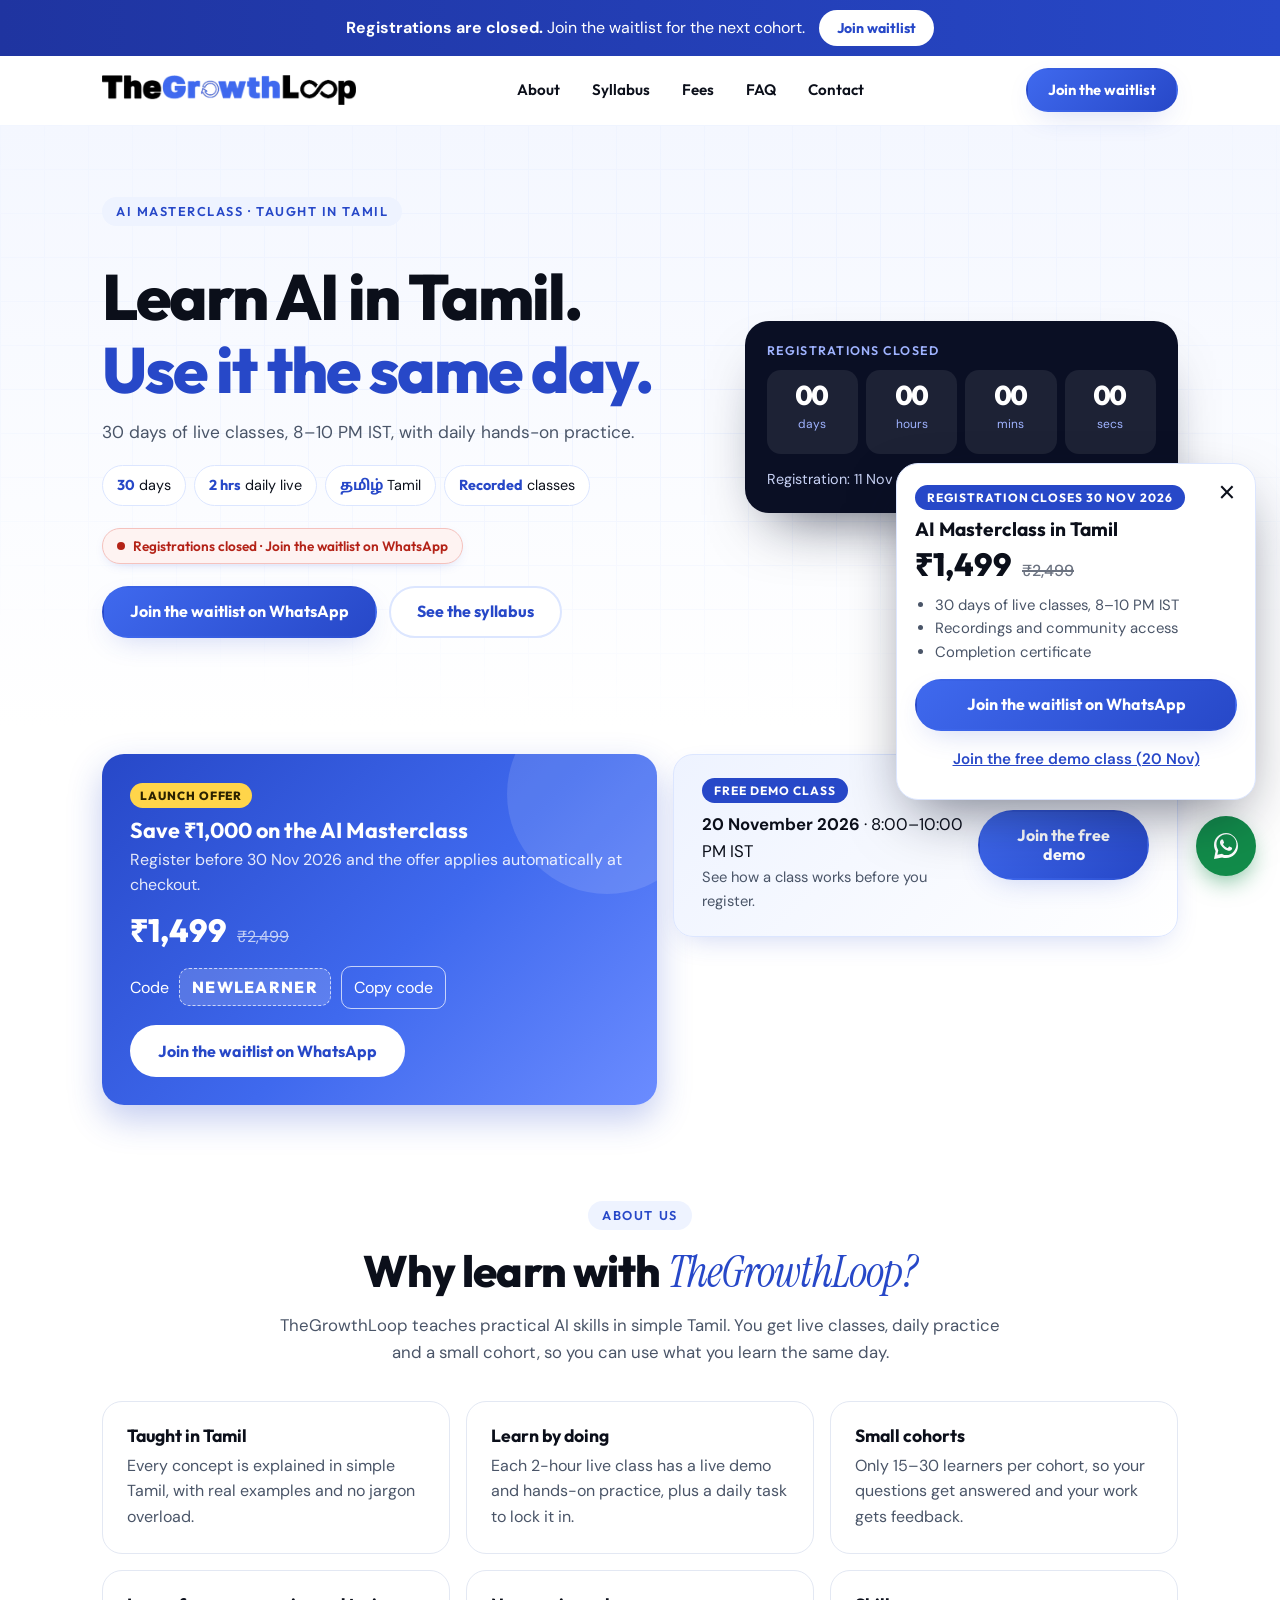
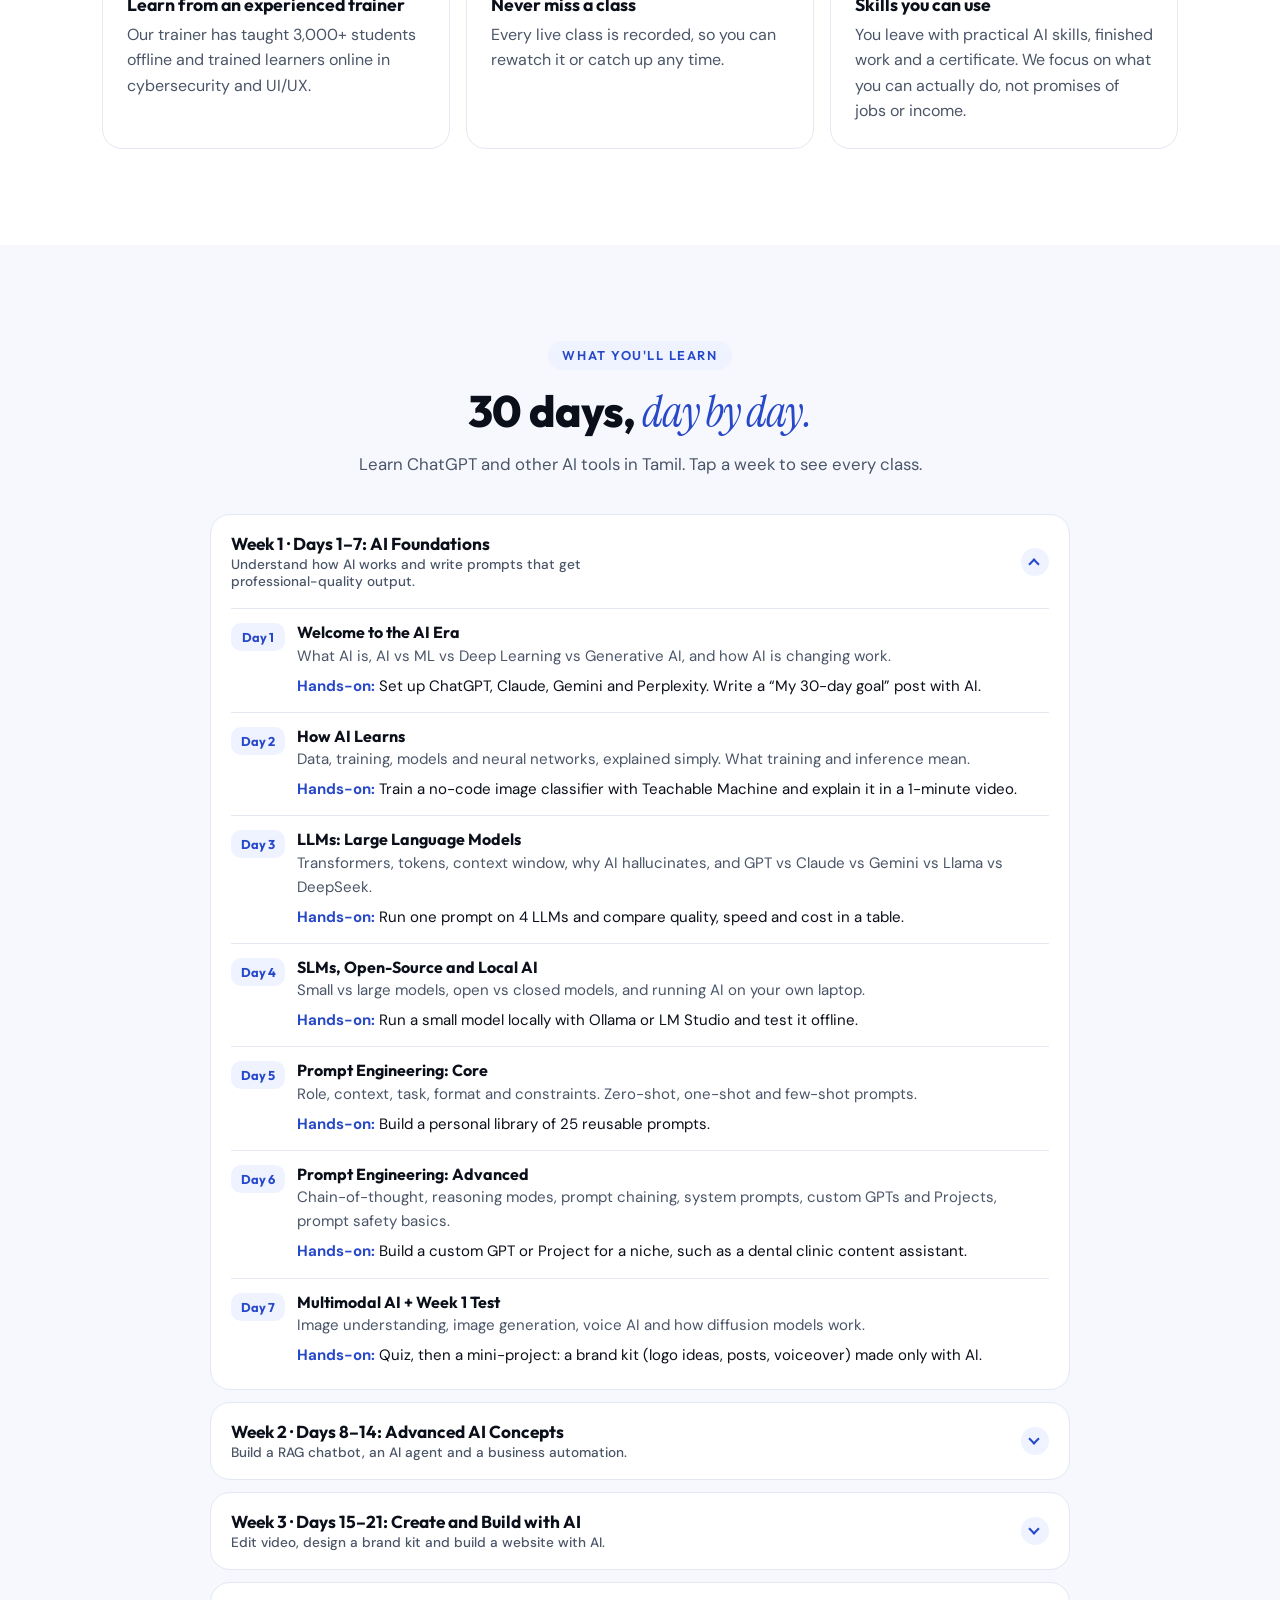
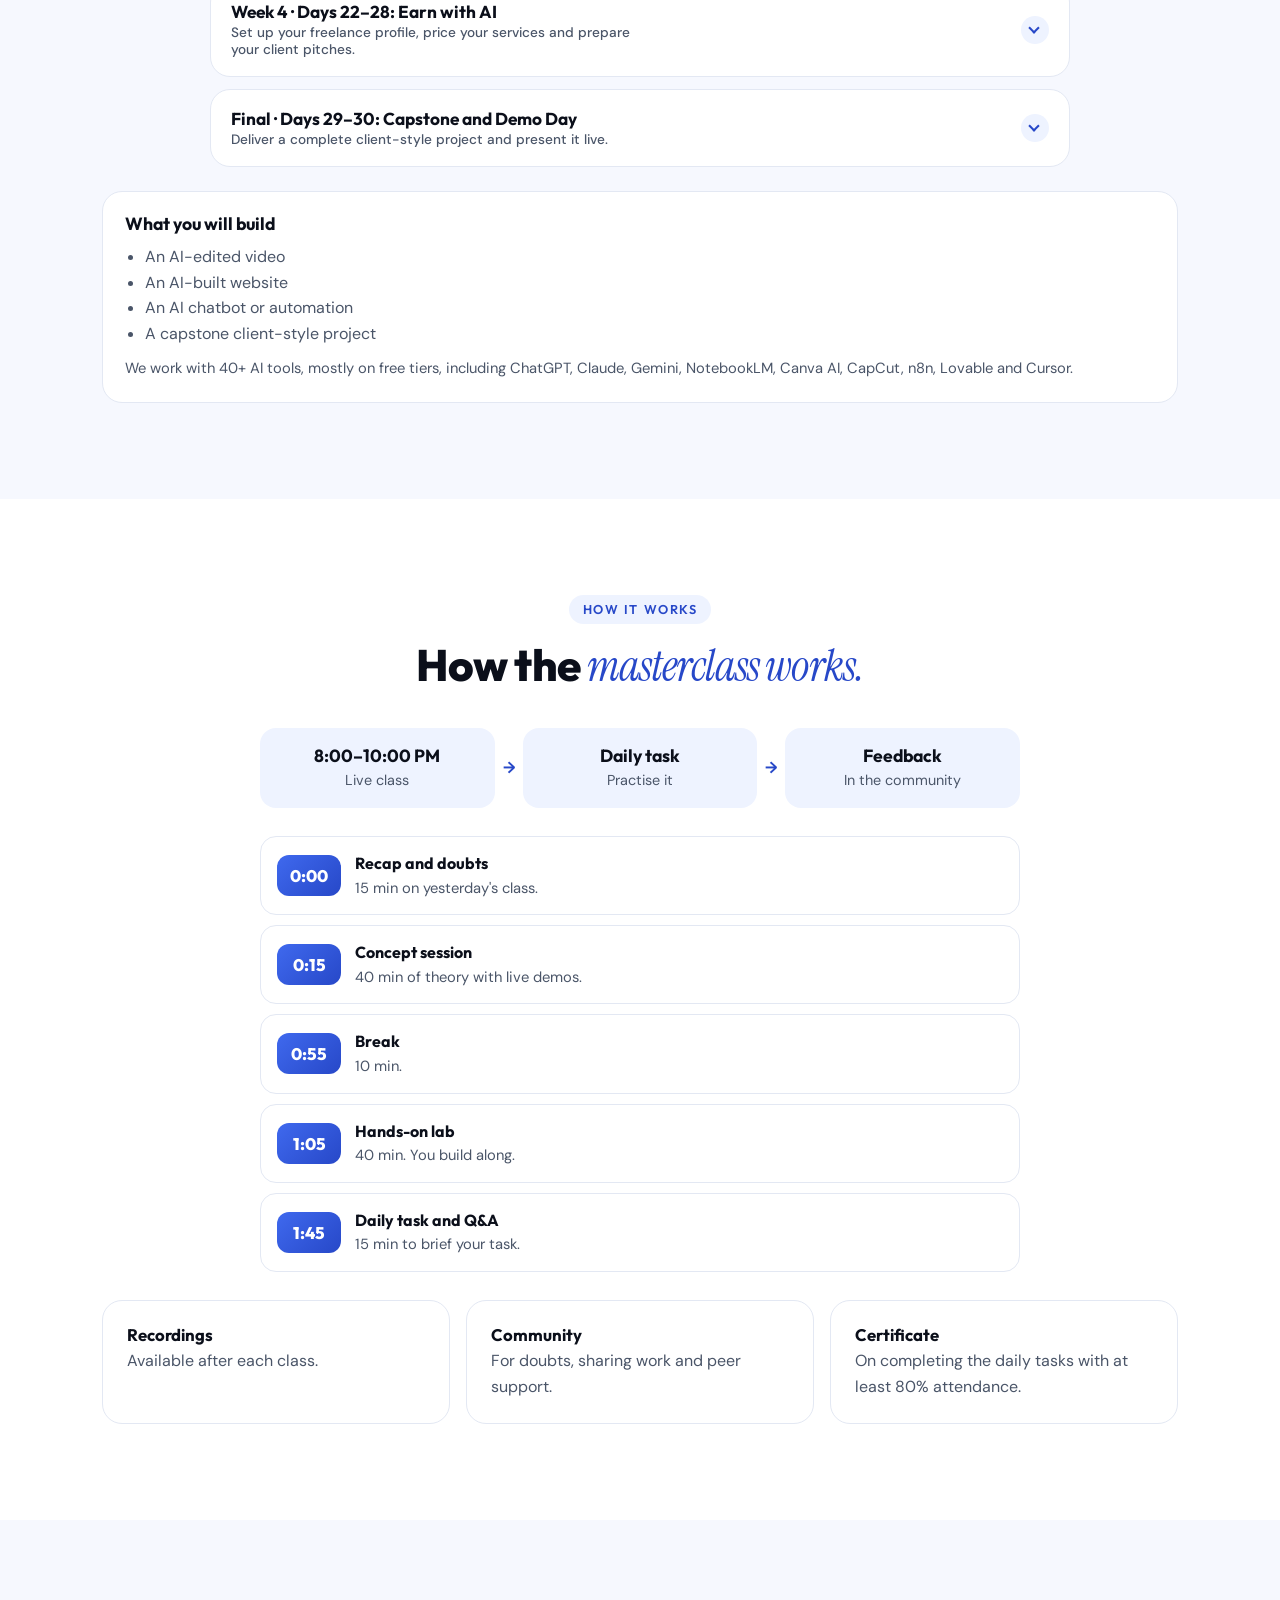
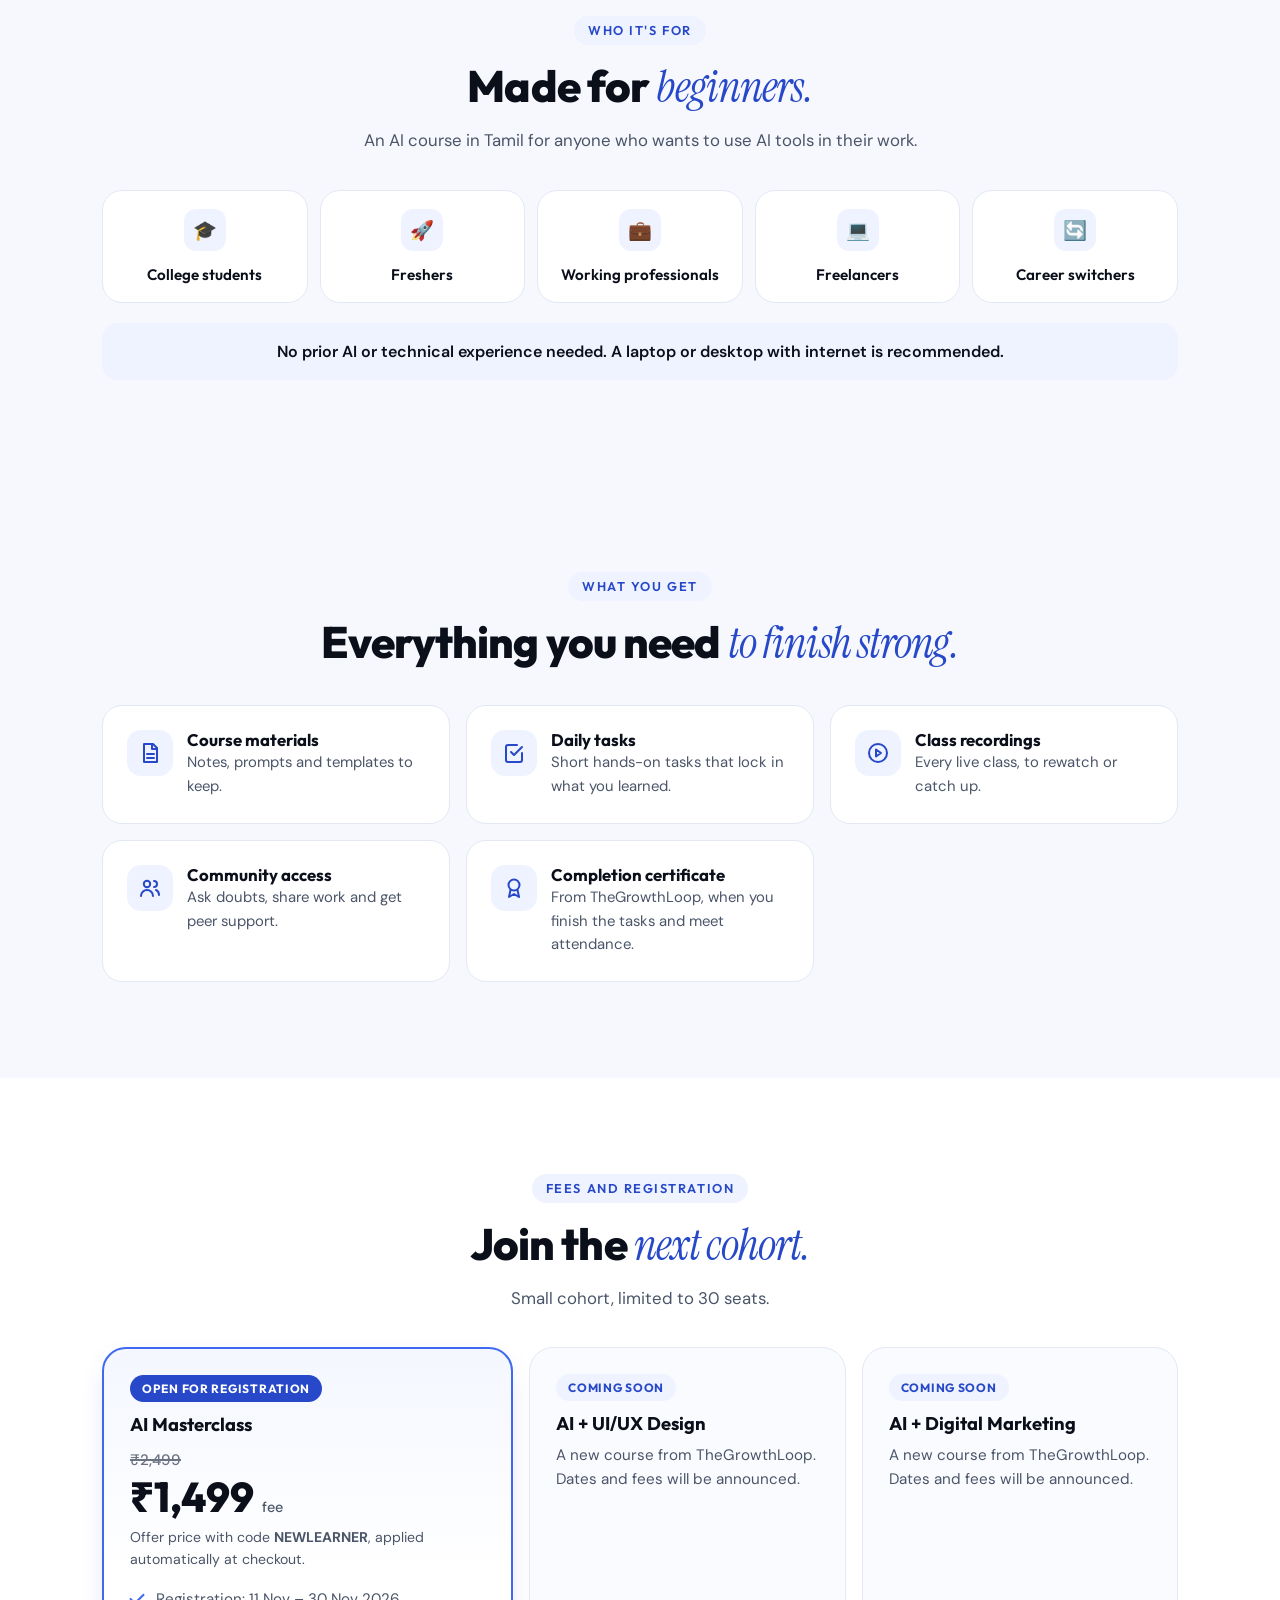
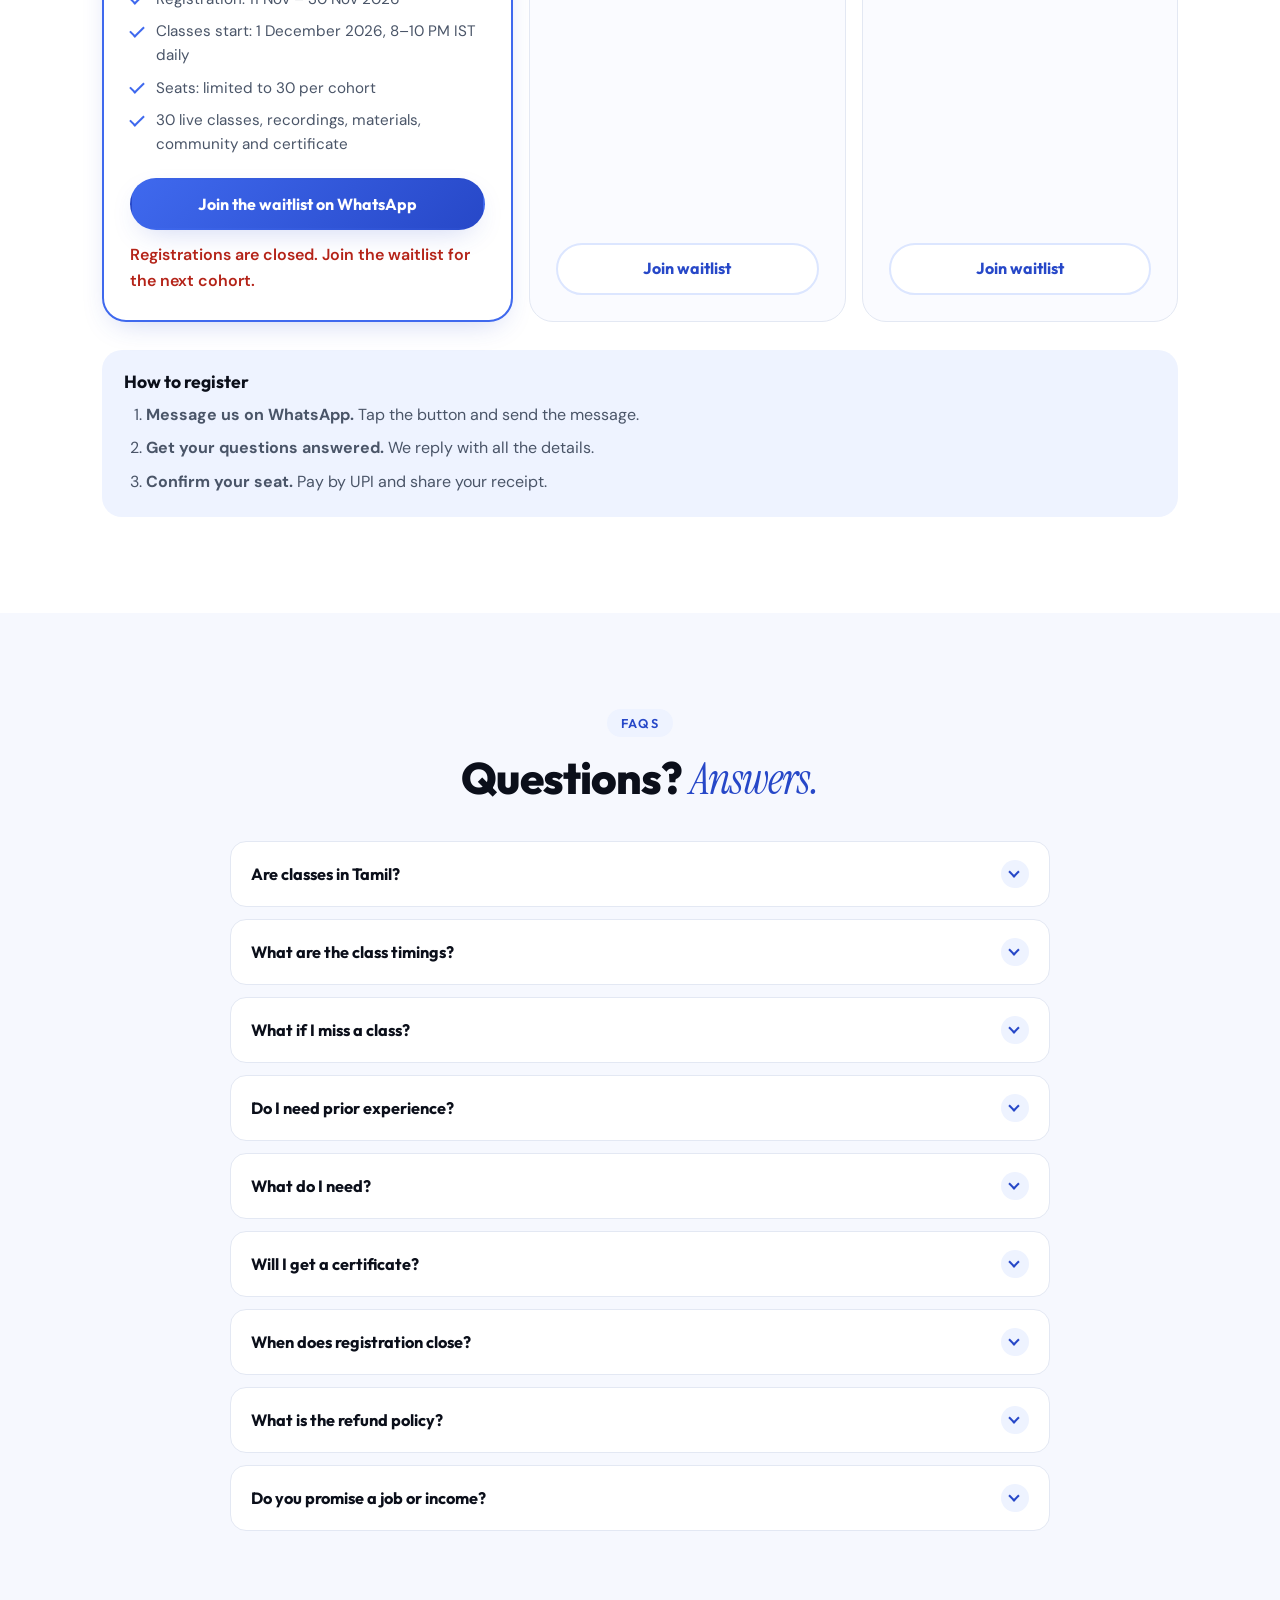
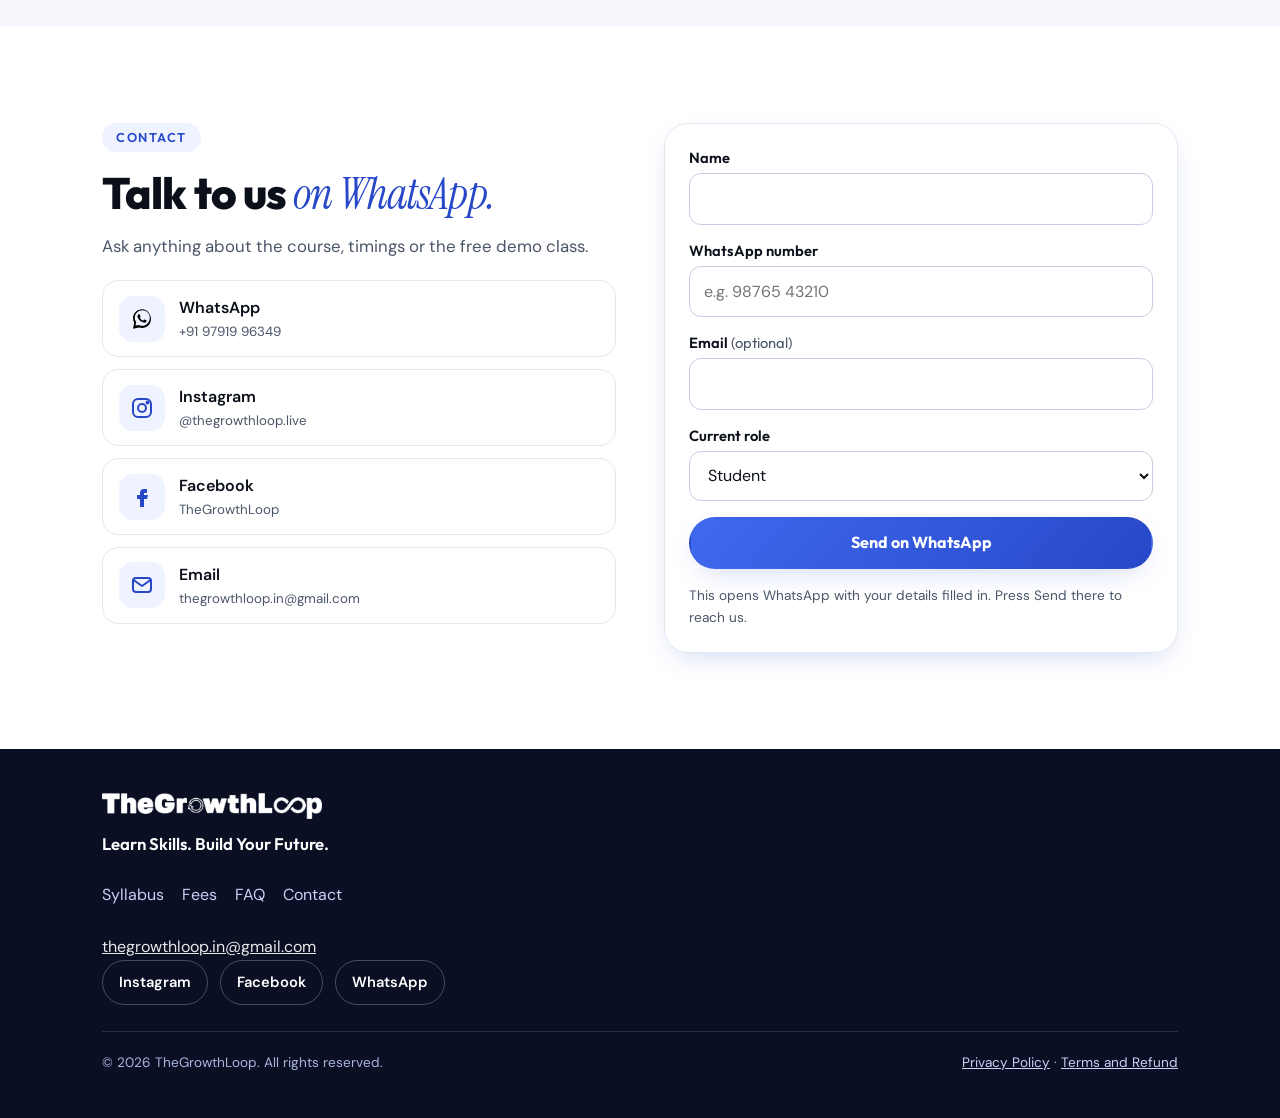
==== commit 54ce30c5: "AI Masterclass commit" ====
--- a/index.html
+++ b/index.html
@@ -1,609 +1,322 @@
 <!doctype html>
-<html lang="en">
+<html lang="en-IN">
 <head>
 <meta charset="utf-8">
 <meta name="viewport" content="width=device-width, initial-scale=1">
-<title>TheGrowthLoop | AI + UI/UX Design and AI + Digital Marketing Programs in Tamil</title>
-<meta name="description" content="Learn skills, build projects and become job-ready. Intensive 100-day challenge programs in AI + UI/UX Design and AI + Digital Marketing, taught in Tamil. Next cohort enrolments open.">
+<title>AI Masterclass in Tamil | 30-Day Live Course | TheGrowthLoop</title>
+<meta name="description" content="Learn practical AI skills in simple Tamil. 30 days of 2-hour live classes, 8–10 PM IST, with daily tasks, recordings and a certificate. Registration closes 30 Nov 2026.">
+<link rel="canonical" href="https://thegrowthloop.live/">
+<meta name="robots" content="index,follow,max-image-preview:large">
+<link rel="alternate" hreflang="en-IN" href="https://thegrowthloop.live/">
 <meta name="theme-color" content="#3F69EE">
-<link rel="canonical" href="https://thegrowthloop.live/">
-<link rel="icon" type="image/png" href="assets/favicon-64.png">
-<link rel="apple-touch-icon" href="assets/favicon.png">
 <meta property="og:type" content="website">
 <meta property="og:site_name" content="TheGrowthLoop">
-<meta property="og:title" content="TheGrowthLoop | Learn Skills. Build Projects. Become Job-Ready.">
-<meta property="og:description" content="Intensive 100-day challenge programs in AI + UI/UX Design and AI + Digital Marketing, taught in Tamil. Next cohort enrolments open.">
+<meta property="og:locale" content="en_IN">
+<meta property="og:title" content="AI Masterclass in Tamil | 30-Day Live Course | TheGrowthLoop">
+<meta property="og:description" content="Learn AI in Tamil. Use it the same day. 30 days of live classes, 8–10 PM IST, with daily tasks, recordings and a certificate.">
 <meta property="og:url" content="https://thegrowthloop.live/">
 <meta property="og:image" content="https://thegrowthloop.live/assets/og-image.png">
+<meta property="og:image:width" content="1200">
+<meta property="og:image:height" content="630">
 <meta name="twitter:card" content="summary_large_image">
+<meta name="twitter:title" content="AI Masterclass in Tamil | 30-Day Live Course">
+<meta name="twitter:description" content="Learn AI in Tamil. 30 days of live classes, 8–10 PM IST. Registration closes 30 Nov 2026.">
+<meta name="twitter:image" content="https://thegrowthloop.live/assets/og-image.png">
+<link rel="icon" href="assets/favicon.png" type="image/png">
+<link rel="apple-touch-icon" href="assets/favicon.png">
 <link rel="preconnect" href="https://fonts.googleapis.com">
 <link rel="preconnect" href="https://fonts.gstatic.com" crossorigin>
-<link rel="stylesheet" href="https://fonts.googleapis.com/css2?family=DM+Sans:ital,opsz,wght@0,9..40,400;0,9..40,500;0,9..40,600;1,9..40,400&family=Instrument+Serif:ital@1&family=Noto+Sans+Tamil:wght@500;700&family=Outfit:wght@500;600;700;800&display=swap">
+<link rel="preload" as="image" href="assets/logo.webp">
+<link href="https://fonts.googleapis.com/css2?family=DM+Sans:wght@400;500;600&family=Instrument+Serif:ital@1&family=Noto+Sans+Tamil:wght@500;700&family=Outfit:wght@500;600;700;800&display=swap" rel="stylesheet">
 <link rel="stylesheet" href="css/styles.css">
+<script type="application/ld+json">{"@context": "https://schema.org", "@type": "EducationalOrganization", "name": "TheGrowthLoop", "url": "https://thegrowthloop.live/", "logo": "https://thegrowthloop.live/assets/logo.png", "sameAs": ["https://www.instagram.com/thegrowthloop.live/", "https://www.facebook.com/profile.php?id=61584233935803"]}</script>
+<script type="application/ld+json">{"@context": "https://schema.org", "@type": "Course", "name": "AI Masterclass in Tamil (30 days)", "url": "https://thegrowthloop.live/", "description": "A 30-day live AI course taught in Tamil. 2-hour live classes daily, 8 to 10 PM IST, with daily tasks, recordings and a completion certificate.", "inLanguage": "ta", "educationalLevel": "Beginner", "timeRequired": "P30D", "provider": {"@type": "Organization", "name": "TheGrowthLoop", "sameAs": "https://thegrowthloop.live/"}, "hasCourseInstance": {"@type": "CourseInstance", "courseMode": "online", "courseWorkload": "PT2H per day"}, "offers": {"@type": "Offer", "price": "1499", "priceCurrency": "INR", "category": "Paid", "availability": "https://schema.org/LimitedAvailability", "validThrough": "2026-11-30T23:59:59+05:30", "url": "https://thegrowthloop.live/#fees"}}</script>
+<script type="application/ld+json">{"@context": "https://schema.org", "@type": "FAQPage", "mainEntity": [{"@type": "Question", "name": "Are classes in Tamil?", "acceptedAnswer": {"@type": "Answer", "text": "Yes, every class is taught in simple Tamil."}}, {"@type": "Question", "name": "What are the class timings?", "acceptedAnswer": {"@type": "Answer", "text": "Daily, 8:00–10:00 PM IST, for 30 days."}}, {"@type": "Question", "name": "What if I miss a class?", "acceptedAnswer": {"@type": "Answer", "text": "Every class is recorded, so you can catch up any time."}}, {"@type": "Question", "name": "Do I need prior experience?", "acceptedAnswer": {"@type": "Answer", "text": "No. We start from the basics."}}, {"@type": "Question", "name": "What do I need?", "acceptedAnswer": {"@type": "Answer", "text": "A laptop or desktop and a stable internet connection."}}, {"@type": "Question", "name": "Will I get a certificate?", "acceptedAnswer": {"@type": "Answer", "text": "Yes, when you complete the daily tasks and attend at least 80% of the classes."}}, {"@type": "Question", "name": "When does registration close?", "acceptedAnswer": {"@type": "Answer", "text": "30 November 2026."}}, {"@type": "Question", "name": "What is the refund policy?", "acceptedAnswer": {"@type": "Answer", "text": "You get a full refund if you cancel before the first class, and a 50% refund up to the end of Day 3. After Day 3 fees are not refundable."}}, {"@type": "Question", "name": "Do you promise a job or income?", "acceptedAnswer": {"@type": "Answer", "text": "No. We teach practical skills and help you build real work you can show."}}]}</script>
 <script>document.documentElement.classList.add('js')</script>
-<script type="application/ld+json">
-{"@context":"https://schema.org","@type":"EducationalOrganization","name":"TheGrowthLoop","url":"https://thegrowthloop.live/","logo":"https://thegrowthloop.live/assets/logo.png","description":"A practical, career-focused learning platform offering AI + UI/UX Design and AI + Digital Marketing programs in Tamil.","telephone":"+919791996349","sameAs":["https://www.instagram.com/thegrowthloop.live/","https://www.facebook.com/profile.php?id=61584233935803"]}
-</script>
-<script type="application/ld+json">
-{"@context":"https://schema.org","@type":"FAQPage","mainEntity":[
-{"@type":"Question","name":"Are the classes conducted in Tamil?","acceptedAnswer":{"@type":"Answer","text":"Yes. Our teaching sessions are conducted in Tamil to help students understand concepts comfortably."}},
-{"@type":"Question","name":"Do I need prior experience in AI or UI/UX?","acceptedAnswer":{"@type":"Answer","text":"No. The programs are designed to introduce the fundamentals and gradually build practical skills."}},
-{"@type":"Question","name":"Who can join TheGrowthLoop programs?","acceptedAnswer":{"@type":"Answer","text":"College students, freshers, beginners, aspiring freelancers and anyone interested in developing skills in these domains."}},
-{"@type":"Question","name":"Will I work on real-world projects?","acceptedAnswer":{"@type":"Answer","text":"Yes. Both programs focus on practical exercises, assignments and projects that help you demonstrate your learning."}},
-{"@type":"Question","name":"Will you help with resume building?","acceptedAnswer":{"@type":"Answer","text":"Yes. Resume building, LinkedIn optimisation and communication development are part of the professional development component."}},
-{"@type":"Question","name":"Will I get placement assistance?","acceptedAnswer":{"@type":"Answer","text":"The program focuses on job readiness and career preparation. The exact placement or interview support included in the next cohort is shared when you enquire."}},
-{"@type":"Question","name":"Can I join without a technical background?","acceptedAnswer":{"@type":"Answer","text":"Yes. You can start as a beginner and develop your skills progressively."}},
-{"@type":"Question","name":"Will I receive a certificate?","acceptedAnswer":{"@type":"Answer","text":"Certificate details for the next cohort are being finalised. Ask us when you enquire and we will share the latest information."}}
-]}
-</script>
 </head>
 <body>
-
-<!-- Icon sprite -->
-<svg width="0" height="0" style="position:absolute" aria-hidden="true" focusable="false">
-  <defs>
-    <symbol id="i-arrow" viewBox="0 0 24 24"><path d="M5 12h14M13 6l6 6-6 6"/></symbol>
-    <symbol id="i-check" viewBox="0 0 24 24"><path d="M5 12.5l4.5 4.5L19 7.5"/></symbol>
-    <symbol id="i-plus" viewBox="0 0 24 24"><path d="M12 5v14M5 12h14"/></symbol>
-    <symbol id="i-menu" viewBox="0 0 24 24"><path d="M4 7h16M4 12h16M4 17h16"/></symbol>
-    <symbol id="i-close" viewBox="0 0 24 24"><path d="M6 6l12 12M18 6L6 18"/></symbol>
-    <symbol id="i-back" viewBox="0 0 24 24"><path d="M19 12H5M11 6l-6 6 6 6"/></symbol>
-    <symbol id="i-layout" viewBox="0 0 24 24"><rect x="3.5" y="4.5" width="17" height="15" rx="2.5"/><path d="M3.5 9.5h17M9.5 9.5v10"/></symbol>
-    <symbol id="i-trend" viewBox="0 0 24 24"><path d="M3.5 17l5.5-5.5 4 4 7.5-8"/><path d="M15 7.5h5.5V13"/></symbol>
-    <symbol id="i-spark" viewBox="0 0 24 24"><path d="M12 3l1.8 5.2L19 10l-5.2 1.8L12 17l-1.8-5.2L5 10l5.2-1.8L12 3z"/><path d="M18.5 16.5l.7 1.8 1.8.7-1.8.7-.7 1.8-.7-1.8-1.8-.7 1.8-.7.7-1.8z"/></symbol>
-    <symbol id="i-users" viewBox="0 0 24 24"><circle cx="9" cy="8.5" r="3.2"/><path d="M3.5 19a5.5 5.5 0 0111 0"/><circle cx="17" cy="9.5" r="2.4"/><path d="M16 14.2a4.6 4.6 0 014.6 4.3"/></symbol>
-    <symbol id="i-file" viewBox="0 0 24 24"><path d="M7 3.5h7l4 4V20a.5.5 0 01-.5.5h-10.5a.5.5 0 01-.5-.5V4a.5.5 0 01.5-.5z"/><path d="M14 3.5V8h4M9 12.5h6M9 16h6"/></symbol>
-    <symbol id="i-chat" viewBox="0 0 24 24"><path d="M4 5.5h16v10.5H9.5L5.5 19.5V16H4V5.5z"/><path d="M8.5 9.5h7M8.5 12.5h4"/></symbol>
-    <symbol id="i-in" viewBox="0 0 24 24"><rect x="3.5" y="3.5" width="17" height="17" rx="3"/><path d="M8 10.5V16M8 7.8v.01M11.5 16v-3.2a2.1 2.1 0 014.2 0V16M11.5 10.5V16"/></symbol>
-    <symbol id="i-globe" viewBox="0 0 24 24"><circle cx="12" cy="12" r="8.5"/><path d="M3.5 12h17M12 3.5c2.5 2.5 3.5 5.5 3.5 8.5s-1 6-3.5 8.5c-2.5-2.5-3.5-5.5-3.5-8.5s1-6 3.5-8.5z"/></symbol>
-    <symbol id="i-layers" viewBox="0 0 24 24"><path d="M12 4l8 4-8 4-8-4 8-4z"/><path d="M4 12l8 4 8-4"/><path d="M4 16l8 4 8-4"/></symbol>
-    <symbol id="i-pen" viewBox="0 0 24 24"><path d="M4 20l4-1 11-11-3-3L5 16l-1 4z"/><path d="M14 7l3 3"/></symbol>
-    <symbol id="i-target" viewBox="0 0 24 24"><circle cx="12" cy="12" r="8"/><circle cx="12" cy="12" r="4"/><circle cx="12" cy="12" r=".8"/></symbol>
-    <symbol id="i-rocket" viewBox="0 0 24 24"><path d="M14 4c3 0 6 0 6 0s0 3-.5 6c-.8 3-3.5 5.5-6.5 6.5L8 11c1-3 3.5-5.7 6-7z"/><circle cx="15" cy="9" r="1.5"/><path d="M8 11l-3 .5L3.5 14l3.5-.5M13 16l-.5 3L10 20.5l.5-3.5"/></symbol>
-    <symbol id="i-book" viewBox="0 0 24 24"><path d="M5 5.5A1.5 1.5 0 016.5 4H19v14H6.5A1.5 1.5 0 005 19.5V5.5z"/><path d="M5 19.5A1.5 1.5 0 006.5 21H19"/></symbol>
-    <symbol id="i-compass" viewBox="0 0 24 24"><circle cx="12" cy="12" r="8.5"/><path d="M15.5 8.5l-2 5-5 2 2-5 5-2z"/></symbol>
-    <symbol id="i-briefcase" viewBox="0 0 24 24"><rect x="3.5" y="7.5" width="17" height="12" rx="2"/><path d="M9 7.5V6a2 2 0 012-2h2a2 2 0 012 2v1.5M3.5 13h17"/></symbol>
-    <symbol id="i-refresh" viewBox="0 0 24 24"><path d="M19 8a7.5 7.5 0 00-13-1.5L4.5 8M4.5 4v4h4M5 16a7.5 7.5 0 0013 1.5l1.5-1.5M19.5 20v-4h-4"/></symbol>
-    <symbol id="i-student" viewBox="0 0 24 24"><path d="M2.5 9.5L12 5l9.5 4.5L12 14 2.5 9.5z"/><path d="M6.5 11.8V16c0 1.2 2.5 2.5 5.5 2.5s5.5-1.3 5.5-2.5v-4.2M21.5 9.5V15"/></symbol>
-    <symbol id="i-lock" viewBox="0 0 24 24"><rect x="5" y="10.5" width="14" height="9.5" rx="2"/><path d="M8.5 10.5V8a3.5 3.5 0 017 0v2.5"/></symbol>
-    <symbol id="i-tag" viewBox="0 0 24 24"><path d="M3.5 12.2V5.5a2 2 0 012-2h6.7l8.3 8.3a2 2 0 010 2.8l-6.4 6.4a2 2 0 01-2.8 0L3.5 12.2z"/><circle cx="8.5" cy="8.5" r="1.2"/></symbol>
-    <symbol id="i-user" viewBox="0 0 24 24"><circle cx="12" cy="8.5" r="3.5"/><path d="M5 20a7 7 0 0114 0"/></symbol>
-    <symbol id="i-chev" viewBox="0 0 24 24"><path d="M6 15l6-6 6 6"/></symbol>
-    <symbol id="i-info" viewBox="0 0 24 24"><circle cx="12" cy="12" r="8.5"/><path d="M12 11v5M12 8v.01"/></symbol>
-    <symbol id="i-mail" viewBox="0 0 24 24"><rect x="3.5" y="5.5" width="17" height="13" rx="2"/><path d="M4 7l8 6 8-6"/></symbol>
-    <symbol id="i-ig" viewBox="0 0 24 24"><rect x="3.5" y="3.5" width="17" height="17" rx="5"/><circle cx="12" cy="12" r="4"/><circle cx="17.2" cy="6.8" r=".6"/></symbol>
-    <symbol id="i-fb" viewBox="0 0 24 24"><path d="M14 8.5h2.5V5h-2.8C11.2 5 10 6.6 10 8.8V11H7.5v3.5H10V21h3.5v-6.5h2.6l.4-3.5h-3V9.2c0-.5.3-.7.5-.7z"/></symbol>
-    <symbol id="i-wa" viewBox="0 0 24 24"><path d="M20 11.5a8 8 0 01-11.8 7L4 20l1.5-4.1A8 8 0 1120 11.5z"/><path d="M9.3 8.6c0 3.2 2.5 5.7 5.7 5.7l.9-1.4-1.9-1-.7.7c-.8-.3-1.6-1.1-1.9-1.9l.7-.7-1-1.9-1.8.5z"/></symbol>
-    <symbol id="i-play" viewBox="0 0 24 24"><path d="M8 5.5v13l11-6.5-11-6.5z"/></symbol>
-  </defs>
-</svg>
-
-<div class="progress" id="progress" aria-hidden="true"></div>
-<a class="skip" href="#home">Skip to content</a>
-
-<!-- HEADER -->
-<header class="hdr" id="hdr">
-  <div class="wrap hdr-in">
-    <a class="brand" href="#home" aria-label="TheGrowthLoop, home"><img src="assets/logo.png" alt="TheGrowthLoop" width="900" height="106"></a>
-    <nav class="nav" aria-label="Primary">
-      <a href="#home">Home</a>
-      <a href="#about">About Us</a>
-      <a href="#programs">Programs</a>
-      <a href="#journey">Learning Journey</a>
-      <a href="#career">Career Support</a>
-      <a href="#faqs">FAQs</a>
-      <a href="#contact">Contact</a>
+<a class="skip" href="#main">Skip to content</a>
+
+<div class="adbar" id="adbar" role="region" aria-label="Offer">
+  <span class="adtxt" data-reg-open><i class="adot" aria-hidden="true"></i><b>Next cohort is open:</b> <span data-fee>₹1,499</span> (<s data-regular>₹2,499</s>) · Code <b>NEWLEARNER</b> · Limited seats</span>
+  <span class="adtxt" data-reg-closed hidden><b>Registrations are closed.</b> Join the waitlist for the next cohort.</span>
+  <a class="adbtn" href="checkout.html" data-reg-open>Join now</a>
+  <a class="adbtn" href="#" data-wa="waitlist" data-reg-closed hidden>Join waitlist</a>
+</div>
+<header class="top" id="top">
+  <div class="wrap bar">
+    <a class="logo" href="#top" aria-label="TheGrowthLoop home"><img src="assets/logo.webp" alt="TheGrowthLoop" width="600" height="71"></a>
+    <nav class="nav" aria-label="Main">
+      <a href="#about">About</a><a href="#syllabus">Syllabus</a><a href="#fees">Fees</a><a href="#faq">FAQ</a><a href="#contact">Contact</a>
     </nav>
-    <div class="hdr-cta">
-      <button class="btn btn-p btn-sm" type="button" data-open-lead>Join Cohort</button>
-      <button class="menu-btn" id="menuBtn" type="button" aria-expanded="false" aria-controls="mobileMenu" aria-label="Open menu"><svg class="ic"><use href="#i-menu"/></svg></button>
-    </div>
-  </div>
-  <div class="mobile" id="mobileMenu" hidden>
-    <div class="wrap">
-      <a href="#home">Home</a><a href="#about">About Us</a><a href="#programs">Programs</a><a href="#journey">Learning Journey</a><a href="#career">Career Support</a><a href="#faqs">FAQs</a><a href="#contact">Contact</a>
-      <button class="btn btn-p" type="button" data-open-lead>Join Cohort</button>
-    </div>
+    <a class="btn btn-p btn-sm hbtn" href="#" data-wa="register" data-reg-btn data-closed-text="Join the waitlist">Register</a>
+    <button class="menu-btn" id="menuBtn" aria-expanded="false" aria-controls="drawer" aria-label="Open menu"><span></span><span></span><span></span></button>
+  </div>
+  <div class="drawer" id="drawer">
+    <a class="l" href="#about">About</a><a class="l" href="#syllabus">Syllabus</a><a class="l" href="#fees">Fees</a><a class="l" href="#faq">FAQ</a><a class="l" href="#contact">Contact</a>
+    <a class="btn btn-p" href="#" data-wa="register" data-reg-btn data-closed-text="Join the waitlist on WhatsApp">Register on WhatsApp</a>
   </div>
 </header>
 
-<main>
+<main id="main">
 
 <!-- 1. HERO -->
-<section class="hero gridbg" id="home" aria-labelledby="h-hero">
-  <span class="sq" data-px="0.3" style="--x:-9;--y:1"></span>
-  <span class="sq s2" data-px="-0.2" style="--x:-5;--y:7"></span>
-  <span class="sq" data-px="0.4" style="--x:8;--y:0"></span>
-  <span class="sq s2" data-px="-0.3" style="--x:10;--y:6"></span>
-  <div class="wrap hero-grid">
-    <div class="hero-copy">
-      <span class="badge"><i></i>Next Cohort · Enrollments Open</span>
-      <h1 id="h-hero">
-        <span class="line"><span class="hw" style="--i:0">Don’t</span> <span class="hw" style="--i:1">Just</span> <span class="hw" style="--i:2">Learn.</span></span>
-        <span class="line serif-line"><span class="hw" style="--i:3">Become</span> <span class="hw" style="--i:4">Job-Ready.</span></span>
-      </h1>
-      <p class="lead">Master AI-powered skills through our intensive challenge-based programs in Tamil.</p>
-      <p class="sub">Choose your career path, work on real-world projects, build your portfolio and develop the professional skills needed to stand out in today’s competitive job market.</p>
-      <div class="acts">
-        <a class="btn btn-p mag" href="#programs">Explore Programs <svg class="ic"><use href="#i-arrow"/></svg></a>
-        <button class="btn btn-s mag" type="button" data-open-lead>Join Cohort</button>
+<section class="hero">
+  <div class="gridbg" aria-hidden="true"></div>
+  <div class="wrap">
+    <div>
+      <p class="eyebrow">AI Masterclass · Taught in Tamil</p>
+      <h1 class="h1">Learn AI in Tamil. <span class="b">Use it the same day.</span></h1>
+      <p class="sub">30 days of live classes, 8–10 PM IST, with daily hands-on practice.</p>
+      <ul class="facts" aria-label="Key facts">
+        <li><b>30</b> days</li>
+        <li><b>2 hrs</b> daily live</li>
+        <li><b lang="ta">தமிழ்</b> Tamil</li>
+        <li><b>Recorded</b> classes</li>
+      </ul>
+      <p class="badge" id="regBadge"><i aria-hidden="true"></i><span id="regBadgeT">Registrations open · Closes 30 Nov 2026</span></p>
+      <div class="btns">
+        <a class="btn btn-p" href="#" data-wa="register" data-reg-btn data-closed-text="Join the waitlist on WhatsApp">Register on WhatsApp</a>
+        <a class="btn btn-o" href="#syllabus">See the syllabus</a>
       </div>
-      <div class="two-lines">
-        <p class="tl">Two career-focused programs. One goal: Your growth.</p>
-        <div class="pills">
-          <a class="pill" href="#programs"><span class="pi"><svg class="ic"><use href="#i-layout"/></svg></span>AI + UI/UX Design</a>
-          <a class="pill" href="#programs"><span class="pi"><svg class="ic"><use href="#i-trend"/></svg></span>AI + Digital Marketing</a>
+    </div>
+    <aside class="cdcard" aria-label="Registration countdown">
+      <small id="cdLabel">Registration closes in</small>
+      <div class="cdgrid" id="cdgrid" role="timer">
+        <div><b id="cdD">--</b><span>days</span></div><div><b id="cdH">--</b><span>hours</span></div>
+        <div><b id="cdM">--</b><span>mins</span></div><div><b id="cdS">--</b><span>secs</span></div>
+      </div>
+      <p class="cdnote">Registration: 11 Nov – 30 Nov 2026</p>
+    </aside>
+  </div>
+</section>
+
+<div class="wrap promos" id="offer">
+  <div class="offerbanner rv" role="region" aria-label="Launch offer">
+    <span class="otag">Launch offer</span>
+    <h3>Save ₹1,000 on the AI Masterclass</h3>
+    <p>Register before 30 Nov 2026 and the offer applies automatically at checkout.</p>
+    <div class="ob-price"><b data-fee>₹1,499</b><s data-regular>₹2,499</s></div>
+    <div class="ocode"><span>Code</span><code id="ocode">NEWLEARNER</code><button type="button" id="copyCode">Copy code</button></div>
+    <a class="btn" href="checkout.html" data-reg-open>Claim the offer</a>
+    <a class="btn" href="#" data-wa="waitlist" data-reg-closed hidden>Join the waitlist on WhatsApp</a>
+  </div>
+  <div class="demowrap">
+  <div class="demo rv">
+      <div><span class="otag">Free demo class</span><p class="dt"><b>20 November 2026</b> · 8:00–10:00 PM IST</p><p class="ds">See how a class works before you register.</p></div>
+      <a class="btn btn-p" href="#" data-wa="demo">Join the free demo</a>
+    </div>
+  </div>
+</div>
+
+<!-- 2. ABOUT US -->
+<section id="about">
+  <div class="wrap">
+    <div class="sechead center rv"><span class="eyebrow">ABOUT US</span><h2 class="h2">Why learn with <em>TheGrowthLoop?</em></h2>
+      <p class="lead">TheGrowthLoop teaches practical AI skills in simple Tamil. You get live classes, daily practice and a small cohort, so you can use what you learn the same day.</p></div>
+    <div class="grid c3">
+      <div class="card why rv"><h3>Taught in Tamil</h3><p>Every concept is explained in simple Tamil, with real examples and no jargon overload.</p></div>
+      <div class="card why rv"><h3>Learn by doing</h3><p>Each 2-hour live class has a live demo and hands-on practice, plus a daily task to lock it in.</p></div>
+      <div class="card why rv"><h3>Small cohorts</h3><p>Only 15–30 learners per cohort, so your questions get answered and your work gets feedback.</p></div>
+      <div class="card why rv"><h3>Learn from an experienced trainer</h3><p>Our trainer has taught 3,000+ students offline and trained learners online in cybersecurity and UI/UX.</p></div>
+      <div class="card why rv"><h3>Never miss a class</h3><p>Every live class is recorded, so you can rewatch it or catch up any time.</p></div>
+      <div class="card why rv"><h3>Skills you can use</h3><p>You leave with practical AI skills, finished work and a certificate. We focus on what you can actually do, not promises of jobs or income.</p></div>
+    </div>
+  </div>
+</section>
+
+<!-- 3. SYLLABUS -->
+<section class="bg-soft" id="syllabus">
+  <div class="wrap">
+    <div class="sechead center rv"><span class="eyebrow">What you'll learn</span><h2 class="h2">30 days, <em>day by day.</em></h2>
+      <p class="lead">Learn ChatGPT and other AI tools in Tamil. Tap a week to see every class.</p></div>
+    <div class="syl rv">
+<details class="w" open><summary><span>Week 1 · Days 1–7: AI Foundations<small>Understand how AI works and write prompts that get professional-quality output.</small></span><span class="chev" aria-hidden="true"></span></summary><ol class="days"><li><span class="dn">Day 1</span><div><h4>Welcome to the AI Era</h4><p>What AI is, AI vs ML vs Deep Learning vs Generative AI, and how AI is changing work.</p><p class="lab"><b>Hands-on: </b>Set up ChatGPT, Claude, Gemini and Perplexity. Write a “My 30-day goal” post with AI.</p></div></li><li><span class="dn">Day 2</span><div><h4>How AI Learns</h4><p>Data, training, models and neural networks, explained simply. What training and inference mean.</p><p class="lab"><b>Hands-on: </b>Train a no-code image classifier with Teachable Machine and explain it in a 1-minute video.</p></div></li><li><span class="dn">Day 3</span><div><h4>LLMs: Large Language Models</h4><p>Transformers, tokens, context window, why AI hallucinates, and GPT vs Claude vs Gemini vs Llama vs DeepSeek.</p><p class="lab"><b>Hands-on: </b>Run one prompt on 4 LLMs and compare quality, speed and cost in a table.</p></div></li><li><span class="dn">Day 4</span><div><h4>SLMs, Open-Source and Local AI</h4><p>Small vs large models, open vs closed models, and running AI on your own laptop.</p><p class="lab"><b>Hands-on: </b>Run a small model locally with Ollama or LM Studio and test it offline.</p></div></li><li><span class="dn">Day 5</span><div><h4>Prompt Engineering: Core</h4><p>Role, context, task, format and constraints. Zero-shot, one-shot and few-shot prompts.</p><p class="lab"><b>Hands-on: </b>Build a personal library of 25 reusable prompts.</p></div></li><li><span class="dn">Day 6</span><div><h4>Prompt Engineering: Advanced</h4><p>Chain-of-thought, reasoning modes, prompt chaining, system prompts, custom GPTs and Projects, prompt safety basics.</p><p class="lab"><b>Hands-on: </b>Build a custom GPT or Project for a niche, such as a dental clinic content assistant.</p></div></li><li><span class="dn">Day 7</span><div><h4>Multimodal AI + Week 1 Test</h4><p>Image understanding, image generation, voice AI and how diffusion models work.</p><p class="lab"><b>Hands-on: </b>Quiz, then a mini-project: a brand kit (logo ideas, posts, voiceover) made only with AI.</p></div></li></ol></details><details class="w"><summary><span>Week 2 · Days 8–14: Advanced AI Concepts<small>Build a RAG chatbot, an AI agent and a business automation.</small></span><span class="chev" aria-hidden="true"></span></summary><ol class="days"><li><span class="dn">Day 8</span><div><h4>Embeddings and Vector Databases</h4><p>Semantic search vs keyword search, vector databases and chunking.</p><p class="lab"><b>Hands-on: </b>Turn a set of FAQs into embeddings and search them by meaning.</p></div></li><li><span class="dn">Day 9</span><div><h4>RAG: Retrieval-Augmented Generation</h4><p>How RAG reduces hallucinations, the RAG pipeline, and RAG vs fine-tuning vs long context.</p><p class="lab"><b>Hands-on: </b>Build a “chat with your PDF” bot in NotebookLM, then a custom one with Flowise or n8n.</p></div></li><li><span class="dn">Day 10</span><div><h4>Fine-Tuning, Customisation and AI APIs</h4><p>Fine-tuning basics, when to fine-tune vs prompt vs RAG, and using AI through an API.</p><p class="lab"><b>Hands-on: </b>Make your first API call and build a small tool, such as a caption generator.</p></div></li><li><span class="dn">Day 11</span><div><h4>AI Agents</h4><p>Agents vs chatbots vs workflows, tool use, memory, planning and multi-agent systems.</p><p class="lab"><b>Hands-on: </b>Build a research agent that searches the web and writes a report.</p></div></li><li><span class="dn">Day 12</span><div><h4>MCP and Connected AI</h4><p>What MCP is, connecting AI to Gmail, Drive, Notion and Slack, plus skills and plugins.</p><p class="lab"><b>Hands-on: </b>Connect an AI assistant to Google Drive or Notion and automate a real task.</p></div></li><li><span class="dn">Day 13</span><div><h4>AI Automation for Business</h4><p>n8n, Make and Zapier, triggers and webhooks, WhatsApp and Instagram bots, AI voice agents.</p><p class="lab"><b>Hands-on: </b>Build a lead-capture, AI reply and Google Sheet automation for a local business.</p></div></li><li><span class="dn">Day 14</span><div><h4>AI Ethics, Safety + Week 2 Test</h4><p>Fact-checking, bias, data privacy (India&#x27;s DPDP Act basics), copyright, deepfakes and responsible use.</p><p class="lab"><b>Hands-on: </b>Quiz, then a mini-project: a WhatsApp FAQ bot powered by RAG for a sample business.</p></div></li></ol></details><details class="w"><summary><span>Week 3 · Days 15–21: Create and Build with AI<small>Edit video, design a brand kit and build a website with AI.</small></span><span class="chev" aria-hidden="true"></span></summary><ol class="days"><li><span class="dn">Day 15</span><div><h4>AI Content Writing and Copywriting</h4><p>AIDA and PAS frameworks, blogs, SEO articles, ad copy, emails, brand voice and Tamil and Hindi content.</p><p class="lab"><b>Hands-on: </b>Write a full content pack: 1 blog, 5 ad copies and 3 emails for a sample client.</p></div></li><li><span class="dn">Day 16</span><div><h4>AI Video Editing: Short Form</h4><p>Reels and Shorts workflow, CapCut AI, Descript, auto-captions, hooks and AI avatars.</p><p class="lab"><b>Hands-on: </b>Edit 3 Reels from raw footage using AI tools.</p></div></li><li><span class="dn">Day 17</span><div><h4>AI Video Generation and Long Form</h4><p>Text-to-video, AI voiceover and dubbing, scripting and thumbnails with AI.</p><p class="lab"><b>Hands-on: </b>Produce a 60-second AI-generated ad video with voiceover and music.</p></div></li><li><span class="dn">Day 18</span><div><h4>AI for Design and Branding</h4><p>Canva AI, Adobe Firefly and Figma AI. Logos, posts, carousels, brand guidelines and UI/UX basics with AI.</p><p class="lab"><b>Hands-on: </b>Design a social media kit: 10 posts and 3 carousels for a brand.</p></div></li><li><span class="dn">Day 19</span><div><h4>Website Development with AI: No-Code</h4><p>Domains, hosting, SEO basics, AI website builders, WordPress with Elementor and landing pages.</p><p class="lab"><b>Hands-on: </b>Build and publish a 5-page business website.</p></div></li><li><span class="dn">Day 20</span><div><h4>Website Development with AI: Vibe Coding</h4><p>Lovable, Bolt, v0, Cursor and Claude Code, HTML, CSS and JS basics, and deploying live.</p><p class="lab"><b>Hands-on: </b>Build a custom web app, such as an appointment booking page, and deploy it.</p></div></li><li><span class="dn">Day 21</span><div><h4>AI Marketing, SEO + Week 3 Test</h4><p>AI for SEO and AI search, Meta and Google Ads with AI, social scheduling, analytics and market research.</p><p class="lab"><b>Hands-on: </b>Quiz, then a mini-project: a full digital presence (site, social kit and 1 ad) for a mock client.</p></div></li></ol></details><details class="w"><summary><span>Week 4 · Days 22–28: Earn with AI<small>Set up your freelance profile, price your services and prepare your client pitches.</small></span><span class="chev" aria-hidden="true"></span></summary><ol class="days"><li><span class="dn">Day 22</span><div><h4>AI Income Map</h4><p>Ways to use AI skills: freelancing, an AI agency, content, digital products, consulting and automation services. Picking a niche.</p><p class="lab"><b>Hands-on: </b>Choose a niche and 3 core services. Write a one-page business plan.</p></div></li><li><span class="dn">Day 23</span><div><h4>Building a Portfolio That Sells</h4><p>Case-study format, before and after showcases, a portfolio site with AI, and personal branding on LinkedIn and Instagram.</p><p class="lab"><b>Hands-on: </b>Publish a portfolio site with your Week 2 and Week 3 projects as case studies.</p></div></li><li><span class="dn">Day 24</span><div><h4>Freelance Platforms</h4><p>Fiverr gigs, Upwork profiles and proposals, LinkedIn, Contra, Freelancer and Instagram as a client channel.</p><p class="lab"><b>Hands-on: </b>Create a Fiverr gig and an Upwork profile. Send 5 proposals.</p></div></li><li><span class="dn">Day 25</span><div><h4>Getting Clients Directly</h4><p>Local business outreach, cold email and WhatsApp scripts, LinkedIn outreach, free audit offers and referrals.</p><p class="lab"><b>Hands-on: </b>Build a 50-lead list and send 15 personalised pitches.</p></div></li><li><span class="dn">Day 26</span><div><h4>Pricing, Proposals and Closing</h4><p>Pricing models, packages, proposals and quotes with AI, discovery calls and handling objections.</p><p class="lab"><b>Hands-on: </b>Create a pricing sheet and a proposal template. Practise a mock sales call.</p></div></li><li><span class="dn">Day 27</span><div><h4>Delivering Like a Pro</h4><p>Client onboarding, briefs and contracts, scope creep, revisions, project management, invoicing, and GST and freelancer tax basics.</p><p class="lab"><b>Hands-on: </b>Build a client onboarding kit: brief form, contract and invoice template.</p></div></li><li><span class="dn">Day 28</span><div><h4>Scaling: Freelancer to AI Agency</h4><p>Productising services, retainers, hiring and white-labelling, SOPs with AI and building an audience.</p><p class="lab"><b>Hands-on: </b>Write a 90-day growth plan. Review each other&#x27;s offers.</p></div></li></ol></details><details class="w"><summary><span>Final · Days 29–30: Capstone and Demo Day<small>Deliver a complete client-style project and present it live.</small></span><span class="chev" aria-hidden="true"></span></summary><ol class="days"><li><span class="dn">Day 29</span><div><h4>Capstone Build Day</h4><p>Pick a real or mock local business and build a full AI package: website, social media kit, short video ad and one automation or chatbot. Mentors review live.</p><p class="lab"><b></b>Output: a finished client package and a case study.</p></div></li><li><span class="dn">Day 30</span><div><h4>Demo Day and Graduation</h4><p>A 5-minute pitch to a panel, feedback, a career roadmap session (jobs vs freelancing vs agency) and the certificate ceremony.</p><p class="lab"><b></b>Output: a recorded pitch for your portfolio, and your certificate.</p></div></li></ol></details>
+    </div>
+    <div class="build rv">
+      <h3>What you will build</h3>
+      <ul><li>An AI-edited video</li><li>An AI-built website</li><li>An AI chatbot or automation</li><li>A capstone client-style project</li></ul>
+      <p>We work with 40+ AI tools, mostly on free tiers, including ChatGPT, Claude, Gemini, NotebookLM, Canva AI, CapCut, n8n, Lovable and Cursor.</p>
+    </div>
+  </div>
+</section>
+
+<!-- 4. HOW IT WORKS -->
+<section id="how">
+  <div class="wrap">
+    <div class="sechead center rv"><span class="eyebrow">How it works</span><h2 class="h2">How the <em>masterclass works.</em></h2></div>
+    <div class="daily rv" aria-label="Daily rhythm">
+      <div><b>8:00–10:00 PM</b><span>Live class</span></div><i aria-hidden="true">→</i>
+      <div><b>Daily task</b><span>Practise it</span></div><i aria-hidden="true">→</i>
+      <div><b>Feedback</b><span>In the community</span></div>
+    </div>
+    <ol class="clock rv" aria-label="Inside each 2-hour class">
+      <li><span>0:00</span><div><b>Recap and doubts</b><p>15 min on yesterday's class.</p></div></li>
+      <li><span>0:15</span><div><b>Concept session</b><p>40 min of theory with live demos.</p></div></li>
+      <li><span>0:55</span><div><b>Break</b><p>10 min.</p></div></li>
+      <li><span>1:05</span><div><b>Hands-on lab</b><p>40 min. You build along.</p></div></li>
+      <li><span>1:45</span><div><b>Daily task and Q&amp;A</b><p>15 min to brief your task.</p></div></li>
+    </ol>
+    <div class="grid c3 hw">
+      <div class="card rv"><h3>Recordings</h3><p>Available after each class.</p></div>
+      <div class="card rv"><h3>Community</h3><p>For doubts, sharing work and peer support.</p></div>
+      <div class="card rv"><h3>Certificate</h3><p>On completing the daily tasks with at least 80% attendance.</p></div>
+    </div>
+  </div>
+</section>
+
+<!-- 5. WHO IT'S FOR -->
+<section class="bg-soft">
+  <div class="wrap">
+    <div class="sechead center rv"><span class="eyebrow">Who it's for</span><h2 class="h2">Made for <em>beginners.</em></h2>
+      <p class="lead">An AI course in Tamil for anyone who wants to use AI tools in their work.</p></div>
+    <ul class="who"><li class="card rv"><span class="em" aria-hidden="true">🎓</span><span>College students</span></li><li class="card rv"><span class="em" aria-hidden="true">🚀</span><span>Freshers</span></li><li class="card rv"><span class="em" aria-hidden="true">💼</span><span>Working professionals</span></li><li class="card rv"><span class="em" aria-hidden="true">💻</span><span>Freelancers</span></li><li class="card rv"><span class="em" aria-hidden="true">🔄</span><span>Career switchers</span></li></ul>
+    <p class="noexp rv">No prior AI or technical experience needed. A laptop or desktop with internet is recommended.</p>
+  </div>
+</section>
+
+<!-- 7. WHAT YOU GET -->
+<section class="bg-soft">
+  <div class="wrap">
+    <div class="sechead center rv"><span class="eyebrow">What you get</span><h2 class="h2">Everything you need <em>to finish strong.</em></h2></div>
+    <div class="grid c3"><div class="card inc rv"><div class="ic"><svg viewBox="0 0 24 24" fill="none" stroke="currentColor" stroke-width="2" stroke-linecap="round" stroke-linejoin="round" aria-hidden="true" focusable="false"><path d="M6 3h9l4 4v14H6z"/><path d="M14 3v5h5M9 13h7M9 17h7"/></svg></div><div><h3>Course materials</h3><p>Notes, prompts and templates to keep.</p></div></div><div class="card inc rv"><div class="ic"><svg viewBox="0 0 24 24" fill="none" stroke="currentColor" stroke-width="2" stroke-linecap="round" stroke-linejoin="round" aria-hidden="true" focusable="false"><path d="M9 11l3 3 8-8"/><path d="M20 12v7a2 2 0 0 1-2 2H6a2 2 0 0 1-2-2V6a2 2 0 0 1 2-2h9"/></svg></div><div><h3>Daily tasks</h3><p>Short hands-on tasks that lock in what you learned.</p></div></div><div class="card inc rv"><div class="ic"><svg viewBox="0 0 24 24" fill="none" stroke="currentColor" stroke-width="2" stroke-linecap="round" stroke-linejoin="round" aria-hidden="true" focusable="false"><circle cx="12" cy="12" r="9"/><path d="M10 8.5l5 3.5-5 3.5z"/></svg></div><div><h3>Class recordings</h3><p>Every live class, to rewatch or catch up.</p></div></div><div class="card inc rv"><div class="ic"><svg viewBox="0 0 24 24" fill="none" stroke="currentColor" stroke-width="2" stroke-linecap="round" stroke-linejoin="round" aria-hidden="true" focusable="false"><circle cx="9" cy="8" r="3.2"/><path d="M3 20c0-3.3 2.7-6 6-6s6 2.7 6 6"/><path d="M16 5a3 3 0 0 1 0 6M18 14c1.8.8 3 2.6 3 5"/></svg></div><div><h3>Community access</h3><p>Ask doubts, share work and get peer support.</p></div></div><div class="card inc rv"><div class="ic"><svg viewBox="0 0 24 24" fill="none" stroke="currentColor" stroke-width="2" stroke-linecap="round" stroke-linejoin="round" aria-hidden="true" focusable="false"><circle cx="12" cy="9" r="5.5"/><path d="M8.5 14L7 21l5-3 5 3-1.5-7"/></svg></div><div><h3>Completion certificate</h3><p>From TheGrowthLoop, when you finish the tasks and meet attendance.</p></div></div></div>
+  </div>
+</section>
+
+<!-- 8. FEES AND REGISTRATION -->
+<section id="fees">
+  <div class="wrap">
+    <div class="sechead center rv"><span class="eyebrow">Fees and registration</span><h2 class="h2">Join the <em>next cohort.</em></h2>
+      <p class="lead">Small cohort, limited to 30 seats.</p></div>
+    <div class="price">
+      <article class="pc on rv">
+        <span class="tag">Open for registration</span>
+        <h3>AI Masterclass</h3>
+        <p class="reg"><span class="was"><span class="sr">Regular price </span><s data-regular>₹2,499</s></span></p>
+        <div class="amt"><span data-fee>₹1,499</span> <small>fee</small></div>
+        <p class="promo-note">Offer price with code <b>NEWLEARNER</b>, applied automatically at checkout.</p>
+        <ul>
+          <li>Registration: 11 Nov – 30 Nov 2026</li>
+          <li>Classes start: <span data-cfg="classStart">1 December 2026</span>, 8–10 PM IST daily</li>
+          <li>Seats: limited to 30 per cohort</li>
+          <li>30 live classes, recordings, materials, community and certificate</li>
+        </ul>
+        <div class="pcbtns">
+          <a class="btn btn-p" href="checkout.html" data-reg-open>Enroll now</a>
+          <a class="btn btn-p" href="#" data-wa="waitlist" data-reg-closed hidden>Join the waitlist on WhatsApp</a>
         </div>
-        <ul class="tags" aria-label="Highlights">
-          <li>Tamil Language</li><li>Hands-on Projects</li><li>Career Development</li>
-        </ul>
+        <p class="closedmsg" data-reg-closed hidden>Registrations are closed. Join the waitlist for the next cohort.</p>
+      </article>
+      <article class="pc soon rv">
+        <span class="tag">Coming soon</span>
+        <h3>AI + UI/UX Design</h3>
+        <p>A new course from TheGrowthLoop. Dates and fees will be announced.</p>
+        <a class="btn btn-o" href="#" data-wa="waitlistUiux">Join waitlist</a>
+      </article>
+      <article class="pc soon rv">
+        <span class="tag">Coming soon</span>
+        <h3>AI + Digital Marketing</h3>
+        <p>A new course from TheGrowthLoop. Dates and fees will be announced.</p>
+        <a class="btn btn-o" href="#" data-wa="waitlistDm">Join waitlist</a>
+      </article>
+    </div>
+    <div class="regsteps rv">
+      <h3>How to register</h3>
+      <ol><li><b>Message us on WhatsApp.</b> Tap the button and send the message.</li><li><b>Get your questions answered.</b> We reply with all the details.</li><li><b>Confirm your seat.</b> Pay by UPI and share your receipt.</li></ol>
+    </div>
+  </div>
+</section>
+
+<!-- TESTIMONIALS (hidden until real feedback is added in js/config.js) -->
+<section class="bg-soft" id="testimonials" hidden>
+  <div class="wrap">
+    <div class="sechead center"><span class="eyebrow">Student feedback</span><h2 class="h2">What learners <em>say.</em></h2></div>
+    <div class="grid c3" id="tgrid"></div>
+  </div>
+</section>
+
+<!-- 9. FAQ -->
+<section class="bg-soft" id="faq">
+  <div class="wrap">
+    <div class="sechead center rv"><span class="eyebrow">FAQs</span><h2 class="h2">Questions? <em>Answers.</em></h2></div>
+    <div class="faq rv">
+<details><summary><span>Are classes in Tamil?</span><span class="chev" aria-hidden="true"></span></summary><div class="a"><p>Yes, every class is taught in simple Tamil.</p></div></details>
+<details><summary><span>What are the class timings?</span><span class="chev" aria-hidden="true"></span></summary><div class="a"><p>Daily, 8:00–10:00 PM IST, for 30 days.</p></div></details>
+<details><summary><span>What if I miss a class?</span><span class="chev" aria-hidden="true"></span></summary><div class="a"><p>Every class is recorded, so you can catch up any time.</p></div></details>
+<details><summary><span>Do I need prior experience?</span><span class="chev" aria-hidden="true"></span></summary><div class="a"><p>No. We start from the basics.</p></div></details>
+<details><summary><span>What do I need?</span><span class="chev" aria-hidden="true"></span></summary><div class="a"><p>A laptop or desktop and a stable internet connection.</p></div></details>
+<details><summary><span>Will I get a certificate?</span><span class="chev" aria-hidden="true"></span></summary><div class="a"><p>Yes, when you complete the daily tasks and attend at least 80% of the classes.</p></div></details>
+<details><summary><span>When does registration close?</span><span class="chev" aria-hidden="true"></span></summary><div class="a"><p>30 November 2026.</p></div></details>
+<details><summary><span>What is the refund policy?</span><span class="chev" aria-hidden="true"></span></summary><div class="a"><p>You get a full refund if you cancel before the first class, and a 50% refund up to the end of Day 3. Read the full policy on the <a href="terms.html#refund">Terms and Refund page</a>.</p></div></details>
+<details><summary><span>Do you promise a job or income?</span><span class="chev" aria-hidden="true"></span></summary><div class="a"><p>No. We teach practical skills and help you build real work you can show.</p></div></details>
+    </div>
+  </div>
+</section>
+
+<!-- 10. CONTACT -->
+<section id="contact">
+  <div class="wrap contact">
+    <div class="rv">
+      <span class="eyebrow">Contact</span>
+      <h2 class="h2">Talk to us <em>on WhatsApp.</em></h2>
+      <p class="lead">Ask anything about the course, timings or the free demo class.</p>
+      <div class="clinks">
+        <a class="clink" href="#" data-wa="general"><span class="ic"><svg viewBox="0 0 32 32" aria-hidden="true" focusable="false"><path d="M16.04 3C9.4 3 4 8.4 4 15.04c0 2.12.55 4.19 1.6 6.01L4 29l8.1-1.57a12 12 0 0 0 3.94.66C22.68 28.1 28 22.7 28 16.06 28 9.4 22.7 3 16.04 3zm0 22.1c-1.2 0-2.37-.32-3.4-.93l-.5-.3-4.8.93.97-4.67-.32-.5a10 10 0 0 1-1.55-5.4c0-5.5 4.5-10 10.05-10 5.5 0 9.95 4.5 9.95 10s-4.47 10.87-9.97 10.87zm5.5-7.5c-.3-.15-1.78-.88-2.05-.98-.28-.1-.48-.15-.68.15-.2.3-.78.98-.95 1.18-.18.2-.35.22-.65.07a8.2 8.2 0 0 1-2.4-1.48 9 9 0 0 1-1.66-2.07c-.17-.3-.02-.46.13-.6.13-.14.3-.35.45-.52.15-.18.2-.3.3-.5.1-.2.05-.37-.02-.52-.08-.15-.68-1.63-.93-2.23-.24-.58-.5-.5-.68-.5h-.58c-.2 0-.52.07-.8.37-.27.3-1.04 1.02-1.04 2.5s1.07 2.9 1.22 3.1c.15.2 2.1 3.2 5.08 4.48.7.3 1.26.48 1.7.62.72.23 1.37.2 1.88.12.58-.08 1.78-.73 2.03-1.43.25-.7.25-1.3.18-1.43-.08-.12-.28-.2-.58-.35z"/></svg></span><span>WhatsApp<small>+91 97919 96349</small></span></a>
+        <a class="clink" data-social="instagram" href="https://www.instagram.com/thegrowthloop.live/" target="_blank" rel="noopener"><span class="ic"><svg viewBox="0 0 24 24" fill="none" stroke="currentColor" stroke-width="2" aria-hidden="true"><rect x="3" y="3" width="18" height="18" rx="5"/><circle cx="12" cy="12" r="4"/><circle cx="17.5" cy="6.5" r="1" fill="currentColor"/></svg></span><span>Instagram<small>@thegrowthloop.live</small></span></a>
+        <a class="clink" data-social="facebook" href="https://www.facebook.com/profile.php?id=61584233935803" target="_blank" rel="noopener"><span class="ic"><svg viewBox="0 0 24 24" fill="currentColor" aria-hidden="true"><path d="M14 8h3V4h-3a4 4 0 0 0-4 4v2H7v4h3v8h4v-8h3l1-4h-4V8z"/></svg></span><span>Facebook<small>TheGrowthLoop</small></span></a>
+        <a class="clink" href="mailto:thegrowthloop.in@gmail.com"><span class="ic"><svg viewBox="0 0 24 24" fill="none" stroke="currentColor" stroke-width="2" stroke-linecap="round" stroke-linejoin="round" aria-hidden="true"><rect x="3" y="5" width="18" height="14" rx="3"/><path d="M3.5 7l8.5 6 8.5-6"/></svg></span><span>Email<small>thegrowthloop.in@gmail.com</small></span></a>
       </div>
-      <p class="journey-line">Your journey from beginner to job-ready starts here.</p>
-    </div>
-
-    <div class="hero-vis" aria-hidden="true">
-      <div class="orbit">
-        <div class="o-glow"></div>
-        <div class="o-ring o-r1"></div>
-        <div class="o-ring o-r2"></div>
-        <div class="o-ring o-r3"></div>
-        <div class="o-core"><img src="assets/icon-loop.png" alt="" width="256" height="256"></div>
-
-        <div class="spin s1">
-          <div class="slot" style="--a:0deg"><div class="un"><span class="oc">Figma</span></div></div>
-          <div class="slot" style="--a:120deg"><div class="un"><span class="oc">SEO</span></div></div>
-          <div class="slot" style="--a:240deg"><div class="un"><span class="oc">Portfolio</span></div></div>
-        </div>
-        <div class="spin s2">
-          <div class="slot" style="--a:60deg"><div class="un"><span class="oc blue">AI Tools</span></div></div>
-          <div class="slot" style="--a:180deg"><div class="un"><span class="oc">Google Ads</span></div></div>
-          <div class="slot" style="--a:300deg"><div class="un"><span class="oc">Resume</span></div></div>
-        </div>
-
-        <div class="fcard fc1">
-          <small>Next cohort</small>
-          <b>100-day challenge</b>
-          <div class="bar"><i></i></div>
-        </div>
-        <div class="fcard fc2">
-          <span class="ok"><svg class="ic"><use href="#i-check"/></svg></span>
-          <div><b>Portfolio ready</b><small>Real projects</small></div>
-        </div>
-        <div class="fcard fc3">
-          <span class="ta">தமிழ்</span>
-          <small>Taught in Tamil</small>
-        </div>
-      </div>
-    </div>
-  </div>
-
-  <div class="marquee" aria-hidden="true">
-    <div class="mq-track">
-      <span>AI-powered tools</span><i></i><span>UI/UX fundamentals</span><i></i><span>Figma and prototyping</span><i></i><span>SEO and keyword research</span><i></i><span>Google Ads</span><i></i><span>Instagram and brand growth</span><i></i><span>Portfolio development</span><i></i><span>Resume building</span><i></i><span>LinkedIn optimisation</span><i></i><span>Communication skills</span><i></i>
-      <span>AI-powered tools</span><i></i><span>UI/UX fundamentals</span><i></i><span>Figma and prototyping</span><i></i><span>SEO and keyword research</span><i></i><span>Google Ads</span><i></i><span>Instagram and brand growth</span><i></i><span>Portfolio development</span><i></i><span>Resume building</span><i></i><span>LinkedIn optimisation</span><i></i><span>Communication skills</span><i></i>
-    </div>
-  </div>
-</section>
-
-<!-- 2. OUR JOURNEY / ABOUT -->
-<section class="sec" id="about" aria-labelledby="h-about">
-  <div class="wrap">
-    <div class="head rv">
-      <span class="eyebrow">About TheGrowthLoop</span>
-      <h2 id="h-about">Nearly 3,000 Students. <span class="serif">One Growing Mission.</span></h2>
-      <p>TheGrowthLoop is a skill development platform designed to help students and freshers build the skills that today’s industries demand. We combine practical training, AI-powered tools, real-world projects and career development to help learners move beyond theoretical knowledge.</p>
-    </div>
-    <div class="about-grid">
-      <div class="about-copy rv">
-        <p>We’ve helped thousands of students take their first steps towards developing practical skills through our offline training programs.</p>
-        <p>Now, we’re expanding that experience into an online learning community where students can learn, build, collaborate and grow from anywhere.</p>
-        <blockquote>Our goal is simple: help every learner gain practical skills, build confidence, develop a strong portfolio and become ready for real-world career opportunities.</blockquote>
-      </div>
-      <div class="stats">
-        <article class="card stat rv spot" style="--d:.05s"><b class="num"><span data-count="3000" data-prefix="~">~3,000</span></b><h3>Students Trained</h3><p>Through offline training programs</p></article>
-        <article class="card stat rv spot" style="--d:.12s"><b class="num"><span data-count="2" data-pad="2">02</span></b><h3>Flagship Programs</h3><p>Designed around industry-relevant skills</p></article>
-        <article class="card stat rv spot" style="--d:.19s"><b class="num"><span data-count="100" data-suffix=" Days">100 Days</span></b><h3>Challenge-Based Learning</h3><p>A structured learning journey</p></article>
-        <article class="card stat rv spot" style="--d:.26s"><b class="num tamil">Tamil</b><h3>Learning Language</h3><p>Understand concepts in your language</p></article>
-      </div>
-    </div>
-  </div>
-</section>
-
-<!-- 3. PROGRAMS -->
-<section class="sec gridbg" id="programs" aria-labelledby="h-prog">
-  <span class="sq" data-px="0.25" style="--x:-9;--y:0"></span>
-  <span class="sq s2" data-px="-0.25" style="--x:9;--y:3"></span>
-  <div class="wrap">
-    <div class="head rv">
-      <span class="eyebrow">Our flagship programs</span>
-      <h2 id="h-prog">Choose Your Skill. <span class="serif">Build Your Future.</span></h2>
-      <p>We have designed two focused programs for students and freshers who want to develop practical, career-ready skills.</p>
-    </div>
-    <div class="progs">
-      <article class="card prog rv spot">
-        <div class="mock" role="img" aria-label="Animated illustration of a wireframe becoming a finished interface">
-          <div class="win w1"><div class="tb"><i></i><i></i><i></i></div><div class="wb"><div class="b g" style="width:42%"></div><div class="blk" style="height:44px"></div><div class="two"><div class="blk"></div><div class="blk"></div></div><div class="b" style="width:78%"></div></div></div>
-          <div class="win w2"><div class="wb"><div class="b d" style="width:52%"></div><div class="blk g" style="height:48px"></div><div class="b"></div><div class="b" style="width:60%"></div></div></div>
-          <span class="oc c1">Wireframe</span><span class="oc c2 blue">AI design</span>
-          <svg class="cur" viewBox="0 0 24 24"><path d="M5 3l14 7-6 2-2 6z"/></svg>
-        </div>
-        <div class="pbody">
-          <div class="ptop"><span class="eyebrow">Program 01</span><span class="ico"><svg class="ic"><use href="#i-layout"/></svg></span></div>
-          <h3>AI + UI/UX Design</h3>
-          <p class="ptag">Think. Design. Create.</p>
-          <p>Learn how to transform ideas into meaningful digital experiences using UI/UX principles and AI-powered design tools.</p>
-          <h4>What you’ll learn</h4>
-          <ul class="ticks cols">
-            <li><svg class="ic"><use href="#i-check"/></svg>UI/UX fundamentals</li>
-            <li><svg class="ic"><use href="#i-check"/></svg>User research and user personas</li>
-            <li><svg class="ic"><use href="#i-check"/></svg>Wireframing and information architecture</li>
-            <li><svg class="ic"><use href="#i-check"/></svg>User flows and journey mapping</li>
-            <li><svg class="ic"><use href="#i-check"/></svg>UI design and visual systems</li>
-            <li><svg class="ic"><use href="#i-check"/></svg>Figma and prototyping</li>
-            <li><svg class="ic"><use href="#i-check"/></svg>AI-powered design workflows</li>
-            <li><svg class="ic"><use href="#i-check"/></svg>Real-world design projects</li>
-            <li><svg class="ic"><use href="#i-check"/></svg>Portfolio development</li>
-          </ul>
-          <div class="by"><b>By the end</b>Build a portfolio of practical design projects and develop the confidence to approach real-world UI/UX challenges.</div>
-          <div class="cta-row"><a class="btn btn-p" data-brochure="AI + UI/UX Design" href="https://wa.me/919791996349?text=Hi%20TheGrowthLoop%2C%20I%27d%20like%20to%20get%20the%20brochure%20for%20the%20AI%20%2B%20UI/UX%20Design%20program%20%28next%20cohort%29." target="_blank" rel="noopener"><svg class="ic"><use href="#i-wa"/></svg>Get Brochure <svg class="ic"><use href="#i-arrow"/></svg></a></div>
-        </div>
-      </article>
-
-      <article class="card prog rv spot" style="--d:.1s">
-        <div class="mock" role="img" aria-label="Animated illustration of a campaign growing across content, search and ads">
-          <div class="win w1"><div class="tb"><i></i><i></i><i></i></div><div class="wb"><div class="b g" style="width:48%"></div><div class="bars"><i style="--h:34%"></i><i style="--h:52%"></i><i style="--h:44%"></i><i style="--h:72%"></i><i class="g" style="--h:94%"></i></div><div class="b" style="width:82%"></div></div></div>
-          <div class="win w2 cal"><div class="wb"><div class="blk g"></div><div class="blk"></div><div class="blk"></div><div class="blk"></div><div class="blk"></div><div class="blk g"></div><div class="blk"></div><div class="blk"></div></div></div>
-          <span class="oc c1">Content</span><span class="oc c2 blue">AI draft</span>
-        </div>
-        <div class="pbody">
-          <div class="ptop"><span class="eyebrow">Program 02</span><span class="ico"><svg class="ic"><use href="#i-trend"/></svg></span></div>
-          <h3>AI + Digital Marketing</h3>
-          <p class="ptag">Create. Market. Grow.</p>
-          <p>Learn how modern brands attract audiences, build visibility and grow their businesses using digital marketing strategies and AI tools.</p>
-          <h4>What you’ll learn</h4>
-          <ul class="ticks cols">
-            <li><svg class="ic"><use href="#i-check"/></svg>Digital marketing fundamentals</li>
-            <li><svg class="ic"><use href="#i-check"/></svg>Social media marketing</li>
-            <li><svg class="ic"><use href="#i-check"/></svg>Content strategy and content creation</li>
-            <li><svg class="ic"><use href="#i-check"/></svg>Instagram and brand growth</li>
-            <li><svg class="ic"><use href="#i-check"/></svg>SEO and keyword research</li>
-            <li><svg class="ic"><use href="#i-check"/></svg>Google Ads and paid campaigns</li>
-            <li><svg class="ic"><use href="#i-check"/></svg>AI-powered content creation</li>
-            <li><svg class="ic"><use href="#i-check"/></svg>Marketing analytics and performance tracking</li>
-            <li><svg class="ic"><use href="#i-check"/></svg>Real-world marketing projects</li>
-            <li><svg class="ic"><use href="#i-check"/></svg>Personal branding and portfolio development</li>
-          </ul>
-          <div class="by"><b>By the end</b>Develop the skills to plan campaigns, create content, manage digital platforms and execute marketing strategies.</div>
-          <div class="cta-row"><a class="btn btn-p" data-brochure="AI + Digital Marketing" href="https://wa.me/919791996349?text=Hi%20TheGrowthLoop%2C%20I%27d%20like%20to%20get%20the%20brochure%20for%20the%20AI%20%2B%20Digital%20Marketing%20program%20%28next%20cohort%29." target="_blank" rel="noopener"><svg class="ic"><use href="#i-wa"/></svg>Get Brochure <svg class="ic"><use href="#i-arrow"/></svg></a></div>
-        </div>
-      </article>
-    </div>
-  </div>
-</section>
-
-<!-- 4. THE CHALLENGE + JOURNEY -->
-<section class="sec" id="journey" aria-labelledby="h-chal" style="padding-top:40px">
-  <div class="wrap">
-    <div class="panel">
-      <div class="head rv">
-        <span class="eyebrow">The challenge program</span>
-        <h2 id="h-chal">More Than a Course. <span class="serif">It’s a Challenge.</span></h2>
-        <p>Learning a skill is just the beginning. Applying it, practising it and building something with it is what makes the difference.</p>
-        <p style="margin-top:12px">Our intensive challenge-based programs are designed to take you through a structured learning journey where every stage brings you closer to becoming job-ready.</p>
-      </div>
-
-      <div class="feats">
-        <article class="feat rv spot"><span class="icon"><svg class="ic"><use href="#i-layers"/></svg></span><h3>Structured learning journey</h3><p>Learn concepts through guided classes conducted in Tamil.</p></article>
-        <article class="feat rv spot" style="--d:.07s"><span class="icon"><svg class="ic"><use href="#i-pen"/></svg></span><h3>Hands-on implementation</h3><p>Practise what you learn through exercises, assignments and projects.</p></article>
-        <article class="feat rv spot" style="--d:.14s"><span class="icon"><svg class="ic"><use href="#i-briefcase"/></svg></span><h3>Build your portfolio</h3><p>Create work that demonstrates your skills and capabilities.</p></article>
-        <article class="feat rv spot" style="--d:.21s"><span class="icon"><svg class="ic"><use href="#i-users"/></svg></span><h3>Community learning</h3><p>Learn alongside other students, exchange ideas and grow together.</p></article>
-        <article class="feat rv spot" style="--d:.28s"><span class="icon"><svg class="ic"><use href="#i-rocket"/></svg></span><h3>Career preparation</h3><p>Prepare your resume, improve communication and optimise your LinkedIn profile.</p></article>
-      </div>
-
-      <h3 class="tl-title rv">Your learning journey</h3>
-      <ol class="timeline" id="timeline">
-        <li class="step rv"><span class="dot"><b>1</b></span><div><h4>Learn the fundamentals</h4><p>Understand the concepts, tools and foundations of your chosen domain.</p></div></li>
-        <li class="step rv"><span class="dot"><b>2</b></span><div><h4>Master AI tools</h4><p>Discover how to use AI to work smarter, improve productivity and accelerate your workflow.</p></div></li>
-        <li class="step rv"><span class="dot"><b>3</b></span><div><h4>Practise and build</h4><p>Work on practical assignments, industry-inspired challenges and real-world projects.</p></div></li>
-        <li class="step rv"><span class="dot"><b>4</b></span><div><h4>Develop your professional identity</h4><p>Build your resume, LinkedIn profile, portfolio and communication skills.</p></div></li>
-        <li class="step rv"><span class="dot"><b>5</b></span><div><h4>Get career-ready</h4><p>Develop the confidence and practical capabilities to pursue internships, jobs and freelance opportunities.</p></div></li>
-      </ol>
-    </div>
-  </div>
-</section>
-
-<!-- 5. BEYOND TECHNICAL SKILLS -->
-<section class="sec" id="career" aria-labelledby="h-beyond">
-  <div class="wrap">
-    <div class="head rv">
-      <span class="eyebrow">Beyond technical skills</span>
-      <h2 id="h-beyond">We Don’t Just Teach You a Skill. <span class="serif">We Prepare You for the Industry.</span></h2>
-      <p>Getting a job requires more than knowing how to use a tool. You need to communicate your ideas, present your work and demonstrate your abilities.</p>
-      <p style="margin-top:12px">That’s why every TheGrowthLoop program includes professional development alongside technical training.</p>
-    </div>
-    <div class="quad">
-      <article class="card q rv spot"><span class="icon"><svg class="ic"><use href="#i-file"/></svg></span><h3>Resume Building</h3><p>Create a professional resume that highlights your skills, projects and strengths.</p></article>
-      <article class="card q rv spot" style="--d:.07s"><span class="icon"><svg class="ic"><use href="#i-chat"/></svg></span><h3>Communication Skills</h3><p>Improve your verbal communication, confidence and ability to present ideas.</p></article>
-      <article class="card q rv spot" style="--d:.14s"><span class="icon"><svg class="ic"><use href="#i-in"/></svg></span><h3>LinkedIn Optimisation</h3><p>Build a professional LinkedIn presence and learn how to showcase your work.</p></article>
-      <article class="card q rv spot" style="--d:.21s"><span class="icon"><svg class="ic"><use href="#i-users"/></svg></span><h3>Community Learning</h3><p>Connect with fellow learners, share knowledge and grow together.</p></article>
-    </div>
-  </div>
-</section>
-
-<!-- 6. TAMIL EXPERIENCE -->
-<section class="sec gridbg" aria-labelledby="h-tamil" style="padding-block:88px">
-  <span class="sq" data-px="0.3" style="--x:-10;--y:1"></span>
-  <span class="sq s2" data-px="-0.3" style="--x:9;--y:4"></span>
-  <div class="wrap tamil">
-    <div class="tamil-copy rv">
-      <span class="eyebrow">Our learning experience</span>
-      <h2 id="h-tamil">Learn in Tamil. Think in English. <span class="serif">Work with the World.</span></h2>
-      <p>We believe language should never become a barrier to learning new skills.</p>
-      <p>Our classes are conducted in Tamil to make complex concepts easier to understand, while helping students develop the professional communication skills required in the workplace.</p>
-      <ul class="ticks">
-        <li><svg class="ic"><use href="#i-check"/></svg>Tamil-led teaching sessions.</li>
-        <li><svg class="ic"><use href="#i-check"/></svg>Practical demonstrations and guided learning.</li>
-        <li><svg class="ic"><use href="#i-check"/></svg>Industry-relevant AI tools.</li>
-        <li><svg class="ic"><use href="#i-check"/></svg>Project-based assignments.</li>
-        <li><svg class="ic"><use href="#i-check"/></svg>Professional development support.</li>
-      </ul>
-      <p class="closer">Understand in your language. Build skills for the global industry.</p>
-    </div>
-    <div class="lang-vis rv" aria-hidden="true">
-      <div class="lv-card l1"><span class="ta">தமிழ்</span><small>Understand</small></div>
-      <div class="lv-arrow"><svg class="ic"><use href="#i-arrow"/></svg></div>
-      <div class="lv-card l2"><span>English</span><small>Communicate</small></div>
-      <div class="lv-arrow"><svg class="ic"><use href="#i-arrow"/></svg></div>
-      <div class="lv-card l3"><span><svg class="ic"><use href="#i-globe"/></svg></span><small>Work with the world</small></div>
-    </div>
-  </div>
-</section>
-
-<!-- 7. WHO IS THIS FOR -->
-<section class="sec" aria-labelledby="h-who">
-  <div class="wrap">
-    <div class="head rv">
-      <span class="eyebrow">Who is this program for?</span>
-      <h2 id="h-who">Your Starting Point Doesn’t Matter. <span class="serif">Your Growth Does.</span></h2>
-      <p>Our programs are designed for:</p>
-    </div>
-    <div class="who">
-      <article class="card w rv spot"><span class="icon"><svg class="ic"><use href="#i-student"/></svg></span><h3>College Students</h3><p>Start developing industry-relevant skills while studying.</p></article>
-      <article class="card w rv spot" style="--d:.06s"><span class="icon"><svg class="ic"><use href="#i-briefcase"/></svg></span><h3>Freshers</h3><p>Build practical experience and prepare for your first job.</p></article>
-      <article class="card w rv spot" style="--d:.12s"><span class="icon"><svg class="ic"><use href="#i-compass"/></svg></span><h3>Career Beginners</h3><p>Explore new career opportunities in growing industries.</p></article>
-      <article class="card w rv spot" style="--d:.18s"><span class="icon"><svg class="ic"><use href="#i-pen"/></svg></span><h3>Aspiring Freelancers</h3><p>Develop skills to work on independent projects.</p></article>
-      <article class="card w rv spot" style="--d:.24s"><span class="icon"><svg class="ic"><use href="#i-refresh"/></svg></span><h3>Career Switchers</h3><p>Learn new capabilities and transition into a different domain.</p></article>
-      <article class="card w rv ghost" style="--d:.3s"><p>You don’t need to be an expert to get started. You need the willingness to learn, practise and grow.</p></article>
-    </div>
-  </div>
-</section>
-
-<!-- 8. CAREER OUTCOMES -->
-<section class="sec gridbg" aria-labelledby="h-out">
-  <span class="sq" data-px="0.2" style="--x:9;--y:0"></span>
-  <span class="sq s2" data-px="-0.2" style="--x:-9;--y:5"></span>
-  <div class="wrap">
-    <div class="head rv">
-      <span class="eyebrow">Career outcomes</span>
-      <h2 id="h-out">From Learning Skills <span class="serif">to Building a Career.</span></h2>
-      <p>Our focus is to help learners become confident in applying their skills in real-world environments.</p>
-    </div>
-    <div class="outcomes">
-      <div class="card have rv">
-        <h3>By the end of the program, you should have:</h3>
-        <ul class="ticks">
-          <li><svg class="ic"><use href="#i-check"/></svg>Practical knowledge of your chosen domain.</li>
-          <li><svg class="ic"><use href="#i-check"/></svg>Experience using AI-powered tools.</li>
-          <li><svg class="ic"><use href="#i-check"/></svg>Hands-on project experience.</li>
-          <li><svg class="ic"><use href="#i-check"/></svg>A portfolio showcasing your work.</li>
-          <li><svg class="ic"><use href="#i-check"/></svg>A professional resume.</li>
-          <li><svg class="ic"><use href="#i-check"/></svg>An optimised LinkedIn profile.</li>
-          <li><svg class="ic"><use href="#i-check"/></svg>Improved communication skills.</li>
-          <li><svg class="ic"><use href="#i-check"/></svg>Experience learning and collaborating in a community.</li>
-        </ul>
-        <p class="mission">Our mission is to make you job-ready, not just certificate-ready.</p>
-      </div>
-      <div class="roles rv" style="--d:.1s">
-        <h3>Career opportunities</h3>
-        <div class="role-cols">
-          <div class="card role"><h4><span class="ico"><svg class="ic"><use href="#i-layout"/></svg></span>AI + UI/UX</h4>
-            <ul><li>UI/UX Designer</li><li>Product Designer</li><li>UX Research Assistant</li><li>UI Designer</li><li>Junior Product Designer</li><li>Freelance UI/UX Designer</li></ul></div>
-          <div class="card role"><h4><span class="ico"><svg class="ic"><use href="#i-trend"/></svg></span>AI + Digital Marketing</h4>
-            <ul><li>Digital Marketing Executive</li><li>Social Media Executive</li><li>SEO Executive</li><li>Content Strategist</li><li>Performance Marketing Associate</li><li>Freelance Digital Marketer</li></ul></div>
-        </div>
-        <p class="disc"><svg class="ic"><use href="#i-info"/></svg>These are potential career pathways, not guaranteed placements or job titles.</p>
-      </div>
-    </div>
-  </div>
-</section>
-
-<!-- 9. WHY -->
-<section class="sec" id="why" aria-labelledby="h-why">
-  <div class="wrap">
-    <div class="head rv">
-      <span class="eyebrow">Why TheGrowthLoop?</span>
-      <h2 id="h-why">Built on Experience. <span class="serif">Designed for Your Future.</span></h2>
-      <p>There are plenty of courses available online. What makes TheGrowthLoop different is our focus on practical learning and student development.</p>
-    </div>
-    <div class="trust rv">
-      <img src="assets/icon-loop.png" alt="" width="256" height="256">
-      <p>Nearly 3,000 students trained offline. <span>Now building our online learning community.</span></p>
-    </div>
-    <p class="approach rv">Our approach combines:</p>
-    <div class="why">
-      <article class="card y rv spot"><b>01</b><h3>Real Training Experience</h3><p>Experience gained through offline student training.</p></article>
-      <article class="card y rv spot" style="--d:.06s"><b>02</b><h3>Focused Programs</h3><p>Two carefully selected career-oriented learning paths.</p></article>
-      <article class="card y rv spot" style="--d:.12s"><b>03</b><h3>AI-First Learning</h3><p>Learn to integrate AI into your everyday professional workflow.</p></article>
-      <article class="card y rv spot" style="--d:.18s"><b>04</b><h3>Practical Projects</h3><p>Apply concepts instead of simply memorising them.</p></article>
-      <article class="card y rv spot" style="--d:.24s"><b>05</b><h3>Career Development</h3><p>Resume, LinkedIn and communication support.</p></article>
-      <article class="card y rv spot" style="--d:.3s"><b>06</b><h3>Community</h3><p>Grow alongside people who share similar goals.</p></article>
-    </div>
-  </div>
-</section>
-
-<!-- TESTIMONIALS: edit CONFIG.testimonials in js/config.js (photos live in assets/students/) -->
-<section class="sec gridbg" id="reviews" aria-labelledby="h-rev">
-  <span class="sq" data-px="0.25" style="--x:9;--y:1"></span>
-  <span class="sq s2" data-px="-0.25" style="--x:-9;--y:6"></span>
-  <div class="wrap">
-    <div class="head rv">
-      <span class="eyebrow">Student testimonials</span>
-      <h2 id="h-rev">Hear from the learners <span class="serif">we have trained.</span></h2>
-    </div>
-    <div class="rtabs rv" role="tablist" aria-label="Filter testimonials">
-      <button class="rtab on" type="button" role="tab" aria-selected="true" data-f="all">All</button>
-      <button class="rtab" type="button" role="tab" aria-selected="false" data-f="uiux">AI + UI/UX</button>
-      <button class="rtab" type="button" role="tab" aria-selected="false" data-f="aimk">AI + Digital Marketing</button>
-    </div>
-    <div class="reviews" id="reviewList"></div>
-  </div>
-</section>
-
-<!-- 10. FAQ -->
-<section class="sec gridbg" id="faqs" aria-labelledby="h-faq">
-  <span class="sq" data-px="0.25" style="--x:-9;--y:1"></span>
-  <span class="sq s2" data-px="-0.25" style="--x:9;--y:5"></span>
-  <div class="wrap">
-    <div class="head rv">
-      <span class="eyebrow">Frequently asked questions</span>
-      <h2 id="h-faq">Questions, <span class="serif">answered.</span></h2>
-    </div>
-    <div class="faqs">
-      <div class="faq rv"><h3><button type="button" aria-expanded="false" aria-controls="fa0" id="fq0"><span>Are the classes conducted in Tamil?</span><span class="pm"><svg class="ic"><use href="#i-plus"/></svg></span></button></h3><div class="ans" id="fa0" role="region" aria-labelledby="fq0"><div><p>Yes. Our teaching sessions are conducted in Tamil to help students understand concepts comfortably.</p></div></div></div>
-      <div class="faq rv"><h3><button type="button" aria-expanded="false" aria-controls="fa1" id="fq1"><span>Do I need prior experience in AI or UI/UX?</span><span class="pm"><svg class="ic"><use href="#i-plus"/></svg></span></button></h3><div class="ans" id="fa1" role="region" aria-labelledby="fq1"><div><p>No. The programs are designed to introduce the fundamentals and gradually build practical skills.</p></div></div></div>
-      <div class="faq rv"><h3><button type="button" aria-expanded="false" aria-controls="fa2" id="fq2"><span>Who can join TheGrowthLoop programs?</span><span class="pm"><svg class="ic"><use href="#i-plus"/></svg></span></button></h3><div class="ans" id="fa2" role="region" aria-labelledby="fq2"><div><p>College students, freshers, beginners, aspiring freelancers and anyone interested in developing skills in these domains.</p></div></div></div>
-      <div class="faq rv"><h3><button type="button" aria-expanded="false" aria-controls="fa3" id="fq3"><span>Will I work on real-world projects?</span><span class="pm"><svg class="ic"><use href="#i-plus"/></svg></span></button></h3><div class="ans" id="fa3" role="region" aria-labelledby="fq3"><div><p>Yes. Both programs focus on practical exercises, assignments and projects that help you demonstrate your learning.</p></div></div></div>
-      <div class="faq rv"><h3><button type="button" aria-expanded="false" aria-controls="fa4" id="fq4"><span>Will you help with resume building?</span><span class="pm"><svg class="ic"><use href="#i-plus"/></svg></span></button></h3><div class="ans" id="fa4" role="region" aria-labelledby="fq4"><div><p>Yes. Resume building, LinkedIn optimisation and communication development are part of the professional development component.</p></div></div></div>
-      <div class="faq rv"><h3><button type="button" aria-expanded="false" aria-controls="fa5" id="fq5"><span>Will I get placement assistance?</span><span class="pm"><svg class="ic"><use href="#i-plus"/></svg></span></button></h3><div class="ans" id="fa5" role="region" aria-labelledby="fq5"><div><p>The program focuses on job readiness and career preparation. The exact placement or interview support included in the next cohort is shared when you enquire.</p></div></div></div>
-      <div class="faq rv"><h3><button type="button" aria-expanded="false" aria-controls="fa6" id="fq6"><span>Can I join without a technical background?</span><span class="pm"><svg class="ic"><use href="#i-plus"/></svg></span></button></h3><div class="ans" id="fa6" role="region" aria-labelledby="fq6"><div><p>Yes. You can start as a beginner and develop your skills progressively.</p></div></div></div>
-      <div class="faq rv"><h3><button type="button" aria-expanded="false" aria-controls="fa7" id="fq7"><span>Will I receive a certificate?</span><span class="pm"><svg class="ic"><use href="#i-plus"/></svg></span></button></h3><div class="ans" id="fa7" role="region" aria-labelledby="fq7"><div><p>Certificate details for the next cohort are being finalised. Ask us when you enquire and we will share the latest information.</p></div></div></div>
-    </div>
-  </div>
-</section>
-
-<!-- 11. FINAL CTA -->
-<section class="sec" aria-labelledby="h-final" style="padding-block:40px 24px">
-  <div class="wrap">
-    <div class="final rv">
-      <div class="final-bg" aria-hidden="true"></div>
-      <span class="badge dark"><i></i>Next Cohort</span>
-      <h2 id="h-final">Your Next 100 Days Can Change <span class="serif">How You Build Your Future.</span></h2>
-      <p>Stop waiting for the perfect opportunity. Start developing the skills that help you create one.</p>
-      <p class="p2">Choose your program, commit to learning and take the first step towards becoming job-ready.</p>
-      <p class="fine-tag">TheGrowthLoop – Learn. Build. Grow.</p>
-      <div class="acts">
-        <a class="btn btn-w mag" href="#programs">Explore Programs</a>
-        <button class="btn btn-ghost mag" type="button" data-open-lead>Join Our Next Cohort <svg class="ic"><use href="#i-arrow"/></svg></button>
-      </div>
-    </div>
-  </div>
-</section>
-
-<!-- 12. CONTACT / ENQUIRY -->
-<section class="sec" id="contact" aria-labelledby="h-contact">
-  <div class="wrap">
-    <div class="enq">
-      <div class="copy rv">
-        <span class="eyebrow">Contact</span>
-        <h2 id="h-contact">Your next chapter <span class="serif">starts with a skill.</span></h2>
-        <p>Tell us what you want to learn. We’ll help you explore the right program for the next cohort.</p>
-        <ul class="contacts">
-          <li><a href="https://wa.me/919791996349" data-wa target="_blank" rel="noopener"><span class="ci wa"><svg class="ic"><use href="#i-wa"/></svg></span><span><small>WhatsApp</small><b>+91 97919 96349</b></span></a></li>
-          <li><a href="https://www.instagram.com/thegrowthloop.live/" data-social="instagram" target="_blank" rel="noopener"><span class="ci"><svg class="ic"><use href="#i-ig"/></svg></span><span><small>Instagram</small><b>@thegrowthloop.live</b></span></a></li>
-          <li><a href="https://www.facebook.com/profile.php?id=61584233935803" data-social="facebook" target="_blank" rel="noopener"><span class="ci"><svg class="ic"><use href="#i-fb"/></svg></span><span><small>Facebook</small><b>TheGrowthLoop</b></span></a></li>
-        </ul>
-      </div>
-      <form class="card form rv" id="enqForm" style="--d:.1s" novalidate>
-        <h3>Send us your details</h3>
-        <div class="row">
-          <div class="f"><label for="f-name">Name</label><input id="f-name" name="name" type="text" autocomplete="name" required placeholder="Your full name"></div>
-          <div class="f"><label for="f-phone">WhatsApp number</label><input id="f-phone" name="phone" type="tel" inputmode="tel" autocomplete="tel" required placeholder="+91 00000 00000"></div>
-        </div>
-        <div class="f"><label for="f-email">Email</label><input id="f-email" name="email" type="email" autocomplete="email" required placeholder="you@example.com"></div>
-        <div class="f"><label for="f-course">Interested program</label>
-          <select id="f-course" name="course" required><option>AI + UI/UX Design</option><option>AI + Digital Marketing</option><option selected>Help me choose</option></select></div>
-        <div class="f"><label for="f-goal">Your learning goal <small>(optional)</small></label><textarea id="f-goal" name="goal" placeholder="What would you like to learn or build?"></textarea></div>
-        <p class="consent">Your enquiry opens in WhatsApp, where you press send to complete it. By continuing, you agree that TheGrowthLoop may contact you about it. <span id="privacySlot"></span></p>
-        <button class="btn btn-wa wide" type="submit"><svg class="ic"><use href="#i-wa"/></svg>Send Enquiry on WhatsApp</button>
-        <div class="status" id="status" role="status" aria-live="polite"></div>
-      </form>
-    </div>
-  </div>
-</section>
+    </div>
+    <form class="f rv" id="enq" novalidate>
+      <div><label for="fn">Name</label><input id="fn" name="name" autocomplete="name" required><p class="err" id="fn-err" role="alert"></p></div>
+      <div><label for="fp">WhatsApp number</label><input id="fp" name="phone" type="tel" inputmode="tel" autocomplete="tel" placeholder="e.g. 98765 43210" required><p class="err" id="fp-err" role="alert"></p></div>
+      <div><label for="fe">Email <span>(optional)</span></label><input id="fe" name="email" type="email" autocomplete="email"><p class="err" id="fe-err" role="alert"></p></div>
+      <div><label for="fr">Current role</label><select id="fr" name="role"><option>Student</option><option>Fresher</option><option>Working professional</option><option>Freelancer</option><option>Other</option></select></div>
+      <button class="btn btn-p" type="submit">Send on WhatsApp</button>
+      <p class="fnote" id="fnote" role="status" aria-live="polite">This opens WhatsApp with your details filled in. Press Send there to reach us.</p>
+    </form>
+  </div>
+</section>
+
 </main>
 
-<!-- FOOTER -->
-<footer class="ftr">
-  <div class="wrap">
-    <div class="fg">
-      <div class="fcol">
-        <a href="#home" aria-label="TheGrowthLoop, home"><img src="assets/logo-white-tagline.png" alt="TheGrowthLoop – The Loop that Leads to Success" width="900" height="158" class="flogo"></a>
-        <p>Learn Skills. Build Your Future.</p>
-        <p class="by-line" id="endorse" hidden></p>
-        <div class="social">
-          <a href="https://www.instagram.com/thegrowthloop.live/" data-social="instagram" target="_blank" rel="noopener" aria-label="TheGrowthLoop on Instagram"><svg class="ic"><use href="#i-ig"/></svg></a>
-          <a href="https://www.facebook.com/profile.php?id=61584233935803" data-social="facebook" target="_blank" rel="noopener" aria-label="TheGrowthLoop on Facebook"><svg class="ic"><use href="#i-fb"/></svg></a>
-          <a href="https://wa.me/919791996349" data-wa target="_blank" rel="noopener" aria-label="Chat on WhatsApp"><svg class="ic"><use href="#i-wa"/></svg></a>
-        </div>
-      </div>
-      <div class="fcol"><h4>Programs</h4><ul><li><a href="#programs">AI + UI/UX Design</a></li><li><a href="#programs">AI + Digital Marketing</a></li><li><a href="#journey">The Challenge</a></li></ul></div>
-      <div class="fcol"><h4>Explore</h4><ul><li><a href="#about">About Us</a></li><li><a href="#journey">Learning Journey</a></li><li><a href="#career">Career Support</a></li><li><a href="#faqs">FAQs</a></li><li><a href="#contact">Contact</a></li></ul></div>
-      <div class="fcol"><h4>Get in touch</h4><ul><li><a href="https://wa.me/919791996349" data-wa target="_blank" rel="noopener">WhatsApp +91 97919 96349</a></li><li><a href="#contact">Send an enquiry</a></li></ul></div>
-    </div>
-    <div class="legal"><span id="copy">© TheGrowthLoop. All rights reserved.</span><nav id="legalNav" aria-label="Legal" hidden></nav></div>
+<!-- 11. FOOTER -->
+<footer class="foot">
+  <div class="wrap">
+    <img src="assets/logo-white.webp" alt="TheGrowthLoop" width="600" height="71" loading="lazy" decoding="async">
+    <p class="tg">Learn Skills. Build Your Future.</p>
+    <nav class="fl" aria-label="Quick links"><a href="#syllabus">Syllabus</a><a href="#fees">Fees</a><a href="#faq">FAQ</a><a href="#contact">Contact</a></nav>
+    <p class="fmail"><a href="mailto:thegrowthloop.in@gmail.com">thegrowthloop.in@gmail.com</a></p>
+    <div class="soc">
+      <a data-social="instagram" href="https://www.instagram.com/thegrowthloop.live/" target="_blank" rel="noopener">Instagram</a>
+      <a data-social="facebook" href="https://www.facebook.com/profile.php?id=61584233935803" target="_blank" rel="noopener">Facebook</a>
+      <a href="#" data-wa="general">WhatsApp</a>
+    </div>
+    <div class="copy"><span>© <span id="yr">2026</span> TheGrowthLoop. All rights reserved.</span><span id="legal"><a href="privacy.html">Privacy Policy</a> · <a href="terms.html">Terms and Refund</a></span></div>
   </div>
 </footer>
 
-<!-- Floating WhatsApp -->
-<a class="fab" id="waFab" href="https://wa.me/919791996349" data-wa target="_blank" rel="noopener" aria-label="Chat with TheGrowthLoop on WhatsApp"><svg class="ic"><use href="#i-wa"/></svg><span class="tip">Chat on WhatsApp</span></a>
-
-<!-- Enquiry popup -->
-<div class="modal" id="leadModal" hidden>
-  <div class="modal-back" data-close></div>
-  <div class="modal-card" role="dialog" aria-modal="true" aria-labelledby="lm-title" tabindex="-1">
-    <button class="modal-x" type="button" data-close aria-label="Close"><svg class="ic"><use href="#i-close"/></svg></button>
-    <form id="leadForm" novalidate>
-      <div class="lstep" data-step="1">
-        <span class="stepchip">Step 1 of 2</span>
-        <div class="prog-bar" aria-hidden="true"><i class="on"></i><i></i></div>
-        <h2 id="lm-title">Start Your Learning Journey</h2>
-        <p class="sub">Tell us a little about yourself so we can guide you better.</p>
-        <div class="f"><label for="l-name">Your Name</label><input id="l-name" name="name" type="text" autocomplete="name" placeholder="Enter your name"><p class="ferr" id="e-name" hidden></p></div>
-        <div class="f"><label for="l-email">Email Address</label><input id="l-email" name="email" type="email" autocomplete="email" placeholder="Enter email address"><p class="ferr" id="e-email" hidden></p></div>
-        <div class="f"><label for="l-phone">WhatsApp Number</label><input id="l-phone" name="phone" type="tel" autocomplete="tel" inputmode="tel" placeholder="Enter WhatsApp number"><p class="ferr" id="e-phone" hidden></p></div>
-        <button class="btn btn-p wide" type="button" id="toStep2">Continue <svg class="ic"><use href="#i-arrow"/></svg></button>
-      </div>
-      <div class="lstep" data-step="2" hidden>
-        <span class="stepchip">Step 2 of 2</span>
-        <div class="prog-bar" aria-hidden="true"><i class="on"></i><i class="on"></i></div>
-        <h2>Tell Us Where You’re Starting From</h2>
-        <p class="sub">A few quick details will help us understand your background and guide you in the right direction.</p>
-        <div class="f"><label for="l-course">Interested program</label>
-          <select id="l-course" name="course"><option>AI + UI/UX Design</option><option>AI + Digital Marketing</option><option>Help me choose</option></select></div>
-        <div class="f"><label for="l-role">Current Role</label>
-          <select id="l-role" name="role"><option>College student</option><option>Fresher</option><option>Career beginner</option><option>Aspiring freelancer</option><option>Career switcher</option><option>Other</option></select></div>
-        <div class="f"><label for="l-exp">Experience</label>
-          <select id="l-exp" name="experience"><option value="">Select your experience level</option><option>Beginner</option><option>Some experience</option><option>Experienced</option></select><p class="ferr" id="e-exp" hidden></p></div>
-        <div class="f"><label for="l-time">What’s the best time to call you?</label>
-          <select id="l-time" name="time"><option>9 AM–12 PM</option><option>12 PM–3 PM</option><option>3 PM–6 PM</option><option>6 PM–9 PM</option></select></div>
-        <div class="lrow">
-          <button class="btn btn-s back" type="button" id="toStep1" aria-label="Back to step 1"><svg class="ic"><use href="#i-back"/></svg></button>
-          <button class="btn btn-p grow" type="submit" id="leadSubmit"><svg class="ic"><use href="#i-wa"/></svg>Get the Brochure</button>
-        </div>
-      </div>
-      <div class="lstep done" data-step="3" hidden>
-        <div class="okmark"><svg class="ic"><use href="#i-check"/></svg></div>
-        <h2 id="doneTitle">Thank you</h2>
-        <p class="sub" id="doneSub"></p>
-        <a class="btn btn-wa wide" id="waBtn" href="#" target="_blank" rel="noopener"><svg class="ic"><use href="#i-wa"/></svg>Get the Brochure on WhatsApp <svg class="ic"><use href="#i-arrow"/></svg></a>
-        <a class="btn btn-s wide" id="brochureLink" href="#" target="_blank" rel="noopener" hidden>Open the brochure</a>
-        <p class="fine" id="doneNote"></p>
-      </div>
-    </form>
-  </div>
+<div class="stick" id="stick">
+  <p><b data-fee>₹1,499</b> <span class="was"><span class="sr">Regular price </span><s data-regular>₹2,499</s></span><span class="o2">Registration closes 30 Nov</span></p>
+  <a class="btn btn-p btn-sm" href="#" data-wa="register" data-reg-btn data-closed-text="Join waitlist">Register</a>
 </div>
 
+<div class="pop" id="pop" role="dialog" aria-modal="false" aria-labelledby="popT" hidden>
+  <button class="x" type="button" id="popX" aria-label="Close offer">&times;</button>
+  <span class="otag">Registration closes 30 Nov 2026</span>
+  <h2 id="popT">AI Masterclass in Tamil</h2>
+  <p class="oprice"><b data-fee>₹1,499</b> <span class="was"><span class="sr">Regular price </span><s data-regular>₹2,499</s></span></p>
+  <ul><li>30 days of live classes, 8–10 PM IST</li><li>Recordings and community access</li><li>Completion certificate</li></ul>
+  <a class="btn btn-p" href="#" data-wa="register" data-reg-btn data-closed-text="Join the waitlist on WhatsApp">Register on WhatsApp</a>
+  <a class="plink" href="#" data-wa="demo">Join the free demo class (20 Nov)</a>
+</div>
+
+<a class="fab" href="#" data-wa="general" aria-label="Chat with TheGrowthLoop on WhatsApp"><svg viewBox="0 0 32 32" aria-hidden="true" focusable="false"><path d="M16.04 3C9.4 3 4 8.4 4 15.04c0 2.12.55 4.19 1.6 6.01L4 29l8.1-1.57a12 12 0 0 0 3.94.66C22.68 28.1 28 22.7 28 16.06 28 9.4 22.7 3 16.04 3zm0 22.1c-1.2 0-2.37-.32-3.4-.93l-.5-.3-4.8.93.97-4.67-.32-.5a10 10 0 0 1-1.55-5.4c0-5.5 4.5-10 10.05-10 5.5 0 9.95 4.5 9.95 10s-4.47 10.87-9.97 10.87zm5.5-7.5c-.3-.15-1.78-.88-2.05-.98-.28-.1-.48-.15-.68.15-.2.3-.78.98-.95 1.18-.18.2-.35.22-.65.07a8.2 8.2 0 0 1-2.4-1.48 9 9 0 0 1-1.66-2.07c-.17-.3-.02-.46.13-.6.13-.14.3-.35.45-.52.15-.18.2-.3.3-.5.1-.2.05-.37-.02-.52-.08-.15-.68-1.63-.93-2.23-.24-.58-.5-.5-.68-.5h-.58c-.2 0-.52.07-.8.37-.27.3-1.04 1.02-1.04 2.5s1.07 2.9 1.22 3.1c.15.2 2.1 3.2 5.08 4.48.7.3 1.26.48 1.7.62.72.23 1.37.2 1.88.12.58-.08 1.78-.73 2.03-1.43.25-.7.25-1.3.18-1.43-.08-.12-.28-.2-.58-.35z"/></svg></a>
+
 <script src="js/config.js"></script>
+<script src="js/validate.js"></script>
 <script src="js/main.js"></script>
+<script src="js/track.js"></script>
+<script src="js/engage.js"></script>
 </body>
 </html>
--- a/css/styles.css
+++ b/css/styles.css
@@ -1,506 +1,557 @@
-/* TheGrowthLoop. Clean white grid canvas, logo blue accent, dark navy feature panel. Single light look by design. */
+/* TheGrowthLoop - AI Masterclass. Mobile-first: base styles are for phones, min-width queries add desktop. */
 :root{
-  --blue:#3F69EE;
-  --blue-d:#2748C8;
-  --blue-l:#6F93FF;
-  --ink:#0B0F1A;
-  --body:#566178;
-  --soft:#7B879C;
-  --pale:#EEF3FF;
-  --pale2:#DCE6FF;
-  --line:#E3E8F3;
-  --bg:#FFFFFF;
-  --navy:#0A0F24;
-  --on-navy:#B5C0D8;
-  --grid:rgba(90,106,140,.12);
-  --g:56px;
-  --head:"Outfit",system-ui,-apple-system,"Segoe UI",Roboto,Arial,sans-serif;
-  --sans:"DM Sans",system-ui,-apple-system,"Segoe UI",Roboto,Arial,sans-serif;
-  --serif:"Instrument Serif","Times New Roman",Georgia,serif;
-  --tamil:"Noto Sans Tamil","Outfit",system-ui,sans-serif;
-  --grad:linear-gradient(135deg,#2F4BE0,#4F86FF);
-  --shadow:0 1px 2px rgba(11,15,26,.04),0 12px 32px -14px rgba(11,15,26,.14);
-  --glow:0 12px 30px -10px rgba(47,75,224,.55);
-  --ease:cubic-bezier(.2,.7,.2,1);
-  color-scheme:light;
-}
-*{box-sizing:border-box}
-html{scroll-behavior:smooth;-webkit-text-size-adjust:100%}
-body{margin:0;background:var(--bg);color:var(--body);font-family:var(--sans);font-size:17px;line-height:1.65;-webkit-font-smoothing:antialiased;overflow-x:hidden}
-h1,h2,h3,h4{font-family:var(--head);color:var(--ink);margin:0;line-height:1.1;letter-spacing:-.025em;text-wrap:balance}
+  --blue:#3F69EE; --blue-d:#2748C8; --ink:#0B0F1A; --body:#4A5568; --pale:#EEF3FF; --pale2:#DCE6FF;
+  --line:#E3E8F3; --navy:#0A0F24; --white:#fff; --wa:#128C4A;
+  --head:"Outfit","Noto Sans Tamil",system-ui,sans-serif;
+  --sans:"DM Sans","Noto Sans Tamil",system-ui,-apple-system,"Segoe UI",sans-serif;
+  --serif:"Instrument Serif",Georgia,serif;
+  --r:20px; --shadow:0 10px 30px -12px rgba(39,72,200,.28);
+}
+*,*::before,*::after{box-sizing:border-box}
+html{scroll-behavior:smooth;scroll-padding-top:76px;-webkit-text-size-adjust:100%}
+body{margin:0;font-family:var(--sans);font-size:16px;line-height:1.6;color:var(--body);background:#fff;overflow-x:hidden}
+img{max-width:100%;height:auto;display:block}
+h1,h2,h3,h4{font-family:var(--head);color:var(--ink);line-height:1.15;margin:0}
 p{margin:0}
-a{color:inherit}
-ul,ol{list-style:none;margin:0;padding:0}
-img,svg{max-width:100%}
-button,input,select,textarea{font:inherit;color:inherit}
-[hidden]{display:none!important}
-:focus-visible{outline:2px solid var(--blue);outline-offset:3px;border-radius:8px}
-.skip{position:absolute;left:-999px;top:8px;z-index:200;background:var(--ink);color:#fff;padding:10px 16px;border-radius:10px}
-.skip:focus{left:12px}
-.ic{width:20px;height:20px;fill:none;stroke:currentColor;stroke-width:1.9;stroke-linecap:round;stroke-linejoin:round;flex:none}
-.wrap{width:100%;max-width:1220px;margin:0 auto;padding-left:max(18px,env(safe-area-inset-left,0px));padding-right:max(18px,env(safe-area-inset-right,0px))}
-section{scroll-margin-top:84px}
-.sec{padding-block:100px;position:relative}
-.gridbg{background-image:linear-gradient(to right,var(--grid) 1px,transparent 1px),linear-gradient(to bottom,var(--grid) 1px,transparent 1px);background-size:var(--g) var(--g);background-position:50% 0;overflow:hidden;position:relative}
-.gridbg>.wrap{position:relative;z-index:1}
-.sq{position:absolute;width:var(--g);height:var(--g);left:calc(50% - var(--g)/2 + var(--x)*var(--g));top:calc(var(--y)*var(--g));background:var(--pale);pointer-events:none;transition:transform .4s linear;will-change:transform}
-.sq.s2{background:var(--pale2);opacity:.55}
-.serif{font-family:var(--serif);font-style:italic;font-weight:400;letter-spacing:-.005em;background:var(--grad);-webkit-background-clip:text;background-clip:text;color:transparent;padding-right:.08em}
-h2 .serif{font-size:1.1em}
-.eyebrow{display:inline-block;font-family:var(--head);font-size:12px;font-weight:600;letter-spacing:.16em;text-transform:uppercase;color:var(--blue);margin-bottom:16px}
-.head{max-width:800px;margin:0 auto 56px;text-align:center}
-.head h2{font-size:clamp(2.05rem,4.6vw,3.5rem);font-weight:700}
-.head p{margin-top:18px;font-size:1.08rem}
-
-/* buttons */
-.btn{position:relative;display:inline-flex;align-items:center;justify-content:center;gap:10px;min-height:50px;padding:0 26px;border-radius:999px;border:1px solid transparent;font-family:var(--head);font-weight:600;font-size:.98rem;letter-spacing:-.005em;text-decoration:none;cursor:pointer;white-space:nowrap;overflow:hidden;transition:transform .25s var(--ease),box-shadow .25s,background .25s,border-color .25s}
-.btn .ic{width:18px;height:18px}
-.btn-p{background:var(--grad);color:#fff;box-shadow:var(--glow)}
-.btn-p::after{content:"";position:absolute;inset:0;background:linear-gradient(110deg,transparent 30%,rgba(255,255,255,.35) 50%,transparent 70%);transform:translateX(-120%);transition:transform .7s var(--ease)}
-.btn-p:hover{transform:translateY(-2px);box-shadow:0 16px 34px -10px rgba(47,75,224,.65)}
-.btn-p:hover::after{transform:translateX(120%)}
-.btn-s{background:#fff;color:var(--ink);border-color:var(--line);box-shadow:0 1px 2px rgba(11,15,26,.05)}
-.btn-s:hover{border-color:#BFCDF0;transform:translateY(-2px);box-shadow:var(--shadow)}
-.btn-w{background:#fff;color:var(--ink)}
-.btn-w:hover{transform:translateY(-2px);box-shadow:0 14px 30px -12px rgba(0,0,0,.5)}
-.btn-ghost{background:rgba(255,255,255,.1);color:#fff;border-color:rgba(255,255,255,.35)}
-.btn-ghost:hover{background:rgba(255,255,255,.18);transform:translateY(-2px)}
-.btn-wa{background:#25D366;color:#fff;box-shadow:0 12px 28px -10px rgba(37,211,102,.7)}
-.btn-wa:hover{transform:translateY(-2px);background:#1FBE5B}
-.btn-sm{min-height:44px;padding:0 20px;font-size:.92rem}
-.btn[disabled]{opacity:.6;cursor:not-allowed;transform:none!important}
-.wide{width:100%}
-.mag{will-change:transform}
-
-/* progress + header */
-.progress{position:fixed;left:0;top:0;height:3px;width:100%;transform-origin:0 50%;transform:scaleX(0);background:var(--grad);z-index:60}
-.hdr{position:sticky;top:env(safe-area-inset-top,0px);z-index:50;transition:background .3s,box-shadow .3s,border-color .3s;border-bottom:1px solid transparent}
-.hdr.scrolled{background:rgba(255,255,255,.86);backdrop-filter:blur(14px);-webkit-backdrop-filter:blur(14px);border-color:var(--line);box-shadow:0 8px 24px -18px rgba(11,15,26,.25)}
-body::before{content:"";position:fixed;inset:0 0 auto;height:env(safe-area-inset-top,0px);z-index:55;background:var(--bg)}
-.hdr-in{display:flex;align-items:center;justify-content:space-between;gap:20px;height:76px}
-.brand{display:block;flex:none}
-.brand img{display:block;height:30px;width:auto}
-.nav{display:flex;gap:2px}
-.nav a{position:relative;padding:9px 13px;border-radius:999px;text-decoration:none;font-weight:500;font-size:.95rem;color:var(--body);transition:color .2s,background .2s}
-.nav a:hover{color:var(--ink);background:var(--pale)}
-.nav a.on{color:var(--blue-d);background:var(--pale)}
-.hdr-cta{display:flex;align-items:center;gap:10px}
-.menu-btn{display:none;width:46px;height:46px;border-radius:14px;border:1px solid var(--line);background:#fff;cursor:pointer;place-items:center;color:var(--ink)}
-.mobile{border-top:1px solid var(--line);background:#fff;padding-block:10px 20px}
-.mobile a{display:block;padding:14px 2px;font-family:var(--head);font-weight:600;color:var(--ink);text-decoration:none;border-bottom:1px solid var(--line)}
-.mobile .btn{margin-top:18px;width:100%}
-
-/* hero */
-.hero{padding-block:48px 0}
-.hero::after{content:"";position:absolute;left:62%;top:-120px;width:820px;height:620px;transform:translateX(-50%);background:radial-gradient(closest-side,rgba(79,134,255,.16),transparent);pointer-events:none}
-.hero-grid{display:grid;grid-template-columns:1.2fr .8fr;gap:40px;align-items:center;padding-block:36px 72px}
-.hero-copy{min-width:0}
-.badge{display:inline-flex;align-items:center;gap:10px;padding:8px 18px;border-radius:999px;background:#fff;border:1px solid var(--pale2);color:var(--blue-d);font-family:var(--head);font-weight:600;font-size:.76rem;letter-spacing:.1em;text-transform:uppercase;box-shadow:0 1px 2px rgba(63,105,238,.1)}
-.badge i{position:relative;width:8px;height:8px;border-radius:50%;background:#22C55E}
-.badge i::after{content:"";position:absolute;inset:-4px;border-radius:50%;border:2px solid #22C55E;opacity:.5;animation:ping 1.8s ease-out infinite}
-.badge.dark{background:rgba(255,255,255,.1);border-color:rgba(255,255,255,.25);color:#fff}
-@keyframes ping{0%{transform:scale(.6);opacity:.7}100%{transform:scale(1.7);opacity:0}}
-.hero h1{margin-top:26px;font-size:clamp(2.4rem,4.6vw,3.9rem);font-weight:800;letter-spacing:-.04em;line-height:1.02}
-.hero h1 .line{display:flex;flex-wrap:wrap;column-gap:.24em}
-.hero h1 .hw{display:inline-block;overflow:hidden;vertical-align:top;padding-bottom:.12em;margin-bottom:-.12em}
-.js .hero h1 .hw{opacity:0;transform:translateY(105%);animation:wordUp .9s var(--ease) forwards;animation-delay:calc(.15s + var(--i)*.09s)}
-@keyframes wordUp{to{opacity:1;transform:none}}
-.serif-line .hw{font-family:var(--serif);font-style:italic;font-weight:400;font-size:1.1em;letter-spacing:-.01em;line-height:1.02;background:var(--grad);-webkit-background-clip:text;background-clip:text;color:transparent;padding-right:.1em}
-.hero .lead{margin-top:26px;font-family:var(--head);font-weight:500;font-size:clamp(1.15rem,2vw,1.4rem);line-height:1.4;color:var(--ink);letter-spacing:-.015em;max-width:560px}
-.hero .sub{margin-top:14px;max-width:560px;font-size:1.04rem}
-.acts{display:flex;gap:14px;flex-wrap:wrap;margin-top:32px}
-.two-lines{margin-top:36px;display:grid;gap:14px}
-.tl{font-family:var(--head);font-size:.82rem;font-weight:600;letter-spacing:.1em;text-transform:uppercase;color:var(--soft)}
-.pills{display:flex;gap:12px;flex-wrap:wrap}
-.pill{display:inline-flex;align-items:center;gap:10px;padding:10px 20px 10px 10px;border-radius:999px;background:#fff;border:1px solid var(--line);font-family:var(--head);font-weight:600;color:var(--ink);text-decoration:none;box-shadow:var(--shadow);transition:transform .25s var(--ease),border-color .25s}
-.pill:hover{transform:translateY(-3px);border-color:#B7C9F5}
-.pi{display:grid;place-items:center;width:34px;height:34px;border-radius:50%;background:var(--pale);color:var(--blue)}
-.pi .ic{width:17px;height:17px}
-.tags{display:flex;gap:8px;flex-wrap:wrap}
-.tags li{padding:6px 14px;border-radius:999px;background:var(--pale);color:var(--blue-d);font-size:.86rem;font-weight:500}
-.journey-line{margin-top:22px;font-family:var(--serif);font-style:italic;font-size:1.3rem;color:var(--ink)}
-
-/* orbit visual */
-.hero-vis{min-width:0;display:grid;place-items:center}
-.orbit{position:relative;width:min(100%,540px);aspect-ratio:1;container-type:inline-size;--r1:27cqw;--r2:42cqw}
-.o-glow{position:absolute;inset:14%;border-radius:50%;background:radial-gradient(closest-side,rgba(79,134,255,.28),transparent);animation:breathe 5s ease-in-out infinite}
-@keyframes breathe{50%{transform:scale(1.12);opacity:.8}}
-.o-ring{position:absolute;left:50%;top:50%;border-radius:50%;border:1.5px dashed #C7D5FA;transform:translate(-50%,-50%)}
-.o-r1{width:calc(var(--r1)*2);height:calc(var(--r1)*2)}
-.o-r2{width:calc(var(--r2)*2);height:calc(var(--r2)*2);border-style:solid;border-color:#E0E8FB}
-.o-r3{width:calc(var(--r2)*2 + 8cqw);height:calc(var(--r2)*2 + 8cqw);border:1px solid #EEF2FC}
-.o-core{position:absolute;left:50%;top:50%;width:25cqw;height:25cqw;transform:translate(-50%,-50%);border-radius:50%;background:#fff;box-shadow:0 20px 50px -18px rgba(47,75,224,.45),0 0 0 10px rgba(238,243,255,.9);display:grid;place-items:center;z-index:3}
-.o-core img{width:66%;height:auto;animation:spin 14s linear infinite}
-@keyframes spin{to{transform:rotate(360deg)}}
-.spin{position:absolute;inset:0;z-index:2}
-.spin.s1{animation:spin 38s linear infinite;--r:var(--r1)}
-.spin.s2{animation:spin 60s linear infinite reverse;--r:var(--r2)}
-.slot{position:absolute;left:50%;top:50%;width:0;height:0;transform:rotate(var(--a))}
-.un{position:absolute;left:var(--r);top:0;transform:translate(-50%,-50%)}
-.un .oc{display:block;animation:unspin 38s linear infinite;white-space:nowrap}
-.s2 .un .oc{animation:unspin-r 60s linear infinite}
-@keyframes unspin{from{transform:rotate(calc(var(--a)*-1))}to{transform:rotate(calc(var(--a)*-1 - 360deg))}}
-@keyframes unspin-r{from{transform:rotate(calc(var(--a)*-1))}to{transform:rotate(calc(var(--a)*-1 + 360deg))}}
-.oc{display:inline-block;padding:7px 14px;border-radius:999px;background:#fff;border:1px solid var(--pale2);font-family:var(--head);font-weight:600;font-size:12.5px;color:var(--ink);box-shadow:0 8px 20px -10px rgba(47,75,224,.5)}
-.oc.blue{background:var(--grad);color:#fff;border-color:transparent}
-.fcard{position:absolute;z-index:4;background:#fff;border:1px solid var(--line);border-radius:18px;padding:12px 16px;box-shadow:0 18px 40px -16px rgba(11,15,26,.28);animation:float 6s ease-in-out infinite}
-.fcard small{display:block;font-size:11.5px;color:var(--soft);line-height:1.3}
-.fcard b{display:block;font-family:var(--head);font-size:14px;color:var(--ink);line-height:1.3}
-.fc1{left:-2%;top:14%;min-width:160px}
-.fc1 .bar{height:6px;border-radius:6px;background:var(--pale2);margin-top:8px;overflow:hidden}
-.fc1 .bar i{display:block;height:100%;width:100%;border-radius:6px;background:var(--grad);transform-origin:0 50%;animation:fill 5s ease-in-out infinite}
-@keyframes fill{0%{transform:scaleX(.08)}70%,100%{transform:scaleX(.82)}}
-.fc2{right:-2%;bottom:16%;display:flex;gap:10px;align-items:center;animation-delay:-2s}
-.ok{display:grid;place-items:center;width:30px;height:30px;border-radius:50%;background:#DCFCE7;color:#16A34A}
-.ok .ic{width:16px;height:16px;stroke-width:2.6}
-.fc3{right:6%;top:6%;text-align:center;animation-delay:-4s;padding:10px 16px}
-.ta{display:block;font-family:var(--tamil);font-weight:700;font-size:1.15rem;color:var(--blue-d);line-height:1.3}
-@keyframes float{50%{transform:translateY(-10px)}}
-
-/* marquee */
-.marquee{position:relative;z-index:1;overflow:hidden;border-block:1px solid var(--line);background:rgba(255,255,255,.8);padding-block:18px;mask-image:linear-gradient(90deg,transparent,#000 8%,#000 92%,transparent);-webkit-mask-image:linear-gradient(90deg,transparent,#000 8%,#000 92%,transparent)}
-.mq-track{display:flex;align-items:center;gap:28px;width:max-content;animation:mq 46s linear infinite}
-.mq-track span{font-family:var(--head);font-weight:600;font-size:1.02rem;color:var(--ink);white-space:nowrap}
-.mq-track i{width:7px;height:7px;border-radius:2px;background:var(--blue);transform:rotate(45deg);flex:none}
-.marquee:hover .mq-track{animation-play-state:paused}
-@keyframes mq{to{transform:translateX(-50%)}}
-
-/* cards */
-.card{background:#fff;border:1px solid var(--line);border-radius:26px;box-shadow:var(--shadow);transition:transform .35s var(--ease),box-shadow .35s,border-color .35s}
-.card:hover{transform:translateY(-5px);border-color:#C4D3F7;box-shadow:0 2px 4px rgba(11,15,26,.05),0 26px 50px -22px rgba(47,75,224,.35)}
-.spot{position:relative;overflow:hidden}
-.spot::before{content:"";position:absolute;inset:0;pointer-events:none;opacity:0;transition:opacity .3s;background:radial-gradient(360px circle at var(--mx,50%) var(--my,50%),rgba(79,134,255,.14),transparent 60%)}
-.spot:hover::before{opacity:1}
-.spot>*{position:relative}
-.icon,.ico{display:inline-grid;place-items:center;width:46px;height:46px;border-radius:15px;background:var(--pale);color:var(--blue);flex:none}
-.ico{width:40px;height:40px;border-radius:13px}
-
-/* about */
-.about-grid{display:grid;grid-template-columns:.95fr 1.05fr;gap:48px;align-items:center}
-.about-copy{display:grid;gap:18px;font-size:1.06rem}
-.about-copy blockquote{margin:6px 0 0;padding:20px 24px;border-radius:20px;background:var(--pale);color:var(--ink);font-family:var(--head);font-weight:500;font-size:1.1rem;line-height:1.5;letter-spacing:-.01em;border:1px solid var(--pale2)}
-.stats{display:grid;grid-template-columns:1fr 1fr;gap:20px}
-.stat{padding:28px}
-.num{display:block;font-family:var(--head);font-weight:800;font-size:clamp(2.2rem,4vw,3.1rem);letter-spacing:-.04em;line-height:1;background:var(--grad);-webkit-background-clip:text;background-clip:text;color:transparent;font-variant-numeric:tabular-nums;margin-bottom:14px}
-.num.tamil{font-family:var(--tamil);font-weight:700;letter-spacing:-.01em}
-.stat h3{font-size:1.1rem;font-weight:600;letter-spacing:-.015em}
-.stat p{margin-top:6px;font-size:.94rem;line-height:1.5}
-
-/* programs */
-.progs{display:grid;grid-template-columns:1fr 1fr;gap:28px;align-items:stretch}
-.prog{padding:18px 18px 32px;display:flex;flex-direction:column;min-width:0}
-.pbody{padding:26px 14px 0;display:flex;flex-direction:column;gap:14px;flex:1}
-.ptop{display:flex;align-items:center;justify-content:space-between}
-.ptop .eyebrow{margin:0}
-.prog h3{font-size:2rem;font-weight:700}
-.ptag{font-family:var(--serif);font-style:italic;font-size:1.5rem;color:var(--blue);line-height:1.2}
-.prog h4{margin-top:6px;font-size:.78rem;font-family:var(--head);letter-spacing:.14em;text-transform:uppercase;color:var(--soft);font-weight:600}
-.ticks{display:grid;gap:10px}
-.ticks li{display:flex;gap:12px;align-items:flex-start;color:#44536B;font-size:.99rem;line-height:1.5}
-.ticks .ic{width:21px;height:21px;padding:3px;border-radius:50%;background:var(--pale);color:var(--blue);margin-top:1px;stroke-width:2.6}
-.ticks.cols{grid-template-columns:1fr;gap:9px}
-.by{margin-top:6px;padding:18px 20px;border-radius:20px;background:linear-gradient(135deg,var(--pale),#F7F9FF);border:1px solid var(--pale2);font-size:.97rem;color:#34425C}
-.by b{display:block;font-family:var(--head);font-size:.74rem;letter-spacing:.14em;text-transform:uppercase;color:var(--blue);margin-bottom:5px}
-.cta-row{display:flex;gap:12px;flex-wrap:wrap;margin-top:auto;padding-top:14px}
-
-/* mini mocks */
-.mock{position:relative;height:230px;border-radius:20px;background:linear-gradient(180deg,#F6F9FF,#E6EEFF);border:1px solid var(--pale2);overflow:hidden}
-.win{position:absolute;background:#fff;border:1px solid var(--line);border-radius:14px;box-shadow:0 10px 26px -12px rgba(11,15,26,.28);animation:float 7s ease-in-out infinite}
-.win.w1{left:7%;top:14%;width:52%;height:72%}
-.win.w2{right:7%;top:10%;width:30%;height:80%;border-radius:20px;animation-delay:-3s}
-.tb{display:flex;gap:5px;padding:9px 11px;border-bottom:1px solid var(--line)}
-.tb i{width:7px;height:7px;border-radius:50%;background:#D5DEEC}
-.wb{padding:12px;display:grid;gap:9px;align-content:start}
-.wb .two{display:grid;grid-template-columns:1fr 1fr;gap:8px}
-.b{height:8px;border-radius:4px;background:#DCE6F6}
-.b.d{background:#B8CDF2}
-.b.g{background:var(--grad)}
-.blk{height:32px;border-radius:9px;background:var(--pale2)}
-.blk.g{background:var(--grad)}
-.bars{display:flex;align-items:flex-end;gap:8px;height:80px}
-.bars i{flex:1;height:var(--h);border-radius:6px;background:var(--pale2);transform-origin:50% 100%;animation:grow 3.6s ease-in-out infinite}
-.bars i:nth-child(2){animation-delay:.12s}.bars i:nth-child(3){animation-delay:.24s}.bars i:nth-child(4){animation-delay:.36s}.bars i:nth-child(5){animation-delay:.48s}
-.bars i.g{background:var(--grad)}
-@keyframes grow{0%{transform:scaleY(.15)}35%,100%{transform:scaleY(1)}}
-.cal .wb{grid-template-columns:repeat(2,1fr);padding:10px}
-.cal .blk{height:24px}
-.mock .oc{position:absolute;font-size:11.5px;padding:5px 11px;animation:float 5s ease-in-out infinite}
-.mock .c1{left:6%;bottom:8%}
-.mock .c2{left:42%;top:6%;animation-delay:-2s}
-.cur{position:absolute;width:24px;height:24px;left:48%;top:56%;fill:var(--ink);stroke:#fff;stroke-width:1.5;stroke-linejoin:round;animation:curmove 6s ease-in-out infinite}
-@keyframes curmove{0%,100%{transform:translate(0,0)}40%{transform:translate(46px,-26px)}70%{transform:translate(18px,20px)}}
-
-/* dark panel */
-.panel{position:relative;overflow:hidden;background:var(--navy);border-radius:44px;padding:clamp(28px,5.5vw,84px)}
-.panel::before{content:"";position:absolute;inset:0;background-image:linear-gradient(to right,rgba(255,255,255,.05) 1px,transparent 1px),linear-gradient(to bottom,rgba(255,255,255,.05) 1px,transparent 1px);background-size:var(--g) var(--g);background-position:50% 0;mask-image:linear-gradient(#000,transparent 80%);-webkit-mask-image:linear-gradient(#000,transparent 80%)}
-.panel::after{content:"";position:absolute;right:-180px;top:-220px;width:620px;height:620px;background:radial-gradient(closest-side,rgba(79,134,255,.38),transparent);pointer-events:none}
-.panel>*{position:relative;z-index:1}
-.panel .head h2{color:#fff}
-.panel .head .eyebrow{color:#86B1FF}
-.panel .head p{color:var(--on-navy)}
-.feats{display:grid;grid-template-columns:repeat(6,1fr);gap:18px}
-.feat{grid-column:span 2;background:rgba(255,255,255,.04);border:1px solid rgba(255,255,255,.1);border-radius:24px;padding:28px;transition:background .3s,border-color .3s,transform .35s var(--ease)}
-.feat:nth-child(4){grid-column:2/span 2}
-.feat:nth-child(5){grid-column:4/span 2}
-.feat:hover{background:rgba(255,255,255,.08);border-color:rgba(134,177,255,.5);transform:translateY(-4px)}
-.feat .icon{background:rgba(79,134,255,.18);color:#9CC0FF}
-.feat h3{color:#fff;font-size:1.2rem;font-weight:600;margin:20px 0 8px;letter-spacing:-.015em}
-.feat p{color:var(--on-navy);font-size:.97rem}
-.feat.spot::before{background:radial-gradient(320px circle at var(--mx,50%) var(--my,50%),rgba(79,134,255,.25),transparent 60%)}
-.tl-title{color:#fff;text-align:center;font-size:clamp(1.6rem,3vw,2.2rem);font-weight:700;margin:72px 0 40px}
-.timeline{position:relative;max-width:760px;margin:0 auto;display:grid;gap:30px;padding-left:0}
-.timeline::before{content:"";position:absolute;left:23px;top:24px;bottom:24px;width:2px;background:rgba(255,255,255,.14);border-radius:2px}
-.timeline::after{content:"";position:absolute;left:23px;top:24px;width:2px;height:calc((100% - 48px)*var(--tp,0));background:linear-gradient(#4F86FF,#9CC0FF);border-radius:2px;box-shadow:0 0 14px rgba(79,134,255,.8)}
-.step{position:relative;display:flex;gap:22px;align-items:flex-start}
-.dot{flex:none;display:grid;place-items:center;width:48px;height:48px;border-radius:50%;background:var(--navy);border:2px solid rgba(255,255,255,.2);color:#9AA9C8;font-family:var(--head);font-weight:700;transition:background .4s,border-color .4s,color .4s,box-shadow .4s,transform .4s var(--ease);position:relative;z-index:1}
-.step.on .dot{background:var(--grad);border-color:transparent;color:#fff;box-shadow:0 0 0 7px rgba(79,134,255,.2);transform:scale(1.06)}
-.step h4{color:#fff;font-size:1.3rem;font-weight:600;letter-spacing:-.015em;padding-top:10px}
-.step p{color:var(--on-navy);margin-top:6px;max-width:560px}
-
-/* beyond */
-.quad{display:grid;grid-template-columns:repeat(4,1fr);gap:20px}
-.q{padding:30px}
-.q h3,.w h3,.y h3{font-size:1.2rem;font-weight:600;letter-spacing:-.015em;margin:20px 0 8px}
-.q p,.w p,.y p{font-size:.96rem;line-height:1.55}
-
-/* tamil */
-.tamil{display:grid;grid-template-columns:1.05fr .95fr;gap:56px;align-items:center}
-.tamil-copy{display:grid;gap:16px;min-width:0}
-.tamil-copy h2{font-size:clamp(2rem,4.2vw,3.2rem);font-weight:700}
-.tamil-copy .closer{font-family:var(--head);font-weight:600;color:var(--ink);font-size:1.15rem;padding-left:18px;border-left:3px solid var(--blue)}
-.lang-vis{display:flex;flex-direction:column;align-items:center;gap:10px}
-.lv-card{width:min(100%,340px);padding:22px 26px;border-radius:24px;background:#fff;border:1px solid var(--line);box-shadow:var(--shadow);text-align:center;animation:float 6.5s ease-in-out infinite}
-.lv-card span{display:block;font-family:var(--head);font-weight:700;font-size:1.7rem;color:var(--ink);line-height:1.3}
-.lv-card .ic{width:32px;height:32px;color:var(--blue)}
-.lv-card small{color:var(--soft);font-size:.9rem}
-.lv-card.l1 .ta{font-size:2rem}
-.lv-card.l2{animation-delay:-2s;transform:translateX(24px)}
-.lv-card.l3{animation-delay:-4s;background:var(--navy);border-color:var(--navy)}
-.lv-card.l3 span{color:#9CC0FF}.lv-card.l3 small{color:var(--on-navy)}
-.lv-arrow{color:var(--blue);display:grid;place-items:center;width:36px;height:36px;border-radius:50%;background:var(--pale);transform:rotate(90deg);animation:nudge 1.6s ease-in-out infinite}
-@keyframes nudge{50%{transform:rotate(90deg) translateX(5px)}}
-
-/* who */
-.who{display:grid;grid-template-columns:repeat(3,1fr);gap:20px}
-.w{padding:30px}
-.w.ghost{background:var(--pale);border:1px dashed #B7C9F5;box-shadow:none;display:grid;align-content:center}
-.w.ghost:hover{transform:none;box-shadow:none}
-.w.ghost p{font-family:var(--head);font-weight:600;font-size:1.15rem;line-height:1.45;color:var(--blue-d);letter-spacing:-.01em}
-
-/* outcomes */
-.outcomes{display:grid;grid-template-columns:.9fr 1.1fr;gap:24px;align-items:start}
-.have{padding:34px}
-.have h3,.roles>h3{font-size:1.35rem;font-weight:700;margin-bottom:22px}
-.roles>h3{margin-bottom:18px}
-.mission{margin-top:24px;padding:16px 20px;border-radius:18px;background:var(--grad);color:#fff;font-family:var(--head);font-weight:600;font-size:1.05rem;line-height:1.4}
-.role-cols{display:grid;grid-template-columns:1fr 1fr;gap:18px}
-.role{padding:26px}
-.role h4{display:flex;align-items:center;gap:12px;font-size:1.08rem;font-weight:600;margin-bottom:16px}
-.role li{padding:10px 0;border-top:1px solid var(--line);color:#44536B;font-size:.97rem}
-.disc{margin-top:16px;display:flex;gap:10px;align-items:flex-start;font-size:.9rem;color:var(--soft)}
-.disc .ic{margin-top:3px;width:17px;height:17px}
-
-/* why */
-.trust{display:flex;align-items:center;justify-content:center;gap:22px;max-width:880px;margin:0 auto 44px;padding:26px 34px;border-radius:30px;background:linear-gradient(135deg,var(--pale),#fff);border:1px solid var(--pale2)}
-.trust img{width:64px;height:64px;flex:none;animation:spin 16s linear infinite}
-.trust p{font-family:var(--head);font-weight:700;font-size:clamp(1.15rem,2.4vw,1.6rem);color:var(--ink);letter-spacing:-.02em;line-height:1.3}
-.trust p span{color:var(--blue)}
-.approach{text-align:center;font-family:var(--head);font-size:.82rem;font-weight:600;letter-spacing:.14em;text-transform:uppercase;color:var(--soft);margin-bottom:24px}
-.why{display:grid;grid-template-columns:repeat(3,1fr);gap:20px}
-.y{padding:30px}
-.y b{font-family:var(--head);font-weight:800;font-size:2.2rem;letter-spacing:-.04em;line-height:1;background:var(--grad);-webkit-background-clip:text;background-clip:text;color:transparent;font-variant-numeric:tabular-nums}
-.y h3{margin-top:14px}
-
-/* testimonials */
-.rtabs{display:flex;gap:6px;padding:6px;border-radius:999px;background:#fff;border:1px solid var(--line);box-shadow:var(--shadow);width:max-content;max-width:100%;margin:0 auto 44px;flex-wrap:wrap;justify-content:center}
-.rtab{border:0;background:transparent;border-radius:999px;padding:11px 22px;min-height:44px;font-family:var(--head);font-weight:600;font-size:.95rem;color:var(--body);cursor:pointer;transition:background .25s,color .25s}
-.rtab:hover{color:var(--ink)}
-.rtab.on{background:var(--grad);color:#fff;box-shadow:var(--glow)}
-.reviews{display:grid;grid-template-columns:repeat(3,1fr);gap:22px;align-items:stretch}
-.rcard{padding:30px;display:flex;flex-direction:column;gap:20px;min-width:0}
-.rcard .qm{width:34px;height:34px;fill:var(--pale2);flex:none}
-.rcard>p{font-size:1.02rem;line-height:1.7;color:#34425C;flex:1}
-.rwho{display:flex;align-items:center;gap:14px;flex-wrap:wrap;padding-top:18px;border-top:1px solid var(--line)}
-.rwho img{width:56px;height:56px;border-radius:50%;object-fit:cover;background:var(--pale);flex:none;box-shadow:0 0 0 3px #fff,0 0 0 4px var(--pale2)}
-.rwho .av{width:56px;height:56px}
-.rwho b{display:block;font-family:var(--head);font-weight:600;color:var(--ink);line-height:1.25}
-.rwho small{display:block;font-size:.85rem;color:var(--soft)}
-.rhead{display:flex;align-items:center;justify-content:space-between;gap:12px}
-.rtag{padding:5px 12px;border-radius:999px;font-family:var(--head);font-weight:600;font-size:.76rem;white-space:nowrap}
-.rtag.uiux{background:var(--pale);color:var(--blue-d)}
-.rtag.aimk{background:#E8F8EE;color:#15803D}
-.av{flex:none;border-radius:50%;background:var(--pale);color:var(--blue);display:grid;place-items:center;font-family:var(--head);font-weight:700}
-
-/* faq */
-.faqs{max-width:840px;margin:0 auto;display:grid;gap:12px}
-.faq{background:#fff;border:1px solid var(--line);border-radius:22px;transition:border-color .25s,box-shadow .25s}
-.faq:hover{border-color:#C4D3F7}
-.faq.open{border-color:#B7C9F5;box-shadow:var(--shadow)}
-.faq h3{font-size:inherit;letter-spacing:0}
-.faq button{width:100%;display:flex;align-items:center;justify-content:space-between;gap:16px;text-align:left;background:none;border:0;padding:22px 26px;cursor:pointer;font-family:var(--head);font-weight:600;font-size:1.1rem;color:var(--ink);letter-spacing:-.01em;border-radius:22px;min-height:48px}
-.pm{flex:none;display:grid;place-items:center;width:32px;height:32px;border-radius:50%;border:1px solid var(--line);color:var(--blue);transition:transform .35s var(--ease),background .25s}
-.pm .ic{width:15px;height:15px;stroke-width:2.4}
-.faq.open .pm{transform:rotate(135deg);background:var(--pale)}
-.ans{display:grid;grid-template-rows:0fr;transition:grid-template-rows .4s var(--ease)}
-.ans>div{overflow:hidden}
-.ans p{padding:0 26px 24px;font-size:1.02rem}
-.faq.open .ans{grid-template-rows:1fr}
-.js .faq .ans{visibility:hidden;transition:grid-template-rows .4s var(--ease),visibility 0s .4s}
-.js .faq.open .ans{visibility:visible;transition:grid-template-rows .4s var(--ease),visibility 0s}
-
-/* final */
-.final{position:relative;overflow:hidden;text-align:center;border-radius:44px;padding:clamp(44px,7vw,92px) clamp(22px,5vw,72px);background:linear-gradient(135deg,#1B2FB8,#2F4BE0 45%,#4F86FF);color:#fff}
-.final-bg{position:absolute;inset:0;background-image:linear-gradient(to right,rgba(255,255,255,.1) 1px,transparent 1px),linear-gradient(to bottom,rgba(255,255,255,.1) 1px,transparent 1px);background-size:var(--g) var(--g);mask-image:radial-gradient(ellipse at 50% 40%,#000,transparent 75%);-webkit-mask-image:radial-gradient(ellipse at 50% 40%,#000,transparent 75%);animation:drift 24s linear infinite}
-@keyframes drift{to{background-position:var(--g) var(--g)}}
-.final>*{position:relative}
-.final h2{color:#fff;font-size:clamp(2.1rem,5vw,3.9rem);font-weight:800;max-width:900px;margin:22px auto 0;letter-spacing:-.035em}
-.final h2 .serif{background:none;-webkit-background-clip:initial;background-clip:initial;color:#CFE0FF;font-size:1.1em}
-.final p{max-width:620px;margin:20px auto 0;color:#DCE7FF;font-size:1.1rem}
-.final .p2{margin-top:10px}
-.fine-tag{margin-top:22px!important;font-family:var(--head);font-weight:600;letter-spacing:.02em;color:#fff!important}
-.final .acts{justify-content:center;margin-top:34px}
-
-/* contact */
-.enq{display:grid;grid-template-columns:.95fr 1.05fr;gap:56px;align-items:start}
-.enq h2{font-size:clamp(2.1rem,4.6vw,3.5rem);font-weight:700}
-.enq .copy>p{margin-top:20px;font-size:1.1rem;max-width:460px}
-.contacts{margin-top:34px;display:grid;gap:12px;max-width:460px}
-.contacts a{display:flex;align-items:center;gap:16px;padding:14px 18px;border-radius:20px;background:#fff;border:1px solid var(--line);text-decoration:none;transition:transform .25s var(--ease),border-color .25s,box-shadow .25s}
-.contacts a:hover{transform:translateX(5px);border-color:#B7C9F5;box-shadow:var(--shadow)}
-.ci{display:grid;place-items:center;width:44px;height:44px;border-radius:14px;background:var(--pale);color:var(--blue);flex:none}
-.ci.wa{background:#DCFCE7;color:#16A34A}
-.contacts small{display:block;font-size:.78rem;color:var(--soft);line-height:1.3}
-.contacts b{font-family:var(--head);font-weight:600;color:var(--ink);font-size:1.02rem;overflow-wrap:anywhere}
-.form{padding:36px;border-radius:32px;min-width:0}
-.form h3{font-size:1.5rem;font-weight:700;margin-bottom:22px}
-.row{display:grid;grid-template-columns:1fr 1fr;gap:16px}
-.f{display:flex;flex-direction:column;gap:7px;margin-bottom:16px;min-width:0}
-.f label{font-family:var(--head);font-weight:600;font-size:.9rem;color:var(--ink)}
-.f label small{font-family:var(--sans);font-weight:400;color:var(--soft)}
-.f input,.f select,.f textarea{width:100%;min-height:50px;border-radius:14px;border:1px solid #D5DEEC;background:#fff;padding:12px 16px;color:var(--ink);transition:border-color .2s,box-shadow .2s}
-.f textarea{min-height:104px;resize:vertical}
-.f input::placeholder,.f textarea::placeholder{color:#8493AA}
-.f input:focus,.f select:focus,.f textarea:focus{outline:none;border-color:var(--blue);box-shadow:0 0 0 4px rgba(63,105,238,.16)}
-.f input.bad,.f select.bad{border-color:#DC2626}
-.ferr{color:#B91C1C;font-size:.84rem}
-.consent{font-size:.84rem;color:var(--soft);margin:2px 0 20px;line-height:1.55}
-.consent a{color:var(--blue);font-weight:600}
-.status{margin-top:16px;padding:12px 14px;border-radius:14px;font-size:.92rem;display:none}
-.status.show{display:block}
-.status.info{background:#FFF8E8;border:1px solid #F3D9A2;color:#7A5200}
-.status.err{background:#FEF2F2;border:1px solid #FBCACA;color:#9B1C1C}
-.status.ok{background:#ECFDF3;border:1px solid #B7EBC9;color:#146C3A}
-
-/* footer */
-.ftr{background:var(--navy);color:var(--on-navy);padding-block:72px 32px;margin-top:40px;position:relative;overflow:hidden}
-.ftr::before{content:"";position:absolute;left:50%;top:-260px;width:760px;height:420px;transform:translateX(-50%);background:radial-gradient(closest-side,rgba(79,134,255,.25),transparent);pointer-events:none}
-.ftr .wrap{position:relative}
-.fg{display:grid;grid-template-columns:1.5fr 1fr 1fr 1.2fr;gap:40px}
-.fg>div{min-width:0}
-.flogo{width:min(100%,320px);height:auto;display:block}
-.fcol>p{margin-top:16px;max-width:320px;font-size:.98rem}
-.by-line{font-size:.9rem;color:#8EA0C2}
-.fcol h4{font-size:.76rem;letter-spacing:.14em;text-transform:uppercase;color:#fff;margin-bottom:18px;font-weight:600}
-.fcol li{margin-bottom:11px}
-.fcol a{text-decoration:none;color:var(--on-navy);font-size:.97rem;transition:color .2s}
-.fcol li a:hover{color:#fff}
-.social{display:flex;gap:10px;margin-top:22px}
-.social a{display:grid;place-items:center;width:44px;height:44px;border-radius:14px;background:rgba(255,255,255,.07);border:1px solid rgba(255,255,255,.12);color:#fff;transition:background .25s,transform .25s var(--ease)}
-.social a:hover{background:var(--blue);transform:translateY(-3px)}
-.legal{margin-top:52px;padding-top:24px;border-top:1px solid rgba(255,255,255,.12);display:flex;justify-content:space-between;gap:16px;flex-wrap:wrap;font-size:.88rem;color:#8EA0C2}
-.legal nav{display:flex;gap:20px}
-.legal a{color:#8EA0C2}
-
-/* floating whatsapp */
-.fab{position:fixed;right:max(18px,env(safe-area-inset-right,0px));bottom:calc(18px + env(safe-area-inset-bottom,0px));z-index:70;width:60px;height:60px;border-radius:50%;background:#25D366;color:#fff;display:grid;place-items:center;box-shadow:0 14px 30px -8px rgba(37,211,102,.7);text-decoration:none;transition:transform .25s var(--ease)}
-.fab::before{content:"";position:absolute;inset:0;border-radius:50%;background:#25D366;opacity:.5;animation:ping 2.2s ease-out infinite;z-index:-1}
+a{color:var(--blue-d)}
+:focus-visible{outline:3px solid #1B2F8F;outline-offset:3px;border-radius:6px}
+.skip{position:absolute;left:-999px;top:8px;background:#fff;color:var(--ink);padding:10px 16px;border-radius:8px;z-index:200}
+.skip:focus{left:8px}
+.wrap{width:100%;max-width:1140px;margin:0 auto;padding:0 20px}
+section{padding:64px 0;position:relative}
+.ta{font-family:var(--sans)}
+.ph{background:#FFF3C4;color:#6B4E00;padding:0 .3em;border-radius:5px;font-weight:600}
+
+/* --- type --- */
+.eyebrow{display:inline-block;font:600 .8rem/1 var(--head);letter-spacing:.12em;text-transform:uppercase;color:var(--blue-d);background:var(--pale);padding:8px 14px;border-radius:99px;margin-bottom:16px}
+.h2{font-size:clamp(1.75rem,6.2vw,2.75rem);font-weight:800;letter-spacing:-.02em}
+.h2 em,.h1 em{font-family:var(--serif);font-style:italic;font-weight:400;color:var(--blue-d)}
+.lead{font-size:1.05rem;margin-top:14px;max-width:62ch}
+.center{text-align:center}.center .lead{margin-inline:auto}
+.sechead{margin-bottom:36px}
+
+/* --- buttons --- */
+.btn{display:inline-flex;align-items:center;justify-content:center;gap:10px;min-height:52px;padding:14px 26px;border-radius:99px;font:700 1rem/1.2 var(--head);text-decoration:none;border:2px solid transparent;cursor:pointer;transition:transform .2s,box-shadow .2s,background .2s;text-align:center}
+.btn:hover{transform:translateY(-2px)}
+.btn-p{background:linear-gradient(135deg,#3F69EE,#2748C8);color:#fff;box-shadow:var(--shadow)}
+.btn-p:hover{box-shadow:0 14px 30px -10px rgba(39,72,200,.55)}
+.btn-o{background:#fff;color:var(--blue-d);border-color:var(--pale2)}
+.btn-o:hover{border-color:var(--blue)}
+.btn-w{background:#fff;color:var(--blue-d)}
+.btn-wo{background:transparent;color:#fff;border-color:rgba(255,255,255,.5)}
+.btn-sm{min-height:44px;padding:10px 20px;font-size:.92rem}
+.btn[disabled]{opacity:.7;cursor:not-allowed}
+.btns{display:flex;flex-direction:column;gap:12px;margin-top:28px}
+
+/* --- header --- */
+header.top{position:sticky;top:0;z-index:100;background:rgba(255,255,255,.92);backdrop-filter:blur(12px);-webkit-backdrop-filter:blur(12px);border-bottom:1px solid transparent;transition:border-color .2s,box-shadow .2s}
+header.top.sc{border-color:var(--line);box-shadow:0 6px 20px -14px rgba(11,15,26,.3)}
+.bar{display:flex;align-items:center;justify-content:space-between;height:68px;gap:12px}
+.logo img{height:26px;width:auto}
+.nav{display:none}
+.menu-btn{width:46px;height:46px;border:1px solid var(--line);background:#fff;border-radius:12px;display:grid;place-content:center;gap:5px;cursor:pointer}
+.menu-btn span{display:block;width:20px;height:2px;background:var(--ink);border-radius:2px;transition:.2s}
+.menu-btn[aria-expanded=true] span:nth-child(1){transform:translateY(7px) rotate(45deg)}
+.menu-btn[aria-expanded=true] span:nth-child(2){opacity:0}
+.menu-btn[aria-expanded=true] span:nth-child(3){transform:translateY(-7px) rotate(-45deg)}
+.hbtn{display:none}
+.drawer{display:none;padding:8px 20px 22px;border-top:1px solid var(--line);background:#fff}
+.drawer.open{display:block}
+.drawer a.l{display:block;padding:14px 4px;font:600 1.05rem var(--head);color:var(--ink);text-decoration:none;border-bottom:1px solid var(--line)}
+.drawer .btn{width:100%;margin-top:16px}
+
+/* --- hero --- */
+.hero{padding:40px 0 56px;background:linear-gradient(180deg,#F4F7FF 0%,#fff 100%);overflow:hidden}
+.gridbg{position:absolute;inset:0;pointer-events:none;background-image:linear-gradient(var(--pale) 1px,transparent 1px),linear-gradient(90deg,var(--pale) 1px,transparent 1px);background-size:44px 44px;-webkit-mask-image:radial-gradient(ellipse 80% 70% at 50% 30%,#000 30%,transparent 100%);mask-image:radial-gradient(ellipse 80% 70% at 50% 30%,#000 30%,transparent 100%);opacity:.9}
+.hero .wrap{position:relative;display:grid;gap:36px}
+.badge{display:inline-flex;align-items:center;gap:8px;background:#fff;border:1px solid var(--pale2);color:var(--blue-d);font:600 .85rem var(--head);padding:8px 14px;border-radius:99px;box-shadow:0 4px 14px -8px rgba(39,72,200,.4)}
+.badge i{width:8px;height:8px;border-radius:50%;background:#16A34A;box-shadow:0 0 0 0 rgba(22,163,74,.5);animation:pulse 2s infinite}
+@keyframes pulse{70%{box-shadow:0 0 0 9px rgba(22,163,74,0)}100%{box-shadow:0 0 0 0 rgba(22,163,74,0)}}
+.h1{font-size:clamp(2.1rem,9vw,4rem);font-weight:800;letter-spacing:-.03em;margin:18px 0 12px}
+.h1 .b{color:var(--blue-d)}
+.tamil-tag{font:600 1.1rem/1.5 var(--sans);color:var(--ink)}
+.sub{margin-top:12px;font-size:1.08rem;max-width:52ch}
+.sub strong{color:var(--ink)}
+
+.chat{background:var(--navy);color:#fff;border-radius:24px;padding:18px;box-shadow:0 30px 60px -28px rgba(10,15,36,.7);max-width:460px;width:100%}
+.chat .dots{display:flex;gap:6px;margin-bottom:14px}
+.chat .dots i{width:10px;height:10px;border-radius:50%;background:#2A3358}
+.chat small{display:block;font:600 .72rem var(--head);letter-spacing:.1em;text-transform:uppercase;color:#9FB3FF;margin-bottom:8px}
+.msg{padding:12px 14px;border-radius:14px;font-size:.95rem;line-height:1.5}
+.msg.u{background:var(--blue);color:#fff;border-bottom-right-radius:4px;margin-left:24px}
+.msg.a{background:#18204A;color:#E8EDFF;border-bottom-left-radius:4px;margin:10px 24px 0 0}
+.msg.a ul{margin:6px 0 0;padding-left:18px}
+.chat .note{margin-top:12px;font-size:.78rem;color:#9FB3FF}
+.caret::after{content:"";display:inline-block;width:2px;height:1em;background:#fff;margin-left:2px;vertical-align:-2px;animation:blink 1s steps(1) infinite}
+@keyframes blink{50%{opacity:0}}
+
+.glance{background:var(--navy);color:#fff;border-radius:24px;padding:22px;box-shadow:0 30px 60px -28px rgba(10,15,36,.7);max-width:460px;width:100%}
+.glance small{display:block;font:600 .75rem var(--head);letter-spacing:.1em;text-transform:uppercase;color:#9FB3FF;margin-bottom:10px}
+.glance ul{list-style:none;margin:0;padding:0}
+.glance li{display:flex;justify-content:space-between;gap:16px;padding:12px 0;border-top:1px solid rgba(255,255,255,.1);font-size:.95rem}
+.glance li:first-child{border-top:0}
+.glance b{font:600 .9rem var(--head);color:#9FB3FF;flex:none}
+.glance span{text-align:right;color:#fff}
+
+.steps3{background:#fff;border:1px solid var(--pale2);border-radius:24px;padding:22px;box-shadow:var(--shadow);max-width:460px;width:100%}
+.steps3 h2{font-size:1.2rem;margin-bottom:14px}
+.steps3 ol{list-style:none;margin:0 0 18px;padding:0;display:grid;gap:14px}
+.steps3 li{display:flex;gap:14px;align-items:flex-start}
+.steps3 .n{flex:none;width:36px;height:36px;border-radius:50%;background:linear-gradient(135deg,#3F69EE,#2748C8);color:#fff;display:grid;place-items:center;font:700 1rem var(--head)}
+.steps3 b{font:700 1rem var(--head);color:var(--ink)}
+.steps3 p{font-size:.92rem}
+.steps3 .btn{width:100%}
+.why h3{font-size:1.1rem;margin-bottom:6px}
+
+/* --- stats --- */
+.stats{padding:0 0 8px;margin-top:-8px}
+.stats ul{list-style:none;margin:0;padding:0;display:grid;grid-template-columns:repeat(2,1fr);gap:12px}
+.stats li{background:#fff;border:1px solid var(--line);border-radius:16px;padding:16px 12px;text-align:center;box-shadow:0 8px 24px -18px rgba(11,15,26,.35)}
+.stats b{display:block;font:800 1.5rem/1.1 var(--head);color:var(--blue-d)}
+.stats span{font-size:.85rem}
+.stats li:last-child{grid-column:1/-1}
+
+/* --- trainer --- */
+.trainer{display:grid;gap:28px;align-items:center}
+.photo{aspect-ratio:1/1;max-width:340px;width:100%;margin:0 auto;border-radius:28px;background:linear-gradient(135deg,var(--pale),var(--pale2));border:2px dashed #9FB3FF;display:grid;place-items:center;text-align:center;color:var(--blue-d);font:600 .95rem var(--head);padding:20px;overflow:hidden}
+.photo img{width:100%;height:100%;object-fit:cover}
+.trainer .num{display:inline-block;margin-top:18px;background:var(--pale);padding:12px 18px;border-radius:14px;color:var(--ink)}
+.trainer .num b{font-family:var(--head);color:var(--blue-d)}
+
+/* --- cards --- */
+.card{background:#fff;border:1px solid var(--line);border-radius:var(--r);padding:24px;transition:transform .25s,box-shadow .25s,border-color .25s}
+.card:hover{transform:translateY(-4px);box-shadow:var(--shadow);border-color:var(--pale2)}
+.grid{display:grid;gap:16px}
+.wk .tagw{display:inline-block;font:700 .78rem var(--head);letter-spacing:.08em;text-transform:uppercase;color:#fff;background:var(--blue-d);padding:6px 12px;border-radius:99px}
+.wk h3{font-size:1.25rem;margin:14px 0 6px}
+.wk .days{font:600 .9rem var(--head);color:var(--blue-d);margin-bottom:12px}
+.wk ul{margin:0;padding-left:20px}
+.wk li{margin:6px 0}
+
+/* --- syllabus --- */
+.bg-soft{background:#F6F8FE}
+.syl{display:grid;gap:12px}
+details.w{background:#fff;border:1px solid var(--line);border-radius:var(--r);overflow:hidden}
+details.w>summary{list-style:none;cursor:pointer;padding:18px 20px;display:flex;align-items:center;justify-content:space-between;gap:12px;font:700 1.08rem var(--head);color:var(--ink);min-height:60px}
+details.w>summary::-webkit-details-marker{display:none}
+details.w>summary small{display:block;font:500 .85rem var(--sans);color:var(--body);margin-top:2px}
+.chev{flex:none;width:28px;height:28px;border-radius:50%;background:var(--pale);position:relative}
+.chev::before{content:"";position:absolute;left:9px;top:8px;width:8px;height:8px;border-right:2px solid var(--blue-d);border-bottom:2px solid var(--blue-d);transform:rotate(45deg);transition:transform .2s}
+details[open]>summary .chev::before{transform:rotate(-135deg);top:12px}
+ol.days{list-style:none;margin:0;padding:0 20px 8px}
+ol.days li{display:grid;grid-template-columns:54px 1fr;gap:12px;padding:14px 0;border-top:1px solid var(--line)}
+.dn{font:700 .8rem var(--head);color:var(--blue-d);background:var(--pale);border-radius:10px;text-align:center;padding:6px 0;height:fit-content}
+ol.days h4{font-size:1rem;margin-bottom:2px}
+ol.days p{font-size:.94rem}
+.draftnote{font-size:.85rem;margin-top:14px;color:#6B4E00;background:#FFF3C4;padding:10px 14px;border-radius:12px}
+
+/* --- class flow --- */
+.flow{display:grid;gap:12px;counter-reset:s}
+.step{display:flex;gap:16px;align-items:center;background:#fff;border:1px solid var(--line);border-radius:var(--r);padding:18px}
+.step .m{flex:none;width:64px;height:64px;border-radius:18px;background:linear-gradient(135deg,#3F69EE,#2748C8);color:#fff;display:grid;place-content:center;text-align:center;font:800 1.3rem/1 var(--head)}
+.step .m small{display:block;font:600 .65rem var(--head);letter-spacing:.06em;margin-top:2px;opacity:.9}
+.step h3{font-size:1.05rem}
+.step p{font-size:.93rem}
+.total{margin-top:16px;font:600 .95rem var(--head);color:var(--ink)}
+
+/* --- includes --- */
+.inc{display:flex;gap:14px;align-items:flex-start}
+.ic{flex:none;width:46px;height:46px;border-radius:14px;background:var(--pale);display:grid;place-items:center;color:var(--blue-d)}
+.ic svg{width:24px;height:24px}
+.inc h3{font-size:1.05rem;margin-bottom:2px}
+.inc p{font-size:.93rem}
+
+/* --- pricing --- */
+.price{display:grid;gap:16px}
+.pc{background:#fff;border:1px solid var(--line);border-radius:24px;padding:26px;position:relative;display:flex;flex-direction:column}
+.pc.on{border:2px solid var(--blue);box-shadow:var(--shadow);background:linear-gradient(180deg,#F4F7FF,#fff 40%)}
+.pc h3{font-size:1.15rem}
+.pc .tag{display:inline-block;font:700 .75rem var(--head);letter-spacing:.06em;text-transform:uppercase;padding:6px 12px;border-radius:99px;background:var(--pale);color:var(--blue-d);margin-bottom:12px;align-self:flex-start}
+.pc.on .tag{background:var(--blue-d);color:#fff}
+.amt{font:800 2.6rem/1 var(--head);color:var(--ink);margin:10px 0 4px}
+.amt small{font:500 .9rem var(--sans);color:var(--body)}
+.pc ul{list-style:none;margin:16px 0 22px;padding:0;display:grid;gap:8px;font-size:.95rem}
+.pc li{padding-left:26px;position:relative}
+.pc li::before{content:"";position:absolute;left:0;top:.45em;width:14px;height:8px;border-left:2.5px solid var(--blue);border-bottom:2.5px solid var(--blue);transform:rotate(-45deg)}
+.pc .btn{margin-top:auto;width:100%}
+.pc.soon{background:#FAFBFF}
+.pc.soon .amt{color:#4A5568}
+.seat{font:600 .92rem var(--head);color:#B42318;background:#FEF3F2;padding:8px 12px;border-radius:10px;margin-top:6px}
+
+/* --- who --- */
+.who{display:grid;grid-template-columns:1fr;gap:12px}
+.who .card{display:flex;gap:14px;align-items:center;padding:18px}
+.who .em{flex:none;width:44px;height:44px;border-radius:12px;background:var(--pale);display:grid;place-items:center;font-size:1.3rem}
+.who h3{font-size:1.02rem}
+.who p{font-size:.9rem}
+.noexp{margin-top:20px;background:var(--pale);border-radius:16px;padding:16px 20px;font-weight:600;color:var(--ink);text-align:center}
+
+/* --- certificate --- */
+.cert{background:var(--navy);color:#C8D2F5;border-radius:28px;padding:30px 22px;display:grid;gap:24px;overflow:hidden;position:relative}
+.cert h2{color:#fff}
+.cert .h2 em{color:#9FB3FF}
+.cert .eyebrow{background:rgba(255,255,255,.1);color:#C8D2F5}
+.rules{display:grid;gap:12px;margin-top:18px}
+.rule{background:rgba(255,255,255,.07);border:1px solid rgba(255,255,255,.12);border-radius:16px;padding:16px;display:flex;gap:14px;align-items:center}
+.rule b{font:800 1.8rem var(--head);color:#fff;min-width:68px}
+.cert small{display:block;font-size:.85rem;color:#9FB3FF;margin-top:14px}
+.seal{width:150px;height:150px;border-radius:50%;margin:0 auto;border:2px dashed #5B7BEF;display:grid;place-items:center;text-align:center;color:#fff;font:700 .85rem/1.3 var(--head);padding:14px;background:radial-gradient(circle,#18204A,#0A0F24)}
+.seal img{width:46px;margin:0 auto 6px}
+
+/* --- testimonials --- */
+.quote p{font-size:1rem;color:var(--ink)}
+.quote footer{margin-top:14px;font:600 .9rem var(--head);color:var(--blue-d)}
+
+/* --- FAQ --- */
+.faq{display:grid;gap:12px;max-width:820px;margin-inline:auto}
+.faq details{background:#fff;border:1px solid var(--line);border-radius:16px}
+.faq summary{list-style:none;cursor:pointer;padding:18px 20px;font:700 1.02rem var(--head);color:var(--ink);display:flex;justify-content:space-between;align-items:center;gap:14px;min-height:60px}
+.faq summary::-webkit-details-marker{display:none}
+.faq details[open]{border-color:var(--blue)}
+.faq details[open] .chev::before{transform:rotate(-135deg);top:12px}
+.faq .a{padding:0 20px 20px}
+
+/* --- final cta --- */
+.final{background:linear-gradient(135deg,#3F69EE,#2748C8 70%,#1B2F8F);color:#E8EDFF;text-align:center;overflow:hidden}
+.final .h2{color:#fff}
+.final .h2 em{color:#C9D6FF}
+.final .btns{align-items:center}
+.final .lead{margin-inline:auto;color:#E8EDFF}
+
+/* --- contact --- */
+.contact{display:grid;gap:28px}
+.clinks{display:grid;gap:12px;margin-top:20px}
+.clink{display:flex;gap:14px;align-items:center;padding:14px 16px;background:#fff;border:1px solid var(--line);border-radius:16px;text-decoration:none;color:var(--ink);font-weight:600;min-height:60px}
+.clink:hover{border-color:var(--blue)}
+.clink .ic{background:var(--pale)}
+.clink small{display:block;font-weight:400;color:var(--body)}
+form.f{background:#fff;border:1px solid var(--line);border-radius:24px;padding:24px;display:grid;gap:16px;box-shadow:var(--shadow)}
+label{font:600 .92rem var(--head);color:var(--ink);display:block;margin-bottom:6px}
+label span{font-weight:400;color:var(--body)}
+input,select{width:100%;min-height:50px;padding:12px 14px;border:1.5px solid #C5CEE3;border-radius:12px;font:inherit;color:var(--ink);background:#fff}
+input:focus,select:focus{outline:3px solid var(--pale2);border-color:var(--blue)}
+.err{color:#B42318;font-size:.85rem;margin-top:4px;display:none}
+.bad+.err{display:block}
+.bad{border-color:#B42318}
+.fnote{font-size:.85rem;min-height:1.2em}
+
+/* --- footer --- */
+footer.foot{background:var(--navy);color:#A9B6DD;padding:44px 0 90px}
+footer.foot img{height:26px;width:auto}
+.foot .tg{font:600 1.05rem var(--head);color:#fff;margin:14px 0 18px}
+.foot .soc{display:flex;gap:12px;flex-wrap:wrap}
+.foot .soc a{color:#fff;text-decoration:none;border:1px solid rgba(255,255,255,.25);padding:10px 16px;border-radius:99px;font-weight:600;font-size:.92rem;min-height:44px;display:inline-flex;align-items:center}
+.foot .soc a:hover{background:rgba(255,255,255,.1)}
+.foot .copy{margin-top:26px;padding-top:20px;border-top:1px solid rgba(255,255,255,.12);font-size:.85rem;display:flex;flex-direction:column;gap:6px}
+.foot .copy a{color:#C8D2F5}
+
+/* --- floating WhatsApp --- */
+.fab{position:fixed;right:16px;bottom:16px;z-index:90;width:60px;height:60px;border-radius:50%;background:var(--wa);display:grid;place-items:center;box-shadow:0 10px 24px -6px rgba(18,140,74,.6);transition:transform .2s}
 .fab:hover{transform:scale(1.08)}
-.fab .ic{width:30px;height:30px;stroke-width:1.8}
-.fab .tip{position:absolute;right:72px;top:50%;transform:translateY(-50%);background:var(--ink);color:#fff;font-family:var(--head);font-weight:600;font-size:.86rem;padding:8px 14px;border-radius:12px;white-space:nowrap;opacity:0;pointer-events:none;transition:opacity .2s}
-.fab:hover .tip,.fab:focus-visible .tip{opacity:1}
-
-/* modal */
-.modal{position:fixed;inset:0;z-index:100;display:grid;place-items:center;padding:16px}
-.modal-back{position:absolute;inset:0;background:rgba(10,15,36,.6);backdrop-filter:blur(6px);-webkit-backdrop-filter:blur(6px);animation:fade .25s}
-@keyframes fade{from{opacity:0}}
-.modal-card{position:relative;width:100%;max-width:470px;max-height:calc(100dvh - 32px);overflow-y:auto;background:#fff;border-radius:32px;padding:36px;box-shadow:0 40px 90px -20px rgba(10,15,36,.55);outline:none;animation:pop .35s var(--ease)}
-@keyframes pop{from{opacity:0;transform:translateY(18px) scale(.97)}}
-.modal-x{position:absolute;top:18px;right:18px;width:44px;height:44px;border-radius:50%;border:0;background:#F1F4F9;color:#475569;display:grid;place-items:center;cursor:pointer;transition:background .2s,transform .3s var(--ease)}
-.modal-x:hover{background:#E4EAF4;transform:rotate(90deg)}
-.stepchip{display:inline-block;padding:7px 16px;border-radius:999px;background:#F3F4F6;border:1px solid #E5E7EB;font-size:.86rem;color:#475569;margin-bottom:18px}
-.prog-bar{display:flex;gap:8px;margin-bottom:26px}
-.prog-bar i{flex:1;height:4px;border-radius:4px;background:#E7EAF1}
-.prog-bar i.on{background:linear-gradient(90deg,#3B82F6,#6366F1)}
-.lstep h2{font-size:1.65rem;font-weight:700;letter-spacing:-.02em;line-height:1.2}
-.lstep .sub{margin:10px 0 24px;color:#52627A;font-size:1rem}
-.lstep .f input,.lstep .f select{border-radius:999px;padding-inline:22px;min-height:54px}
-.lstep .f select{appearance:none;-webkit-appearance:none;background:#fff url("data:image/svg+xml,%3Csvg xmlns='http://www.w3.org/2000/svg' width='16' height='16' viewBox='0 0 24 24' fill='none' stroke='%2364748B' stroke-width='2.2' stroke-linecap='round' stroke-linejoin='round'%3E%3Cpath d='M6 9l6 6 6-6'/%3E%3C/svg%3E") no-repeat right 20px center}
-.lstep .btn.wide{min-height:56px}
-.lrow{display:flex;gap:12px;margin-top:8px}
-.lrow .back{flex:none;width:56px;padding:0}
-.lrow .grow{flex:1;min-height:56px}
-.done{text-align:center}
-.okmark{width:84px;height:84px;margin:0 auto 18px;border-radius:50%;background:#DCFCE7;color:#16A34A;display:grid;place-items:center;animation:pop .5s var(--ease)}
-.okmark .ic{width:38px;height:38px;stroke-width:2.4}
-.done .btn{margin-top:12px}
-.fine{font-size:.88rem;color:var(--soft);margin-top:16px}
-body.modal-open{overflow:hidden}
-
-/* reveal */
-.js .rv{opacity:0;transform:translateY(28px);transition:opacity .8s var(--ease),transform .8s var(--ease);transition-delay:var(--d,0s)}
+.fab svg{width:32px;height:32px;fill:#fff}
+
+/* --- reveal --- */
+.js .rv{opacity:0;transform:translateY(24px);transition:opacity .6s ease,transform .6s ease}
 .js .rv.in{opacity:1;transform:none}
-.js .rv.done-rv{transition-delay:0s}
-
-/* responsive */
-@media (max-width:1060px){
-  .nav,.hdr-cta .btn{display:none}
-  .menu-btn{display:grid}
-  .hero-grid{grid-template-columns:1fr;gap:36px;padding-bottom:56px}
-  .hero-vis{order:2}
-  .about-grid,.tamil,.outcomes,.enq{grid-template-columns:1fr;gap:36px}
-  .progs{grid-template-columns:1fr}
-  .quad{grid-template-columns:1fr 1fr}
-  .why,.who{grid-template-columns:1fr 1fr}
-  .feats{grid-template-columns:1fr 1fr}
-  .feat,.feat:nth-child(4),.feat:nth-child(5){grid-column:auto}
-  .feat:nth-child(5){grid-column:1/-1}
-  .fg{grid-template-columns:1fr 1fr}
-  .reviews{grid-template-columns:1fr 1fr}
-}
-@media (max-width:640px){
-  :root{--g:40px}
-  body{font-size:16px}
-  .sec{padding-block:68px}
-  .head{margin-bottom:38px}
-  .hero{padding-top:20px}
-  .hero-grid{padding-bottom:44px}
-  .acts .btn{width:100%}
-  .stats,.quad,.why,.who,.feats,.role-cols,.row,.fg{grid-template-columns:1fr}
-  .feat:nth-child(5){grid-column:auto}
-  .reviews{grid-template-columns:1fr}
-  .panel{border-radius:30px}
-  .final{border-radius:30px}
-  .pbody{padding-inline:6px}
-  .mock{height:200px}
-  .faq button{padding:18px;font-size:1.02rem}
-  .ans p{padding:0 18px 20px}
-  .form,.have{padding:24px}
-  .modal-card{padding:28px 22px;border-radius:26px}
-  .trust{flex-direction:column;text-align:center;padding:24px}
-  .lv-card.l2{transform:none}
-  .timeline::before,.timeline::after{left:23px}
-  .step{gap:16px}
-  .fab{width:56px;height:56px}
-  .fab .tip{display:none}
-  .fc1{left:0}
-  .fc2{right:0}
-  .oc{font-size:11px;padding:6px 11px}
-}
+
 @media (prefers-reduced-motion:reduce){
-  html{scroll-behavior:auto}
-  *,*::before,*::after{animation:none!important;transition:none!important}
-  .js .rv,.js .hero h1 .hw{opacity:1!important;transform:none!important}
-  .js .faq .ans{visibility:visible}
-  .fc1 .bar i{transform:scaleX(.8)}
-}
-.panel .serif,.panel h3 .serif{background:linear-gradient(90deg,#86AEFF,#C4D8FF);-webkit-background-clip:text;background-clip:text;color:transparent}
+  *,*::before,*::after{animation:none!important;transition:none!important;scroll-behavior:auto!important}
+  .js .rv{opacity:1;transform:none}
+}
+
+/* ============ tablet and up ============ */
+@media (min-width:640px){
+  .btns{flex-direction:row;flex-wrap:wrap}
+  .final .btns{justify-content:center}
+  .stats ul{grid-template-columns:repeat(5,1fr)}
+  .stats li:last-child{grid-column:auto}
+  .grid.c2,.grid.c4,.who{grid-template-columns:repeat(2,1fr)}
+  .rules{grid-template-columns:repeat(2,1fr)}
+  .foot .copy{flex-direction:row;justify-content:space-between}
+}
+@media (min-width:960px){
+  section{padding:96px 0}
+  .wrap{padding:0 32px}
+  .logo img{height:30px}
+  .nav{display:flex;gap:28px}
+  .nav a{font:600 .95rem var(--head);color:var(--ink);text-decoration:none;padding:8px 2px;border-bottom:2px solid transparent}
+  .nav a:hover{color:var(--blue-d);border-color:var(--blue)}
+  .menu-btn,.drawer,.drawer.open{display:none}
+  .hbtn{display:inline-flex}
+  .hero{padding:72px 0 88px}
+  .hero .wrap{grid-template-columns:1.15fr .85fr;align-items:center;gap:56px}
+  .grid.c4{grid-template-columns:repeat(4,1fr)}
+  .grid.c3{grid-template-columns:repeat(3,1fr)}
+  .trainer{grid-template-columns:.8fr 1.2fr;gap:56px}
+  .flow{grid-template-columns:repeat(4,1fr)}
+  .step{flex-direction:column;align-items:flex-start;text-align:left}
+  .price{grid-template-columns:1.2fr 1fr 1fr;align-items:stretch}
+  .who{grid-template-columns:repeat(3,1fr)}
+  .cert{grid-template-columns:1.4fr .6fr;padding:56px;align-items:center}
+  .contact{grid-template-columns:1fr 1fr;gap:48px;align-items:start}
+  .fab{right:24px;bottom:24px}
+  footer.foot{padding-bottom:44px}
+}
+
+/* ============ checkout page ============ */
+.co{background:#F6F8FE;min-height:100vh}
+.co header.cohd{background:#fff;border-bottom:1px solid var(--line)}
+.co .back{font:600 .92rem var(--head);text-decoration:none;color:var(--blue-d);min-height:44px;display:inline-flex;align-items:center}
+.co main{padding:28px 0 90px}
+.co h1{font-size:clamp(1.6rem,6vw,2.3rem);font-weight:800;margin-bottom:6px}
+.cogrid{display:grid;gap:20px;margin-top:24px}
+.panel{background:#fff;border:1px solid var(--line);border-radius:24px;padding:24px}
+.panel h2{font-size:1.15rem;margin-bottom:16px}
+.sum{display:flex;justify-content:space-between;gap:12px;padding:12px 0;border-top:1px solid var(--line)}
+.sum.t{font:800 1.2rem var(--head);color:var(--ink)}
+.qrbox{text-align:center}
+.qrbox img{width:230px;height:230px;margin:6px auto 12px;border:1px solid var(--line);border-radius:16px;padding:10px;background:#fff}
+.qrbox .am{font:800 2rem var(--head);color:var(--ink)}
+.qrbox .upi{font-size:.95rem;word-break:break-all}
+.sample{background:#FFF3C4;color:#6B4E00;border-radius:12px;padding:10px 14px;font-size:.88rem;font-weight:600;margin-top:12px}
+ol.how{margin:18px 0 0;padding-left:20px;font-size:.95rem;text-align:left}
+ol.how li{margin:6px 0}
+.hint{font-size:.85rem;margin-top:4px}
+.modal{position:fixed;inset:0;background:rgba(10,15,36,.6);display:none;align-items:center;justify-content:center;padding:16px;z-index:300;overflow-y:auto}
+.modal.open{display:flex}
+.dlg{background:#fff;border-radius:28px;max-width:460px;width:100%;padding:28px 24px;text-align:center;max-height:100%;overflow-y:auto}
+.tick{width:72px;height:72px;border-radius:50%;background:#16A34A;margin:0 auto 14px;display:grid;place-items:center;animation:pop .5s ease}
+.tick svg{width:38px;height:38px;stroke:#fff;fill:none;stroke-width:3.5;stroke-linecap:round;stroke-linejoin:round}
+@keyframes pop{0%{transform:scale(.4)}70%{transform:scale(1.1)}100%{transform:scale(1)}}
+.dlg h2{font-size:1.4rem}
+.rcpt{margin:18px 0;text-align:left;background:#F6F8FE;border-radius:16px;padding:6px 16px}
+.rcpt div{display:flex;justify-content:space-between;gap:14px;padding:10px 0;border-top:1px solid var(--line);font-size:.92rem}
+.rcpt div:first-child{border-top:0}
+.rcpt span:first-child{color:var(--body)}
+.rcpt span:last-child{font-weight:600;color:var(--ink);text-align:right;word-break:break-word}
+.dlg .btn{width:100%;margin-top:10px}
+.dlg .nt{font-size:.85rem;margin-top:12px}
+@media print{.modal{position:static;background:none}.fab,.dlg .btn,header,.cogrid{display:none!important}}
+@media (min-width:860px){.cogrid{grid-template-columns:1.1fr .9fr;align-items:start}.co main{padding-top:48px}}
+
+/* ============ offer system: announcement, strip, card, popup, sticky bar ============ */
+.was{color:#6B7280;font-weight:500}
+.was s{text-decoration:line-through;text-decoration-thickness:2px}
+.sr{position:absolute;width:1px;height:1px;overflow:hidden;clip:rect(0 0 0 0);white-space:nowrap}
+.ann{background:linear-gradient(90deg,#1B2F8F,#2748C8);color:#fff;padding:8px 0;font-size:.9rem;display:flex;flex-wrap:wrap;gap:8px 14px;align-items:center;justify-content:center;text-align:center;padding-inline:16px}
+.ann p{margin:0}
+.ann .was{color:#C9D6FF}
+.ann .btn{min-height:36px;padding:6px 16px;font-size:.85rem}
+.chips{list-style:none;margin:22px 0 0;padding:0;display:flex;flex-wrap:wrap;gap:8px}
+.chips li{background:#fff;border:1px solid var(--pale2);color:var(--ink);font:600 .88rem var(--head);padding:8px 14px;border-radius:99px}
+.offerwrap{margin-top:-8px;margin-bottom:28px;position:relative}
+.offerstrip,.offercard{display:flex;flex-direction:column;gap:14px;align-items:flex-start;border-radius:20px;padding:20px}
+.offerstrip{background:linear-gradient(135deg,#EEF3FF,#fff);border:1px solid var(--pale2);box-shadow:var(--shadow)}
+.offercard{background:linear-gradient(135deg,#2748C8,#1B2F8F);color:#E8EDFF;margin-bottom:22px}
+.otag{display:inline-block;font:700 .75rem var(--head);letter-spacing:.08em;text-transform:uppercase;background:var(--blue-d);color:#fff;padding:5px 12px;border-radius:99px}
+.offercard .otag{background:#fff;color:var(--blue-d)}
+.oprice{margin:8px 0 2px;font-size:1rem;display:flex;gap:10px;align-items:baseline;flex-wrap:wrap}
+.oprice b{font:800 2rem/1 var(--head);color:var(--ink)}
+.offercard .oprice b{color:#fff}
+.offercard .was{color:#C9D6FF}
+.osub{margin:0;font-size:.92rem}
+.cd{margin:8px 0 0;font:700 1rem var(--head);color:#fff}
+.reg{margin:12px 0 -6px;font-size:.95rem}
+.pp{display:grid;gap:16px}
+.pp h3{margin-bottom:12px}
+.pp ul{list-style:none;margin:0;padding:0;display:grid;gap:10px}
+.pp li{padding-left:28px;position:relative}
+.pp .x li::before{content:"×";position:absolute;left:0;top:-2px;font:700 1.4rem var(--head);color:#B42318}
+.pp .v li::before{content:"";position:absolute;left:2px;top:.4em;width:14px;height:8px;border-left:2.5px solid #16A34A;border-bottom:2.5px solid #16A34A;transform:rotate(-45deg)}
+.pp .ok{border-color:#B7E4C7;background:linear-gradient(180deg,#F3FBF6,#fff)}
+
+.stick{position:fixed;left:0;right:0;bottom:0;z-index:95;background:#fff;border-top:1px solid var(--line);box-shadow:0 -8px 24px -12px rgba(11,15,26,.3);padding:10px 16px calc(10px + env(safe-area-inset-bottom));display:flex;align-items:center;justify-content:space-between;gap:12px;transform:translateY(110%);transition:transform .3s ease}
+.stick.show{transform:none}
+.stick p{margin:0;line-height:1.25}
+.stick b{font:800 1.3rem var(--head);color:var(--ink);margin-right:6px}
+.stick .o2{display:block;font-size:.78rem}
+body.stk .fab{bottom:84px}
+
+.pop{position:fixed;z-index:150;left:12px;right:12px;bottom:12px;background:#fff;border:1px solid var(--pale2);border-radius:22px;padding:20px 18px 18px;box-shadow:0 24px 60px -16px rgba(10,15,36,.55);transform:translateY(130%);opacity:0;transition:transform .35s ease,opacity .35s ease;max-height:70vh;overflow-y:auto}
+.pop.open{transform:none;opacity:1}
+.pop h2{font-size:1.2rem;margin-top:8px}
+.pop ul{margin:10px 0 14px;padding-left:20px;font-size:.93rem}
+.pop .btn{width:100%}
+.pop .plink{display:flex;align-items:center;justify-content:center;min-height:44px;margin-top:6px;font-weight:600;font-size:.95rem}
+.pop .x{position:absolute;right:6px;top:6px;width:44px;height:44px;border:0;background:transparent;font-size:1.8rem;line-height:1;color:var(--ink);cursor:pointer;border-radius:50%}
+.pop .x:hover{background:var(--pale)}
+body.co .ann,body.co .stick,body.co .pop{display:none}
+
+/* ============ legal pages ============ */
+.legal{max-width:760px;padding:32px 20px 80px}
+.legal h1{font-size:clamp(1.7rem,6vw,2.4rem);font-weight:800;margin-bottom:6px}
+.legal h2{font-size:1.2rem;margin:28px 0 8px}
+.legal ul{padding-left:20px}
+.legal li{margin:6px 0}
+.draftbar{background:#FFF3C4;color:#6B4E00;padding:10px 14px;border-radius:12px;font-size:.9rem;font-weight:600;margin:16px 0}
+
+@media (min-width:640px){
+  .offerstrip{flex-direction:row;align-items:center;justify-content:space-between}
+  .offercard{flex-direction:row;align-items:center;justify-content:space-between;padding:24px 28px}
+  .pp{grid-template-columns:1fr 1fr}
+}
+@media (min-width:960px){
+  .stick{display:none}
+  body.stk .fab{bottom:24px}
+  .pop{left:auto;right:24px;bottom:100px;width:360px}
+  .offerwrap{margin-bottom:12px}
+}
+@media (prefers-reduced-motion:reduce){.pop,.stick{transition:none}}
+
+/* ============ v3: AI Masterclass layout additions ============ */
+:root{--tamil:"Noto Sans Tamil"}
+body{font-family:"DM Sans","Noto Sans Tamil",system-ui,sans-serif}
+p.eyebrow{display:inline-block;margin:0 0 16px}
+.facts{list-style:none;margin:18px 0;padding:0;display:flex;flex-wrap:wrap;gap:8px}
+.facts li{background:#fff;border:1px solid var(--pale2);padding:8px 14px;border-radius:99px;font-size:.9rem;color:var(--ink)}
+.facts b{font-family:var(--head);color:var(--blue-d)}
+p.badge{margin:4px 0 0}
+p.badge.shut{color:#B42318;border-color:#F5C2BD;background:#FEF3F2}
+p.badge.shut i{background:#B42318;animation:none}
+.hero .btns{margin-top:22px}
+.cdcard{background:var(--navy);color:#fff;border-radius:24px;padding:22px;max-width:460px;width:100%;box-shadow:0 30px 60px -28px rgba(10,15,36,.7)}
+.cdcard small{display:block;font:600 .78rem var(--head);letter-spacing:.1em;text-transform:uppercase;color:#9FB3FF;margin-bottom:12px}
+.cdgrid{display:grid;grid-template-columns:repeat(4,1fr);gap:8px;min-height:84px}
+.cdgrid div{background:rgba(255,255,255,.08);border-radius:14px;padding:12px 4px;text-align:center}
+.cdgrid b{display:block;font:800 1.7rem/1 var(--head);font-variant-numeric:tabular-nums}
+.cdgrid span{font-size:.75rem;color:#9FB3FF}
+.cdnote{margin:14px 0 0;font-size:.9rem;color:#C8D2F5}
+.demowrap{margin-top:28px;position:relative}
+.demo{display:flex;flex-direction:column;gap:14px;align-items:flex-start;background:linear-gradient(135deg,#EEF3FF,#fff);border:1px solid var(--pale2);border-radius:20px;padding:20px;box-shadow:var(--shadow)}
+.demo .dt{margin:8px 0 2px;font-size:1.05rem;color:var(--ink)}
+.demo .ds{margin:0;font-size:.92rem}
+.build{margin-top:24px;background:#fff;border:1px solid var(--line);border-radius:20px;padding:22px}
+.build h3{font-size:1.1rem;margin-bottom:10px}
+.build ul{margin:0 0 10px;padding-left:20px}
+.build p{font-size:.92rem}
+.lab{margin-top:6px;font-size:.9rem;color:var(--ink)}
+.lab b{color:var(--blue-d)}
+.syl{max-width:860px;margin-inline:auto}
+details.w>summary small{max-width:46ch}
+.daily{display:flex;flex-direction:column;gap:8px;align-items:stretch;max-width:760px;margin:0 auto 28px}
+.daily div{background:var(--pale);border-radius:16px;padding:16px;text-align:center}
+.daily b{display:block;font:700 1.1rem var(--head);color:var(--ink)}
+.daily span{font-size:.9rem}
+.daily i{font-style:normal;text-align:center;color:var(--blue-d);font-weight:700;transform:rotate(90deg);height:18px;line-height:18px}
+.clock{list-style:none;margin:0 auto 28px;padding:0;max-width:760px;display:grid;gap:10px}
+.clock li{display:grid;grid-template-columns:64px 1fr;gap:14px;align-items:center;background:#fff;border:1px solid var(--line);border-radius:16px;padding:14px 16px}
+.clock li>span{font:800 1.05rem var(--head);color:#fff;background:linear-gradient(135deg,#3F69EE,#2748C8);border-radius:12px;text-align:center;padding:10px 0}
+.clock b{font:700 1rem var(--head);color:var(--ink)}
+.clock p{font-size:.92rem}
+.hw .card h3{font-size:1.05rem;margin-bottom:4px}
+.who{list-style:none;margin:0;padding:0;display:grid;grid-template-columns:repeat(2,1fr);gap:12px}
+.who li{display:flex;gap:12px;align-items:center;padding:16px;font:600 1rem var(--head);color:var(--ink);min-height:64px}
+.who .em{flex:none;width:42px;height:42px;border-radius:12px;background:var(--pale);display:grid;place-items:center;font-size:1.2rem}
+.cred{margin-top:18px;display:inline-block;background:var(--pale);padding:12px 18px;border-radius:14px;color:var(--ink)}
+.cred b{font-family:var(--head);color:var(--blue-d);font-size:1.2rem}
+.pcbtns{display:grid;gap:10px;margin-top:auto}
+.pcbtns .btn{width:100%}
+.pc.soon p{font-size:.95rem;margin:8px 0 18px}
+.pc.on .amt{margin-bottom:0}
+.closedmsg{font-weight:600;color:#B42318;margin-top:12px}
+.regsteps{margin-top:28px;background:var(--pale);border-radius:20px;padding:22px}
+.regsteps h3{font-size:1.1rem;margin-bottom:10px}
+.regsteps ol{margin:0;padding-left:22px;display:grid;gap:8px}
+.fl{display:flex;flex-wrap:wrap;gap:6px 18px;margin-bottom:18px}
+.fl a{color:#C8D2F5;text-decoration:none;min-height:44px;display:inline-flex;align-items:center}
+.fl a:hover{color:#fff}
+.stick .was{color:#6B7280}
+@media (min-width:640px){
+  .demo{flex-direction:row;align-items:center;justify-content:space-between;padding:22px 28px}
+  .who{grid-template-columns:repeat(3,1fr)}
+  .daily{flex-direction:row;align-items:center}
+  .daily div{flex:1}
+  .daily i{transform:none;height:auto}
+}
+@media (min-width:960px){
+  .who{grid-template-columns:repeat(5,1fr)}
+  .who li{flex-direction:column;text-align:center;justify-content:center}
+  .price{grid-template-columns:1.3fr 1fr 1fr}
+}
+
+/* receipt: logo shown on screen and when saved or printed */
+.rlogo{width:170px;height:auto;margin:0 auto 14px}
+.rhead{display:none}
+@media print{
+  @page{margin:14mm}
+  body.co>*:not(.modal){display:none!important}
+  .modal{position:static!important;display:block!important;background:none!important;padding:0!important;overflow:visible!important}
+  .dlg{box-shadow:none!important;max-width:560px!important;margin:0 auto!important;padding:0!important;max-height:none!important;overflow:visible!important}
+  .tick,.dlg .btn,.dlg .nt,.dlg a:not(.btn),#md{display:none!important}
+  .rlogo{width:210px;margin-bottom:6px}
+  .rhead{display:block;font:700 .9rem var(--head);letter-spacing:.14em;text-transform:uppercase;color:#2748C8;margin:0 0 4px}
+  .dlg h2{font-size:1.5rem}
+  .rcpt{background:#fff!important;border:1px solid #DCE6FF;-webkit-print-color-adjust:exact;print-color-adjust:exact}
+  .rfoot{display:block!important;text-align:center;font-size:.85rem;margin-top:18px;color:#4A5568}
+}
+.rfoot{display:none}
+.who li{min-width:0;overflow-wrap:anywhere;font-size:.95rem}
+.who li:last-child:nth-child(odd){grid-column:1/-1}
+@media (min-width:640px){.who li:last-child:nth-child(odd){grid-column:auto}}
+
+/* ---- v4: validation, promo, receipt popup, offer banner ---- */
+.err.show{display:block}
+.bad+.err{display:none}
+.bad+.err.show{display:block}
+input.bad{border-color:#B42318;box-shadow:0 0 0 3px rgba(180,35,24,.12)}
+.okmsg{color:#15803D;font-size:.88rem;margin-top:6px;font-weight:600}
+.green{color:#15803D;font-weight:700}
+.promo{margin-top:14px;padding:14px;background:#F6F8FE;border-radius:14px}
+.promo-in{display:flex;gap:10px}
+.promo-in input{flex:1;min-width:0;text-transform:uppercase;letter-spacing:.06em;font-weight:700}
+.promo-in .btn{padding:10px 18px;min-height:44px}
+.chk{margin-top:16px}
+.chk label{display:flex;gap:10px;align-items:flex-start;font-weight:500;cursor:pointer}
+.chk input{width:20px;height:20px;margin-top:2px;flex:none;accent-color:#3F69EE}
+.chk input.bad{outline:2px solid #B42318}
+.rdlg{max-width:480px;padding:18px 16px;background:#E6EDFF}
+.rimg{display:block;width:100%;height:auto;border-radius:16px;margin:0 auto 14px}
+.ract{display:grid;gap:10px}
+.ract .btn{margin-top:0}
+.rdlg .nt{color:#374151}
+@media print{
+  .rdlg{background:#fff!important;max-width:none!important}
+  .rimg{border-radius:0}
+  .ract,.rdlg .nt,.rdlg a{display:none!important}
+}
+
+/* offer banner */
+.promos{display:grid;gap:16px;margin-top:28px}
+.promos .demowrap{margin-top:0}
+.offerbanner{position:relative;overflow:hidden;color:#fff;border-radius:22px;padding:22px 20px;background:linear-gradient(135deg,#2748C8,#3F69EE 55%,#6B8CFF);box-shadow:0 14px 34px rgba(39,72,200,.28)}
+.offerbanner::after{content:"";position:absolute;right:-50px;top:-60px;width:200px;height:200px;border-radius:50%;background:rgba(255,255,255,.12)}
+.offerbanner>*{position:relative;z-index:1}
+.offerbanner .otag{display:inline-block;background:#FFD54A;color:#2B2200;font:800 .74rem var(--head);letter-spacing:.08em;text-transform:uppercase;padding:5px 10px;border-radius:999px}
+.offerbanner h3{color:#fff;font-size:1.35rem;margin:10px 0 4px}
+.offerbanner p{color:rgba(255,255,255,.88);margin:0}
+.ob-price{display:flex;align-items:baseline;gap:10px;margin:12px 0 4px}
+.ob-price b{font:800 2rem var(--head)}
+.ob-price s{opacity:.7}
+.ocode{display:flex;flex-wrap:wrap;align-items:center;gap:10px;margin:12px 0 16px}
+.ocode code{background:rgba(255,255,255,.16);border:1.5px dashed rgba(255,255,255,.7);padding:8px 12px;border-radius:10px;font:800 1rem var(--head);letter-spacing:.08em}
+.ocode button{background:transparent;border:1.5px solid rgba(255,255,255,.7);color:#fff;border-radius:10px;padding:8px 12px;font:600 .88rem var(--body);cursor:pointer;min-height:40px}
+.offerbanner .btn{background:#fff;color:#2748C8}
+.promo-note{font-size:.88rem;margin-top:8px}
+@media(min-width:900px){.promos{grid-template-columns:1.1fr 1fr;align-items:stretch}.offerbanner{padding:28px}}
+.fmail{margin:10px 0 0}.fmail a{color:#fff;opacity:.9;text-decoration:underline}
+.rdlg{position:relative}
+.rclose{position:absolute;right:10px;top:10px;z-index:2;width:38px;height:38px;border-radius:50%;border:0;background:rgba(10,15,36,.55);color:#fff;font-size:1.4rem;line-height:1;cursor:pointer}
+@media print{.rclose{display:none!important}}
+.btn[hidden],[data-reg-closed][hidden]{display:none!important}
+
+/* flashing top ad bar (gentle: slower than 3 flashes a second, off for reduced-motion) */
+.adbar{position:relative;overflow:hidden;display:flex;flex-wrap:wrap;align-items:center;justify-content:center;gap:6px 14px;padding:10px 16px;color:#fff;text-align:center;font:500 .92rem/1.35 var(--body);background:linear-gradient(90deg,#1F34A0,#2748C8,#1F34A0);background-size:200% 100%;animation:adflash 1.4s ease-in-out infinite,adslide 6s linear infinite;z-index:101}
+.adbar::after{content:"";position:absolute;top:0;bottom:0;width:80px;left:-120px;background:linear-gradient(100deg,transparent,rgba(255,255,255,.45),transparent);transform:skewX(-20deg);animation:adshine 2.6s ease-in-out infinite}
+.adbar>*{position:relative;z-index:1}
+.adbar s{opacity:.75}
+.adtxt b{font-weight:700}
+.adot{display:inline-block;width:9px;height:9px;border-radius:50%;background:#FFD54A;margin-right:8px;animation:adblink 1s ease-in-out infinite}
+.adbtn{background:#fff;color:#2748C8;font:700 .88rem var(--head);padding:8px 18px;border-radius:99px;min-height:36px;display:inline-flex;align-items:center;animation:adpulse 1.4s ease-in-out infinite}
+.adbtn[hidden],.adtxt[hidden]{display:none!important}
+@keyframes adflash{0%,100%{filter:brightness(1)}50%{filter:brightness(1.35)}}
+@keyframes adslide{to{background-position:-200% 0}}
+@keyframes adshine{0%{left:-120px}60%,100%{left:110%}}
+@keyframes adblink{0%,100%{opacity:1;transform:scale(1)}50%{opacity:.35;transform:scale(.7)}}
+@keyframes adpulse{0%,100%{box-shadow:0 0 0 0 rgba(255,255,255,.7)}50%{box-shadow:0 0 0 8px rgba(255,255,255,0)}}
+@media(prefers-reduced-motion:reduce){.adbar,.adbar::after,.adot,.adbtn{animation:none}}
+.adbtn,.adbtn:hover{text-decoration:none}
